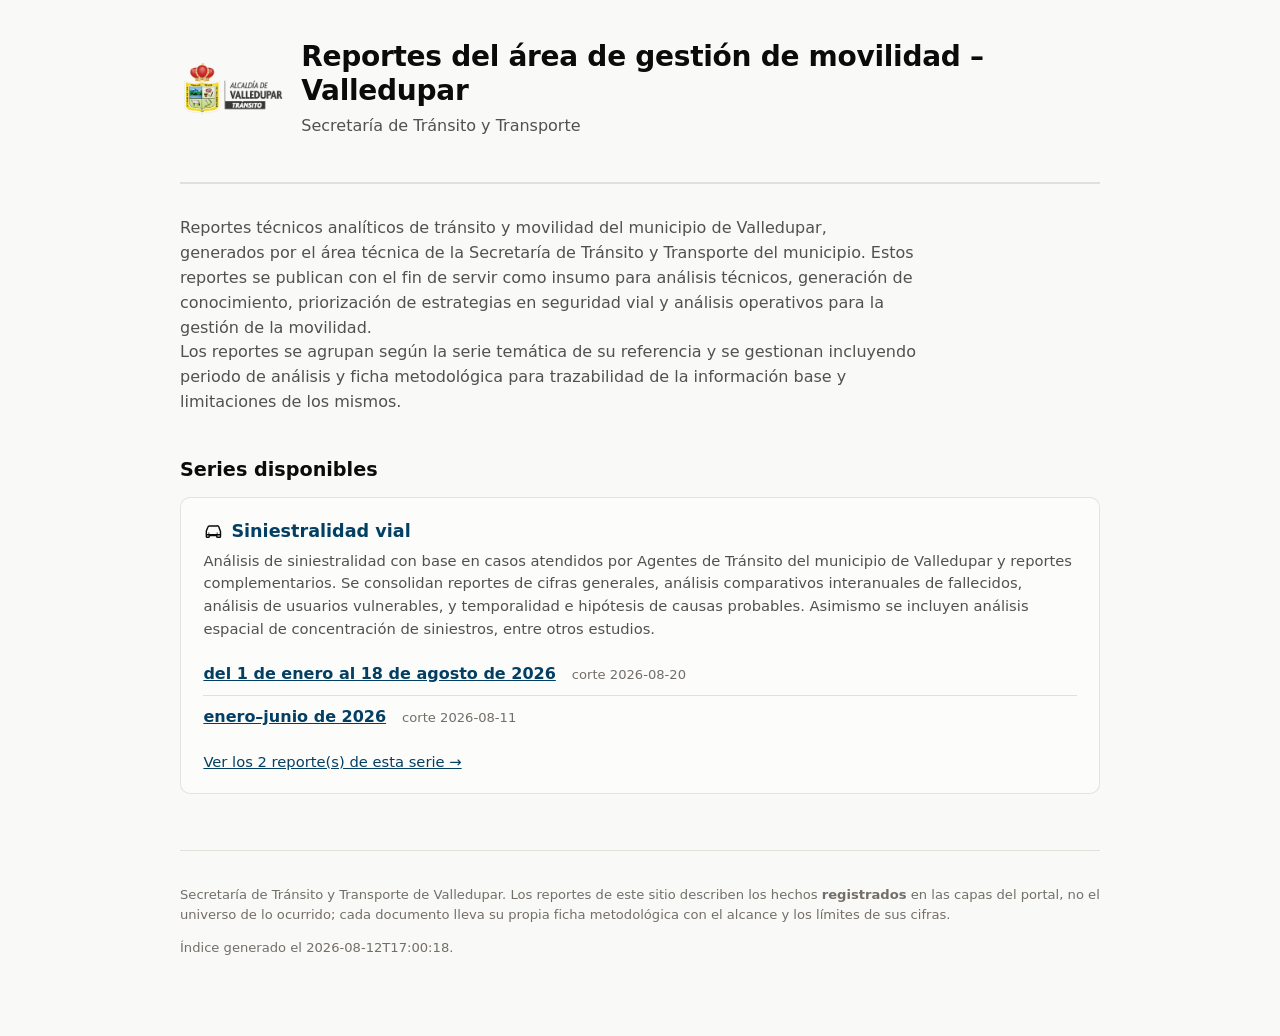
==== index.html @ 5f69ae93 "Publica siniestralidad del 1 de enero al 18 de agosto de 2026 (corte 2026-08-20)" ====
<!DOCTYPE html>
<html lang="es">
<head>
<meta charset="utf-8">
<meta name="viewport" content="width=device-width, initial-scale=1">
<title>Reportes del área de gestión de movilidad – Valledupar</title>
<meta name="description" content="Reportes técnicos de tránsito y movilidad del municipio de Valledupar, generados por el área técnica de la Secretaría de Tránsito y Transporte.">
<meta property="og:type" content="website">
<meta property="og:site_name" content="Reportes del área de gestión de movilidad – Valledupar">
<meta property="og:title" content="Reportes del área de gestión de movilidad – Valledupar">
<meta property="og:description" content="Reportes técnicos de tránsito y movilidad del municipio de Valledupar, generados por el área técnica de la Secretaría de Tránsito y Transporte.">
<meta property="og:locale" content="es_CO">
<meta name="twitter:card" content="summary">
<link rel="canonical" href="https://storreglosa.github.io/reportes-sttv/">
<meta property="og:url" content="https://storreglosa.github.io/reportes-sttv/">
<meta property="og:image" content="https://storreglosa.github.io/reportes-sttv/assets/logo.png">
<link rel="icon" href="assets/favicon.svg" type="image/svg+xml">
<link rel="stylesheet" href="assets/estilo.css">
</head>
<body>
<a class="salto" href="#contenido">Saltar al contenido</a>
<div class="envoltura">
<header>
  <div class="marca">
    <img src="assets/logo.png" alt="Alcaldía de Valledupar — Tránsito"
         width="52" height="52">
    <div>
      <h1>Reportes del área de gestión de movilidad – Valledupar</h1>
      <p class="entrada">Secretaría de Tránsito y Transporte</p>
    </div>
  </div>
  
</header>
<main id="contenido"><p class="entrada">Reportes técnicos analíticos de tránsito y movilidad del municipio de Valledupar, generados por el área técnica de la Secretaría de Tránsito y Transporte del municipio. Estos reportes se publican con el fin de servir como insumo para análisis técnicos, generación de conocimiento, priorización de estrategias en seguridad vial y análisis operativos para la gestión de la movilidad.</p><p class="entrada">Los reportes se agrupan según la serie temática de su referencia y se gestionan incluyendo periodo de análisis y ficha metodológica para trazabilidad de la información base y limitaciones de los mismos.</p><h2>Series disponibles</h2>
<div class="familia">
  <h3><svg class="icono " viewBox="0 0 24 24" width="20" height="20" fill="none" stroke="currentColor" stroke-width="1.7" stroke-linecap="round" stroke-linejoin="round" aria-hidden="true"><path d="M4 16.5v2a1 1 0 0 0 1 1h1.5a1 1 0 0 0 1-1v-1h9v1a1 1 0 0 0 1 1H20a1 1 0 0 0 1-1v-2m0 0v-4l-1.8-4.6A2 2 0 0 0 16.3 6H7.7a2 2 0 0 0-1.9 1.4L4 12v4.5m0 0h17M7 14.5h.01M17 14.5h.01"/></svg><a href="siniestralidad/index.html">Siniestralidad vial</a></h3>
  <p>Análisis de siniestralidad con base en casos atendidos por Agentes de Tránsito del municipio de Valledupar y reportes complementarios. Se consolidan reportes de cifras generales, análisis comparativos interanuales de fallecidos, análisis de usuarios vulnerables, y temporalidad e hipótesis de causas probables. Asimismo se incluyen análisis espacial de concentración de siniestros, entre otros estudios.</p>
  <ul class="reportes"><li><span class="periodo"><a href="siniestralidad/2026-01-01_2026-08-18/2026-08-20.html">del 1 de enero al 18 de agosto de 2026</a></span><span class="corte">corte 2026-08-20</span></li><li><span class="periodo"><a href="siniestralidad/2026-01-01_2026-06-30/2026-08-11.html">enero–junio de 2026</a></span><span class="corte">corte 2026-08-11</span></li></ul>
  <p style="margin:.75rem 0 0"><a href="siniestralidad/index.html">Ver los
     2 reporte(s) de esta serie →</a></p>
</div>
</main>
<footer>
  <p>Secretaría de Tránsito y Transporte de Valledupar. Los reportes de este sitio describen los hechos
     <strong>registrados</strong> en las capas del portal, no el universo de lo
     ocurrido; cada documento lleva su propia ficha metodológica con el alcance y
     los límites de sus cifras.</p>
  <p>Índice generado el 2026-08-12T17:00:18.</p>
</footer>
</div>
</body>
</html>
---- assets/estilo.css ----
:root {
  --fondo: #f9f9f7; --superficie: #fcfcfb;
  /* --tinta-3 es #736f68 y no el #898781 del reporte: aquel da 3.50:1
     sobre este fondo y no llega al 4.5:1 que exige WCAG AA. Este es el
     gris más claro de la misma familia que sí cumple (4.87:1), para no
     perder el tono discreto de los metadatos. */
  --tinta-1: #0b0b0b; --tinta-2: #52514e; --tinta-3: #736f68;
  --malla: #e1e0d9; --borde: rgba(11,11,11,0.10);
  --acento: #033f63; --acento-tinta: #ffffff;
  color-scheme: light;
}
@media (prefers-color-scheme: dark) {
  :root:not([data-theme="light"]) {
    --fondo: #0d0d0d; --superficie: #1a1a19;
    --tinta-1: #ffffff; --tinta-2: #c3c2b7; --tinta-3: #898781;
    --malla: #2c2c2a; --borde: rgba(255,255,255,0.10);
    --acento: #cde2fb; --acento-tinta: #0b0b0b;
    color-scheme: dark;
  }
}
* { box-sizing: border-box; }
/* Enlace de salto: invisible hasta que se tabula, que es cuando sirve. */
.salto {
  position: absolute; left: -9999px; top: 0; z-index: 10;
  background: var(--acento); color: var(--acento-tinta);
  padding: .6rem 1rem; border-radius: 0 0 6px 0; text-decoration: none;
}
.salto:focus { left: 0; }
:focus-visible { outline: 2px solid var(--acento); outline-offset: 2px; }
body {
  margin: 0; background: var(--fondo); color: var(--tinta-1);
  font-family: "Segoe UI", system-ui, -apple-system, "Helvetica Neue", sans-serif;
  line-height: 1.55; font-size: 16px;
}
.envoltura { max-width: 60rem; margin: 0 auto; padding: 2.5rem 1.25rem 4rem; }
header { border-bottom: 2px solid var(--malla); padding-bottom: 1.5rem; margin-bottom: 2rem; }
.marca { display: flex; align-items: center; gap: .9rem; margin-bottom: 1.25rem; }
.marca img { height: 52px; width: auto; }
h1 { font-size: 1.75rem; line-height: 1.2; margin: 0 0 .4rem; letter-spacing: -.01em; }
h2 { font-size: 1.2rem; margin: 2.5rem 0 .75rem; }
.entrada { color: var(--tinta-2); margin: 0; max-width: 46rem; }
.migas { font-size: .85rem; color: var(--tinta-3); margin: 0 0 1rem; }
.migas a { color: var(--tinta-2); }
a { color: var(--acento); }
@media (prefers-color-scheme: dark) { a { color: #9ec5f4; } }
.familia {
  background: var(--superficie); border: 1px solid var(--borde);
  border-radius: 10px; padding: 1.25rem 1.4rem; margin-bottom: 1rem;
}
.familia h3 { margin: 0 0 .3rem; font-size: 1.1rem; display: flex; align-items: center; gap: .5rem; }
.familia h3 a { text-decoration: none; }
.familia p { margin: 0 0 .75rem; color: var(--tinta-2); font-size: .92rem; }
.icono { flex: none; vertical-align: -.15em; }
ul.reportes { list-style: none; margin: 0; padding: 0; }
ul.reportes li {
  display: flex; flex-wrap: wrap; gap: .5rem 1rem; align-items: baseline;
  padding: .55rem 0; border-top: 1px solid var(--malla);
}
ul.reportes li:first-child { border-top: 0; }
.periodo { font-weight: 600; }
.corte, .peso { font-size: .82rem; color: var(--tinta-3); }
.marca-version {
  font-size: .7rem; text-transform: uppercase; letter-spacing: .04em;
  background: var(--malla); color: var(--tinta-2); white-space: nowrap;
  border-radius: 999px; padding: .15rem .6rem; margin-left: .6rem;
  vertical-align: .1em;
}
.vigente { background: var(--acento); color: var(--acento-tinta); }

/* Índice de una serie: un bloque por periodo, dentro sus cortes. */
.periodo-bloque {
  background: var(--superficie); border: 1px solid var(--borde);
  border-radius: 10px; padding: 1.1rem 1.4rem 1.3rem; margin-bottom: 1rem;
}
.periodo-bloque h3 {
  margin: 0 0 .5rem; font-size: 1.05rem;
  padding-bottom: .5rem; border-bottom: 1px solid var(--malla);
}
ul.versiones { list-style: none; margin: 0; padding: 0; }
.version { padding: .7rem 0; border-top: 1px solid var(--malla); }
.version:first-child { border-top: 0; }
.enlace-version {
  font-weight: 600; text-decoration: none;
  display: inline-flex; align-items: center; gap: .45rem;
}
.enlace-version:hover { text-decoration: underline; }
.version:not(.es-vigente) .enlace-version { font-weight: 500; color: var(--tinta-2); }
.detalles { margin: .2rem 0 0; font-size: .82rem; color: var(--tinta-3); }
.nota-versiones {
  margin-top: .9rem; padding-top: .8rem; border-top: 1px dashed var(--malla);
  max-width: 44rem;
}
.nota-pie { margin-top: 2rem; font-size: .84rem; color: var(--tinta-2); }

/* Agrupación por año. <details> es nativo: sin JavaScript, y el buscador
   sí indexa el contenido plegado. */
details.anio { margin-bottom: 1rem; }
details.anio > summary {
  cursor: pointer; list-style: none; padding: .6rem .2rem;
  border-bottom: 1px solid var(--malla);
  display: flex; align-items: baseline; gap: .75rem;
}
details.anio > summary::-webkit-details-marker { display: none; }
details.anio > summary::before {
  content: "▸"; color: var(--tinta-3); font-size: .8em;
}
details.anio[open] > summary::before { content: "▾"; }
details.anio > summary:hover .anio-titulo { text-decoration: underline; }
.anio-titulo { font-weight: 600; font-size: 1.05rem; }
.anio-cuenta { font-size: .82rem; color: var(--tinta-3); }
details.anio > .periodo-bloque:first-of-type { margin-top: 1rem; }
code {
  font-size: .88em; background: var(--malla); color: var(--tinta-1);
  border-radius: 4px; padding: .08em .35em;
}
table { border-collapse: collapse; width: 100%; font-size: .9rem; }
td, th { text-align: left; padding: .45rem .6rem; border-bottom: 1px solid var(--malla); }
th { color: var(--tinta-2); font-weight: 600; }
.vacio { color: var(--tinta-3); font-style: italic; }
footer {
  margin-top: 3.5rem; padding-top: 1.25rem; border-top: 1px solid var(--malla);
  font-size: .82rem; color: var(--tinta-3);
}
.redireccion { text-align: center; padding-top: 20vh; }
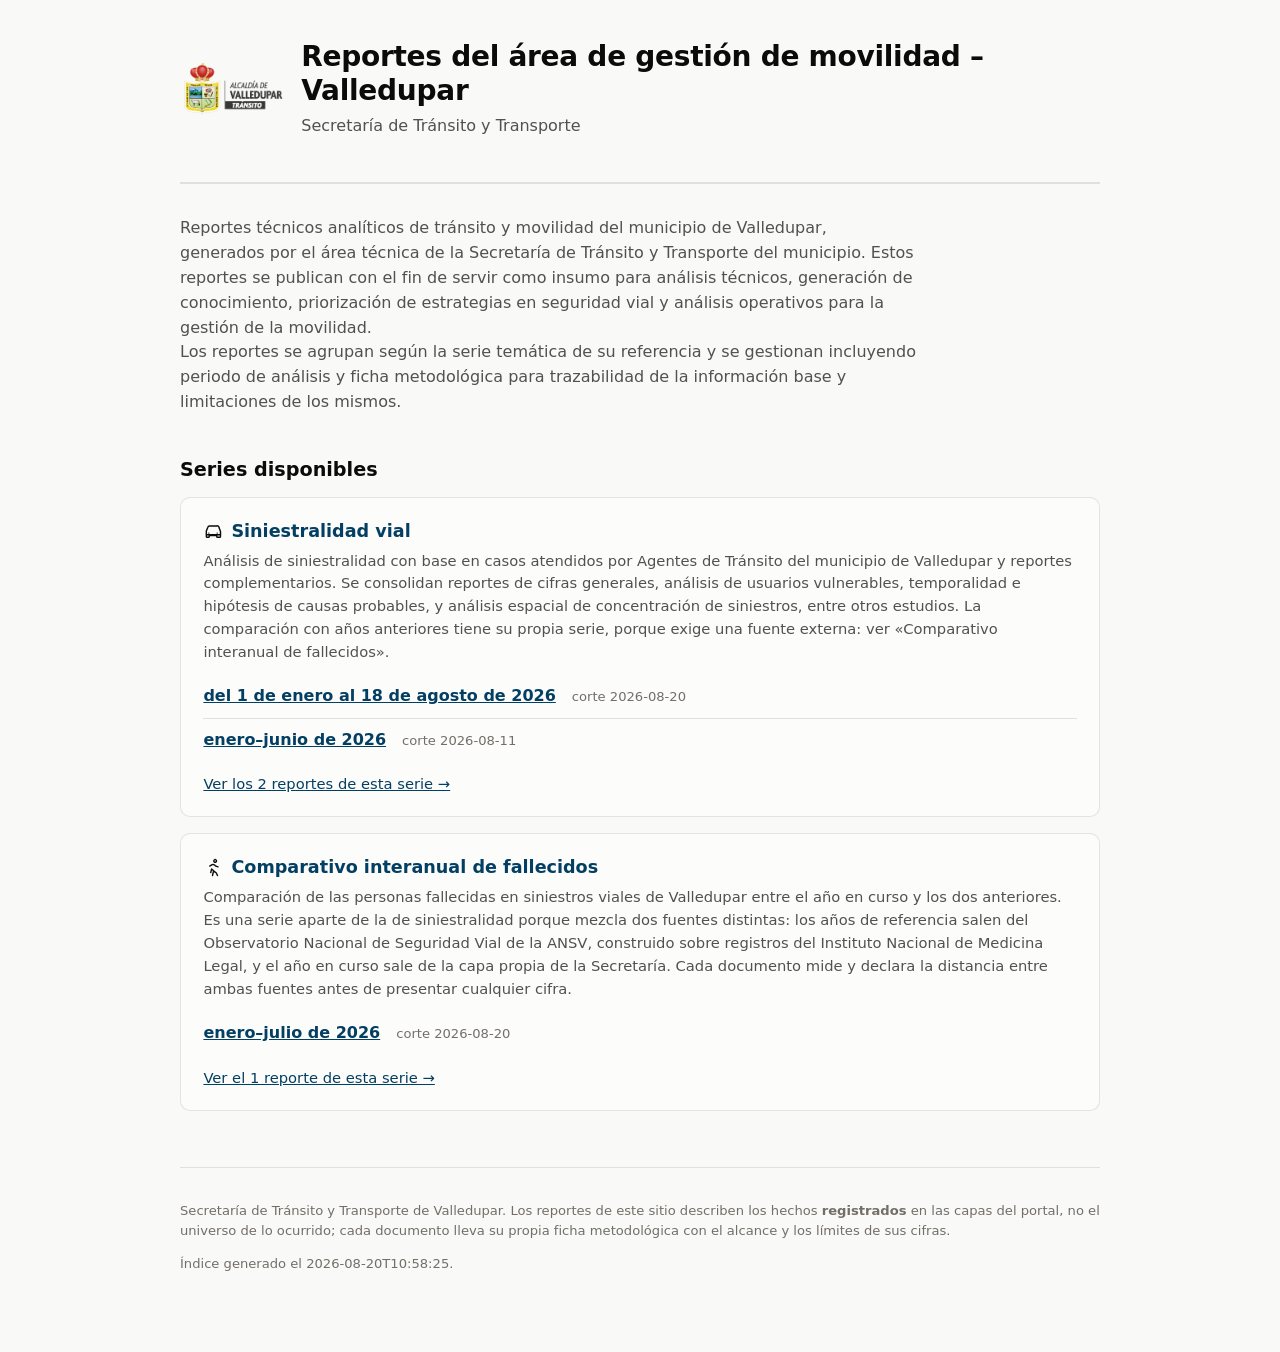
==== commit 892969ed: "Publica comparativo-fallecidos enero–julio de 2026 (corte 2026-08-20)" ====
--- a/index.html
+++ b/index.html
@@ -34,10 +34,19 @@
 <main id="contenido"><p class="entrada">Reportes técnicos analíticos de tránsito y movilidad del municipio de Valledupar, generados por el área técnica de la Secretaría de Tránsito y Transporte del municipio. Estos reportes se publican con el fin de servir como insumo para análisis técnicos, generación de conocimiento, priorización de estrategias en seguridad vial y análisis operativos para la gestión de la movilidad.</p><p class="entrada">Los reportes se agrupan según la serie temática de su referencia y se gestionan incluyendo periodo de análisis y ficha metodológica para trazabilidad de la información base y limitaciones de los mismos.</p><h2>Series disponibles</h2>
 <div class="familia">
   <h3><svg class="icono " viewBox="0 0 24 24" width="20" height="20" fill="none" stroke="currentColor" stroke-width="1.7" stroke-linecap="round" stroke-linejoin="round" aria-hidden="true"><path d="M4 16.5v2a1 1 0 0 0 1 1h1.5a1 1 0 0 0 1-1v-1h9v1a1 1 0 0 0 1 1H20a1 1 0 0 0 1-1v-2m0 0v-4l-1.8-4.6A2 2 0 0 0 16.3 6H7.7a2 2 0 0 0-1.9 1.4L4 12v4.5m0 0h17M7 14.5h.01M17 14.5h.01"/></svg><a href="siniestralidad/index.html">Siniestralidad vial</a></h3>
-  <p>Análisis de siniestralidad con base en casos atendidos por Agentes de Tránsito del municipio de Valledupar y reportes complementarios. Se consolidan reportes de cifras generales, análisis comparativos interanuales de fallecidos, análisis de usuarios vulnerables, y temporalidad e hipótesis de causas probables. Asimismo se incluyen análisis espacial de concentración de siniestros, entre otros estudios.</p>
+  <p>Análisis de siniestralidad con base en casos atendidos por Agentes de Tránsito del municipio de Valledupar y reportes complementarios. Se consolidan reportes de cifras generales, análisis de usuarios vulnerables, temporalidad e hipótesis de causas probables, y análisis espacial de concentración de siniestros, entre otros estudios. La comparación con años anteriores tiene su propia serie, porque exige una fuente externa: ver «Comparativo interanual de fallecidos».</p>
   <ul class="reportes"><li><span class="periodo"><a href="siniestralidad/2026-01-01_2026-08-18/2026-08-20.html">del 1 de enero al 18 de agosto de 2026</a></span><span class="corte">corte 2026-08-20</span></li><li><span class="periodo"><a href="siniestralidad/2026-01-01_2026-06-30/2026-08-11.html">enero–junio de 2026</a></span><span class="corte">corte 2026-08-11</span></li></ul>
-  <p style="margin:.75rem 0 0"><a href="siniestralidad/index.html">Ver los
-     2 reporte(s) de esta serie →</a></p>
+  <p style="margin:.75rem 0 0"><a href="siniestralidad/index.html">Ver
+     los
+     2 reportes de esta serie →</a></p>
+</div>
+<div class="familia">
+  <h3><svg class="icono " viewBox="0 0 24 24" width="20" height="20" fill="none" stroke="currentColor" stroke-width="1.7" stroke-linecap="round" stroke-linejoin="round" aria-hidden="true"><path d="M13 3.5a1.6 1.6 0 1 0 0-.01M11.4 21l1.3-5.6-2.4-2.1-1 4.2M8 9.6 11 8a3 3 0 0 1 2.9.4l1.6 1.4 2.5.8M12.7 15.4 16 18l1.4 3"/></svg><a href="comparativo-fallecidos/index.html">Comparativo interanual de fallecidos</a></h3>
+  <p>Comparación de las personas fallecidas en siniestros viales de Valledupar entre el año en curso y los dos anteriores. Es una serie aparte de la de siniestralidad porque mezcla dos fuentes distintas: los años de referencia salen del Observatorio Nacional de Seguridad Vial de la ANSV, construido sobre registros del Instituto Nacional de Medicina Legal, y el año en curso sale de la capa propia de la Secretaría. Cada documento mide y declara la distancia entre ambas fuentes antes de presentar cualquier cifra.</p>
+  <ul class="reportes"><li><span class="periodo"><a href="comparativo-fallecidos/2026-01-01_2026-07-31/2026-08-20.html">enero–julio de 2026</a></span><span class="corte">corte 2026-08-20</span></li></ul>
+  <p style="margin:.75rem 0 0"><a href="comparativo-fallecidos/index.html">Ver
+     el
+     1 reporte de esta serie →</a></p>
 </div>
 </main>
 <footer>
@@ -45,7 +54,7 @@
      <strong>registrados</strong> en las capas del portal, no el universo de lo
      ocurrido; cada documento lleva su propia ficha metodológica con el alcance y
      los límites de sus cifras.</p>
-  <p>Índice generado el 2026-08-12T17:00:18.</p>
+  <p>Índice generado el 2026-08-20T10:58:25.</p>
 </footer>
 </div>
 </body>
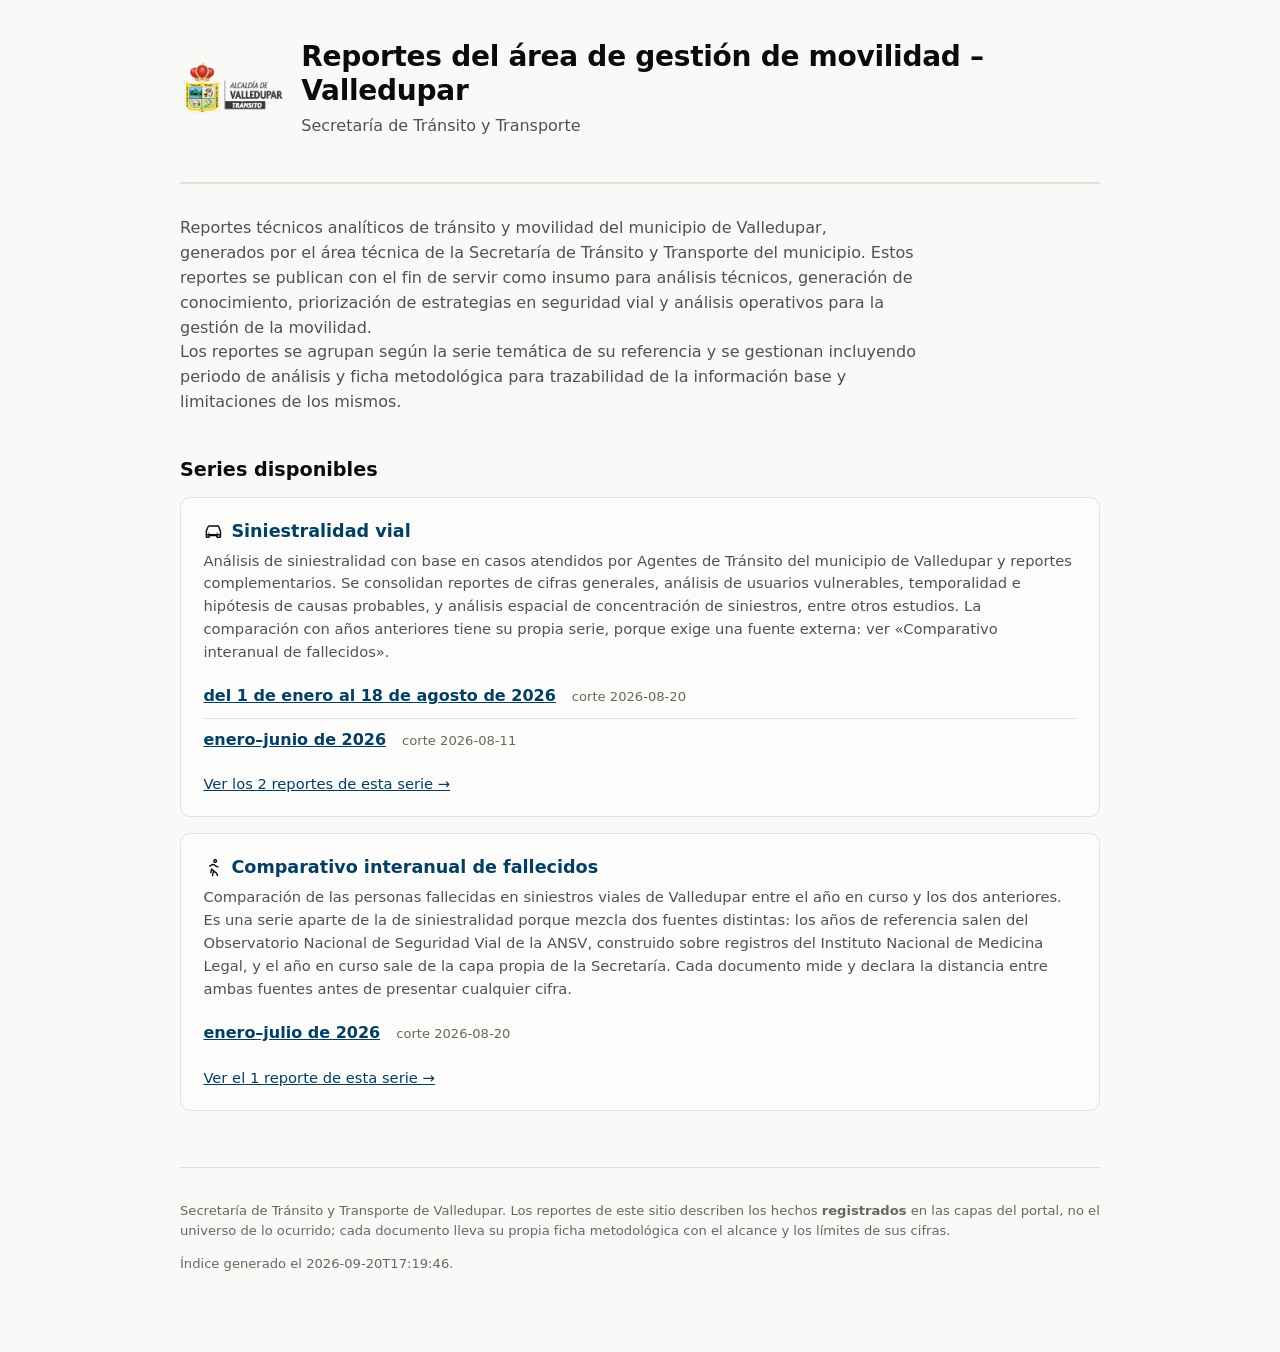
==== commit 581c4c5b: "Republica los tres reportes con la hoja de estilos corregida Misma información, mejor presentación. " ====
--- a/index.html
+++ b/index.html
@@ -54,7 +54,7 @@
      <strong>registrados</strong> en las capas del portal, no el universo de lo
      ocurrido; cada documento lleva su propia ficha metodológica con el alcance y
      los límites de sus cifras.</p>
-  <p>Índice generado el 2026-08-20T10:58:25.</p>
+  <p>Índice generado el 2026-09-20T17:19:46.</p>
 </footer>
 </div>
 </body>
--- a/assets/estilo.css
+++ b/assets/estilo.css
@@ -1,23 +1,85 @@
 :root {
   --fondo: #f9f9f7; --superficie: #fcfcfb;
-  /* --tinta-3 es #736f68 y no el #898781 del reporte: aquel da 3.50:1
-     sobre este fondo y no llega al 4.5:1 que exige WCAG AA. Este es el
-     gris más claro de la misma familia que sí cumple (4.87:1), para no
-     perder el tono discreto de los metadatos. */
-  --tinta-1: #0b0b0b; --tinta-2: #52514e; --tinta-3: #736f68;
-  --malla: #e1e0d9; --borde: rgba(11,11,11,0.10);
-  --acento: #033f63; --acento-tinta: #ffffff;
+  /* --tinta-3 es el gris de metadatos. Su ratio se mide contra el peor de
+     TODOS los fondos sobre los que llega a caer, no solo contra --fondo:
+     también sobre --superficie y los cuatro fondos suaves. #736f68 pasaba
+     sobre --fondo (4,87:1) pero caía a 4,34:1 sobre --heridos-suave.
+     #6b6760 da 4,88:1 en el peor caso. El equivalente oscuro, #898781,
+     caía a 4,28:1 sobre --ilesos-suave; #908e87 da 4,69:1. */
+  --tinta-1: #0b0b0b; --tinta-2: #52514e; --tinta-3: #6b6760;
+  --malla: #e1e0d9; --base: #c3c2b7; --borde: rgba(11,11,11,0.10);
+  --serie-1: #2a78d6; --serie-2: #eb6834;
+  /* --ilesos carga doble restricción: es relleno de barra (>=3:1 contra
+     --fondo) y lleva texto --sobre-suave encima (>=4,5:1). #e0a100 daba
+     2,15:1 contra el fondo. #b37f00 da 3,35:1 contra el fondo y 5,58:1
+     contra el texto negro. Oscurecerlo más rompe el segundo lado. */
+  --muertos: #d92b2b; --heridos: #2f56c9; --ilesos: #b37f00;
+  --muertos-suave: #fdecec; --heridos-suave: #eaeffb; --ilesos-suave: #fdf4e0;
+  /* --referencia rellena la barra de "Sin registrar". #b9b8b1 daba 1,89:1
+     contra --fondo: la barra se perdía en el papel. #8d8b82 da 3,24:1 y
+     conserva 5,76:1 con el texto negro que lleva encima. */
+  --referencia: #8d8b82; --mejora: #0a7d28;
+  /* Actor vial: paleta institucional de la Secretaría. Es un degradado, no
+     un set categórico —los cinco tonos quedan bajo el piso de saturación—,
+     así que el orden evita que los dos pares más parecidos queden juntos y
+     cada barra lleva su valor impreso. */
+  --actor-1: #033f63; --actor-2: #7c9885; --actor-3: #28666e;
+  --actor-4: #fedc97; --actor-5: #b5b682;
+  --sec-100: #cde2fb; --sec-200: #9ec5f4; --sec-300: #6da7ec; --sec-400: #3987e5;
+  --sec-500: #256abf; --sec-600: #184f95; --sec-700: #0d366b;
+  --sobre-fuerte: #ffffff; --sobre-suave: #0b0b0b;
+  --aviso: #fff8e6; --aviso-borde: #eda100;
   color-scheme: light;
 }
 @media (prefers-color-scheme: dark) {
   :root:not([data-theme="light"]) {
     --fondo: #0d0d0d; --superficie: #1a1a19;
-    --tinta-1: #ffffff; --tinta-2: #c3c2b7; --tinta-3: #898781;
-    --malla: #2c2c2a; --borde: rgba(255,255,255,0.10);
-    --acento: #cde2fb; --acento-tinta: #0b0b0b;
+    --tinta-1: #ffffff; --tinta-2: #c3c2b7; --tinta-3: #908e87;
+    --malla: #2c2c2a; --base: #383835; --borde: rgba(255,255,255,0.10);
+    --serie-1: #3987e5; --serie-2: #d95926;
+    /* En oscuro, --ilesos lleva texto BLANCO encima (--sobre-suave se
+       invierte con el tema). #c98500 solo le daba 3,07:1 al blanco.
+       #96630a da 5,14:1 al texto y 3,78:1 contra el lienzo. */
+    --muertos: #f0524f; --heridos: #6d8dee; --ilesos: #96630a;
+    --muertos-suave: #35191a; --heridos-suave: #171d31; --ilesos-suave: #2c2410;
+    --referencia: #6b6a64; --mejora: #35c25a;
+    --actor-1: #4f8fbd; --actor-2: #7c9885; --actor-3: #4d99a3;
+    --actor-4: #d7b26a; --actor-5: #b5b682;
+    /* La rampa se invierte: en fondo oscuro la magnitud crece hacia el
+       claro, para que "más" siga siendo "más contraste con el fondo". */
+    --sec-100: #184f95; --sec-200: #256abf; --sec-300: #2a78d6; --sec-400: #3987e5;
+    --sec-500: #6da7ec; --sec-600: #9ec5f4; --sec-700: #cde2fb;
+    --sobre-fuerte: #0b0b0b; --sobre-suave: #ffffff;
+    --aviso: #2a2410; --aviso-borde: #c98500;
     color-scheme: dark;
   }
 }
+:root[data-theme="dark"] {
+  --fondo: #0d0d0d; --superficie: #1a1a19;
+  --tinta-1: #ffffff; --tinta-2: #c3c2b7; --tinta-3: #908e87;
+  --malla: #2c2c2a; --base: #383835; --borde: rgba(255,255,255,0.10);
+  --serie-1: #3987e5; --serie-2: #d95926;
+  --muertos: #f0524f; --heridos: #6d8dee; --ilesos: #96630a;
+  --muertos-suave: #35191a; --heridos-suave: #171d31; --ilesos-suave: #2c2410;
+  --referencia: #6b6a64; --mejora: #35c25a;
+  --actor-1: #4f8fbd; --actor-2: #7c9885; --actor-3: #4d99a3;
+  --actor-4: #d7b26a; --actor-5: #b5b682;
+  --sec-100: #184f95; --sec-200: #256abf; --sec-300: #2a78d6; --sec-400: #3987e5;
+  --sec-500: #6da7ec; --sec-600: #9ec5f4; --sec-700: #cde2fb;
+  --sobre-fuerte: #0b0b0b; --sobre-suave: #ffffff;
+  --aviso: #2a2410; --aviso-borde: #c98500;
+  color-scheme: dark;
+}
+
+/* Tokens propios del índice: el acento institucional, que no aparece en los
+   reportes. 11,08:1 con su tinta en claro; 14,87:1 en oscuro. El resto de la
+   paleta viene de tokens.py —antes estaba copiada aquí y ya había divergido
+   del reporte en --tinta-3. */
+:root { --acento: #033f63; --acento-tinta: #ffffff; }
+@media (prefers-color-scheme: dark) {
+  :root:not([data-theme="light"]) { --acento: #cde2fb; --acento-tinta: #0b0b0b; }
+}
+:root[data-theme="dark"] { --acento: #cde2fb; --acento-tinta: #0b0b0b; }
 * { box-sizing: border-box; }
 /* Enlace de salto: invisible hasta que se tabula, que es cuando sirve. */
 .salto {
@@ -36,6 +98,16 @@
 header { border-bottom: 2px solid var(--malla); padding-bottom: 1.5rem; margin-bottom: 2rem; }
 .marca { display: flex; align-items: center; gap: .9rem; margin-bottom: 1.25rem; }
 .marca img { height: 52px; width: auto; }
+/* El logo es un PNG con el texto en negro. Sobre el lienzo oscuro se pierde
+   —se ve al capturarlo en el navegador, no lo detecta un analizador de CSS—,
+   así que en tema oscuro se le pone una placa clara detrás. El escudo no se
+   altera ni se recolorea: se le da un fondo donde apoyarse. */
+@media (prefers-color-scheme: dark) {
+  :root:not([data-theme="light"]) .marca img {
+    background: #f2f2ef; padding: .45rem .6rem; border-radius: 8px; }
+}
+:root[data-theme="dark"] .marca img {
+  background: #f2f2ef; padding: .45rem .6rem; border-radius: 8px; }
 h1 { font-size: 1.75rem; line-height: 1.2; margin: 0 0 .4rem; letter-spacing: -.01em; }
 h2 { font-size: 1.2rem; margin: 2.5rem 0 .75rem; }
 .entrada { color: var(--tinta-2); margin: 0; max-width: 46rem; }
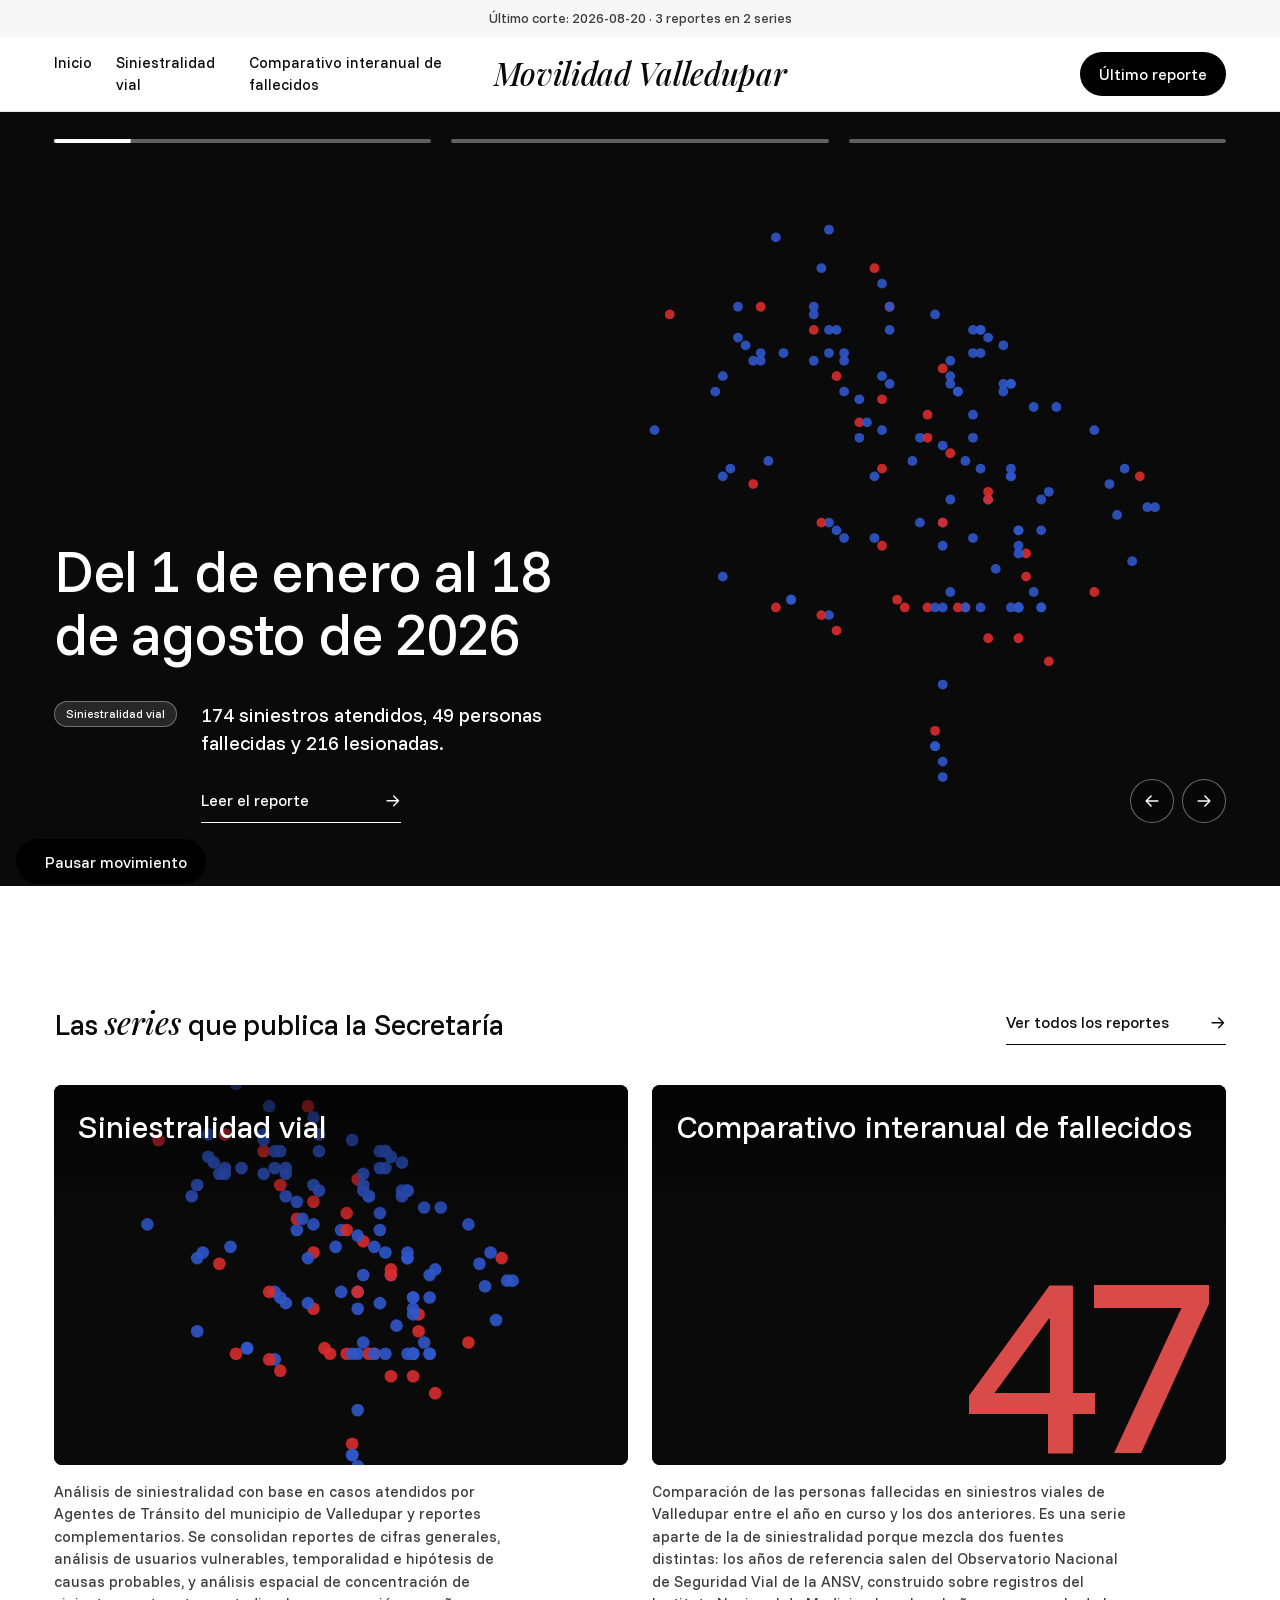
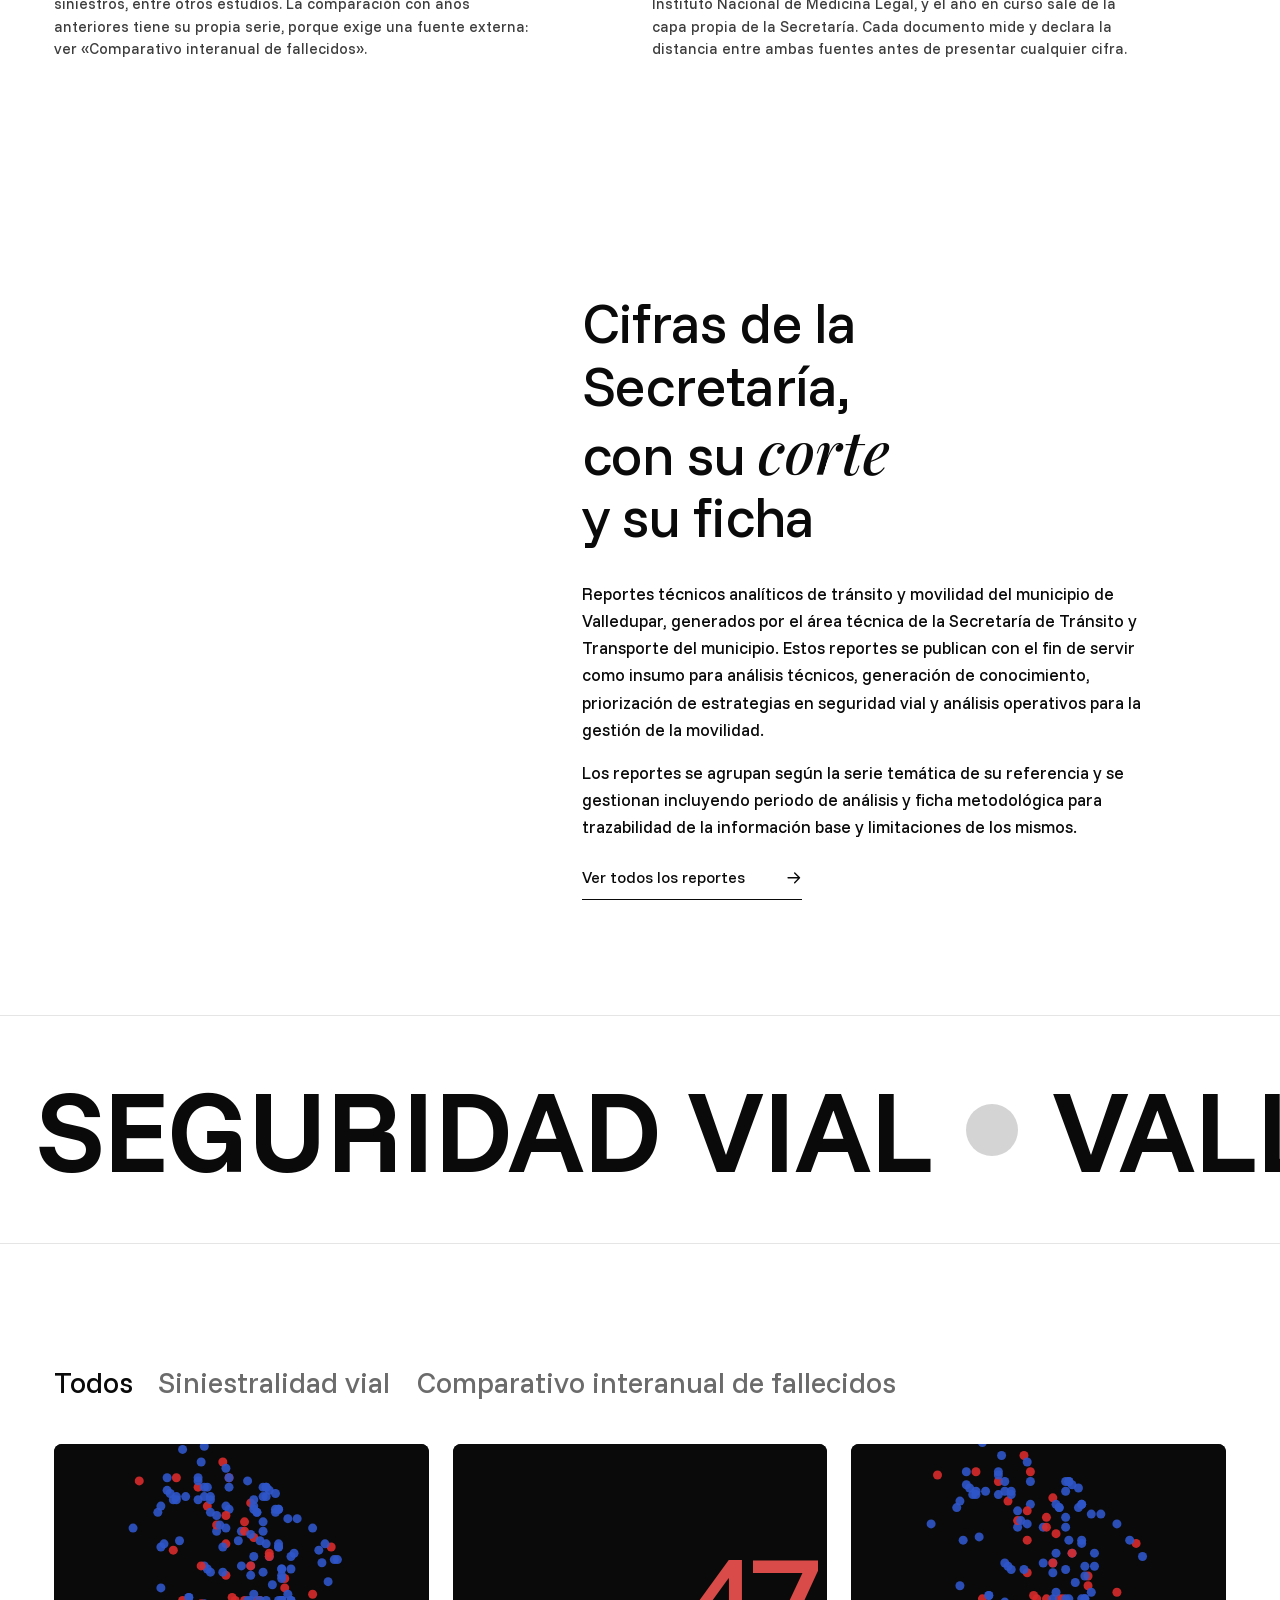
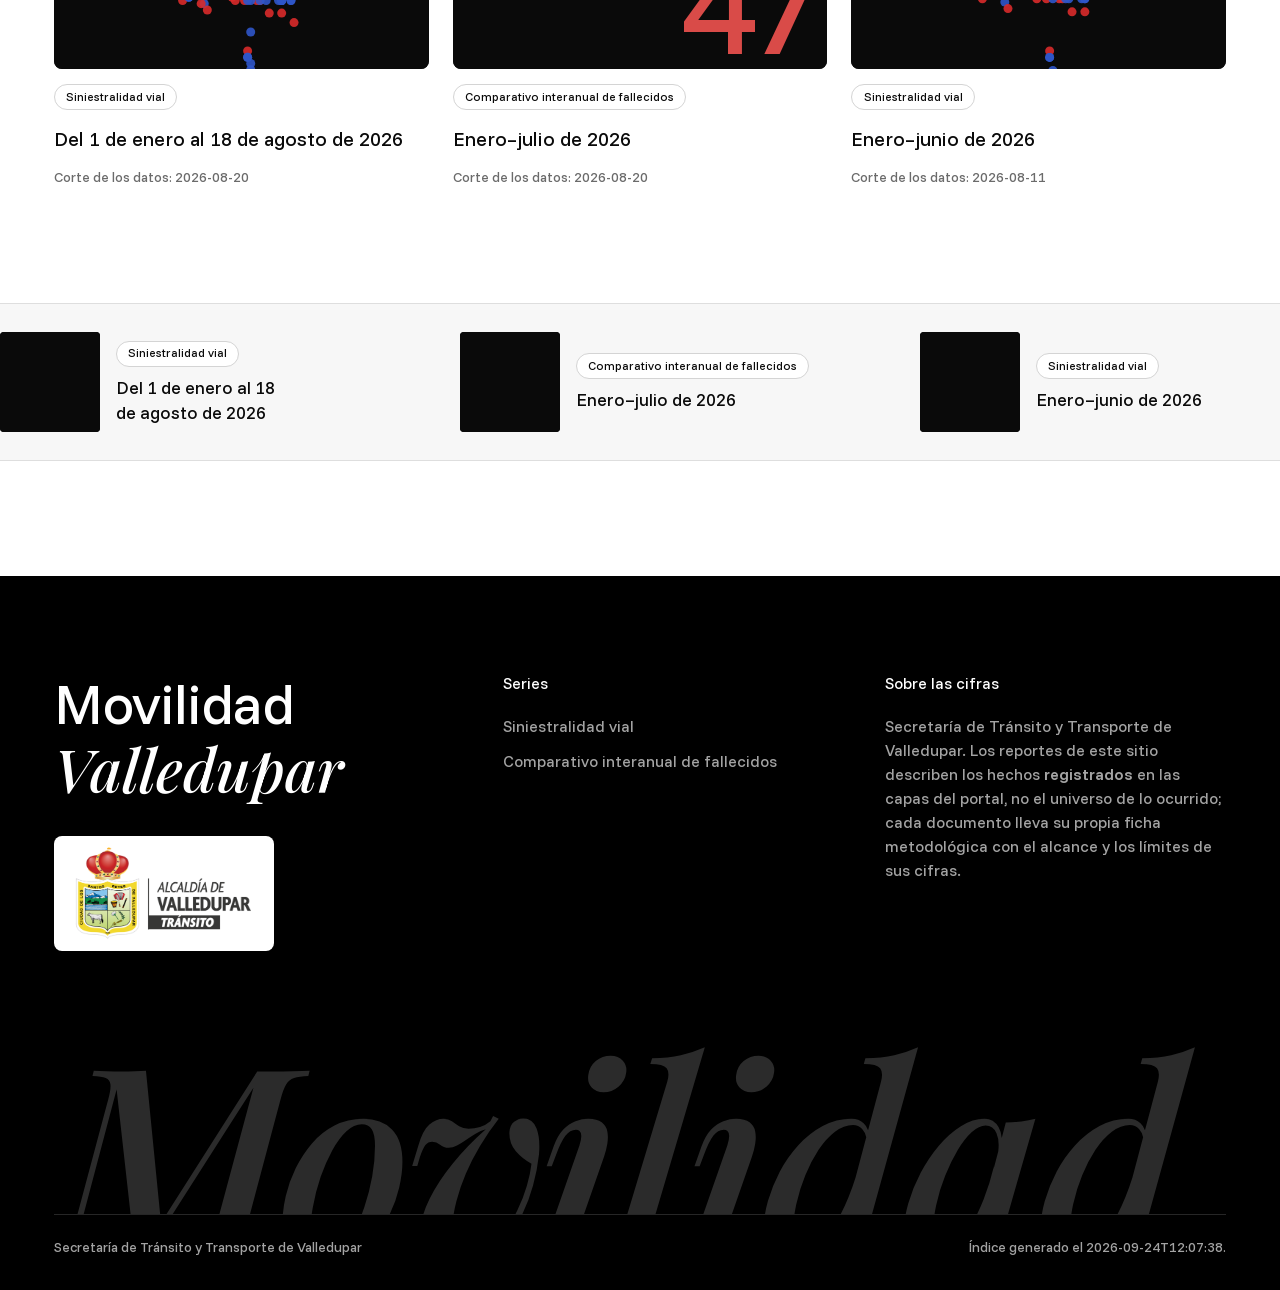
==== commit fbda0826: "Republica los tres reportes con el rediseño editorial Movilidad Valledupar Portada, series y 404 con" ====
--- a/index.html
+++ b/index.html
@@ -16,46 +16,133 @@
 <meta property="og:image" content="https://storreglosa.github.io/reportes-sttv/assets/logo.png">
 <link rel="icon" href="assets/favicon.svg" type="image/svg+xml">
 <link rel="stylesheet" href="assets/estilo.css">
+<script src="assets/movimiento.js" defer></script>
 </head>
 <body>
 <a class="salto" href="#contenido">Saltar al contenido</a>
-<div class="envoltura">
-<header>
-  <div class="marca">
-    <img src="assets/logo.png" alt="Alcaldía de Valledupar — Tránsito"
-         width="52" height="52">
-    <div>
-      <h1>Reportes del área de gestión de movilidad – Valledupar</h1>
-      <p class="entrada">Secretaría de Tránsito y Transporte</p>
+<div class="avisos">Último corte: 2026-08-20 · 3 reportes en 2 series</div>
+<header class="cabecera">
+  <div class="envoltura">
+    <nav class="menu" aria-label="Series"><a href="index.html">Inicio</a><a href="siniestralidad/index.html">Siniestralidad vial</a><a href="comparativo-fallecidos/index.html">Comparativo interanual de fallecidos</a></nav>
+    <a class="logotipo" href="index.html">Movilidad Valledupar</a>
+    <div class="derecha"><a class="boton" href="siniestralidad/2026-01-01_2026-08-18/2026-08-20.html">Último reporte</a></div>
+  </div>
+</header>
+<main id="contenido">
+<h1 class="vh">Reportes del área de gestión de movilidad – Valledupar</h1>
+<section class="carrusel" data-carrusel aria-roledescription="carrusel" aria-label="Reportes más recientes"><div class="progreso"><div class="envoltura"><ol><li><button type="button" aria-label="Ir a la lámina 1"><span class="barra"><i></i></span></button></li><li><button type="button" aria-label="Ir a la lámina 2"><span class="barra"><i></i></span></button></li><li><button type="button" aria-label="Ir a la lámina 3"><span class="barra"><i></i></span></button></li></ol></div></div>
+    <div class="lamina" role="group" aria-roledescription="lámina" aria-label="1 de 3">
+      <div class="fondo-dato" data-huella><svg class="huella" viewBox="0 0 1000 900" preserveAspectRatio="xMidYMid meet" role="img" aria-label="Huella de 147 siniestros con víctimas, por ubicación aproximada"><rect width="1000" height="900" fill="#0a0a0a"/><circle cx="512.4" cy="311.4" r="8" fill="var(--muertos)" fill-opacity=".9" style="--t:0.00"/><circle cx="673.5" cy="576.0" r="8" fill="var(--muertos)" fill-opacity=".9" style="--t:0.09"/><circle cx="524.8" cy="828.0" r="8" fill="var(--muertos)" fill-opacity=".9" style="--t:0.11"/><circle cx="462.8" cy="613.8" r="8" fill="var(--muertos)" fill-opacity=".9" style="--t:0.12"/><circle cx="636.3" cy="198.0" r="8" fill="var(--heridos)" fill-opacity=".9" style="--t:0.12"/><circle cx="673.5" cy="538.2" r="8" fill="var(--muertos)" fill-opacity=".9" style="--t:0.14"/><circle cx="400.9" cy="286.2" r="8" fill="var(--heridos)" fill-opacity=".9" style="--t:0.14"/><circle cx="648.7" cy="261.0" r="8" fill="var(--heridos)" fill-opacity=".9" style="--t:0.15"/><circle cx="648.7" cy="626.4" r="8" fill="var(--heridos)" fill-opacity=".9" style="--t:0.15"/><circle cx="648.7" cy="261.0" r="8" fill="var(--heridos)" fill-opacity=".9" style="--t:0.15"/><circle cx="363.7" cy="248.4" r="8" fill="var(--muertos)" fill-opacity=".9" style="--t:0.16"/><circle cx="549.6" cy="374.4" r="8" fill="var(--muertos)" fill-opacity=".9" style="--t:0.16"/><circle cx="351.3" cy="487.8" r="8" fill="var(--heridos)" fill-opacity=".9" style="--t:0.16"/><circle cx="264.6" cy="21.6" r="8" fill="var(--heridos)" fill-opacity=".9" style="--t:0.17"/><circle cx="859.3" cy="412.2" r="8" fill="var(--muertos)" fill-opacity=".9" style="--t:0.17"/><circle cx="66.3" cy="336.6" r="8" fill="var(--heridos)" fill-opacity=".9" style="--t:0.17"/><circle cx="326.5" cy="172.8" r="8" fill="var(--muertos)" fill-opacity=".9" style="--t:0.18"/><circle cx="177.8" cy="576.0" r="8" fill="var(--heridos)" fill-opacity=".9" style="--t:0.18"/><circle cx="562.0" cy="273.6" r="8" fill="var(--heridos)" fill-opacity=".9" style="--t:0.18"/><circle cx="586.7" cy="210.6" r="8" fill="var(--heridos)" fill-opacity=".9" style="--t:0.19"/><circle cx="562.0" cy="273.6" r="8" fill="var(--heridos)" fill-opacity=".9" style="--t:0.19"/><circle cx="500.0" cy="487.8" r="8" fill="var(--heridos)" fill-opacity=".9" style="--t:0.19"/><circle cx="685.9" cy="298.8" r="8" fill="var(--heridos)" fill-opacity=".9" style="--t:0.20"/><circle cx="239.8" cy="135.0" r="8" fill="var(--muertos)" fill-opacity=".9" style="--t:0.21"/><circle cx="636.3" cy="273.6" r="8" fill="var(--heridos)" fill-opacity=".9" style="--t:0.22"/><circle cx="351.3" cy="639.0" r="8" fill="var(--heridos)" fill-opacity=".9" style="--t:0.22"/><circle cx="661.1" cy="538.2" r="8" fill="var(--heridos)" fill-opacity=".9" style="--t:0.22"/><circle cx="562.0" cy="626.4" r="8" fill="var(--muertos)" fill-opacity=".9" style="--t:0.24"/><circle cx="574.3" cy="626.4" r="8" fill="var(--muertos)" fill-opacity=".9" style="--t:0.25"/><circle cx="239.8" cy="223.2" r="8" fill="var(--heridos)" fill-opacity=".9" style="--t:0.26"/><circle cx="537.2" cy="235.8" r="8" fill="var(--muertos)" fill-opacity=".9" style="--t:0.27"/><circle cx="549.6" cy="450.0" r="8" fill="var(--heridos)" fill-opacity=".9" style="--t:0.29"/><circle cx="785.0" cy="601.2" r="8" fill="var(--muertos)" fill-opacity=".9" style="--t:0.29"/><circle cx="338.9" cy="72.0" r="8" fill="var(--heridos)" fill-opacity=".9" style="--t:0.30"/><circle cx="376.1" cy="223.2" r="8" fill="var(--heridos)" fill-opacity=".9" style="--t:0.31"/><circle cx="326.5" cy="147.6" r="8" fill="var(--heridos)" fill-opacity=".9" style="--t:0.33"/><circle cx="500.0" cy="349.2" r="8" fill="var(--heridos)" fill-opacity=".9" style="--t:0.35"/><circle cx="512.4" cy="349.2" r="8" fill="var(--muertos)" fill-opacity=".9" style="--t:0.35"/><circle cx="363.7" cy="664.2" r="8" fill="var(--muertos)" fill-opacity=".9" style="--t:0.37"/><circle cx="512.4" cy="626.4" r="8" fill="var(--muertos)" fill-opacity=".9" style="--t:0.38"/><circle cx="450.4" cy="172.8" r="8" fill="var(--heridos)" fill-opacity=".9" style="--t:0.39"/><circle cx="685.9" cy="601.2" r="8" fill="var(--heridos)" fill-opacity=".9" style="--t:0.40"/><circle cx="586.7" cy="513.0" r="8" fill="var(--heridos)" fill-opacity=".9" style="--t:0.40"/><circle cx="537.2" cy="487.8" r="8" fill="var(--heridos)" fill-opacity=".9" style="--t:0.41"/><circle cx="438.0" cy="525.6" r="8" fill="var(--muertos)" fill-opacity=".9" style="--t:0.42"/><circle cx="202.6" cy="185.4" r="8" fill="var(--heridos)" fill-opacity=".9" style="--t:0.43"/><circle cx="611.5" cy="676.8" r="8" fill="var(--muertos)" fill-opacity=".9" style="--t:0.43"/><circle cx="165.5" cy="273.6" r="8" fill="var(--heridos)" fill-opacity=".9" style="--t:0.46"/><circle cx="326.5" cy="135.0" r="8" fill="var(--heridos)" fill-opacity=".9" style="--t:0.46"/><circle cx="376.1" cy="513.0" r="8" fill="var(--heridos)" fill-opacity=".9" style="--t:0.47"/><circle cx="400.9" cy="349.2" r="8" fill="var(--heridos)" fill-opacity=".9" style="--t:0.48"/><circle cx="537.2" cy="487.8" r="8" fill="var(--muertos)" fill-opacity=".9" style="--t:0.48"/><circle cx="537.2" cy="525.6" r="8" fill="var(--heridos)" fill-opacity=".9" style="--t:0.49"/><circle cx="834.5" cy="399.6" r="8" fill="var(--heridos)" fill-opacity=".9" style="--t:0.50"/><circle cx="326.5" cy="223.2" r="8" fill="var(--heridos)" fill-opacity=".9" style="--t:0.50"/><circle cx="376.1" cy="210.6" r="8" fill="var(--heridos)" fill-opacity=".9" style="--t:0.50"/><circle cx="549.6" cy="261.0" r="8" fill="var(--heridos)" fill-opacity=".9" style="--t:0.51"/><circle cx="623.9" cy="563.4" r="8" fill="var(--heridos)" fill-opacity=".9" style="--t:0.51"/><circle cx="190.2" cy="399.6" r="8" fill="var(--heridos)" fill-opacity=".9" style="--t:0.51"/><circle cx="599.1" cy="172.8" r="8" fill="var(--heridos)" fill-opacity=".9" style="--t:0.52"/><circle cx="438.0" cy="336.6" r="8" fill="var(--heridos)" fill-opacity=".9" style="--t:0.52"/><circle cx="611.5" cy="185.4" r="8" fill="var(--heridos)" fill-opacity=".9" style="--t:0.52"/><circle cx="884.1" cy="462.6" r="8" fill="var(--heridos)" fill-opacity=".9" style="--t:0.53"/><circle cx="438.0" cy="399.6" r="8" fill="var(--muertos)" fill-opacity=".9" style="--t:0.53"/><circle cx="400.9" cy="324.0" r="8" fill="var(--muertos)" fill-opacity=".9" style="--t:0.55"/><circle cx="661.1" cy="676.8" r="8" fill="var(--muertos)" fill-opacity=".9" style="--t:0.56"/><circle cx="698.2" cy="500.4" r="8" fill="var(--heridos)" fill-opacity=".9" style="--t:0.57"/><circle cx="586.7" cy="311.4" r="8" fill="var(--heridos)" fill-opacity=".9" style="--t:0.58"/><circle cx="450.4" cy="261.0" r="8" fill="var(--heridos)" fill-opacity=".9" style="--t:0.59"/><circle cx="599.1" cy="172.8" r="8" fill="var(--heridos)" fill-opacity=".9" style="--t:0.59"/><circle cx="227.4" cy="223.2" r="8" fill="var(--heridos)" fill-opacity=".9" style="--t:0.60"/><circle cx="277.0" cy="210.6" r="8" fill="var(--heridos)" fill-opacity=".9" style="--t:0.60"/><circle cx="785.0" cy="336.6" r="8" fill="var(--heridos)" fill-opacity=".9" style="--t:0.60"/><circle cx="661.1" cy="500.4" r="8" fill="var(--heridos)" fill-opacity=".9" style="--t:0.62"/><circle cx="215.0" cy="198.0" r="8" fill="var(--heridos)" fill-opacity=".9" style="--t:0.62"/><circle cx="413.3" cy="324.0" r="8" fill="var(--heridos)" fill-opacity=".9" style="--t:0.62"/><circle cx="698.2" cy="450.0" r="8" fill="var(--heridos)" fill-opacity=".9" style="--t:0.62"/><circle cx="611.5" cy="450.0" r="8" fill="var(--heridos)" fill-opacity=".9" style="--t:0.63"/><circle cx="425.7" cy="72.0" r="8" fill="var(--muertos)" fill-opacity=".9" style="--t:0.64"/><circle cx="661.1" cy="626.4" r="8" fill="var(--heridos)" fill-opacity=".9" style="--t:0.65"/><circle cx="574.3" cy="626.4" r="8" fill="var(--heridos)" fill-opacity=".9" style="--t:0.65"/><circle cx="524.8" cy="853.2" r="8" fill="var(--heridos)" fill-opacity=".9" style="--t:0.65"/><circle cx="239.8" cy="210.6" r="8" fill="var(--heridos)" fill-opacity=".9" style="--t:0.65"/><circle cx="252.2" cy="387.0" r="8" fill="var(--heridos)" fill-opacity=".9" style="--t:0.65"/><circle cx="723.0" cy="298.8" r="8" fill="var(--heridos)" fill-opacity=".9" style="--t:0.65"/><circle cx="450.4" cy="135.0" r="8" fill="var(--muertos)" fill-opacity=".9" style="--t:0.65"/><circle cx="611.5" cy="450.0" r="8" fill="var(--muertos)" fill-opacity=".9" style="--t:0.66"/><circle cx="524.8" cy="853.2" r="8" fill="var(--heridos)" fill-opacity=".9" style="--t:0.67"/><circle cx="289.4" cy="613.8" r="8" fill="var(--heridos)" fill-opacity=".9" style="--t:0.68"/><circle cx="599.1" cy="399.6" r="8" fill="var(--heridos)" fill-opacity=".9" style="--t:0.68"/><circle cx="177.8" cy="248.4" r="8" fill="var(--heridos)" fill-opacity=".9" style="--t:0.68"/><circle cx="549.6" cy="601.2" r="8" fill="var(--heridos)" fill-opacity=".9" style="--t:0.68"/><circle cx="264.6" cy="626.4" r="8" fill="var(--muertos)" fill-opacity=".9" style="--t:0.71"/><circle cx="475.2" cy="626.4" r="8" fill="var(--muertos)" fill-opacity=".9" style="--t:0.71"/><circle cx="438.0" cy="286.2" r="8" fill="var(--muertos)" fill-opacity=".9" style="--t:0.71"/><circle cx="363.7" cy="500.4" r="8" fill="var(--heridos)" fill-opacity=".9" style="--t:0.72"/><circle cx="202.6" cy="135.0" r="8" fill="var(--heridos)" fill-opacity=".9" style="--t:0.72"/><circle cx="289.4" cy="613.8" r="8" fill="var(--heridos)" fill-opacity=".9" style="--t:0.72"/><circle cx="661.1" cy="626.4" r="8" fill="var(--heridos)" fill-opacity=".9" style="--t:0.74"/><circle cx="537.2" cy="903.6" r="8" fill="var(--heridos)" fill-opacity=".9" style="--t:0.76"/><circle cx="91.1" cy="147.6" r="8" fill="var(--muertos)" fill-opacity=".9" style="--t:0.76"/><circle cx="648.7" cy="412.2" r="8" fill="var(--heridos)" fill-opacity=".9" style="--t:0.76"/><circle cx="586.7" cy="349.2" r="8" fill="var(--heridos)" fill-opacity=".9" style="--t:0.77"/><circle cx="648.7" cy="399.6" r="8" fill="var(--heridos)" fill-opacity=".9" style="--t:0.77"/><circle cx="425.7" cy="513.0" r="8" fill="var(--heridos)" fill-opacity=".9" style="--t:0.77"/><circle cx="537.2" cy="626.4" r="8" fill="var(--heridos)" fill-opacity=".9" style="--t:0.77"/><circle cx="599.1" cy="626.4" r="8" fill="var(--heridos)" fill-opacity=".9" style="--t:0.78"/><circle cx="438.0" cy="97.2" r="8" fill="var(--heridos)" fill-opacity=".9" style="--t:0.78"/><circle cx="586.7" cy="172.8" r="8" fill="var(--heridos)" fill-opacity=".9" style="--t:0.78"/><circle cx="351.3" cy="172.8" r="8" fill="var(--heridos)" fill-opacity=".9" style="--t:0.78"/><circle cx="351.3" cy="210.6" r="8" fill="var(--heridos)" fill-opacity=".9" style="--t:0.78"/><circle cx="338.9" cy="639.0" r="8" fill="var(--muertos)" fill-opacity=".9" style="--t:0.79"/><circle cx="661.1" cy="626.4" r="8" fill="var(--heridos)" fill-opacity=".9" style="--t:0.80"/><circle cx="524.8" cy="147.6" r="8" fill="var(--heridos)" fill-opacity=".9" style="--t:0.80"/><circle cx="661.1" cy="626.4" r="8" fill="var(--heridos)" fill-opacity=".9" style="--t:0.81"/><circle cx="636.3" cy="261.0" r="8" fill="var(--heridos)" fill-opacity=".9" style="--t:0.81"/><circle cx="450.4" cy="135.0" r="8" fill="var(--heridos)" fill-opacity=".9" style="--t:0.81"/><circle cx="425.7" cy="412.2" r="8" fill="var(--heridos)" fill-opacity=".9" style="--t:0.82"/><circle cx="549.6" cy="248.4" r="8" fill="var(--heridos)" fill-opacity=".9" style="--t:0.83"/><circle cx="363.7" cy="172.8" r="8" fill="var(--heridos)" fill-opacity=".9" style="--t:0.84"/><circle cx="177.8" cy="412.2" r="8" fill="var(--heridos)" fill-opacity=".9" style="--t:0.84"/><circle cx="846.9" cy="550.8" r="8" fill="var(--heridos)" fill-opacity=".9" style="--t:0.84"/><circle cx="698.2" cy="626.4" r="8" fill="var(--heridos)" fill-opacity=".9" style="--t:0.84"/><circle cx="549.6" cy="223.2" r="8" fill="var(--heridos)" fill-opacity=".9" style="--t:0.84"/><circle cx="661.1" cy="626.4" r="8" fill="var(--heridos)" fill-opacity=".9" style="--t:0.86"/><circle cx="338.9" cy="487.8" r="8" fill="var(--muertos)" fill-opacity=".9" style="--t:0.86"/><circle cx="648.7" cy="412.2" r="8" fill="var(--heridos)" fill-opacity=".9" style="--t:0.86"/><circle cx="822.2" cy="475.2" r="8" fill="var(--heridos)" fill-opacity=".9" style="--t:0.90"/><circle cx="871.7" cy="462.6" r="8" fill="var(--heridos)" fill-opacity=".9" style="--t:0.91"/><circle cx="537.2" cy="878.4" r="8" fill="var(--heridos)" fill-opacity=".9" style="--t:0.91"/><circle cx="611.5" cy="437.4" r="8" fill="var(--muertos)" fill-opacity=".9" style="--t:0.92"/><circle cx="537.2" cy="752.4" r="8" fill="var(--heridos)" fill-opacity=".9" style="--t:0.92"/><circle cx="661.1" cy="500.4" r="8" fill="var(--heridos)" fill-opacity=".9" style="--t:0.93"/><circle cx="710.6" cy="714.6" r="8" fill="var(--muertos)" fill-opacity=".9" style="--t:0.93"/><circle cx="599.1" cy="210.6" r="8" fill="var(--heridos)" fill-opacity=".9" style="--t:0.94"/><circle cx="661.1" cy="525.6" r="8" fill="var(--heridos)" fill-opacity=".9" style="--t:0.95"/><circle cx="487.6" cy="387.0" r="8" fill="var(--heridos)" fill-opacity=".9" style="--t:0.95"/><circle cx="537.2" cy="361.8" r="8" fill="var(--heridos)" fill-opacity=".9" style="--t:0.95"/><circle cx="809.8" cy="424.8" r="8" fill="var(--heridos)" fill-opacity=".9" style="--t:0.95"/><circle cx="376.1" cy="273.6" r="8" fill="var(--heridos)" fill-opacity=".9" style="--t:0.96"/><circle cx="698.2" cy="626.4" r="8" fill="var(--heridos)" fill-opacity=".9" style="--t:0.96"/><circle cx="710.6" cy="437.4" r="8" fill="var(--heridos)" fill-opacity=".9" style="--t:0.96"/><circle cx="438.0" cy="248.4" r="8" fill="var(--heridos)" fill-opacity=".9" style="--t:0.97"/><circle cx="351.3" cy="9.0" r="8" fill="var(--heridos)" fill-opacity=".9" style="--t:0.98"/><circle cx="524.8" cy="626.4" r="8" fill="var(--heridos)" fill-opacity=".9" style="--t:0.98"/><circle cx="574.3" cy="387.0" r="8" fill="var(--heridos)" fill-opacity=".9" style="--t:0.98"/><circle cx="227.4" cy="424.8" r="8" fill="var(--muertos)" fill-opacity=".9" style="--t:1.00"/></svg></div>
+      <div class="texto"><div class="envoltura">
+        <h2 class="titular-portada" data-palabras>Del 1 de enero al 18 de agosto de 2026</h2>
+        <div class="fila">
+          <span class="pildora sobre-oscuro">Siniestralidad vial</span>
+          <div><p>174 siniestros atendidos, 49 personas fallecidas y 216 lesionadas.</p><a class="enlace-flecha" href="siniestralidad/2026-01-01_2026-08-18/2026-08-20.html">Leer el reporte <span class="flecha"><svg viewBox="0 0 20 20" aria-hidden="true"><path d="M3.5 10h13M11 4.5 16.5 10 11 15.5" fill="none" stroke="currentColor" stroke-width="1.6" stroke-linecap="round" stroke-linejoin="round"/></svg></span></a></div>
+        </div>
+      </div></div>
     </div>
+    <div class="lamina" role="group" aria-roledescription="lámina" aria-label="2 de 3">
+      <div class="fondo-dato" data-huella><svg viewBox="0 0 1000 900" preserveAspectRatio="xMidYMid slice" role="img" aria-label="47 "><rect width="1000" height="900" fill="#0a0a0a"/><text x="960" y="860" text-anchor="end" font-family="Funnel Sans, sans-serif" font-weight="450" font-size="558" letter-spacing="-30" fill="#f0524f" fill-opacity=".9">47</text></svg></div>
+      <div class="texto"><div class="envoltura">
+        <h2 class="titular-portada" data-palabras>Enero–julio de 2026</h2>
+        <div class="fila">
+          <span class="pildora sobre-oscuro">Comparativo interanual de fallecidos</span>
+          <div><p>47 fallecidos en Ene–Jul 2026; 52 en el mismo tramo de 2025 y 49 en el de 2024, según la ANSV.</p><a class="enlace-flecha" href="comparativo-fallecidos/2026-01-01_2026-07-31/2026-08-20.html">Leer el reporte <span class="flecha"><svg viewBox="0 0 20 20" aria-hidden="true"><path d="M3.5 10h13M11 4.5 16.5 10 11 15.5" fill="none" stroke="currentColor" stroke-width="1.6" stroke-linecap="round" stroke-linejoin="round"/></svg></span></a></div>
+        </div>
+      </div></div>
+    </div>
+    <div class="lamina" role="group" aria-roledescription="lámina" aria-label="3 de 3">
+      <div class="fondo-dato" data-huella><svg class="huella" viewBox="0 0 1000 900" preserveAspectRatio="xMidYMid meet" role="img" aria-label="Huella de 111 siniestros con víctimas, por ubicación aproximada"><rect width="1000" height="900" fill="#0a0a0a"/><circle cx="532.0" cy="293.6" r="8" fill="var(--muertos)" fill-opacity=".9" style="--t:0.00"/><circle cx="698.7" cy="567.3" r="8" fill="var(--muertos)" fill-opacity=".9" style="--t:0.11"/><circle cx="544.9" cy="828.0" r="8" fill="var(--muertos)" fill-opacity=".9" style="--t:0.14"/><circle cx="480.8" cy="606.4" r="8" fill="var(--muertos)" fill-opacity=".9" style="--t:0.15"/><circle cx="660.2" cy="176.3" r="8" fill="var(--heridos)" fill-opacity=".9" style="--t:0.16"/><circle cx="698.7" cy="528.2" r="8" fill="var(--muertos)" fill-opacity=".9" style="--t:0.17"/><circle cx="416.7" cy="267.5" r="8" fill="var(--heridos)" fill-opacity=".9" style="--t:0.18"/><circle cx="673.0" cy="241.4" r="8" fill="var(--heridos)" fill-opacity=".9" style="--t:0.19"/><circle cx="673.0" cy="619.4" r="8" fill="var(--heridos)" fill-opacity=".9" style="--t:0.19"/><circle cx="673.0" cy="241.4" r="8" fill="var(--heridos)" fill-opacity=".9" style="--t:0.20"/><circle cx="378.2" cy="228.4" r="8" fill="var(--muertos)" fill-opacity=".9" style="--t:0.20"/><circle cx="570.5" cy="358.8" r="8" fill="var(--muertos)" fill-opacity=".9" style="--t:0.21"/><circle cx="365.4" cy="476.1" r="8" fill="var(--heridos)" fill-opacity=".9" style="--t:0.21"/><circle cx="275.7" cy="-6.2" r="8" fill="var(--heridos)" fill-opacity=".9" style="--t:0.21"/><circle cx="890.9" cy="397.9" r="8" fill="var(--muertos)" fill-opacity=".9" style="--t:0.22"/><circle cx="70.6" cy="319.7" r="8" fill="var(--heridos)" fill-opacity=".9" style="--t:0.22"/><circle cx="339.8" cy="150.2" r="8" fill="var(--muertos)" fill-opacity=".9" style="--t:0.23"/><circle cx="186.0" cy="567.3" r="8" fill="var(--heridos)" fill-opacity=".9" style="--t:0.23"/><circle cx="583.3" cy="254.5" r="8" fill="var(--heridos)" fill-opacity=".9" style="--t:0.23"/><circle cx="609.0" cy="189.3" r="8" fill="var(--heridos)" fill-opacity=".9" style="--t:0.24"/><circle cx="583.3" cy="254.5" r="8" fill="var(--heridos)" fill-opacity=".9" style="--t:0.24"/><circle cx="519.2" cy="476.1" r="8" fill="var(--heridos)" fill-opacity=".9" style="--t:0.24"/><circle cx="711.5" cy="280.6" r="8" fill="var(--heridos)" fill-opacity=".9" style="--t:0.25"/><circle cx="250.1" cy="111.1" r="8" fill="var(--muertos)" fill-opacity=".9" style="--t:0.27"/><circle cx="660.2" cy="254.5" r="8" fill="var(--heridos)" fill-opacity=".9" style="--t:0.28"/><circle cx="365.4" cy="632.5" r="8" fill="var(--heridos)" fill-opacity=".9" style="--t:0.28"/><circle cx="685.9" cy="528.2" r="8" fill="var(--heridos)" fill-opacity=".9" style="--t:0.28"/><circle cx="583.3" cy="619.4" r="8" fill="var(--muertos)" fill-opacity=".9" style="--t:0.31"/><circle cx="596.1" cy="619.4" r="8" fill="var(--muertos)" fill-opacity=".9" style="--t:0.32"/><circle cx="250.1" cy="202.3" r="8" fill="var(--heridos)" fill-opacity=".9" style="--t:0.33"/><circle cx="557.7" cy="215.4" r="8" fill="var(--muertos)" fill-opacity=".9" style="--t:0.35"/><circle cx="570.5" cy="437.0" r="8" fill="var(--heridos)" fill-opacity=".9" style="--t:0.36"/><circle cx="814.0" cy="593.4" r="8" fill="var(--muertos)" fill-opacity=".9" style="--t:0.37"/><circle cx="352.6" cy="45.9" r="8" fill="var(--heridos)" fill-opacity=".9" style="--t:0.39"/><circle cx="391.0" cy="202.3" r="8" fill="var(--heridos)" fill-opacity=".9" style="--t:0.40"/><circle cx="339.8" cy="124.1" r="8" fill="var(--heridos)" fill-opacity=".9" style="--t:0.42"/><circle cx="519.2" cy="332.7" r="8" fill="var(--heridos)" fill-opacity=".9" style="--t:0.45"/><circle cx="532.0" cy="332.7" r="8" fill="var(--muertos)" fill-opacity=".9" style="--t:0.45"/><circle cx="378.2" cy="658.6" r="8" fill="var(--muertos)" fill-opacity=".9" style="--t:0.47"/><circle cx="532.0" cy="619.4" r="8" fill="var(--muertos)" fill-opacity=".9" style="--t:0.49"/><circle cx="468.0" cy="150.2" r="8" fill="var(--heridos)" fill-opacity=".9" style="--t:0.50"/><circle cx="711.5" cy="593.4" r="8" fill="var(--heridos)" fill-opacity=".9" style="--t:0.51"/><circle cx="609.0" cy="502.1" r="8" fill="var(--heridos)" fill-opacity=".9" style="--t:0.51"/><circle cx="557.7" cy="476.1" r="8" fill="var(--heridos)" fill-opacity=".9" style="--t:0.52"/><circle cx="455.1" cy="515.2" r="8" fill="var(--muertos)" fill-opacity=".9" style="--t:0.54"/><circle cx="211.6" cy="163.2" r="8" fill="var(--heridos)" fill-opacity=".9" style="--t:0.54"/><circle cx="634.6" cy="671.6" r="8" fill="var(--muertos)" fill-opacity=".9" style="--t:0.55"/><circle cx="173.1" cy="254.5" r="8" fill="var(--heridos)" fill-opacity=".9" style="--t:0.58"/><circle cx="339.8" cy="111.1" r="8" fill="var(--heridos)" fill-opacity=".9" style="--t:0.58"/><circle cx="391.0" cy="502.1" r="8" fill="var(--heridos)" fill-opacity=".9" style="--t:0.60"/><circle cx="416.7" cy="332.7" r="8" fill="var(--heridos)" fill-opacity=".9" style="--t:0.61"/><circle cx="557.7" cy="476.1" r="8" fill="var(--muertos)" fill-opacity=".9" style="--t:0.62"/><circle cx="557.7" cy="515.2" r="8" fill="var(--heridos)" fill-opacity=".9" style="--t:0.62"/><circle cx="865.3" cy="384.8" r="8" fill="var(--heridos)" fill-opacity=".9" style="--t:0.64"/><circle cx="339.8" cy="202.3" r="8" fill="var(--heridos)" fill-opacity=".9" style="--t:0.64"/><circle cx="391.0" cy="189.3" r="8" fill="var(--heridos)" fill-opacity=".9" style="--t:0.64"/><circle cx="570.5" cy="241.4" r="8" fill="var(--heridos)" fill-opacity=".9" style="--t:0.65"/><circle cx="647.4" cy="554.3" r="8" fill="var(--heridos)" fill-opacity=".9" style="--t:0.65"/><circle cx="198.8" cy="384.8" r="8" fill="var(--heridos)" fill-opacity=".9" style="--t:0.65"/><circle cx="621.8" cy="150.2" r="8" fill="var(--heridos)" fill-opacity=".9" style="--t:0.66"/><circle cx="455.1" cy="319.7" r="8" fill="var(--heridos)" fill-opacity=".9" style="--t:0.66"/><circle cx="634.6" cy="163.2" r="8" fill="var(--heridos)" fill-opacity=".9" style="--t:0.66"/><circle cx="916.6" cy="450.0" r="8" fill="var(--heridos)" fill-opacity=".9" style="--t:0.68"/><circle cx="455.1" cy="384.8" r="8" fill="var(--muertos)" fill-opacity=".9" style="--t:0.68"/><circle cx="416.7" cy="306.6" r="8" fill="var(--muertos)" fill-opacity=".9" style="--t:0.71"/><circle cx="685.9" cy="671.6" r="8" fill="var(--muertos)" fill-opacity=".9" style="--t:0.72"/><circle cx="724.3" cy="489.1" r="8" fill="var(--heridos)" fill-opacity=".9" style="--t:0.73"/><circle cx="609.0" cy="293.6" r="8" fill="var(--heridos)" fill-opacity=".9" style="--t:0.75"/><circle cx="468.0" cy="241.4" r="8" fill="var(--heridos)" fill-opacity=".9" style="--t:0.76"/><circle cx="621.8" cy="150.2" r="8" fill="var(--heridos)" fill-opacity=".9" style="--t:0.76"/><circle cx="237.2" cy="202.3" r="8" fill="var(--heridos)" fill-opacity=".9" style="--t:0.76"/><circle cx="288.5" cy="189.3" r="8" fill="var(--heridos)" fill-opacity=".9" style="--t:0.76"/><circle cx="814.0" cy="319.7" r="8" fill="var(--heridos)" fill-opacity=".9" style="--t:0.77"/><circle cx="685.9" cy="489.1" r="8" fill="var(--heridos)" fill-opacity=".9" style="--t:0.79"/><circle cx="224.4" cy="176.3" r="8" fill="var(--heridos)" fill-opacity=".9" style="--t:0.79"/><circle cx="429.5" cy="306.6" r="8" fill="var(--heridos)" fill-opacity=".9" style="--t:0.80"/><circle cx="724.3" cy="437.0" r="8" fill="var(--heridos)" fill-opacity=".9" style="--t:0.80"/><circle cx="634.6" cy="437.0" r="8" fill="var(--heridos)" fill-opacity=".9" style="--t:0.81"/><circle cx="442.3" cy="45.9" r="8" fill="var(--muertos)" fill-opacity=".9" style="--t:0.82"/><circle cx="685.9" cy="619.4" r="8" fill="var(--heridos)" fill-opacity=".9" style="--t:0.83"/><circle cx="609.0" cy="619.4" r="8" fill="var(--heridos)" fill-opacity=".9" style="--t:0.83"/><circle cx="544.9" cy="854.1" r="8" fill="var(--heridos)" fill-opacity=".9" style="--t:0.83"/><circle cx="250.1" cy="189.3" r="8" fill="var(--heridos)" fill-opacity=".9" style="--t:0.83"/><circle cx="262.9" cy="371.8" r="8" fill="var(--heridos)" fill-opacity=".9" style="--t:0.83"/><circle cx="749.9" cy="280.6" r="8" fill="var(--heridos)" fill-opacity=".9" style="--t:0.83"/><circle cx="468.0" cy="111.1" r="8" fill="var(--muertos)" fill-opacity=".9" style="--t:0.83"/><circle cx="634.6" cy="437.0" r="8" fill="var(--muertos)" fill-opacity=".9" style="--t:0.84"/><circle cx="544.9" cy="854.1" r="8" fill="var(--heridos)" fill-opacity=".9" style="--t:0.85"/><circle cx="301.3" cy="606.4" r="8" fill="var(--heridos)" fill-opacity=".9" style="--t:0.87"/><circle cx="621.8" cy="384.8" r="8" fill="var(--heridos)" fill-opacity=".9" style="--t:0.87"/><circle cx="186.0" cy="228.4" r="8" fill="var(--heridos)" fill-opacity=".9" style="--t:0.87"/><circle cx="570.5" cy="593.4" r="8" fill="var(--heridos)" fill-opacity=".9" style="--t:0.87"/><circle cx="275.7" cy="619.4" r="8" fill="var(--muertos)" fill-opacity=".9" style="--t:0.91"/><circle cx="493.6" cy="619.4" r="8" fill="var(--muertos)" fill-opacity=".9" style="--t:0.91"/><circle cx="455.1" cy="267.5" r="8" fill="var(--muertos)" fill-opacity=".9" style="--t:0.91"/><circle cx="378.2" cy="489.1" r="8" fill="var(--heridos)" fill-opacity=".9" style="--t:0.92"/><circle cx="211.6" cy="111.1" r="8" fill="var(--heridos)" fill-opacity=".9" style="--t:0.92"/><circle cx="301.3" cy="606.4" r="8" fill="var(--heridos)" fill-opacity=".9" style="--t:0.92"/><circle cx="685.9" cy="619.4" r="8" fill="var(--heridos)" fill-opacity=".9" style="--t:0.95"/><circle cx="557.7" cy="906.2" r="8" fill="var(--heridos)" fill-opacity=".9" style="--t:0.97"/><circle cx="96.2" cy="124.1" r="8" fill="var(--muertos)" fill-opacity=".9" style="--t:0.98"/><circle cx="673.0" cy="397.9" r="8" fill="var(--heridos)" fill-opacity=".9" style="--t:0.98"/><circle cx="609.0" cy="332.7" r="8" fill="var(--heridos)" fill-opacity=".9" style="--t:0.98"/><circle cx="673.0" cy="384.8" r="8" fill="var(--heridos)" fill-opacity=".9" style="--t:0.98"/><circle cx="442.3" cy="502.1" r="8" fill="var(--heridos)" fill-opacity=".9" style="--t:0.98"/><circle cx="557.7" cy="619.4" r="8" fill="var(--heridos)" fill-opacity=".9" style="--t:0.99"/><circle cx="621.8" cy="619.4" r="8" fill="var(--heridos)" fill-opacity=".9" style="--t:0.99"/><circle cx="455.1" cy="72.0" r="8" fill="var(--heridos)" fill-opacity=".9" style="--t:0.99"/><circle cx="609.0" cy="150.2" r="8" fill="var(--heridos)" fill-opacity=".9" style="--t:0.99"/><circle cx="365.4" cy="150.2" r="8" fill="var(--heridos)" fill-opacity=".9" style="--t:0.99"/><circle cx="365.4" cy="189.3" r="8" fill="var(--heridos)" fill-opacity=".9" style="--t:1.00"/></svg></div>
+      <div class="texto"><div class="envoltura">
+        <h2 class="titular-portada" data-palabras>Enero–junio de 2026</h2>
+        <div class="fila">
+          <span class="pildora sobre-oscuro">Siniestralidad vial</span>
+          <div><p>130 siniestros atendidos, 42 personas fallecidas y 144 lesionadas.</p><a class="enlace-flecha" href="siniestralidad/2026-01-01_2026-06-30/2026-08-11.html">Leer el reporte <span class="flecha"><svg viewBox="0 0 20 20" aria-hidden="true"><path d="M3.5 10h13M11 4.5 16.5 10 11 15.5" fill="none" stroke="currentColor" stroke-width="1.6" stroke-linecap="round" stroke-linejoin="round"/></svg></span></a></div>
+        </div>
+      </div></div>
+    </div><div class="controles-carrusel"><button class="control" type="button" data-anterior aria-label="Lámina anterior"><svg viewBox="0 0 20 20" aria-hidden="true"><path d="M16.5 10h-13M9 4.5 3.5 10 9 15.5" fill="none" stroke="currentColor" stroke-width="1.6" stroke-linecap="round" stroke-linejoin="round"/></svg></button><button class="control" type="button" data-siguiente aria-label="Lámina siguiente"><svg viewBox="0 0 20 20" aria-hidden="true"><path d="M3.5 10h13M11 4.5 16.5 10 11 15.5" fill="none" stroke="currentColor" stroke-width="1.6" stroke-linecap="round" stroke-linejoin="round"/></svg></button></div></section>
+<section class="seccion"><div class="envoltura">
+  <div class="cabeza-seccion"><h2 data-palabras>Las <em class="acento">series</em> que publica la Secretaría</h2>
+    <a class="enlace-flecha" href="#reportes">Ver todos los reportes <span class="flecha"><svg viewBox="0 0 20 20" aria-hidden="true"><path d="M3.5 10h13M11 4.5 16.5 10 11 15.5" fill="none" stroke="currentColor" stroke-width="1.6" stroke-linecap="round" stroke-linejoin="round"/></svg></span></a></div>
+  <div class="series" data-escalona>
+      <a class="serie" href="siniestralidad/index.html" data-sube>
+        <div class="imagen-serie">
+          <div class="fondo-dato" data-huella><svg class="huella" viewBox="0 0 1000 700" preserveAspectRatio="xMidYMid slice" role="img" aria-label="Huella de 147 siniestros con víctimas, por ubicación aproximada"><rect width="1000" height="700" fill="#0a0a0a"/><circle cx="509.6" cy="242.2" r="11" fill="var(--muertos)" fill-opacity=".9" style="--t:0.00"/><circle cx="634.9" cy="448.0" r="11" fill="var(--muertos)" fill-opacity=".9" style="--t:0.09"/><circle cx="519.3" cy="644.0" r="11" fill="var(--muertos)" fill-opacity=".9" style="--t:0.11"/><circle cx="471.1" cy="477.4" r="11" fill="var(--muertos)" fill-opacity=".9" style="--t:0.12"/><circle cx="606.0" cy="154.0" r="11" fill="var(--heridos)" fill-opacity=".9" style="--t:0.12"/><circle cx="634.9" cy="418.6" r="11" fill="var(--muertos)" fill-opacity=".9" style="--t:0.14"/><circle cx="422.9" cy="222.6" r="11" fill="var(--heridos)" fill-opacity=".9" style="--t:0.14"/><circle cx="615.6" cy="203.0" r="11" fill="var(--heridos)" fill-opacity=".9" style="--t:0.15"/><circle cx="615.6" cy="487.2" r="11" fill="var(--heridos)" fill-opacity=".9" style="--t:0.15"/><circle cx="615.6" cy="203.0" r="11" fill="var(--heridos)" fill-opacity=".9" style="--t:0.15"/><circle cx="394.0" cy="193.2" r="11" fill="var(--muertos)" fill-opacity=".9" style="--t:0.16"/><circle cx="538.5" cy="291.2" r="11" fill="var(--muertos)" fill-opacity=".9" style="--t:0.16"/><circle cx="384.4" cy="379.4" r="11" fill="var(--heridos)" fill-opacity=".9" style="--t:0.16"/><circle cx="316.9" cy="16.8" r="11" fill="var(--heridos)" fill-opacity=".9" style="--t:0.17"/><circle cx="779.5" cy="320.6" r="11" fill="var(--muertos)" fill-opacity=".9" style="--t:0.17"/><circle cx="162.7" cy="261.8" r="11" fill="var(--heridos)" fill-opacity=".9" style="--t:0.17"/><circle cx="365.1" cy="134.4" r="11" fill="var(--muertos)" fill-opacity=".9" style="--t:0.18"/><circle cx="249.4" cy="448.0" r="11" fill="var(--heridos)" fill-opacity=".9" style="--t:0.18"/><circle cx="548.2" cy="212.8" r="11" fill="var(--heridos)" fill-opacity=".9" style="--t:0.18"/><circle cx="567.5" cy="163.8" r="11" fill="var(--heridos)" fill-opacity=".9" style="--t:0.19"/><circle cx="548.2" cy="212.8" r="11" fill="var(--heridos)" fill-opacity=".9" style="--t:0.19"/><circle cx="500.0" cy="379.4" r="11" fill="var(--heridos)" fill-opacity=".9" style="--t:0.19"/><circle cx="644.6" cy="232.4" r="11" fill="var(--heridos)" fill-opacity=".9" style="--t:0.20"/><circle cx="297.6" cy="105.0" r="11" fill="var(--muertos)" fill-opacity=".9" style="--t:0.21"/><circle cx="606.0" cy="212.8" r="11" fill="var(--heridos)" fill-opacity=".9" style="--t:0.22"/><circle cx="384.4" cy="497.0" r="11" fill="var(--heridos)" fill-opacity=".9" style="--t:0.22"/><circle cx="625.3" cy="418.6" r="11" fill="var(--heridos)" fill-opacity=".9" style="--t:0.22"/><circle cx="548.2" cy="487.2" r="11" fill="var(--muertos)" fill-opacity=".9" style="--t:0.24"/><circle cx="557.8" cy="487.2" r="11" fill="var(--muertos)" fill-opacity=".9" style="--t:0.25"/><circle cx="297.6" cy="173.6" r="11" fill="var(--heridos)" fill-opacity=".9" style="--t:0.26"/><circle cx="528.9" cy="183.4" r="11" fill="var(--muertos)" fill-opacity=".9" style="--t:0.27"/><circle cx="538.5" cy="350.0" r="11" fill="var(--heridos)" fill-opacity=".9" style="--t:0.29"/><circle cx="721.7" cy="467.6" r="11" fill="var(--muertos)" fill-opacity=".9" style="--t:0.29"/><circle cx="374.7" cy="56.0" r="11" fill="var(--heridos)" fill-opacity=".9" style="--t:0.30"/><circle cx="403.6" cy="173.6" r="11" fill="var(--heridos)" fill-opacity=".9" style="--t:0.31"/><circle cx="365.1" cy="114.8" r="11" fill="var(--heridos)" fill-opacity=".9" style="--t:0.33"/><circle cx="500.0" cy="271.6" r="11" fill="var(--heridos)" fill-opacity=".9" style="--t:0.35"/><circle cx="509.6" cy="271.6" r="11" fill="var(--muertos)" fill-opacity=".9" style="--t:0.35"/><circle cx="394.0" cy="516.6" r="11" fill="var(--muertos)" fill-opacity=".9" style="--t:0.37"/><circle cx="509.6" cy="487.2" r="11" fill="var(--muertos)" fill-opacity=".9" style="--t:0.38"/><circle cx="461.5" cy="134.4" r="11" fill="var(--heridos)" fill-opacity=".9" style="--t:0.39"/><circle cx="644.6" cy="467.6" r="11" fill="var(--heridos)" fill-opacity=".9" style="--t:0.40"/><circle cx="567.5" cy="399.0" r="11" fill="var(--heridos)" fill-opacity=".9" style="--t:0.40"/><circle cx="528.9" cy="379.4" r="11" fill="var(--heridos)" fill-opacity=".9" style="--t:0.41"/><circle cx="451.8" cy="408.8" r="11" fill="var(--muertos)" fill-opacity=".9" style="--t:0.42"/><circle cx="268.7" cy="144.2" r="11" fill="var(--heridos)" fill-opacity=".9" style="--t:0.43"/><circle cx="586.7" cy="526.4" r="11" fill="var(--muertos)" fill-opacity=".9" style="--t:0.43"/><circle cx="239.8" cy="212.8" r="11" fill="var(--heridos)" fill-opacity=".9" style="--t:0.46"/><circle cx="365.1" cy="105.0" r="11" fill="var(--heridos)" fill-opacity=".9" style="--t:0.46"/><circle cx="403.6" cy="399.0" r="11" fill="var(--heridos)" fill-opacity=".9" style="--t:0.47"/><circle cx="422.9" cy="271.6" r="11" fill="var(--heridos)" fill-opacity=".9" style="--t:0.48"/><circle cx="528.9" cy="379.4" r="11" fill="var(--muertos)" fill-opacity=".9" style="--t:0.48"/><circle cx="528.9" cy="408.8" r="11" fill="var(--heridos)" fill-opacity=".9" style="--t:0.49"/><circle cx="760.2" cy="310.8" r="11" fill="var(--heridos)" fill-opacity=".9" style="--t:0.50"/><circle cx="365.1" cy="173.6" r="11" fill="var(--heridos)" fill-opacity=".9" style="--t:0.50"/><circle cx="403.6" cy="163.8" r="11" fill="var(--heridos)" fill-opacity=".9" style="--t:0.50"/><circle cx="538.5" cy="203.0" r="11" fill="var(--heridos)" fill-opacity=".9" style="--t:0.51"/><circle cx="596.4" cy="438.2" r="11" fill="var(--heridos)" fill-opacity=".9" style="--t:0.51"/><circle cx="259.1" cy="310.8" r="11" fill="var(--heridos)" fill-opacity=".9" style="--t:0.51"/><circle cx="577.1" cy="134.4" r="11" fill="var(--heridos)" fill-opacity=".9" style="--t:0.52"/><circle cx="451.8" cy="261.8" r="11" fill="var(--heridos)" fill-opacity=".9" style="--t:0.52"/><circle cx="586.7" cy="144.2" r="11" fill="var(--heridos)" fill-opacity=".9" style="--t:0.52"/><circle cx="798.7" cy="359.8" r="11" fill="var(--heridos)" fill-opacity=".9" style="--t:0.53"/><circle cx="451.8" cy="310.8" r="11" fill="var(--muertos)" fill-opacity=".9" style="--t:0.53"/><circle cx="422.9" cy="252.0" r="11" fill="var(--muertos)" fill-opacity=".9" style="--t:0.55"/><circle cx="625.3" cy="526.4" r="11" fill="var(--muertos)" fill-opacity=".9" style="--t:0.56"/><circle cx="654.2" cy="389.2" r="11" fill="var(--heridos)" fill-opacity=".9" style="--t:0.57"/><circle cx="567.5" cy="242.2" r="11" fill="var(--heridos)" fill-opacity=".9" style="--t:0.58"/><circle cx="461.5" cy="203.0" r="11" fill="var(--heridos)" fill-opacity=".9" style="--t:0.59"/><circle cx="577.1" cy="134.4" r="11" fill="var(--heridos)" fill-opacity=".9" style="--t:0.59"/><circle cx="288.0" cy="173.6" r="11" fill="var(--heridos)" fill-opacity=".9" style="--t:0.60"/><circle cx="326.5" cy="163.8" r="11" fill="var(--heridos)" fill-opacity=".9" style="--t:0.60"/><circle cx="721.7" cy="261.8" r="11" fill="var(--heridos)" fill-opacity=".9" style="--t:0.60"/><circle cx="625.3" cy="389.2" r="11" fill="var(--heridos)" fill-opacity=".9" style="--t:0.62"/><circle cx="278.3" cy="154.0" r="11" fill="var(--heridos)" fill-opacity=".9" style="--t:0.62"/><circle cx="432.5" cy="252.0" r="11" fill="var(--heridos)" fill-opacity=".9" style="--t:0.62"/><circle cx="654.2" cy="350.0" r="11" fill="var(--heridos)" fill-opacity=".9" style="--t:0.62"/><circle cx="586.7" cy="350.0" r="11" fill="var(--heridos)" fill-opacity=".9" style="--t:0.63"/><circle cx="442.2" cy="56.0" r="11" fill="var(--muertos)" fill-opacity=".9" style="--t:0.64"/><circle cx="625.3" cy="487.2" r="11" fill="var(--heridos)" fill-opacity=".9" style="--t:0.65"/><circle cx="557.8" cy="487.2" r="11" fill="var(--heridos)" fill-opacity=".9" style="--t:0.65"/><circle cx="519.3" cy="663.6" r="11" fill="var(--heridos)" fill-opacity=".9" style="--t:0.65"/><circle cx="297.6" cy="163.8" r="11" fill="var(--heridos)" fill-opacity=".9" style="--t:0.65"/><circle cx="307.3" cy="301.0" r="11" fill="var(--heridos)" fill-opacity=".9" style="--t:0.65"/><circle cx="673.5" cy="232.4" r="11" fill="var(--heridos)" fill-opacity=".9" style="--t:0.65"/><circle cx="461.5" cy="105.0" r="11" fill="var(--muertos)" fill-opacity=".9" style="--t:0.65"/><circle cx="586.7" cy="350.0" r="11" fill="var(--muertos)" fill-opacity=".9" style="--t:0.66"/><circle cx="519.3" cy="663.6" r="11" fill="var(--heridos)" fill-opacity=".9" style="--t:0.67"/><circle cx="336.2" cy="477.4" r="11" fill="var(--heridos)" fill-opacity=".9" style="--t:0.68"/><circle cx="577.1" cy="310.8" r="11" fill="var(--heridos)" fill-opacity=".9" style="--t:0.68"/><circle cx="249.4" cy="193.2" r="11" fill="var(--heridos)" fill-opacity=".9" style="--t:0.68"/><circle cx="538.5" cy="467.6" r="11" fill="var(--heridos)" fill-opacity=".9" style="--t:0.68"/><circle cx="316.9" cy="487.2" r="11" fill="var(--muertos)" fill-opacity=".9" style="--t:0.71"/><circle cx="480.7" cy="487.2" r="11" fill="var(--muertos)" fill-opacity=".9" style="--t:0.71"/><circle cx="451.8" cy="222.6" r="11" fill="var(--muertos)" fill-opacity=".9" style="--t:0.71"/><circle cx="394.0" cy="389.2" r="11" fill="var(--heridos)" fill-opacity=".9" style="--t:0.72"/><circle cx="268.7" cy="105.0" r="11" fill="var(--heridos)" fill-opacity=".9" style="--t:0.72"/><circle cx="336.2" cy="477.4" r="11" fill="var(--heridos)" fill-opacity=".9" style="--t:0.72"/><circle cx="625.3" cy="487.2" r="11" fill="var(--heridos)" fill-opacity=".9" style="--t:0.74"/><circle cx="528.9" cy="702.8" r="11" fill="var(--heridos)" fill-opacity=".9" style="--t:0.76"/><circle cx="182.0" cy="114.8" r="11" fill="var(--muertos)" fill-opacity=".9" style="--t:0.76"/><circle cx="615.6" cy="320.6" r="11" fill="var(--heridos)" fill-opacity=".9" style="--t:0.76"/><circle cx="567.5" cy="271.6" r="11" fill="var(--heridos)" fill-opacity=".9" style="--t:0.77"/><circle cx="615.6" cy="310.8" r="11" fill="var(--heridos)" fill-opacity=".9" style="--t:0.77"/><circle cx="442.2" cy="399.0" r="11" fill="var(--heridos)" fill-opacity=".9" style="--t:0.77"/><circle cx="528.9" cy="487.2" r="11" fill="var(--heridos)" fill-opacity=".9" style="--t:0.77"/><circle cx="577.1" cy="487.2" r="11" fill="var(--heridos)" fill-opacity=".9" style="--t:0.78"/><circle cx="451.8" cy="75.6" r="11" fill="var(--heridos)" fill-opacity=".9" style="--t:0.78"/><circle cx="567.5" cy="134.4" r="11" fill="var(--heridos)" fill-opacity=".9" style="--t:0.78"/><circle cx="384.4" cy="134.4" r="11" fill="var(--heridos)" fill-opacity=".9" style="--t:0.78"/><circle cx="384.4" cy="163.8" r="11" fill="var(--heridos)" fill-opacity=".9" style="--t:0.78"/><circle cx="374.7" cy="497.0" r="11" fill="var(--muertos)" fill-opacity=".9" style="--t:0.79"/><circle cx="625.3" cy="487.2" r="11" fill="var(--heridos)" fill-opacity=".9" style="--t:0.80"/><circle cx="519.3" cy="114.8" r="11" fill="var(--heridos)" fill-opacity=".9" style="--t:0.80"/><circle cx="625.3" cy="487.2" r="11" fill="var(--heridos)" fill-opacity=".9" style="--t:0.81"/><circle cx="606.0" cy="203.0" r="11" fill="var(--heridos)" fill-opacity=".9" style="--t:0.81"/><circle cx="461.5" cy="105.0" r="11" fill="var(--heridos)" fill-opacity=".9" style="--t:0.81"/><circle cx="442.2" cy="320.6" r="11" fill="var(--heridos)" fill-opacity=".9" style="--t:0.82"/><circle cx="538.5" cy="193.2" r="11" fill="var(--heridos)" fill-opacity=".9" style="--t:0.83"/><circle cx="394.0" cy="134.4" r="11" fill="var(--heridos)" fill-opacity=".9" style="--t:0.84"/><circle cx="249.4" cy="320.6" r="11" fill="var(--heridos)" fill-opacity=".9" style="--t:0.84"/><circle cx="769.8" cy="428.4" r="11" fill="var(--heridos)" fill-opacity=".9" style="--t:0.84"/><circle cx="654.2" cy="487.2" r="11" fill="var(--heridos)" fill-opacity=".9" style="--t:0.84"/><circle cx="538.5" cy="173.6" r="11" fill="var(--heridos)" fill-opacity=".9" style="--t:0.84"/><circle cx="625.3" cy="487.2" r="11" fill="var(--heridos)" fill-opacity=".9" style="--t:0.86"/><circle cx="374.7" cy="379.4" r="11" fill="var(--muertos)" fill-opacity=".9" style="--t:0.86"/><circle cx="615.6" cy="320.6" r="11" fill="var(--heridos)" fill-opacity=".9" style="--t:0.86"/><circle cx="750.6" cy="369.6" r="11" fill="var(--heridos)" fill-opacity=".9" style="--t:0.90"/><circle cx="789.1" cy="359.8" r="11" fill="var(--heridos)" fill-opacity=".9" style="--t:0.91"/><circle cx="528.9" cy="683.2" r="11" fill="var(--heridos)" fill-opacity=".9" style="--t:0.91"/><circle cx="586.7" cy="340.2" r="11" fill="var(--muertos)" fill-opacity=".9" style="--t:0.92"/><circle cx="528.9" cy="585.2" r="11" fill="var(--heridos)" fill-opacity=".9" style="--t:0.92"/><circle cx="625.3" cy="389.2" r="11" fill="var(--heridos)" fill-opacity=".9" style="--t:0.93"/><circle cx="663.8" cy="555.8" r="11" fill="var(--muertos)" fill-opacity=".9" style="--t:0.93"/><circle cx="577.1" cy="163.8" r="11" fill="var(--heridos)" fill-opacity=".9" style="--t:0.94"/><circle cx="625.3" cy="408.8" r="11" fill="var(--heridos)" fill-opacity=".9" style="--t:0.95"/><circle cx="490.4" cy="301.0" r="11" fill="var(--heridos)" fill-opacity=".9" style="--t:0.95"/><circle cx="528.9" cy="281.4" r="11" fill="var(--heridos)" fill-opacity=".9" style="--t:0.95"/><circle cx="740.9" cy="330.4" r="11" fill="var(--heridos)" fill-opacity=".9" style="--t:0.95"/><circle cx="403.6" cy="212.8" r="11" fill="var(--heridos)" fill-opacity=".9" style="--t:0.96"/><circle cx="654.2" cy="487.2" r="11" fill="var(--heridos)" fill-opacity=".9" style="--t:0.96"/><circle cx="663.8" cy="340.2" r="11" fill="var(--heridos)" fill-opacity=".9" style="--t:0.96"/><circle cx="451.8" cy="193.2" r="11" fill="var(--heridos)" fill-opacity=".9" style="--t:0.97"/><circle cx="384.4" cy="7.0" r="11" fill="var(--heridos)" fill-opacity=".9" style="--t:0.98"/><circle cx="519.3" cy="487.2" r="11" fill="var(--heridos)" fill-opacity=".9" style="--t:0.98"/><circle cx="557.8" cy="301.0" r="11" fill="var(--heridos)" fill-opacity=".9" style="--t:0.98"/><circle cx="288.0" cy="330.4" r="11" fill="var(--muertos)" fill-opacity=".9" style="--t:1.00"/></svg></div>
+          <div class="velo"></div>
+          <h3>Siniestralidad vial</h3>
+        </div>
+        <p>Análisis de siniestralidad con base en casos atendidos por Agentes de Tránsito del municipio de Valledupar y reportes complementarios. Se consolidan reportes de cifras generales, análisis de usuarios vulnerables, temporalidad e hipótesis de causas probables, y análisis espacial de concentración de siniestros, entre otros estudios. La comparación con años anteriores tiene su propia serie, porque exige una fuente externa: ver «Comparativo interanual de fallecidos».</p>
+      </a>
+      <a class="serie" href="comparativo-fallecidos/index.html" data-sube>
+        <div class="imagen-serie">
+          <div class="fondo-dato" data-huella><svg viewBox="0 0 1000 700" preserveAspectRatio="xMidYMid slice" role="img" aria-label="47 "><rect width="1000" height="700" fill="#0a0a0a"/><text x="960" y="660" text-anchor="end" font-family="Funnel Sans, sans-serif" font-weight="450" font-size="434" letter-spacing="-30" fill="#f0524f" fill-opacity=".9">47</text></svg></div>
+          <div class="velo"></div>
+          <h3>Comparativo interanual de fallecidos</h3>
+        </div>
+        <p>Comparación de las personas fallecidas en siniestros viales de Valledupar entre el año en curso y los dos anteriores. Es una serie aparte de la de siniestralidad porque mezcla dos fuentes distintas: los años de referencia salen del Observatorio Nacional de Seguridad Vial de la ANSV, construido sobre registros del Instituto Nacional de Medicina Legal, y el año en curso sale de la capa propia de la Secretaría. Cada documento mide y declara la distancia entre ambas fuentes antes de presentar cualquier cifra.</p>
+      </a></div>
+</div></section>
+<section class="envoltura lema">
+  <div>
+    <h2 class="h2-grande" data-palabras>Cifras de la Secretaría, con su <em class="acento">corte</em> y su ficha</h2>
+    <p class="entrada" data-sube>Reportes técnicos analíticos de tránsito y movilidad del municipio de Valledupar, generados por el área técnica de la Secretaría de Tránsito y Transporte del municipio. Estos reportes se publican con el fin de servir como insumo para análisis técnicos, generación de conocimiento, priorización de estrategias en seguridad vial y análisis operativos para la gestión de la movilidad.</p><p class="entrada" data-sube>Los reportes se agrupan según la serie temática de su referencia y se gestionan incluyendo periodo de análisis y ficha metodológica para trazabilidad de la información base y limitaciones de los mismos.</p>
+    <a class="enlace-flecha" href="#reportes" data-sube>Ver todos los reportes <span class="flecha"><svg viewBox="0 0 20 20" aria-hidden="true"><path d="M3.5 10h13M11 4.5 16.5 10 11 15.5" fill="none" stroke="currentColor" stroke-width="1.6" stroke-linecap="round" stroke-linejoin="round"/></svg></span></a>
   </div>
-  
-</header>
-<main id="contenido"><p class="entrada">Reportes técnicos analíticos de tránsito y movilidad del municipio de Valledupar, generados por el área técnica de la Secretaría de Tránsito y Transporte del municipio. Estos reportes se publican con el fin de servir como insumo para análisis técnicos, generación de conocimiento, priorización de estrategias en seguridad vial y análisis operativos para la gestión de la movilidad.</p><p class="entrada">Los reportes se agrupan según la serie temática de su referencia y se gestionan incluyendo periodo de análisis y ficha metodológica para trazabilidad de la información base y limitaciones de los mismos.</p><h2>Series disponibles</h2>
-<div class="familia">
-  <h3><svg class="icono " viewBox="0 0 24 24" width="20" height="20" fill="none" stroke="currentColor" stroke-width="1.7" stroke-linecap="round" stroke-linejoin="round" aria-hidden="true"><path d="M4 16.5v2a1 1 0 0 0 1 1h1.5a1 1 0 0 0 1-1v-1h9v1a1 1 0 0 0 1 1H20a1 1 0 0 0 1-1v-2m0 0v-4l-1.8-4.6A2 2 0 0 0 16.3 6H7.7a2 2 0 0 0-1.9 1.4L4 12v4.5m0 0h17M7 14.5h.01M17 14.5h.01"/></svg><a href="siniestralidad/index.html">Siniestralidad vial</a></h3>
-  <p>Análisis de siniestralidad con base en casos atendidos por Agentes de Tránsito del municipio de Valledupar y reportes complementarios. Se consolidan reportes de cifras generales, análisis de usuarios vulnerables, temporalidad e hipótesis de causas probables, y análisis espacial de concentración de siniestros, entre otros estudios. La comparación con años anteriores tiene su propia serie, porque exige una fuente externa: ver «Comparativo interanual de fallecidos».</p>
-  <ul class="reportes"><li><span class="periodo"><a href="siniestralidad/2026-01-01_2026-08-18/2026-08-20.html">del 1 de enero al 18 de agosto de 2026</a></span><span class="corte">corte 2026-08-20</span></li><li><span class="periodo"><a href="siniestralidad/2026-01-01_2026-06-30/2026-08-11.html">enero–junio de 2026</a></span><span class="corte">corte 2026-08-11</span></li></ul>
-  <p style="margin:.75rem 0 0"><a href="siniestralidad/index.html">Ver
-     los
-     2 reportes de esta serie →</a></p>
-</div>
-<div class="familia">
-  <h3><svg class="icono " viewBox="0 0 24 24" width="20" height="20" fill="none" stroke="currentColor" stroke-width="1.7" stroke-linecap="round" stroke-linejoin="round" aria-hidden="true"><path d="M13 3.5a1.6 1.6 0 1 0 0-.01M11.4 21l1.3-5.6-2.4-2.1-1 4.2M8 9.6 11 8a3 3 0 0 1 2.9.4l1.6 1.4 2.5.8M12.7 15.4 16 18l1.4 3"/></svg><a href="comparativo-fallecidos/index.html">Comparativo interanual de fallecidos</a></h3>
-  <p>Comparación de las personas fallecidas en siniestros viales de Valledupar entre el año en curso y los dos anteriores. Es una serie aparte de la de siniestralidad porque mezcla dos fuentes distintas: los años de referencia salen del Observatorio Nacional de Seguridad Vial de la ANSV, construido sobre registros del Instituto Nacional de Medicina Legal, y el año en curso sale de la capa propia de la Secretaría. Cada documento mide y declara la distancia entre ambas fuentes antes de presentar cualquier cifra.</p>
-  <ul class="reportes"><li><span class="periodo"><a href="comparativo-fallecidos/2026-01-01_2026-07-31/2026-08-20.html">enero–julio de 2026</a></span><span class="corte">corte 2026-08-20</span></li></ul>
-  <p style="margin:.75rem 0 0"><a href="comparativo-fallecidos/index.html">Ver
-     el
-     1 reporte de esta serie →</a></p>
-</div>
+</section>
+<div class="franja franja-gigante" data-franja aria-label="Seguridad vial, Valledupar, reportes técnicos"><div class="pista"><div class="tramo"><span>Seguridad vial</span><i></i><span>Valledupar</span><i></i><span>Reportes técnicos</span><i></i></div></div></div>
+<section class="seccion" id="reportes"><div class="envoltura">
+  <div class="cabeza-seccion">
+    <ul class="pestanas" role="tablist" aria-label="Filtrar por serie">
+      <li><button role="tab" aria-selected="true" data-filtro="">Todos</button></li><li><button role="tab" aria-selected="false" data-filtro="siniestralidad">Siniestralidad vial</button></li><li><button role="tab" aria-selected="false" data-filtro="comparativo-fallecidos">Comparativo interanual de fallecidos</button></li>
+    </ul>
+  </div>
+  <div class="rejilla" data-escalona>
+      <a class="tarjeta-reporte" href="siniestralidad/2026-01-01_2026-08-18/2026-08-20.html" data-sube data-serie="siniestralidad">
+        <div class="imagen" data-huella><svg class="huella" viewBox="0 0 1000 600" preserveAspectRatio="xMidYMid slice" role="img" aria-label="Huella de 147 siniestros con víctimas, por ubicación aproximada"><rect width="1000" height="600" fill="#0a0a0a"/><circle cx="508.3" cy="207.6" r="12" fill="var(--muertos)" fill-opacity=".9" style="--t:0.00"/><circle cx="615.6" cy="384.0" r="12" fill="var(--muertos)" fill-opacity=".9" style="--t:0.09"/><circle cx="516.5" cy="552.0" r="12" fill="var(--muertos)" fill-opacity=".9" style="--t:0.11"/><circle cx="475.2" cy="409.2" r="12" fill="var(--muertos)" fill-opacity=".9" style="--t:0.12"/><circle cx="590.9" cy="132.0" r="12" fill="var(--heridos)" fill-opacity=".9" style="--t:0.12"/><circle cx="615.6" cy="358.8" r="12" fill="var(--muertos)" fill-opacity=".9" style="--t:0.14"/><circle cx="433.9" cy="190.8" r="12" fill="var(--heridos)" fill-opacity=".9" style="--t:0.14"/><circle cx="599.1" cy="174.0" r="12" fill="var(--heridos)" fill-opacity=".9" style="--t:0.15"/><circle cx="599.1" cy="417.6" r="12" fill="var(--heridos)" fill-opacity=".9" style="--t:0.15"/><circle cx="599.1" cy="174.0" r="12" fill="var(--heridos)" fill-opacity=".9" style="--t:0.15"/><circle cx="409.1" cy="165.6" r="12" fill="var(--muertos)" fill-opacity=".9" style="--t:0.16"/><circle cx="533.0" cy="249.6" r="12" fill="var(--muertos)" fill-opacity=".9" style="--t:0.16"/><circle cx="400.9" cy="325.2" r="12" fill="var(--heridos)" fill-opacity=".9" style="--t:0.16"/><circle cx="343.1" cy="14.4" r="12" fill="var(--heridos)" fill-opacity=".9" style="--t:0.17"/><circle cx="739.5" cy="274.8" r="12" fill="var(--muertos)" fill-opacity=".9" style="--t:0.17"/><circle cx="210.9" cy="224.4" r="12" fill="var(--heridos)" fill-opacity=".9" style="--t:0.17"/><circle cx="384.4" cy="115.2" r="12" fill="var(--muertos)" fill-opacity=".9" style="--t:0.18"/><circle cx="285.2" cy="384.0" r="12" fill="var(--heridos)" fill-opacity=".9" style="--t:0.18"/><circle cx="541.3" cy="182.4" r="12" fill="var(--heridos)" fill-opacity=".9" style="--t:0.18"/><circle cx="557.8" cy="140.4" r="12" fill="var(--heridos)" fill-opacity=".9" style="--t:0.19"/><circle cx="541.3" cy="182.4" r="12" fill="var(--heridos)" fill-opacity=".9" style="--t:0.19"/><circle cx="500.0" cy="325.2" r="12" fill="var(--heridos)" fill-opacity=".9" style="--t:0.19"/><circle cx="623.9" cy="199.2" r="12" fill="var(--heridos)" fill-opacity=".9" style="--t:0.20"/><circle cx="326.5" cy="90.0" r="12" fill="var(--muertos)" fill-opacity=".9" style="--t:0.21"/><circle cx="590.9" cy="182.4" r="12" fill="var(--heridos)" fill-opacity=".9" style="--t:0.22"/><circle cx="400.9" cy="426.0" r="12" fill="var(--heridos)" fill-opacity=".9" style="--t:0.22"/><circle cx="607.4" cy="358.8" r="12" fill="var(--heridos)" fill-opacity=".9" style="--t:0.22"/><circle cx="541.3" cy="417.6" r="12" fill="var(--muertos)" fill-opacity=".9" style="--t:0.24"/><circle cx="549.6" cy="417.6" r="12" fill="var(--muertos)" fill-opacity=".9" style="--t:0.25"/><circle cx="326.5" cy="148.8" r="12" fill="var(--heridos)" fill-opacity=".9" style="--t:0.26"/><circle cx="524.8" cy="157.2" r="12" fill="var(--muertos)" fill-opacity=".9" style="--t:0.27"/><circle cx="533.0" cy="300.0" r="12" fill="var(--heridos)" fill-opacity=".9" style="--t:0.29"/><circle cx="690.0" cy="400.8" r="12" fill="var(--muertos)" fill-opacity=".9" style="--t:0.29"/><circle cx="392.6" cy="48.0" r="12" fill="var(--heridos)" fill-opacity=".9" style="--t:0.30"/><circle cx="417.4" cy="148.8" r="12" fill="var(--heridos)" fill-opacity=".9" style="--t:0.31"/><circle cx="384.4" cy="98.4" r="12" fill="var(--heridos)" fill-opacity=".9" style="--t:0.33"/><circle cx="500.0" cy="232.8" r="12" fill="var(--heridos)" fill-opacity=".9" style="--t:0.35"/><circle cx="508.3" cy="232.8" r="12" fill="var(--muertos)" fill-opacity=".9" style="--t:0.35"/><circle cx="409.1" cy="442.8" r="12" fill="var(--muertos)" fill-opacity=".9" style="--t:0.37"/><circle cx="508.3" cy="417.6" r="12" fill="var(--muertos)" fill-opacity=".9" style="--t:0.38"/><circle cx="467.0" cy="115.2" r="12" fill="var(--heridos)" fill-opacity=".9" style="--t:0.39"/><circle cx="623.9" cy="400.8" r="12" fill="var(--heridos)" fill-opacity=".9" style="--t:0.40"/><circle cx="557.8" cy="342.0" r="12" fill="var(--heridos)" fill-opacity=".9" style="--t:0.40"/><circle cx="524.8" cy="325.2" r="12" fill="var(--heridos)" fill-opacity=".9" style="--t:0.41"/><circle cx="458.7" cy="350.4" r="12" fill="var(--muertos)" fill-opacity=".9" style="--t:0.42"/><circle cx="301.8" cy="123.6" r="12" fill="var(--heridos)" fill-opacity=".9" style="--t:0.43"/><circle cx="574.3" cy="451.2" r="12" fill="var(--muertos)" fill-opacity=".9" style="--t:0.43"/><circle cx="277.0" cy="182.4" r="12" fill="var(--heridos)" fill-opacity=".9" style="--t:0.46"/><circle cx="384.4" cy="90.0" r="12" fill="var(--heridos)" fill-opacity=".9" style="--t:0.46"/><circle cx="417.4" cy="342.0" r="12" fill="var(--heridos)" fill-opacity=".9" style="--t:0.47"/><circle cx="433.9" cy="232.8" r="12" fill="var(--heridos)" fill-opacity=".9" style="--t:0.48"/><circle cx="524.8" cy="325.2" r="12" fill="var(--muertos)" fill-opacity=".9" style="--t:0.48"/><circle cx="524.8" cy="350.4" r="12" fill="var(--heridos)" fill-opacity=".9" style="--t:0.49"/><circle cx="723.0" cy="266.4" r="12" fill="var(--heridos)" fill-opacity=".9" style="--t:0.50"/><circle cx="384.4" cy="148.8" r="12" fill="var(--heridos)" fill-opacity=".9" style="--t:0.50"/><circle cx="417.4" cy="140.4" r="12" fill="var(--heridos)" fill-opacity=".9" style="--t:0.50"/><circle cx="533.0" cy="174.0" r="12" fill="var(--heridos)" fill-opacity=".9" style="--t:0.51"/><circle cx="582.6" cy="375.6" r="12" fill="var(--heridos)" fill-opacity=".9" style="--t:0.51"/><circle cx="293.5" cy="266.4" r="12" fill="var(--heridos)" fill-opacity=".9" style="--t:0.51"/><circle cx="566.1" cy="115.2" r="12" fill="var(--heridos)" fill-opacity=".9" style="--t:0.52"/><circle cx="458.7" cy="224.4" r="12" fill="var(--heridos)" fill-opacity=".9" style="--t:0.52"/><circle cx="574.3" cy="123.6" r="12" fill="var(--heridos)" fill-opacity=".9" style="--t:0.52"/><circle cx="756.1" cy="308.4" r="12" fill="var(--heridos)" fill-opacity=".9" style="--t:0.53"/><circle cx="458.7" cy="266.4" r="12" fill="var(--muertos)" fill-opacity=".9" style="--t:0.53"/><circle cx="433.9" cy="216.0" r="12" fill="var(--muertos)" fill-opacity=".9" style="--t:0.55"/><circle cx="607.4" cy="451.2" r="12" fill="var(--muertos)" fill-opacity=".9" style="--t:0.56"/><circle cx="632.2" cy="333.6" r="12" fill="var(--heridos)" fill-opacity=".9" style="--t:0.57"/><circle cx="557.8" cy="207.6" r="12" fill="var(--heridos)" fill-opacity=".9" style="--t:0.58"/><circle cx="467.0" cy="174.0" r="12" fill="var(--heridos)" fill-opacity=".9" style="--t:0.59"/><circle cx="566.1" cy="115.2" r="12" fill="var(--heridos)" fill-opacity=".9" style="--t:0.59"/><circle cx="318.3" cy="148.8" r="12" fill="var(--heridos)" fill-opacity=".9" style="--t:0.60"/><circle cx="351.3" cy="140.4" r="12" fill="var(--heridos)" fill-opacity=".9" style="--t:0.60"/><circle cx="690.0" cy="224.4" r="12" fill="var(--heridos)" fill-opacity=".9" style="--t:0.60"/><circle cx="607.4" cy="333.6" r="12" fill="var(--heridos)" fill-opacity=".9" style="--t:0.62"/><circle cx="310.0" cy="132.0" r="12" fill="var(--heridos)" fill-opacity=".9" style="--t:0.62"/><circle cx="442.2" cy="216.0" r="12" fill="var(--heridos)" fill-opacity=".9" style="--t:0.62"/><circle cx="632.2" cy="300.0" r="12" fill="var(--heridos)" fill-opacity=".9" style="--t:0.62"/><circle cx="574.3" cy="300.0" r="12" fill="var(--heridos)" fill-opacity=".9" style="--t:0.63"/><circle cx="450.4" cy="48.0" r="12" fill="var(--muertos)" fill-opacity=".9" style="--t:0.64"/><circle cx="607.4" cy="417.6" r="12" fill="var(--heridos)" fill-opacity=".9" style="--t:0.65"/><circle cx="549.6" cy="417.6" r="12" fill="var(--heridos)" fill-opacity=".9" style="--t:0.65"/><circle cx="516.5" cy="568.8" r="12" fill="var(--heridos)" fill-opacity=".9" style="--t:0.65"/><circle cx="326.5" cy="140.4" r="12" fill="var(--heridos)" fill-opacity=".9" style="--t:0.65"/><circle cx="334.8" cy="258.0" r="12" fill="var(--heridos)" fill-opacity=".9" style="--t:0.65"/><circle cx="648.7" cy="199.2" r="12" fill="var(--heridos)" fill-opacity=".9" style="--t:0.65"/><circle cx="467.0" cy="90.0" r="12" fill="var(--muertos)" fill-opacity=".9" style="--t:0.65"/><circle cx="574.3" cy="300.0" r="12" fill="var(--muertos)" fill-opacity=".9" style="--t:0.66"/><circle cx="516.5" cy="568.8" r="12" fill="var(--heridos)" fill-opacity=".9" style="--t:0.67"/><circle cx="359.6" cy="409.2" r="12" fill="var(--heridos)" fill-opacity=".9" style="--t:0.68"/><circle cx="566.1" cy="266.4" r="12" fill="var(--heridos)" fill-opacity=".9" style="--t:0.68"/><circle cx="285.2" cy="165.6" r="12" fill="var(--heridos)" fill-opacity=".9" style="--t:0.68"/><circle cx="533.0" cy="400.8" r="12" fill="var(--heridos)" fill-opacity=".9" style="--t:0.68"/><circle cx="343.1" cy="417.6" r="12" fill="var(--muertos)" fill-opacity=".9" style="--t:0.71"/><circle cx="483.5" cy="417.6" r="12" fill="var(--muertos)" fill-opacity=".9" style="--t:0.71"/><circle cx="458.7" cy="190.8" r="12" fill="var(--muertos)" fill-opacity=".9" style="--t:0.71"/><circle cx="409.1" cy="333.6" r="12" fill="var(--heridos)" fill-opacity=".9" style="--t:0.72"/><circle cx="301.8" cy="90.0" r="12" fill="var(--heridos)" fill-opacity=".9" style="--t:0.72"/><circle cx="359.6" cy="409.2" r="12" fill="var(--heridos)" fill-opacity=".9" style="--t:0.72"/><circle cx="607.4" cy="417.6" r="12" fill="var(--heridos)" fill-opacity=".9" style="--t:0.74"/><circle cx="524.8" cy="602.4" r="12" fill="var(--heridos)" fill-opacity=".9" style="--t:0.76"/><circle cx="227.4" cy="98.4" r="12" fill="var(--muertos)" fill-opacity=".9" style="--t:0.76"/><circle cx="599.1" cy="274.8" r="12" fill="var(--heridos)" fill-opacity=".9" style="--t:0.76"/><circle cx="557.8" cy="232.8" r="12" fill="var(--heridos)" fill-opacity=".9" style="--t:0.77"/><circle cx="599.1" cy="266.4" r="12" fill="var(--heridos)" fill-opacity=".9" style="--t:0.77"/><circle cx="450.4" cy="342.0" r="12" fill="var(--heridos)" fill-opacity=".9" style="--t:0.77"/><circle cx="524.8" cy="417.6" r="12" fill="var(--heridos)" fill-opacity=".9" style="--t:0.77"/><circle cx="566.1" cy="417.6" r="12" fill="var(--heridos)" fill-opacity=".9" style="--t:0.78"/><circle cx="458.7" cy="64.8" r="12" fill="var(--heridos)" fill-opacity=".9" style="--t:0.78"/><circle cx="557.8" cy="115.2" r="12" fill="var(--heridos)" fill-opacity=".9" style="--t:0.78"/><circle cx="400.9" cy="115.2" r="12" fill="var(--heridos)" fill-opacity=".9" style="--t:0.78"/><circle cx="400.9" cy="140.4" r="12" fill="var(--heridos)" fill-opacity=".9" style="--t:0.78"/><circle cx="392.6" cy="426.0" r="12" fill="var(--muertos)" fill-opacity=".9" style="--t:0.79"/><circle cx="607.4" cy="417.6" r="12" fill="var(--heridos)" fill-opacity=".9" style="--t:0.80"/><circle cx="516.5" cy="98.4" r="12" fill="var(--heridos)" fill-opacity=".9" style="--t:0.80"/><circle cx="607.4" cy="417.6" r="12" fill="var(--heridos)" fill-opacity=".9" style="--t:0.81"/><circle cx="590.9" cy="174.0" r="12" fill="var(--heridos)" fill-opacity=".9" style="--t:0.81"/><circle cx="467.0" cy="90.0" r="12" fill="var(--heridos)" fill-opacity=".9" style="--t:0.81"/><circle cx="450.4" cy="274.8" r="12" fill="var(--heridos)" fill-opacity=".9" style="--t:0.82"/><circle cx="533.0" cy="165.6" r="12" fill="var(--heridos)" fill-opacity=".9" style="--t:0.83"/><circle cx="409.1" cy="115.2" r="12" fill="var(--heridos)" fill-opacity=".9" style="--t:0.84"/><circle cx="285.2" cy="274.8" r="12" fill="var(--heridos)" fill-opacity=".9" style="--t:0.84"/><circle cx="731.3" cy="367.2" r="12" fill="var(--heridos)" fill-opacity=".9" style="--t:0.84"/><circle cx="632.2" cy="417.6" r="12" fill="var(--heridos)" fill-opacity=".9" style="--t:0.84"/><circle cx="533.0" cy="148.8" r="12" fill="var(--heridos)" fill-opacity=".9" style="--t:0.84"/><circle cx="607.4" cy="417.6" r="12" fill="var(--heridos)" fill-opacity=".9" style="--t:0.86"/><circle cx="392.6" cy="325.2" r="12" fill="var(--muertos)" fill-opacity=".9" style="--t:0.86"/><circle cx="599.1" cy="274.8" r="12" fill="var(--heridos)" fill-opacity=".9" style="--t:0.86"/><circle cx="714.8" cy="316.8" r="12" fill="var(--heridos)" fill-opacity=".9" style="--t:0.90"/><circle cx="747.8" cy="308.4" r="12" fill="var(--heridos)" fill-opacity=".9" style="--t:0.91"/><circle cx="524.8" cy="585.6" r="12" fill="var(--heridos)" fill-opacity=".9" style="--t:0.91"/><circle cx="574.3" cy="291.6" r="12" fill="var(--muertos)" fill-opacity=".9" style="--t:0.92"/><circle cx="524.8" cy="501.6" r="12" fill="var(--heridos)" fill-opacity=".9" style="--t:0.92"/><circle cx="607.4" cy="333.6" r="12" fill="var(--heridos)" fill-opacity=".9" style="--t:0.93"/><circle cx="640.4" cy="476.4" r="12" fill="var(--muertos)" fill-opacity=".9" style="--t:0.93"/><circle cx="566.1" cy="140.4" r="12" fill="var(--heridos)" fill-opacity=".9" style="--t:0.94"/><circle cx="607.4" cy="350.4" r="12" fill="var(--heridos)" fill-opacity=".9" style="--t:0.95"/><circle cx="491.7" cy="258.0" r="12" fill="var(--heridos)" fill-opacity=".9" style="--t:0.95"/><circle cx="524.8" cy="241.2" r="12" fill="var(--heridos)" fill-opacity=".9" style="--t:0.95"/><circle cx="706.5" cy="283.2" r="12" fill="var(--heridos)" fill-opacity=".9" style="--t:0.95"/><circle cx="417.4" cy="182.4" r="12" fill="var(--heridos)" fill-opacity=".9" style="--t:0.96"/><circle cx="632.2" cy="417.6" r="12" fill="var(--heridos)" fill-opacity=".9" style="--t:0.96"/><circle cx="640.4" cy="291.6" r="12" fill="var(--heridos)" fill-opacity=".9" style="--t:0.96"/><circle cx="458.7" cy="165.6" r="12" fill="var(--heridos)" fill-opacity=".9" style="--t:0.97"/><circle cx="400.9" cy="6.0" r="12" fill="var(--heridos)" fill-opacity=".9" style="--t:0.98"/><circle cx="516.5" cy="417.6" r="12" fill="var(--heridos)" fill-opacity=".9" style="--t:0.98"/><circle cx="549.6" cy="258.0" r="12" fill="var(--heridos)" fill-opacity=".9" style="--t:0.98"/><circle cx="318.3" cy="283.2" r="12" fill="var(--muertos)" fill-opacity=".9" style="--t:1.00"/></svg></div>
+        <span><span class="pildora">Siniestralidad vial</span></span>
+        <h3>Del 1 de enero al 18 de agosto de 2026</h3>
+        <span class="meta">Corte de los datos: 2026-08-20</span>
+      </a>
+      <a class="tarjeta-reporte" href="comparativo-fallecidos/2026-01-01_2026-07-31/2026-08-20.html" data-sube data-serie="comparativo-fallecidos">
+        <div class="imagen" data-huella><svg viewBox="0 0 1000 600" preserveAspectRatio="xMidYMid slice" role="img" aria-label="47 "><rect width="1000" height="600" fill="#0a0a0a"/><text x="960" y="560" text-anchor="end" font-family="Funnel Sans, sans-serif" font-weight="450" font-size="372" letter-spacing="-30" fill="#f0524f" fill-opacity=".9">47</text></svg></div>
+        <span><span class="pildora">Comparativo interanual de fallecidos</span></span>
+        <h3>Enero–julio de 2026</h3>
+        <span class="meta">Corte de los datos: 2026-08-20</span>
+      </a>
+      <a class="tarjeta-reporte" href="siniestralidad/2026-01-01_2026-06-30/2026-08-11.html" data-sube data-serie="siniestralidad">
+        <div class="imagen" data-huella><svg class="huella" viewBox="0 0 1000 600" preserveAspectRatio="xMidYMid slice" role="img" aria-label="Huella de 111 siniestros con víctimas, por ubicación aproximada"><rect width="1000" height="600" fill="#0a0a0a"/><circle cx="521.4" cy="195.7" r="12" fill="var(--muertos)" fill-opacity=".9" style="--t:0.00"/><circle cx="632.4" cy="378.2" r="12" fill="var(--muertos)" fill-opacity=".9" style="--t:0.11"/><circle cx="529.9" cy="552.0" r="12" fill="var(--muertos)" fill-opacity=".9" style="--t:0.14"/><circle cx="487.2" cy="404.3" r="12" fill="var(--muertos)" fill-opacity=".9" style="--t:0.15"/><circle cx="606.8" cy="117.5" r="12" fill="var(--heridos)" fill-opacity=".9" style="--t:0.16"/><circle cx="632.4" cy="352.1" r="12" fill="var(--muertos)" fill-opacity=".9" style="--t:0.17"/><circle cx="444.5" cy="178.3" r="12" fill="var(--heridos)" fill-opacity=".9" style="--t:0.18"/><circle cx="615.4" cy="161.0" r="12" fill="var(--heridos)" fill-opacity=".9" style="--t:0.19"/><circle cx="615.4" cy="413.0" r="12" fill="var(--heridos)" fill-opacity=".9" style="--t:0.19"/><circle cx="615.4" cy="161.0" r="12" fill="var(--heridos)" fill-opacity=".9" style="--t:0.20"/><circle cx="418.8" cy="152.3" r="12" fill="var(--muertos)" fill-opacity=".9" style="--t:0.20"/><circle cx="547.0" cy="239.2" r="12" fill="var(--muertos)" fill-opacity=".9" style="--t:0.21"/><circle cx="410.3" cy="317.4" r="12" fill="var(--heridos)" fill-opacity=".9" style="--t:0.21"/><circle cx="350.5" cy="-4.1" r="12" fill="var(--heridos)" fill-opacity=".9" style="--t:0.21"/><circle cx="760.6" cy="265.2" r="12" fill="var(--muertos)" fill-opacity=".9" style="--t:0.22"/><circle cx="213.7" cy="213.1" r="12" fill="var(--heridos)" fill-opacity=".9" style="--t:0.22"/><circle cx="393.2" cy="100.1" r="12" fill="var(--muertos)" fill-opacity=".9" style="--t:0.23"/><circle cx="290.6" cy="378.2" r="12" fill="var(--heridos)" fill-opacity=".9" style="--t:0.23"/><circle cx="555.5" cy="169.7" r="12" fill="var(--heridos)" fill-opacity=".9" style="--t:0.23"/><circle cx="572.6" cy="126.2" r="12" fill="var(--heridos)" fill-opacity=".9" style="--t:0.24"/><circle cx="555.5" cy="169.7" r="12" fill="var(--heridos)" fill-opacity=".9" style="--t:0.24"/><circle cx="512.8" cy="317.4" r="12" fill="var(--heridos)" fill-opacity=".9" style="--t:0.24"/><circle cx="641.0" cy="187.0" r="12" fill="var(--heridos)" fill-opacity=".9" style="--t:0.25"/><circle cx="333.4" cy="74.1" r="12" fill="var(--muertos)" fill-opacity=".9" style="--t:0.27"/><circle cx="606.8" cy="169.7" r="12" fill="var(--heridos)" fill-opacity=".9" style="--t:0.28"/><circle cx="410.3" cy="421.7" r="12" fill="var(--heridos)" fill-opacity=".9" style="--t:0.28"/><circle cx="623.9" cy="352.1" r="12" fill="var(--heridos)" fill-opacity=".9" style="--t:0.28"/><circle cx="555.5" cy="413.0" r="12" fill="var(--muertos)" fill-opacity=".9" style="--t:0.31"/><circle cx="564.1" cy="413.0" r="12" fill="var(--muertos)" fill-opacity=".9" style="--t:0.32"/><circle cx="333.4" cy="134.9" r="12" fill="var(--heridos)" fill-opacity=".9" style="--t:0.33"/><circle cx="538.5" cy="143.6" r="12" fill="var(--muertos)" fill-opacity=".9" style="--t:0.35"/><circle cx="547.0" cy="291.3" r="12" fill="var(--heridos)" fill-opacity=".9" style="--t:0.36"/><circle cx="709.4" cy="395.6" r="12" fill="var(--muertos)" fill-opacity=".9" style="--t:0.37"/><circle cx="401.7" cy="30.6" r="12" fill="var(--heridos)" fill-opacity=".9" style="--t:0.39"/><circle cx="427.4" cy="134.9" r="12" fill="var(--heridos)" fill-opacity=".9" style="--t:0.40"/><circle cx="393.2" cy="82.8" r="12" fill="var(--heridos)" fill-opacity=".9" style="--t:0.42"/><circle cx="512.8" cy="221.8" r="12" fill="var(--heridos)" fill-opacity=".9" style="--t:0.45"/><circle cx="521.4" cy="221.8" r="12" fill="var(--muertos)" fill-opacity=".9" style="--t:0.45"/><circle cx="418.8" cy="439.0" r="12" fill="var(--muertos)" fill-opacity=".9" style="--t:0.47"/><circle cx="521.4" cy="413.0" r="12" fill="var(--muertos)" fill-opacity=".9" style="--t:0.49"/><circle cx="478.6" cy="100.1" r="12" fill="var(--heridos)" fill-opacity=".9" style="--t:0.50"/><circle cx="641.0" cy="395.6" r="12" fill="var(--heridos)" fill-opacity=".9" style="--t:0.51"/><circle cx="572.6" cy="334.8" r="12" fill="var(--heridos)" fill-opacity=".9" style="--t:0.51"/><circle cx="538.5" cy="317.4" r="12" fill="var(--heridos)" fill-opacity=".9" style="--t:0.52"/><circle cx="470.1" cy="343.4" r="12" fill="var(--muertos)" fill-opacity=".9" style="--t:0.54"/><circle cx="307.7" cy="108.8" r="12" fill="var(--heridos)" fill-opacity=".9" style="--t:0.54"/><circle cx="589.7" cy="447.7" r="12" fill="var(--muertos)" fill-opacity=".9" style="--t:0.55"/><circle cx="282.1" cy="169.7" r="12" fill="var(--heridos)" fill-opacity=".9" style="--t:0.58"/><circle cx="393.2" cy="74.1" r="12" fill="var(--heridos)" fill-opacity=".9" style="--t:0.58"/><circle cx="427.4" cy="334.8" r="12" fill="var(--heridos)" fill-opacity=".9" style="--t:0.60"/><circle cx="444.5" cy="221.8" r="12" fill="var(--heridos)" fill-opacity=".9" style="--t:0.61"/><circle cx="538.5" cy="317.4" r="12" fill="var(--muertos)" fill-opacity=".9" style="--t:0.62"/><circle cx="538.5" cy="343.4" r="12" fill="var(--heridos)" fill-opacity=".9" style="--t:0.62"/><circle cx="743.5" cy="256.6" r="12" fill="var(--heridos)" fill-opacity=".9" style="--t:0.64"/><circle cx="393.2" cy="134.9" r="12" fill="var(--heridos)" fill-opacity=".9" style="--t:0.64"/><circle cx="427.4" cy="126.2" r="12" fill="var(--heridos)" fill-opacity=".9" style="--t:0.64"/><circle cx="547.0" cy="161.0" r="12" fill="var(--heridos)" fill-opacity=".9" style="--t:0.65"/><circle cx="598.3" cy="369.5" r="12" fill="var(--heridos)" fill-opacity=".9" style="--t:0.65"/><circle cx="299.2" cy="256.6" r="12" fill="var(--heridos)" fill-opacity=".9" style="--t:0.65"/><circle cx="581.2" cy="100.1" r="12" fill="var(--heridos)" fill-opacity=".9" style="--t:0.66"/><circle cx="470.1" cy="213.1" r="12" fill="var(--heridos)" fill-opacity=".9" style="--t:0.66"/><circle cx="589.7" cy="108.8" r="12" fill="var(--heridos)" fill-opacity=".9" style="--t:0.66"/><circle cx="777.7" cy="300.0" r="12" fill="var(--heridos)" fill-opacity=".9" style="--t:0.68"/><circle cx="470.1" cy="256.6" r="12" fill="var(--muertos)" fill-opacity=".9" style="--t:0.68"/><circle cx="444.5" cy="204.4" r="12" fill="var(--muertos)" fill-opacity=".9" style="--t:0.71"/><circle cx="623.9" cy="447.7" r="12" fill="var(--muertos)" fill-opacity=".9" style="--t:0.72"/><circle cx="649.5" cy="326.1" r="12" fill="var(--heridos)" fill-opacity=".9" style="--t:0.73"/><circle cx="572.6" cy="195.7" r="12" fill="var(--heridos)" fill-opacity=".9" style="--t:0.75"/><circle cx="478.6" cy="161.0" r="12" fill="var(--heridos)" fill-opacity=".9" style="--t:0.76"/><circle cx="581.2" cy="100.1" r="12" fill="var(--heridos)" fill-opacity=".9" style="--t:0.76"/><circle cx="324.8" cy="134.9" r="12" fill="var(--heridos)" fill-opacity=".9" style="--t:0.76"/><circle cx="359.0" cy="126.2" r="12" fill="var(--heridos)" fill-opacity=".9" style="--t:0.76"/><circle cx="709.4" cy="213.1" r="12" fill="var(--heridos)" fill-opacity=".9" style="--t:0.77"/><circle cx="623.9" cy="326.1" r="12" fill="var(--heridos)" fill-opacity=".9" style="--t:0.79"/><circle cx="316.3" cy="117.5" r="12" fill="var(--heridos)" fill-opacity=".9" style="--t:0.79"/><circle cx="453.0" cy="204.4" r="12" fill="var(--heridos)" fill-opacity=".9" style="--t:0.80"/><circle cx="649.5" cy="291.3" r="12" fill="var(--heridos)" fill-opacity=".9" style="--t:0.80"/><circle cx="589.7" cy="291.3" r="12" fill="var(--heridos)" fill-opacity=".9" style="--t:0.81"/><circle cx="461.5" cy="30.6" r="12" fill="var(--muertos)" fill-opacity=".9" style="--t:0.82"/><circle cx="623.9" cy="413.0" r="12" fill="var(--heridos)" fill-opacity=".9" style="--t:0.83"/><circle cx="572.6" cy="413.0" r="12" fill="var(--heridos)" fill-opacity=".9" style="--t:0.83"/><circle cx="529.9" cy="569.4" r="12" fill="var(--heridos)" fill-opacity=".9" style="--t:0.83"/><circle cx="333.4" cy="126.2" r="12" fill="var(--heridos)" fill-opacity=".9" style="--t:0.83"/><circle cx="341.9" cy="247.9" r="12" fill="var(--heridos)" fill-opacity=".9" style="--t:0.83"/><circle cx="666.6" cy="187.0" r="12" fill="var(--heridos)" fill-opacity=".9" style="--t:0.83"/><circle cx="478.6" cy="74.1" r="12" fill="var(--muertos)" fill-opacity=".9" style="--t:0.83"/><circle cx="589.7" cy="291.3" r="12" fill="var(--muertos)" fill-opacity=".9" style="--t:0.84"/><circle cx="529.9" cy="569.4" r="12" fill="var(--heridos)" fill-opacity=".9" style="--t:0.85"/><circle cx="367.6" cy="404.3" r="12" fill="var(--heridos)" fill-opacity=".9" style="--t:0.87"/><circle cx="581.2" cy="256.6" r="12" fill="var(--heridos)" fill-opacity=".9" style="--t:0.87"/><circle cx="290.6" cy="152.3" r="12" fill="var(--heridos)" fill-opacity=".9" style="--t:0.87"/><circle cx="547.0" cy="395.6" r="12" fill="var(--heridos)" fill-opacity=".9" style="--t:0.87"/><circle cx="350.5" cy="413.0" r="12" fill="var(--muertos)" fill-opacity=".9" style="--t:0.91"/><circle cx="495.7" cy="413.0" r="12" fill="var(--muertos)" fill-opacity=".9" style="--t:0.91"/><circle cx="470.1" cy="178.3" r="12" fill="var(--muertos)" fill-opacity=".9" style="--t:0.91"/><circle cx="418.8" cy="326.1" r="12" fill="var(--heridos)" fill-opacity=".9" style="--t:0.92"/><circle cx="307.7" cy="74.1" r="12" fill="var(--heridos)" fill-opacity=".9" style="--t:0.92"/><circle cx="367.6" cy="404.3" r="12" fill="var(--heridos)" fill-opacity=".9" style="--t:0.92"/><circle cx="623.9" cy="413.0" r="12" fill="var(--heridos)" fill-opacity=".9" style="--t:0.95"/><circle cx="538.5" cy="604.1" r="12" fill="var(--heridos)" fill-opacity=".9" style="--t:0.97"/><circle cx="230.8" cy="82.8" r="12" fill="var(--muertos)" fill-opacity=".9" style="--t:0.98"/><circle cx="615.4" cy="265.2" r="12" fill="var(--heridos)" fill-opacity=".9" style="--t:0.98"/><circle cx="572.6" cy="221.8" r="12" fill="var(--heridos)" fill-opacity=".9" style="--t:0.98"/><circle cx="615.4" cy="256.6" r="12" fill="var(--heridos)" fill-opacity=".9" style="--t:0.98"/><circle cx="461.5" cy="334.8" r="12" fill="var(--heridos)" fill-opacity=".9" style="--t:0.98"/><circle cx="538.5" cy="413.0" r="12" fill="var(--heridos)" fill-opacity=".9" style="--t:0.99"/><circle cx="581.2" cy="413.0" r="12" fill="var(--heridos)" fill-opacity=".9" style="--t:0.99"/><circle cx="470.1" cy="48.0" r="12" fill="var(--heridos)" fill-opacity=".9" style="--t:0.99"/><circle cx="572.6" cy="100.1" r="12" fill="var(--heridos)" fill-opacity=".9" style="--t:0.99"/><circle cx="410.3" cy="100.1" r="12" fill="var(--heridos)" fill-opacity=".9" style="--t:0.99"/><circle cx="410.3" cy="126.2" r="12" fill="var(--heridos)" fill-opacity=".9" style="--t:1.00"/></svg></div>
+        <span><span class="pildora">Siniestralidad vial</span></span>
+        <h3>Enero–junio de 2026</h3>
+        <span class="meta">Corte de los datos: 2026-08-11</span>
+      </a></div>
+</div></section>
+<div class="franja franja-reportes" data-franja aria-label="Reportes publicados"><div class="pista"><div class="tramo"><a href="siniestralidad/2026-01-01_2026-08-18/2026-08-20.html"><span class="mini"><svg class="huella" viewBox="0 0 400 400" preserveAspectRatio="xMidYMid slice" role="img" aria-label="Huella de 147 siniestros con víctimas, por ubicación aproximada"><rect width="400" height="400" fill="#0a0a0a"/><circle cx="205.5" cy="138.4" r="14" fill="var(--muertos)" fill-opacity=".9" style="--t:0.00"/><circle cx="277.1" cy="256.0" r="14" fill="var(--muertos)" fill-opacity=".9" style="--t:0.09"/><circle cx="211.0" cy="368.0" r="14" fill="var(--muertos)" fill-opacity=".9" style="--t:0.11"/><circle cx="183.5" cy="272.8" r="14" fill="var(--muertos)" fill-opacity=".9" style="--t:0.12"/><circle cx="260.6" cy="88.0" r="14" fill="var(--heridos)" fill-opacity=".9" style="--t:0.12"/><circle cx="277.1" cy="239.2" r="14" fill="var(--muertos)" fill-opacity=".9" style="--t:0.14"/><circle cx="155.9" cy="127.2" r="14" fill="var(--heridos)" fill-opacity=".9" style="--t:0.14"/><circle cx="266.1" cy="116.0" r="14" fill="var(--heridos)" fill-opacity=".9" style="--t:0.15"/><circle cx="266.1" cy="278.4" r="14" fill="var(--heridos)" fill-opacity=".9" style="--t:0.15"/><circle cx="266.1" cy="116.0" r="14" fill="var(--heridos)" fill-opacity=".9" style="--t:0.15"/><circle cx="139.4" cy="110.4" r="14" fill="var(--muertos)" fill-opacity=".9" style="--t:0.16"/><circle cx="222.0" cy="166.4" r="14" fill="var(--muertos)" fill-opacity=".9" style="--t:0.16"/><circle cx="133.9" cy="216.8" r="14" fill="var(--heridos)" fill-opacity=".9" style="--t:0.16"/><circle cx="95.4" cy="9.6" r="14" fill="var(--heridos)" fill-opacity=".9" style="--t:0.17"/><circle cx="359.7" cy="183.2" r="14" fill="var(--muertos)" fill-opacity=".9" style="--t:0.17"/><circle cx="7.3" cy="149.6" r="14" fill="var(--heridos)" fill-opacity=".9" style="--t:0.17"/><circle cx="122.9" cy="76.8" r="14" fill="var(--muertos)" fill-opacity=".9" style="--t:0.18"/><circle cx="56.8" cy="256.0" r="14" fill="var(--heridos)" fill-opacity=".9" style="--t:0.18"/><circle cx="227.5" cy="121.6" r="14" fill="var(--heridos)" fill-opacity=".9" style="--t:0.18"/><circle cx="238.5" cy="93.6" r="14" fill="var(--heridos)" fill-opacity=".9" style="--t:0.19"/><circle cx="227.5" cy="121.6" r="14" fill="var(--heridos)" fill-opacity=".9" style="--t:0.19"/><circle cx="200.0" cy="216.8" r="14" fill="var(--heridos)" fill-opacity=".9" style="--t:0.19"/><circle cx="282.6" cy="132.8" r="14" fill="var(--heridos)" fill-opacity=".9" style="--t:0.20"/><circle cx="84.4" cy="60.0" r="14" fill="var(--muertos)" fill-opacity=".9" style="--t:0.21"/><circle cx="260.6" cy="121.6" r="14" fill="var(--heridos)" fill-opacity=".9" style="--t:0.22"/><circle cx="133.9" cy="284.0" r="14" fill="var(--heridos)" fill-opacity=".9" style="--t:0.22"/><circle cx="271.6" cy="239.2" r="14" fill="var(--heridos)" fill-opacity=".9" style="--t:0.22"/><circle cx="227.5" cy="278.4" r="14" fill="var(--muertos)" fill-opacity=".9" style="--t:0.24"/><circle cx="233.0" cy="278.4" r="14" fill="var(--muertos)" fill-opacity=".9" style="--t:0.25"/><circle cx="84.4" cy="99.2" r="14" fill="var(--heridos)" fill-opacity=".9" style="--t:0.26"/><circle cx="216.5" cy="104.8" r="14" fill="var(--muertos)" fill-opacity=".9" style="--t:0.27"/><circle cx="222.0" cy="200.0" r="14" fill="var(--heridos)" fill-opacity=".9" style="--t:0.29"/><circle cx="326.7" cy="267.2" r="14" fill="var(--muertos)" fill-opacity=".9" style="--t:0.29"/><circle cx="128.4" cy="32.0" r="14" fill="var(--heridos)" fill-opacity=".9" style="--t:0.30"/><circle cx="144.9" cy="99.2" r="14" fill="var(--heridos)" fill-opacity=".9" style="--t:0.31"/><circle cx="122.9" cy="65.6" r="14" fill="var(--heridos)" fill-opacity=".9" style="--t:0.33"/><circle cx="200.0" cy="155.2" r="14" fill="var(--heridos)" fill-opacity=".9" style="--t:0.35"/><circle cx="205.5" cy="155.2" r="14" fill="var(--muertos)" fill-opacity=".9" style="--t:0.35"/><circle cx="139.4" cy="295.2" r="14" fill="var(--muertos)" fill-opacity=".9" style="--t:0.37"/><circle cx="205.5" cy="278.4" r="14" fill="var(--muertos)" fill-opacity=".9" style="--t:0.38"/><circle cx="178.0" cy="76.8" r="14" fill="var(--heridos)" fill-opacity=".9" style="--t:0.39"/><circle cx="282.6" cy="267.2" r="14" fill="var(--heridos)" fill-opacity=".9" style="--t:0.40"/><circle cx="238.5" cy="228.0" r="14" fill="var(--heridos)" fill-opacity=".9" style="--t:0.40"/><circle cx="216.5" cy="216.8" r="14" fill="var(--heridos)" fill-opacity=".9" style="--t:0.41"/><circle cx="172.5" cy="233.6" r="14" fill="var(--muertos)" fill-opacity=".9" style="--t:0.42"/><circle cx="67.8" cy="82.4" r="14" fill="var(--heridos)" fill-opacity=".9" style="--t:0.43"/><circle cx="249.6" cy="300.8" r="14" fill="var(--muertos)" fill-opacity=".9" style="--t:0.43"/><circle cx="51.3" cy="121.6" r="14" fill="var(--heridos)" fill-opacity=".9" style="--t:0.46"/><circle cx="122.9" cy="60.0" r="14" fill="var(--heridos)" fill-opacity=".9" style="--t:0.46"/><circle cx="144.9" cy="228.0" r="14" fill="var(--heridos)" fill-opacity=".9" style="--t:0.47"/><circle cx="155.9" cy="155.2" r="14" fill="var(--heridos)" fill-opacity=".9" style="--t:0.48"/><circle cx="216.5" cy="216.8" r="14" fill="var(--muertos)" fill-opacity=".9" style="--t:0.48"/><circle cx="216.5" cy="233.6" r="14" fill="var(--heridos)" fill-opacity=".9" style="--t:0.49"/><circle cx="348.7" cy="177.6" r="14" fill="var(--heridos)" fill-opacity=".9" style="--t:0.50"/><circle cx="122.9" cy="99.2" r="14" fill="var(--heridos)" fill-opacity=".9" style="--t:0.50"/><circle cx="144.9" cy="93.6" r="14" fill="var(--heridos)" fill-opacity=".9" style="--t:0.50"/><circle cx="222.0" cy="116.0" r="14" fill="var(--heridos)" fill-opacity=".9" style="--t:0.51"/><circle cx="255.1" cy="250.4" r="14" fill="var(--heridos)" fill-opacity=".9" style="--t:0.51"/><circle cx="62.3" cy="177.6" r="14" fill="var(--heridos)" fill-opacity=".9" style="--t:0.51"/><circle cx="244.1" cy="76.8" r="14" fill="var(--heridos)" fill-opacity=".9" style="--t:0.52"/><circle cx="172.5" cy="149.6" r="14" fill="var(--heridos)" fill-opacity=".9" style="--t:0.52"/><circle cx="249.6" cy="82.4" r="14" fill="var(--heridos)" fill-opacity=".9" style="--t:0.52"/><circle cx="370.7" cy="205.6" r="14" fill="var(--heridos)" fill-opacity=".9" style="--t:0.53"/><circle cx="172.5" cy="177.6" r="14" fill="var(--muertos)" fill-opacity=".9" style="--t:0.53"/><circle cx="155.9" cy="144.0" r="14" fill="var(--muertos)" fill-opacity=".9" style="--t:0.55"/><circle cx="271.6" cy="300.8" r="14" fill="var(--muertos)" fill-opacity=".9" style="--t:0.56"/><circle cx="288.1" cy="222.4" r="14" fill="var(--heridos)" fill-opacity=".9" style="--t:0.57"/><circle cx="238.5" cy="138.4" r="14" fill="var(--heridos)" fill-opacity=".9" style="--t:0.58"/><circle cx="178.0" cy="116.0" r="14" fill="var(--heridos)" fill-opacity=".9" style="--t:0.59"/><circle cx="244.1" cy="76.8" r="14" fill="var(--heridos)" fill-opacity=".9" style="--t:0.59"/><circle cx="78.8" cy="99.2" r="14" fill="var(--heridos)" fill-opacity=".9" style="--t:0.60"/><circle cx="100.9" cy="93.6" r="14" fill="var(--heridos)" fill-opacity=".9" style="--t:0.60"/><circle cx="326.7" cy="149.6" r="14" fill="var(--heridos)" fill-opacity=".9" style="--t:0.60"/><circle cx="271.6" cy="222.4" r="14" fill="var(--heridos)" fill-opacity=".9" style="--t:0.62"/><circle cx="73.3" cy="88.0" r="14" fill="var(--heridos)" fill-opacity=".9" style="--t:0.62"/><circle cx="161.5" cy="144.0" r="14" fill="var(--heridos)" fill-opacity=".9" style="--t:0.62"/><circle cx="288.1" cy="200.0" r="14" fill="var(--heridos)" fill-opacity=".9" style="--t:0.62"/><circle cx="249.6" cy="200.0" r="14" fill="var(--heridos)" fill-opacity=".9" style="--t:0.63"/><circle cx="167.0" cy="32.0" r="14" fill="var(--muertos)" fill-opacity=".9" style="--t:0.64"/><circle cx="271.6" cy="278.4" r="14" fill="var(--heridos)" fill-opacity=".9" style="--t:0.65"/><circle cx="233.0" cy="278.4" r="14" fill="var(--heridos)" fill-opacity=".9" style="--t:0.65"/><circle cx="211.0" cy="379.2" r="14" fill="var(--heridos)" fill-opacity=".9" style="--t:0.65"/><circle cx="84.4" cy="93.6" r="14" fill="var(--heridos)" fill-opacity=".9" style="--t:0.65"/><circle cx="89.9" cy="172.0" r="14" fill="var(--heridos)" fill-opacity=".9" style="--t:0.65"/><circle cx="299.1" cy="132.8" r="14" fill="var(--heridos)" fill-opacity=".9" style="--t:0.65"/><circle cx="178.0" cy="60.0" r="14" fill="var(--muertos)" fill-opacity=".9" style="--t:0.65"/><circle cx="249.6" cy="200.0" r="14" fill="var(--muertos)" fill-opacity=".9" style="--t:0.66"/><circle cx="211.0" cy="379.2" r="14" fill="var(--heridos)" fill-opacity=".9" style="--t:0.67"/><circle cx="106.4" cy="272.8" r="14" fill="var(--heridos)" fill-opacity=".9" style="--t:0.68"/><circle cx="244.1" cy="177.6" r="14" fill="var(--heridos)" fill-opacity=".9" style="--t:0.68"/><circle cx="56.8" cy="110.4" r="14" fill="var(--heridos)" fill-opacity=".9" style="--t:0.68"/><circle cx="222.0" cy="267.2" r="14" fill="var(--heridos)" fill-opacity=".9" style="--t:0.68"/><circle cx="95.4" cy="278.4" r="14" fill="var(--muertos)" fill-opacity=".9" style="--t:0.71"/><circle cx="189.0" cy="278.4" r="14" fill="var(--muertos)" fill-opacity=".9" style="--t:0.71"/><circle cx="172.5" cy="127.2" r="14" fill="var(--muertos)" fill-opacity=".9" style="--t:0.71"/><circle cx="139.4" cy="222.4" r="14" fill="var(--heridos)" fill-opacity=".9" style="--t:0.72"/><circle cx="67.8" cy="60.0" r="14" fill="var(--heridos)" fill-opacity=".9" style="--t:0.72"/><circle cx="106.4" cy="272.8" r="14" fill="var(--heridos)" fill-opacity=".9" style="--t:0.72"/><circle cx="271.6" cy="278.4" r="14" fill="var(--heridos)" fill-opacity=".9" style="--t:0.74"/><circle cx="216.5" cy="401.6" r="14" fill="var(--heridos)" fill-opacity=".9" style="--t:0.76"/><circle cx="18.3" cy="65.6" r="14" fill="var(--muertos)" fill-opacity=".9" style="--t:0.76"/><circle cx="266.1" cy="183.2" r="14" fill="var(--heridos)" fill-opacity=".9" style="--t:0.76"/><circle cx="238.5" cy="155.2" r="14" fill="var(--heridos)" fill-opacity=".9" style="--t:0.77"/><circle cx="266.1" cy="177.6" r="14" fill="var(--heridos)" fill-opacity=".9" style="--t:0.77"/><circle cx="167.0" cy="228.0" r="14" fill="var(--heridos)" fill-opacity=".9" style="--t:0.77"/><circle cx="216.5" cy="278.4" r="14" fill="var(--heridos)" fill-opacity=".9" style="--t:0.77"/><circle cx="244.1" cy="278.4" r="14" fill="var(--heridos)" fill-opacity=".9" style="--t:0.78"/><circle cx="172.5" cy="43.2" r="14" fill="var(--heridos)" fill-opacity=".9" style="--t:0.78"/><circle cx="238.5" cy="76.8" r="14" fill="var(--heridos)" fill-opacity=".9" style="--t:0.78"/><circle cx="133.9" cy="76.8" r="14" fill="var(--heridos)" fill-opacity=".9" style="--t:0.78"/><circle cx="133.9" cy="93.6" r="14" fill="var(--heridos)" fill-opacity=".9" style="--t:0.78"/><circle cx="128.4" cy="284.0" r="14" fill="var(--muertos)" fill-opacity=".9" style="--t:0.79"/><circle cx="271.6" cy="278.4" r="14" fill="var(--heridos)" fill-opacity=".9" style="--t:0.80"/><circle cx="211.0" cy="65.6" r="14" fill="var(--heridos)" fill-opacity=".9" style="--t:0.80"/><circle cx="271.6" cy="278.4" r="14" fill="var(--heridos)" fill-opacity=".9" style="--t:0.81"/><circle cx="260.6" cy="116.0" r="14" fill="var(--heridos)" fill-opacity=".9" style="--t:0.81"/><circle cx="178.0" cy="60.0" r="14" fill="var(--heridos)" fill-opacity=".9" style="--t:0.81"/><circle cx="167.0" cy="183.2" r="14" fill="var(--heridos)" fill-opacity=".9" style="--t:0.82"/><circle cx="222.0" cy="110.4" r="14" fill="var(--heridos)" fill-opacity=".9" style="--t:0.83"/><circle cx="139.4" cy="76.8" r="14" fill="var(--heridos)" fill-opacity=".9" style="--t:0.84"/><circle cx="56.8" cy="183.2" r="14" fill="var(--heridos)" fill-opacity=".9" style="--t:0.84"/><circle cx="354.2" cy="244.8" r="14" fill="var(--heridos)" fill-opacity=".9" style="--t:0.84"/><circle cx="288.1" cy="278.4" r="14" fill="var(--heridos)" fill-opacity=".9" style="--t:0.84"/><circle cx="222.0" cy="99.2" r="14" fill="var(--heridos)" fill-opacity=".9" style="--t:0.84"/><circle cx="271.6" cy="278.4" r="14" fill="var(--heridos)" fill-opacity=".9" style="--t:0.86"/><circle cx="128.4" cy="216.8" r="14" fill="var(--muertos)" fill-opacity=".9" style="--t:0.86"/><circle cx="266.1" cy="183.2" r="14" fill="var(--heridos)" fill-opacity=".9" style="--t:0.86"/><circle cx="343.2" cy="211.2" r="14" fill="var(--heridos)" fill-opacity=".9" style="--t:0.90"/><circle cx="365.2" cy="205.6" r="14" fill="var(--heridos)" fill-opacity=".9" style="--t:0.91"/><circle cx="216.5" cy="390.4" r="14" fill="var(--heridos)" fill-opacity=".9" style="--t:0.91"/><circle cx="249.6" cy="194.4" r="14" fill="var(--muertos)" fill-opacity=".9" style="--t:0.92"/><circle cx="216.5" cy="334.4" r="14" fill="var(--heridos)" fill-opacity=".9" style="--t:0.92"/><circle cx="271.6" cy="222.4" r="14" fill="var(--heridos)" fill-opacity=".9" style="--t:0.93"/><circle cx="293.6" cy="317.6" r="14" fill="var(--muertos)" fill-opacity=".9" style="--t:0.93"/><circle cx="244.1" cy="93.6" r="14" fill="var(--heridos)" fill-opacity=".9" style="--t:0.94"/><circle cx="271.6" cy="233.6" r="14" fill="var(--heridos)" fill-opacity=".9" style="--t:0.95"/><circle cx="194.5" cy="172.0" r="14" fill="var(--heridos)" fill-opacity=".9" style="--t:0.95"/><circle cx="216.5" cy="160.8" r="14" fill="var(--heridos)" fill-opacity=".9" style="--t:0.95"/><circle cx="337.7" cy="188.8" r="14" fill="var(--heridos)" fill-opacity=".9" style="--t:0.95"/><circle cx="144.9" cy="121.6" r="14" fill="var(--heridos)" fill-opacity=".9" style="--t:0.96"/><circle cx="288.1" cy="278.4" r="14" fill="var(--heridos)" fill-opacity=".9" style="--t:0.96"/><circle cx="293.6" cy="194.4" r="14" fill="var(--heridos)" fill-opacity=".9" style="--t:0.96"/><circle cx="172.5" cy="110.4" r="14" fill="var(--heridos)" fill-opacity=".9" style="--t:0.97"/><circle cx="133.9" cy="4.0" r="14" fill="var(--heridos)" fill-opacity=".9" style="--t:0.98"/><circle cx="211.0" cy="278.4" r="14" fill="var(--heridos)" fill-opacity=".9" style="--t:0.98"/><circle cx="233.0" cy="172.0" r="14" fill="var(--heridos)" fill-opacity=".9" style="--t:0.98"/><circle cx="78.8" cy="188.8" r="14" fill="var(--muertos)" fill-opacity=".9" style="--t:1.00"/></svg></span><span><span class="pildora">Siniestralidad vial</span><h3>Del 1 de enero al 18 de agosto de 2026</h3></span></a><a href="comparativo-fallecidos/2026-01-01_2026-07-31/2026-08-20.html"><span class="mini"><svg viewBox="0 0 400 400" preserveAspectRatio="xMidYMid slice" aria-hidden="true"><rect width="400" height="400" fill="#0a0a0a"/></svg></span><span><span class="pildora">Comparativo interanual de fallecidos</span><h3>Enero–julio de 2026</h3></span></a><a href="siniestralidad/2026-01-01_2026-06-30/2026-08-11.html"><span class="mini"><svg class="huella" viewBox="0 0 400 400" preserveAspectRatio="xMidYMid slice" role="img" aria-label="Huella de 111 siniestros con víctimas, por ubicación aproximada"><rect width="400" height="400" fill="#0a0a0a"/><circle cx="214.2" cy="130.5" r="14" fill="var(--muertos)" fill-opacity=".9" style="--t:0.00"/><circle cx="288.3" cy="252.1" r="14" fill="var(--muertos)" fill-opacity=".9" style="--t:0.11"/><circle cx="219.9" cy="368.0" r="14" fill="var(--muertos)" fill-opacity=".9" style="--t:0.14"/><circle cx="191.5" cy="269.5" r="14" fill="var(--muertos)" fill-opacity=".9" style="--t:0.15"/><circle cx="271.2" cy="78.3" r="14" fill="var(--heridos)" fill-opacity=".9" style="--t:0.16"/><circle cx="288.3" cy="234.8" r="14" fill="var(--muertos)" fill-opacity=".9" style="--t:0.17"/><circle cx="163.0" cy="118.9" r="14" fill="var(--heridos)" fill-opacity=".9" style="--t:0.18"/><circle cx="276.9" cy="107.3" r="14" fill="var(--heridos)" fill-opacity=".9" style="--t:0.19"/><circle cx="276.9" cy="275.3" r="14" fill="var(--heridos)" fill-opacity=".9" style="--t:0.19"/><circle cx="276.9" cy="107.3" r="14" fill="var(--heridos)" fill-opacity=".9" style="--t:0.20"/><circle cx="145.9" cy="101.5" r="14" fill="var(--muertos)" fill-opacity=".9" style="--t:0.20"/><circle cx="231.3" cy="159.4" r="14" fill="var(--muertos)" fill-opacity=".9" style="--t:0.21"/><circle cx="140.2" cy="211.6" r="14" fill="var(--heridos)" fill-opacity=".9" style="--t:0.21"/><circle cx="100.3" cy="-2.8" r="14" fill="var(--heridos)" fill-opacity=".9" style="--t:0.21"/><circle cx="373.8" cy="176.8" r="14" fill="var(--muertos)" fill-opacity=".9" style="--t:0.22"/><circle cx="9.2" cy="142.1" r="14" fill="var(--heridos)" fill-opacity=".9" style="--t:0.22"/><circle cx="128.8" cy="66.8" r="14" fill="var(--muertos)" fill-opacity=".9" style="--t:0.23"/><circle cx="60.4" cy="252.1" r="14" fill="var(--heridos)" fill-opacity=".9" style="--t:0.23"/><circle cx="237.0" cy="113.1" r="14" fill="var(--heridos)" fill-opacity=".9" style="--t:0.23"/><circle cx="248.4" cy="84.1" r="14" fill="var(--heridos)" fill-opacity=".9" style="--t:0.24"/><circle cx="237.0" cy="113.1" r="14" fill="var(--heridos)" fill-opacity=".9" style="--t:0.24"/><circle cx="208.5" cy="211.6" r="14" fill="var(--heridos)" fill-opacity=".9" style="--t:0.24"/><circle cx="294.0" cy="124.7" r="14" fill="var(--heridos)" fill-opacity=".9" style="--t:0.25"/><circle cx="88.9" cy="49.4" r="14" fill="var(--muertos)" fill-opacity=".9" style="--t:0.27"/><circle cx="271.2" cy="113.1" r="14" fill="var(--heridos)" fill-opacity=".9" style="--t:0.28"/><circle cx="140.2" cy="281.1" r="14" fill="var(--heridos)" fill-opacity=".9" style="--t:0.28"/><circle cx="282.6" cy="234.8" r="14" fill="var(--heridos)" fill-opacity=".9" style="--t:0.28"/><circle cx="237.0" cy="275.3" r="14" fill="var(--muertos)" fill-opacity=".9" style="--t:0.31"/><circle cx="242.7" cy="275.3" r="14" fill="var(--muertos)" fill-opacity=".9" style="--t:0.32"/><circle cx="88.9" cy="89.9" r="14" fill="var(--heridos)" fill-opacity=".9" style="--t:0.33"/><circle cx="225.6" cy="95.7" r="14" fill="var(--muertos)" fill-opacity=".9" style="--t:0.35"/><circle cx="231.3" cy="194.2" r="14" fill="var(--heridos)" fill-opacity=".9" style="--t:0.36"/><circle cx="339.6" cy="263.7" r="14" fill="var(--muertos)" fill-opacity=".9" style="--t:0.37"/><circle cx="134.5" cy="20.4" r="14" fill="var(--heridos)" fill-opacity=".9" style="--t:0.39"/><circle cx="151.6" cy="89.9" r="14" fill="var(--heridos)" fill-opacity=".9" style="--t:0.40"/><circle cx="128.8" cy="55.2" r="14" fill="var(--heridos)" fill-opacity=".9" style="--t:0.42"/><circle cx="208.5" cy="147.9" r="14" fill="var(--heridos)" fill-opacity=".9" style="--t:0.45"/><circle cx="214.2" cy="147.9" r="14" fill="var(--muertos)" fill-opacity=".9" style="--t:0.45"/><circle cx="145.9" cy="292.7" r="14" fill="var(--muertos)" fill-opacity=".9" style="--t:0.47"/><circle cx="214.2" cy="275.3" r="14" fill="var(--muertos)" fill-opacity=".9" style="--t:0.49"/><circle cx="185.8" cy="66.8" r="14" fill="var(--heridos)" fill-opacity=".9" style="--t:0.50"/><circle cx="294.0" cy="263.7" r="14" fill="var(--heridos)" fill-opacity=".9" style="--t:0.51"/><circle cx="248.4" cy="223.2" r="14" fill="var(--heridos)" fill-opacity=".9" style="--t:0.51"/><circle cx="225.6" cy="211.6" r="14" fill="var(--heridos)" fill-opacity=".9" style="--t:0.52"/><circle cx="180.1" cy="229.0" r="14" fill="var(--muertos)" fill-opacity=".9" style="--t:0.54"/><circle cx="71.8" cy="72.6" r="14" fill="var(--heridos)" fill-opacity=".9" style="--t:0.54"/><circle cx="259.8" cy="298.5" r="14" fill="var(--muertos)" fill-opacity=".9" style="--t:0.55"/><circle cx="54.7" cy="113.1" r="14" fill="var(--heridos)" fill-opacity=".9" style="--t:0.58"/><circle cx="128.8" cy="49.4" r="14" fill="var(--heridos)" fill-opacity=".9" style="--t:0.58"/><circle cx="151.6" cy="223.2" r="14" fill="var(--heridos)" fill-opacity=".9" style="--t:0.60"/><circle cx="163.0" cy="147.9" r="14" fill="var(--heridos)" fill-opacity=".9" style="--t:0.61"/><circle cx="225.6" cy="211.6" r="14" fill="var(--muertos)" fill-opacity=".9" style="--t:0.62"/><circle cx="225.6" cy="229.0" r="14" fill="var(--heridos)" fill-opacity=".9" style="--t:0.62"/><circle cx="362.4" cy="171.0" r="14" fill="var(--heridos)" fill-opacity=".9" style="--t:0.64"/><circle cx="128.8" cy="89.9" r="14" fill="var(--heridos)" fill-opacity=".9" style="--t:0.64"/><circle cx="151.6" cy="84.1" r="14" fill="var(--heridos)" fill-opacity=".9" style="--t:0.64"/><circle cx="231.3" cy="107.3" r="14" fill="var(--heridos)" fill-opacity=".9" style="--t:0.65"/><circle cx="265.5" cy="246.3" r="14" fill="var(--heridos)" fill-opacity=".9" style="--t:0.65"/><circle cx="66.1" cy="171.0" r="14" fill="var(--heridos)" fill-opacity=".9" style="--t:0.65"/><circle cx="254.1" cy="66.8" r="14" fill="var(--heridos)" fill-opacity=".9" style="--t:0.66"/><circle cx="180.1" cy="142.1" r="14" fill="var(--heridos)" fill-opacity=".9" style="--t:0.66"/><circle cx="259.8" cy="72.6" r="14" fill="var(--heridos)" fill-opacity=".9" style="--t:0.66"/><circle cx="385.1" cy="200.0" r="14" fill="var(--heridos)" fill-opacity=".9" style="--t:0.68"/><circle cx="180.1" cy="171.0" r="14" fill="var(--muertos)" fill-opacity=".9" style="--t:0.68"/><circle cx="163.0" cy="136.3" r="14" fill="var(--muertos)" fill-opacity=".9" style="--t:0.71"/><circle cx="282.6" cy="298.5" r="14" fill="var(--muertos)" fill-opacity=".9" style="--t:0.72"/><circle cx="299.7" cy="217.4" r="14" fill="var(--heridos)" fill-opacity=".9" style="--t:0.73"/><circle cx="248.4" cy="130.5" r="14" fill="var(--heridos)" fill-opacity=".9" style="--t:0.75"/><circle cx="185.8" cy="107.3" r="14" fill="var(--heridos)" fill-opacity=".9" style="--t:0.76"/><circle cx="254.1" cy="66.8" r="14" fill="var(--heridos)" fill-opacity=".9" style="--t:0.76"/><circle cx="83.2" cy="89.9" r="14" fill="var(--heridos)" fill-opacity=".9" style="--t:0.76"/><circle cx="106.0" cy="84.1" r="14" fill="var(--heridos)" fill-opacity=".9" style="--t:0.76"/><circle cx="339.6" cy="142.1" r="14" fill="var(--heridos)" fill-opacity=".9" style="--t:0.77"/><circle cx="282.6" cy="217.4" r="14" fill="var(--heridos)" fill-opacity=".9" style="--t:0.79"/><circle cx="77.5" cy="78.3" r="14" fill="var(--heridos)" fill-opacity=".9" style="--t:0.79"/><circle cx="168.7" cy="136.3" r="14" fill="var(--heridos)" fill-opacity=".9" style="--t:0.80"/><circle cx="299.7" cy="194.2" r="14" fill="var(--heridos)" fill-opacity=".9" style="--t:0.80"/><circle cx="259.8" cy="194.2" r="14" fill="var(--heridos)" fill-opacity=".9" style="--t:0.81"/><circle cx="174.4" cy="20.4" r="14" fill="var(--muertos)" fill-opacity=".9" style="--t:0.82"/><circle cx="282.6" cy="275.3" r="14" fill="var(--heridos)" fill-opacity=".9" style="--t:0.83"/><circle cx="248.4" cy="275.3" r="14" fill="var(--heridos)" fill-opacity=".9" style="--t:0.83"/><circle cx="219.9" cy="379.6" r="14" fill="var(--heridos)" fill-opacity=".9" style="--t:0.83"/><circle cx="88.9" cy="84.1" r="14" fill="var(--heridos)" fill-opacity=".9" style="--t:0.83"/><circle cx="94.6" cy="165.2" r="14" fill="var(--heridos)" fill-opacity=".9" style="--t:0.83"/><circle cx="311.1" cy="124.7" r="14" fill="var(--heridos)" fill-opacity=".9" style="--t:0.83"/><circle cx="185.8" cy="49.4" r="14" fill="var(--muertos)" fill-opacity=".9" style="--t:0.83"/><circle cx="259.8" cy="194.2" r="14" fill="var(--muertos)" fill-opacity=".9" style="--t:0.84"/><circle cx="219.9" cy="379.6" r="14" fill="var(--heridos)" fill-opacity=".9" style="--t:0.85"/><circle cx="111.7" cy="269.5" r="14" fill="var(--heridos)" fill-opacity=".9" style="--t:0.87"/><circle cx="254.1" cy="171.0" r="14" fill="var(--heridos)" fill-opacity=".9" style="--t:0.87"/><circle cx="60.4" cy="101.5" r="14" fill="var(--heridos)" fill-opacity=".9" style="--t:0.87"/><circle cx="231.3" cy="263.7" r="14" fill="var(--heridos)" fill-opacity=".9" style="--t:0.87"/><circle cx="100.3" cy="275.3" r="14" fill="var(--muertos)" fill-opacity=".9" style="--t:0.91"/><circle cx="197.2" cy="275.3" r="14" fill="var(--muertos)" fill-opacity=".9" style="--t:0.91"/><circle cx="180.1" cy="118.9" r="14" fill="var(--muertos)" fill-opacity=".9" style="--t:0.91"/><circle cx="145.9" cy="217.4" r="14" fill="var(--heridos)" fill-opacity=".9" style="--t:0.92"/><circle cx="71.8" cy="49.4" r="14" fill="var(--heridos)" fill-opacity=".9" style="--t:0.92"/><circle cx="111.7" cy="269.5" r="14" fill="var(--heridos)" fill-opacity=".9" style="--t:0.92"/><circle cx="282.6" cy="275.3" r="14" fill="var(--heridos)" fill-opacity=".9" style="--t:0.95"/><circle cx="225.6" cy="402.8" r="14" fill="var(--heridos)" fill-opacity=".9" style="--t:0.97"/><circle cx="20.6" cy="55.2" r="14" fill="var(--muertos)" fill-opacity=".9" style="--t:0.98"/><circle cx="276.9" cy="176.8" r="14" fill="var(--heridos)" fill-opacity=".9" style="--t:0.98"/><circle cx="248.4" cy="147.9" r="14" fill="var(--heridos)" fill-opacity=".9" style="--t:0.98"/><circle cx="276.9" cy="171.0" r="14" fill="var(--heridos)" fill-opacity=".9" style="--t:0.98"/><circle cx="174.4" cy="223.2" r="14" fill="var(--heridos)" fill-opacity=".9" style="--t:0.98"/><circle cx="225.6" cy="275.3" r="14" fill="var(--heridos)" fill-opacity=".9" style="--t:0.99"/><circle cx="254.1" cy="275.3" r="14" fill="var(--heridos)" fill-opacity=".9" style="--t:0.99"/><circle cx="180.1" cy="32.0" r="14" fill="var(--heridos)" fill-opacity=".9" style="--t:0.99"/><circle cx="248.4" cy="66.8" r="14" fill="var(--heridos)" fill-opacity=".9" style="--t:0.99"/><circle cx="140.2" cy="66.8" r="14" fill="var(--heridos)" fill-opacity=".9" style="--t:0.99"/><circle cx="140.2" cy="84.1" r="14" fill="var(--heridos)" fill-opacity=".9" style="--t:1.00"/></svg></span><span><span class="pildora">Siniestralidad vial</span><h3>Enero–junio de 2026</h3></span></a></div></div></div>
+<script>
+document.querySelectorAll('[data-filtro]').forEach(function (b) {
+  b.addEventListener('click', function () {
+    var f = b.getAttribute('data-filtro');
+    document.querySelectorAll('[data-filtro]').forEach(function (o) { o.setAttribute('aria-selected', o === b ? 'true' : 'false'); });
+    document.querySelectorAll('.rejilla [data-serie]').forEach(function (t) { t.hidden = !!f && t.getAttribute('data-serie') !== f; });
+  });
+});
+</script>
 </main>
-<footer>
-  <p>Secretaría de Tránsito y Transporte de Valledupar. Los reportes de este sitio describen los hechos
-     <strong>registrados</strong> en las capas del portal, no el universo de lo
-     ocurrido; cada documento lleva su propia ficha metodológica con el alcance y
-     los límites de sus cifras.</p>
-  <p>Índice generado el 2026-09-20T17:19:46.</p>
+<div class="pausa"><button class="boton" type="button" data-pausa aria-pressed="false"><svg viewBox="0 0 20 20" aria-hidden="true"><path d="M7 4.5v11M13 4.5v11" stroke="currentColor" stroke-width="1.8" stroke-linecap="round"/></svg><span data-texto>Pausar movimiento</span></button></div>
+<footer class="pie-sitio">
+  <div class="envoltura">
+    <div class="fila">
+      <div>
+        <h2>Movilidad <em class="acento">Valledupar</em></h2>
+        <div class="escudo-pie"><img src="assets/logo.png" alt="Alcaldía de Valledupar — Tránsito" width="220" height="107"></div>
+      </div>
+      <div><h3>Series</h3><ul><li><a href="siniestralidad/index.html">Siniestralidad vial</a></li><li><a href="comparativo-fallecidos/index.html">Comparativo interanual de fallecidos</a></li></ul></div>
+      <div><h3>Sobre las cifras</h3><ul><li>Secretaría de Tránsito y Transporte de Valledupar. Los reportes de este sitio describen
+        los hechos <strong>registrados</strong> en las capas del portal, no el universo de lo ocurrido;
+        cada documento lleva su propia ficha metodológica con el alcance y los límites de sus cifras.</li></ul></div>
+    </div>
+    <div class="gigante" aria-hidden="true">Movilidad</div>
+    <div class="final"><span>Secretaría de Tránsito y Transporte de Valledupar</span><span>Índice generado el 2026-09-24T12:07:38.</span></div>
+  </div>
 </footer>
-</div>
 </body>
 </html>
--- a/assets/estilo.css
+++ b/assets/estilo.css
@@ -1,196 +1,602 @@
+/* Funnel Sans © 2024 The Funnel Project Authors (github.com/Dicotype/Funnel) — SIL Open Font License 1.1 */
+@font-face { font-family: "Funnel Sans"; font-style: normal; font-weight: 400 650; font-display: swap; src: url("fuentes/funnel-sans.woff2") format("woff2"); }
+/* Acento Valledupar: derivada de Playfair Display Italic © 2017 The Playfair Display Project Authors — SIL Open Font License 1.1. Renombrada porque «Playfair Display» es Reserved Font Name. */
+@font-face { font-family: "Acento Valledupar"; font-style: italic; font-weight: 500; font-display: swap; src: url("fuentes/acento-valledupar-italic.woff2") format("woff2"); }
+:root { --escudo: url("logo.png"); }
 :root {
-  --fondo: #f9f9f7; --superficie: #fcfcfb;
-  /* --tinta-3 es el gris de metadatos. Su ratio se mide contra el peor de
-     TODOS los fondos sobre los que llega a caer, no solo contra --fondo:
-     también sobre --superficie y los cuatro fondos suaves. #736f68 pasaba
-     sobre --fondo (4,87:1) pero caía a 4,34:1 sobre --heridos-suave.
-     #6b6760 da 4,88:1 en el peor caso. El equivalente oscuro, #898781,
-     caía a 4,28:1 sobre --ilesos-suave; #908e87 da 4,69:1. */
-  --tinta-1: #0b0b0b; --tinta-2: #52514e; --tinta-3: #6b6760;
-  --malla: #e1e0d9; --base: #c3c2b7; --borde: rgba(11,11,11,0.10);
-  --serie-1: #2a78d6; --serie-2: #eb6834;
-  /* --ilesos carga doble restricción: es relleno de barra (>=3:1 contra
-     --fondo) y lleva texto --sobre-suave encima (>=4,5:1). #e0a100 daba
-     2,15:1 contra el fondo. #b37f00 da 3,35:1 contra el fondo y 5,58:1
-     contra el texto negro. Oscurecerlo más rompe el segundo lado. */
-  --muertos: #d92b2b; --heridos: #2f56c9; --ilesos: #b37f00;
-  --muertos-suave: #fdecec; --heridos-suave: #eaeffb; --ilesos-suave: #fdf4e0;
-  /* --referencia rellena la barra de "Sin registrar". #b9b8b1 daba 1,89:1
-     contra --fondo: la barra se perdía en el papel. #8d8b82 da 3,24:1 y
-     conserva 5,76:1 con el texto negro que lleva encima. */
-  --referencia: #8d8b82; --mejora: #0a7d28;
-  /* Actor vial: paleta institucional de la Secretaría. Es un degradado, no
-     un set categórico —los cinco tonos quedan bajo el piso de saturación—,
-     así que el orden evita que los dos pares más parecidos queden juntos y
-     cada barra lleva su valor impreso. */
-  --actor-1: #033f63; --actor-2: #7c9885; --actor-3: #28666e;
-  --actor-4: #fedc97; --actor-5: #b5b682;
-  --sec-100: #cde2fb; --sec-200: #9ec5f4; --sec-300: #6da7ec; --sec-400: #3987e5;
-  --sec-500: #256abf; --sec-600: #184f95; --sec-700: #0d366b;
-  --sobre-fuerte: #ffffff; --sobre-suave: #0b0b0b;
-  --aviso: #fff8e6; --aviso-borde: #eda100;
   color-scheme: light;
+  --fondo: #ffffff;
+  --banda: #f7f7f7;          /* bandas y recuadros; el #f8f8f8 de Blogly */
+  --superficie: #ffffff;
+  --tinta-1: #0a0a0a;
+  --tinta-2: #3d3d3d;
+  /* Metadatos. El #999 de Blogly da 2,85:1 sobre blanco y no pasa AA; este
+     da 4,97:1 incluso sobre --banda. */
+  --tinta-3: #6b6b6b;
+  --linea: rgba(0, 0, 0, .10);
+  --linea-fuerte: #d4d4d4;   /* borde de píldoras */
+  --negro: #000000;          /* botón y pie */
+  --sobre-negro: #ffffff;
+  --pie-tinta-2: #a3a3a3;    /* texto secundario del pie negro: 8,0:1 */
+  --pie-marca: #2b2b2b;      /* logotipo gigante del pie; decorativo, aria-hidden */
+
+  /* Datos. El ámbar se separó del rojo para deuteranopía (ΔE 5,3 → 8,7) sin
+     salir de la ventana: ≥3:1 contra el fondo, ≥4,5:1 con el texto negro que
+     lleva encima. «Sin registrar» es neutro a propósito: un dato faltante no
+     es una categoría más. */
+  --muertos: #d92b2b;
+  --heridos: #2f56c9;
+  --ilesos: #bd8a0a;
+  --referencia: #8a8a8a;
+  --mejora: #0a7d28;
+  /* Magnitudes sin gravedad (clase de siniestro, modo, hora): azul petróleo
+     (OKLCH tono 220) y no el índigo de lesionados, para que una barra neutra
+     no se lea como «lesionados». Contra --heridos: ΔE 15,4 a simple vista y
+     13,7 en deuteranopía; contra el fondo 4,3:1. */
+  --serie-1: #0a85a1;
+  /* Años de referencia del comparativo: el actual va en rojo y los dos
+     pasados en gris (--referencia) y en el gris más suave (--base), como los
+     dibuja el tablero de la ANSV. Se leen por valor impreso y tabla. */
+  --base: #c4c4c4;
+  /* Par hombres / mujeres, del mismo petróleo: ΔE 15,1 entre sí. --mujeres
+     queda a 2,40:1 del fondo, legal porque la pirámide imprime cada valor y
+     lleva tabla. */
+  --hombres: #0a85a1;
+  --mujeres: #3db4dc;
+  --sobre-fuerte: #ffffff;   /* texto sobre muertos / heridos */
+  --sobre-suave: #0b0b0b;    /* texto sobre ilesos / referencia */
+
+  /* Rampa secuencial (OKLCH, tono 220, el petróleo de --serie-1): monótona,
+     pasos de ≥0,06 de L, y el paso claro supera 2:1 contra el blanco. Cada
+     paso declara la tinta de su texto; en claro cambia a blanco en el paso 3
+     (mínimo 5,14:1). */
+  --rampa-0: #58c1df; --rampa-1: #3ba7c5; --rampa-2: #158eab; --rampa-3: #00758f;
+  --rampa-4: #035f74; --rampa-5: #004a5c; --rampa-6: #003744;
+  --rampa-tinta-0: #0b0b0b; --rampa-tinta-1: #0b0b0b; --rampa-tinta-2: #0b0b0b;
+  --rampa-tinta-3: #ffffff; --rampa-tinta-4: #ffffff; --rampa-tinta-5: #ffffff;
+  --rampa-tinta-6: #ffffff;
+
+  --fuente: "Funnel Sans", system-ui, -apple-system, "Segoe UI", sans-serif;
+  --acento: "Acento Valledupar", Georgia, "Times New Roman", serif;
+  --peso: 450;
+  --peso-fuerte: 600;
+  /* Movimiento medido en la referencia de diseño. */
+  --llegada: cubic-bezier(.16, 1, .3, 1);       /* desaceleración natural */
+  --cruce: cubic-bezier(.645, .045, .355, 1);   /* fundido del carrusel */
+  --t-enlace: .4s;
 }
 @media (prefers-color-scheme: dark) {
   :root:not([data-theme="light"]) {
-    --fondo: #0d0d0d; --superficie: #1a1a19;
-    --tinta-1: #ffffff; --tinta-2: #c3c2b7; --tinta-3: #908e87;
-    --malla: #2c2c2a; --base: #383835; --borde: rgba(255,255,255,0.10);
-    --serie-1: #3987e5; --serie-2: #d95926;
-    /* En oscuro, --ilesos lleva texto BLANCO encima (--sobre-suave se
-       invierte con el tema). #c98500 solo le daba 3,07:1 al blanco.
-       #96630a da 5,14:1 al texto y 3,78:1 contra el lienzo. */
-    --muertos: #f0524f; --heridos: #6d8dee; --ilesos: #96630a;
-    --muertos-suave: #35191a; --heridos-suave: #171d31; --ilesos-suave: #2c2410;
-    --referencia: #6b6a64; --mejora: #35c25a;
-    --actor-1: #4f8fbd; --actor-2: #7c9885; --actor-3: #4d99a3;
-    --actor-4: #d7b26a; --actor-5: #b5b682;
-    /* La rampa se invierte: en fondo oscuro la magnitud crece hacia el
-       claro, para que "más" siga siendo "más contraste con el fondo". */
-    --sec-100: #184f95; --sec-200: #256abf; --sec-300: #2a78d6; --sec-400: #3987e5;
-    --sec-500: #6da7ec; --sec-600: #9ec5f4; --sec-700: #cde2fb;
+    color-scheme: dark;
+    --fondo: #0d0d0d; --banda: #161616; --superficie: #121212;
+    --tinta-1: #f4f4f2; --tinta-2: #cfcfcb; --tinta-3: #9c9c97;
+    --linea: rgba(255, 255, 255, .12); --linea-fuerte: #3a3a3a;
+    --negro: #000000; --sobre-negro: #f4f4f2; --pie-tinta-2: #a3a3a3; --pie-marca: #1f1f1f;
+    --muertos: #f0524f; --heridos: #6d8dee; --ilesos: #8a5500; --referencia: #6b6b6b;
+    /* --serie-1 va más oscuro que --heridos para separarse de él (ΔE 15,3;
+       13,1 en deuteranopía). --mujeres (L 0,71) pasa un poco la banda de
+       luminosidad del tema oscuro: se acepta porque separa del par 16,2 y la
+       pirámide imprime cada valor. */
+    --mejora: #35c25a; --serie-1: #0a7d9e; --base: #3f3f3f;
+    --hombres: #0a7d9e; --mujeres: #47b1cf;
     --sobre-fuerte: #0b0b0b; --sobre-suave: #ffffff;
-    --aviso: #2a2410; --aviso-borde: #c98500;
+    /* La rampa se invierte: en fondo oscuro, «más» es más claro. La tinta
+       cambia a negro en el paso 3 (mínimo 4,72:1). */
+    --rampa-0: #00566a; --rampa-1: #056a81; --rampa-2: #067e99; --rampa-3: #2899b6;
+    --rampa-4: #47b1cf; --rampa-5: #66ceec; --rampa-6: #a9eaff;
+    --rampa-tinta-0: #ffffff; --rampa-tinta-1: #ffffff; --rampa-tinta-2: #ffffff;
+    --rampa-tinta-3: #0b0b0b; --rampa-tinta-4: #0b0b0b; --rampa-tinta-5: #0b0b0b;
+    --rampa-tinta-6: #0b0b0b;
+  }
+}
+:root[data-theme="dark"] {
     color-scheme: dark;
-  }
-}
-:root[data-theme="dark"] {
-  --fondo: #0d0d0d; --superficie: #1a1a19;
-  --tinta-1: #ffffff; --tinta-2: #c3c2b7; --tinta-3: #908e87;
-  --malla: #2c2c2a; --base: #383835; --borde: rgba(255,255,255,0.10);
-  --serie-1: #3987e5; --serie-2: #d95926;
-  --muertos: #f0524f; --heridos: #6d8dee; --ilesos: #96630a;
-  --muertos-suave: #35191a; --heridos-suave: #171d31; --ilesos-suave: #2c2410;
-  --referencia: #6b6a64; --mejora: #35c25a;
-  --actor-1: #4f8fbd; --actor-2: #7c9885; --actor-3: #4d99a3;
-  --actor-4: #d7b26a; --actor-5: #b5b682;
-  --sec-100: #184f95; --sec-200: #256abf; --sec-300: #2a78d6; --sec-400: #3987e5;
-  --sec-500: #6da7ec; --sec-600: #9ec5f4; --sec-700: #cde2fb;
-  --sobre-fuerte: #0b0b0b; --sobre-suave: #ffffff;
-  --aviso: #2a2410; --aviso-borde: #c98500;
-  color-scheme: dark;
-}
-
-/* Tokens propios del índice: el acento institucional, que no aparece en los
-   reportes. 11,08:1 con su tinta en claro; 14,87:1 en oscuro. El resto de la
-   paleta viene de tokens.py —antes estaba copiada aquí y ya había divergido
-   del reporte en --tinta-3. */
-:root { --acento: #033f63; --acento-tinta: #ffffff; }
-@media (prefers-color-scheme: dark) {
-  :root:not([data-theme="light"]) { --acento: #cde2fb; --acento-tinta: #0b0b0b; }
-}
-:root[data-theme="dark"] { --acento: #cde2fb; --acento-tinta: #0b0b0b; }
-* { box-sizing: border-box; }
-/* Enlace de salto: invisible hasta que se tabula, que es cuando sirve. */
-.salto {
-  position: absolute; left: -9999px; top: 0; z-index: 10;
-  background: var(--acento); color: var(--acento-tinta);
-  padding: .6rem 1rem; border-radius: 0 0 6px 0; text-decoration: none;
-}
-.salto:focus { left: 0; }
-:focus-visible { outline: 2px solid var(--acento); outline-offset: 2px; }
+    --fondo: #0d0d0d; --banda: #161616; --superficie: #121212;
+    --tinta-1: #f4f4f2; --tinta-2: #cfcfcb; --tinta-3: #9c9c97;
+    --linea: rgba(255, 255, 255, .12); --linea-fuerte: #3a3a3a;
+    --negro: #000000; --sobre-negro: #f4f4f2; --pie-tinta-2: #a3a3a3; --pie-marca: #1f1f1f;
+    --muertos: #f0524f; --heridos: #6d8dee; --ilesos: #8a5500; --referencia: #6b6b6b;
+    /* --serie-1 va más oscuro que --heridos para separarse de él (ΔE 15,3;
+       13,1 en deuteranopía). --mujeres (L 0,71) pasa un poco la banda de
+       luminosidad del tema oscuro: se acepta porque separa del par 16,2 y la
+       pirámide imprime cada valor. */
+    --mejora: #35c25a; --serie-1: #0a7d9e; --base: #3f3f3f;
+    --hombres: #0a7d9e; --mujeres: #47b1cf;
+    --sobre-fuerte: #0b0b0b; --sobre-suave: #ffffff;
+    /* La rampa se invierte: en fondo oscuro, «más» es más claro. La tinta
+       cambia a negro en el paso 3 (mínimo 4,72:1). */
+    --rampa-0: #00566a; --rampa-1: #056a81; --rampa-2: #067e99; --rampa-3: #2899b6;
+    --rampa-4: #47b1cf; --rampa-5: #66ceec; --rampa-6: #a9eaff;
+    --rampa-tinta-0: #ffffff; --rampa-tinta-1: #ffffff; --rampa-tinta-2: #ffffff;
+    --rampa-tinta-3: #0b0b0b; --rampa-tinta-4: #0b0b0b; --rampa-tinta-5: #0b0b0b;
+    --rampa-tinta-6: #0b0b0b;
+}
+
+*, *::before, *::after { box-sizing: border-box; }
+html { -webkit-text-size-adjust: 100%; scroll-behavior: smooth; scroll-padding-top: 88px;
+       scrollbar-color: var(--linea-fuerte) transparent; scrollbar-width: thin; }
 body {
   margin: 0; background: var(--fondo); color: var(--tinta-1);
-  font-family: "Segoe UI", system-ui, -apple-system, "Helvetica Neue", sans-serif;
-  line-height: 1.55; font-size: 16px;
-}
-.envoltura { max-width: 60rem; margin: 0 auto; padding: 2.5rem 1.25rem 4rem; }
-header { border-bottom: 2px solid var(--malla); padding-bottom: 1.5rem; margin-bottom: 2rem; }
-.marca { display: flex; align-items: center; gap: .9rem; margin-bottom: 1.25rem; }
-.marca img { height: 52px; width: auto; }
-/* El logo es un PNG con el texto en negro. Sobre el lienzo oscuro se pierde
-   —se ve al capturarlo en el navegador, no lo detecta un analizador de CSS—,
-   así que en tema oscuro se le pone una placa clara detrás. El escudo no se
-   altera ni se recolorea: se le da un fondo donde apoyarse. */
-@media (prefers-color-scheme: dark) {
-  :root:not([data-theme="light"]) .marca img {
-    background: #f2f2ef; padding: .45rem .6rem; border-radius: 8px; }
-}
-:root[data-theme="dark"] .marca img {
-  background: #f2f2ef; padding: .45rem .6rem; border-radius: 8px; }
-h1 { font-size: 1.75rem; line-height: 1.2; margin: 0 0 .4rem; letter-spacing: -.01em; }
-h2 { font-size: 1.2rem; margin: 2.5rem 0 .75rem; }
-.entrada { color: var(--tinta-2); margin: 0; max-width: 46rem; }
-.migas { font-size: .85rem; color: var(--tinta-3); margin: 0 0 1rem; }
-.migas a { color: var(--tinta-2); }
-a { color: var(--acento); }
-@media (prefers-color-scheme: dark) { a { color: #9ec5f4; } }
-.familia {
-  background: var(--superficie); border: 1px solid var(--borde);
-  border-radius: 10px; padding: 1.25rem 1.4rem; margin-bottom: 1rem;
-}
-.familia h3 { margin: 0 0 .3rem; font-size: 1.1rem; display: flex; align-items: center; gap: .5rem; }
-.familia h3 a { text-decoration: none; }
-.familia p { margin: 0 0 .75rem; color: var(--tinta-2); font-size: .92rem; }
-.icono { flex: none; vertical-align: -.15em; }
-ul.reportes { list-style: none; margin: 0; padding: 0; }
-ul.reportes li {
-  display: flex; flex-wrap: wrap; gap: .5rem 1rem; align-items: baseline;
-  padding: .55rem 0; border-top: 1px solid var(--malla);
-}
-ul.reportes li:first-child { border-top: 0; }
-.periodo { font-weight: 600; }
-.corte, .peso { font-size: .82rem; color: var(--tinta-3); }
-.marca-version {
-  font-size: .7rem; text-transform: uppercase; letter-spacing: .04em;
-  background: var(--malla); color: var(--tinta-2); white-space: nowrap;
-  border-radius: 999px; padding: .15rem .6rem; margin-left: .6rem;
-  vertical-align: .1em;
-}
-.vigente { background: var(--acento); color: var(--acento-tinta); }
-
-/* Índice de una serie: un bloque por periodo, dentro sus cortes. */
-.periodo-bloque {
-  background: var(--superficie); border: 1px solid var(--borde);
-  border-radius: 10px; padding: 1.1rem 1.4rem 1.3rem; margin-bottom: 1rem;
-}
-.periodo-bloque h3 {
-  margin: 0 0 .5rem; font-size: 1.05rem;
-  padding-bottom: .5rem; border-bottom: 1px solid var(--malla);
-}
-ul.versiones { list-style: none; margin: 0; padding: 0; }
-.version { padding: .7rem 0; border-top: 1px solid var(--malla); }
-.version:first-child { border-top: 0; }
-.enlace-version {
-  font-weight: 600; text-decoration: none;
-  display: inline-flex; align-items: center; gap: .45rem;
-}
-.enlace-version:hover { text-decoration: underline; }
-.version:not(.es-vigente) .enlace-version { font-weight: 500; color: var(--tinta-2); }
-.detalles { margin: .2rem 0 0; font-size: .82rem; color: var(--tinta-3); }
-.nota-versiones {
-  margin-top: .9rem; padding-top: .8rem; border-top: 1px dashed var(--malla);
-  max-width: 44rem;
-}
-.nota-pie { margin-top: 2rem; font-size: .84rem; color: var(--tinta-2); }
-
-/* Agrupación por año. <details> es nativo: sin JavaScript, y el buscador
-   sí indexa el contenido plegado. */
-details.anio { margin-bottom: 1rem; }
-details.anio > summary {
-  cursor: pointer; list-style: none; padding: .6rem .2rem;
-  border-bottom: 1px solid var(--malla);
-  display: flex; align-items: baseline; gap: .75rem;
-}
+  font-family: var(--fuente); font-weight: var(--peso);
+  font-size: 16px; line-height: 1.5; font-kerning: normal;
+  text-rendering: optimizeLegibility; -webkit-font-smoothing: antialiased;
+}
+::selection { background: var(--tinta-1); color: var(--fondo); }
+:focus-visible { outline: 2px solid var(--tinta-1); outline-offset: 3px; border-radius: 4px; }
+strong, b { font-weight: var(--peso-fuerte); }
+em.acento, .acento { font-family: var(--acento); font-style: italic; font-weight: 500;
+                     letter-spacing: 0; font-size: 1.06em; }
+a { color: inherit; text-decoration-thickness: 1px; text-underline-offset: .22em;
+    transition: color var(--t-enlace) ease-out, text-decoration-color var(--t-enlace) ease-out; }
+img, svg { max-width: 100%; }
+code { font-family: ui-monospace, "SFMono-Regular", Menlo, monospace; font-size: .88em;
+       background: var(--banda); padding: .1em .35em; border-radius: 4px; }
+.salto { position: absolute; left: -9999px; top: 0; z-index: 50; background: var(--negro);
+         color: var(--sobre-negro); padding: .7rem 1rem; border-radius: 0 0 8px 0; }
+.salto:focus { left: 0; }
+.solo-estrecho { display: none; }
+.vh { position: absolute; width: 1px; height: 1px; overflow: hidden; clip: rect(0 0 0 0); white-space: nowrap; }
+.envoltura { max-width: 1440px; margin: 0 auto; padding: 0 clamp(16px, 4.2vw, 60px); }
+
+h1, h2, h3 { font-weight: var(--peso); margin: 0; text-wrap: balance; }
+h1, .h1 { font-size: clamp(2.4rem, 4.45vw, 4rem); line-height: 1.1; letter-spacing: -.02em; }
+h2, .h2 { font-size: clamp(1.6rem, 2.3vw, 2rem); line-height: 1.35; letter-spacing: -.005em; }
+.h2-grande { font-size: clamp(2.2rem, 4.45vw, 4rem); line-height: 1.1; letter-spacing: -.02em; }
+h3, .h3 { font-size: 1.25rem; line-height: 1.4; }
+p { margin: 0 0 1rem; }
+.entrada { font-size: 1.0625rem; line-height: 1.6; max-width: 66ch; }
+.meta { font-size: .875rem; color: var(--tinta-3); }
+.meta .sep { margin: 0 .45em; }
+.num { font-variant-numeric: tabular-nums; }
+
+.pildora { display: inline-flex; align-items: center; gap: .4rem; border: 1px solid var(--linea-fuerte);
+           border-radius: 99px; padding: .3rem .7rem; font-size: .75rem; line-height: 1.2;
+           color: var(--tinta-1); background: var(--superficie); white-space: nowrap; }
+.pildora.sobre-oscuro { border-color: rgba(255,255,255,.35); background: rgba(255,255,255,.12); color: #fff; }
+.boton { display: inline-flex; align-items: center; gap: .6rem; min-height: 44px; white-space: nowrap;
+         background: var(--negro); color: var(--sobre-negro); border: 0; border-radius: 99px;
+         padding: .65rem 1.2rem; font: inherit; font-size: 1rem; text-decoration: none; cursor: pointer;
+         transition: background-color .25s ease-out; }
+.boton:hover { background: #262626; }
+.flecha { display: inline-flex; width: 1.1em; height: 1.1em; flex: none; }
+.flecha svg { width: 100%; height: 100%; }
+.enlace-flecha { display: inline-flex; align-items: center; justify-content: space-between; gap: 2.5rem;
+                 min-width: 12.5rem; padding: .55rem 0 .6rem; border-bottom: 1px solid currentColor;
+                 text-decoration: none; font-size: 1rem; color: var(--tinta-1); }
+.enlace-flecha .flecha { transition: transform .35s var(--llegada); }
+.enlace-flecha:hover .flecha { transform: translateX(4px); }
+/* Escudo: incrustado una vez (--escudo) y reutilizado. Proporción 520 × 253. */
+.escudo-img { display: block; aspect-ratio: 520 / 253; background: var(--escudo) center / contain no-repeat; }
+
+.cabecera { border-bottom: 1px solid var(--linea); background: var(--fondo); position: sticky; top: 0; z-index: 30; }
+.cabecera .envoltura { display: grid; grid-template-columns: 1fr auto 1fr; align-items: center; min-height: 74px; gap: 1rem; }
+.menu { display: flex; gap: 1.5rem; font-size: .9375rem; }
+.menu a { text-decoration: none; }
+.menu a:hover { text-decoration: underline; }
+.logotipo { font-family: var(--acento); font-style: italic; font-weight: 500; font-size: 1.95rem;
+            letter-spacing: -.01em; text-decoration: none; white-space: nowrap; line-height: 1; }
+.cabecera .derecha { display: flex; justify-content: flex-end; }
+
+.pie-sitio { background: var(--negro); color: var(--sobre-negro); padding-top: clamp(56px, 8vw, 96px);
+             overflow: hidden; margin-top: clamp(72px, 9vw, 120px); }
+.pie-sitio .envoltura > .fila { display: grid; grid-template-columns: minmax(0, 1.2fr) repeat(2, minmax(0, 1fr)); gap: 2.5rem; }
+.pie-sitio h2 { font-size: clamp(2.2rem, 4.45vw, 4rem); line-height: 1.1; letter-spacing: -.02em; }
+.pie-sitio h3 { font-size: 1rem; margin-bottom: 1.2rem; }
+.pie-sitio ul { list-style: none; margin: 0; padding: 0; display: grid; gap: .7rem; color: var(--pie-tinta-2); }
+.pie-sitio a { color: var(--pie-tinta-2); text-decoration: none; }
+.pie-sitio a:hover { color: #fff; }
+.pie-sitio .escudo { background: #fff; border-radius: 8px; padding: .7rem .9rem; width: 220px; margin-top: 2rem; }
+.pie-sitio .escudo .escudo-img { width: 100%; }
+.pie-sitio .gigante { font-family: var(--acento); font-style: italic; font-weight: 500; color: var(--pie-marca);
+                      font-size: clamp(6rem, 21vw, 19rem); line-height: 1; letter-spacing: -.03em;
+                      height: .74em; overflow: hidden; margin-top: clamp(32px, 5vw, 64px);
+                      white-space: nowrap; user-select: none; }
+.pie-sitio .final { display: flex; justify-content: space-between; gap: 1rem; flex-wrap: wrap;
+                    padding: 1.4rem 0 2rem; color: var(--pie-tinta-2); font-size: .875rem; border-top: 1px solid #262626; }
+
+@media (max-width: 900px) {
+  .pie-sitio .envoltura > .fila { grid-template-columns: 1fr 1fr; }
+  .pie-sitio .envoltura > .fila > :first-child { grid-column: 1 / -1; }
+}
+@media (max-width: 640px) {
+  .menu { display: none; }
+  .cabecera .envoltura { grid-template-columns: 1fr auto; }
+  .cabecera .envoltura > .logotipo { justify-self: start; font-size: 1.4rem; }
+  .cabecera .derecha .boton { padding: .55rem .95rem; font-size: .875rem; }
+  .solo-ancho { display: none; }
+  .solo-estrecho { display: inline; }
+}
+
+.articulo { max-width: 1096px; margin: 0 auto; }
+.miga { font-size: .875rem; color: var(--tinta-3); display: flex; flex-wrap: wrap; gap: .45rem; align-items: center; margin: 3.5rem 0 2.2rem; }
+.miga a { color: var(--tinta-3); text-decoration: none; }
+.miga a:hover { color: var(--tinta-1); }
+.miga [aria-current] { color: var(--tinta-1); }
+.miga .sep { width: 4px; height: 4px; border-radius: 50%; background: currentColor; opacity: .6; }
+.firma { display: flex; justify-content: space-between; align-items: center; gap: 1.5rem; margin: 2.2rem 0 2.6rem; flex-wrap: wrap; }
+.firma .meta { margin: 0; }
+.firma .escudo-mini { height: 40px; width: auto; }
+@media (prefers-color-scheme: dark) { :root:not([data-theme="light"]) .firma .escudo-mini {
+  background-color: #fff; border-radius: 6px; padding: 4px 6px; background-origin: content-box; } }
+:root[data-theme="dark"] .firma .escudo-mini { background-color: #fff; border-radius: 6px; padding: 4px 6px; background-origin: content-box; }
+.imagen-principal { border-radius: 8px; overflow: hidden; background: var(--banda); position: relative; margin: 0; }
+.imagen-principal .mapa { height: min(62vh, 560px); min-height: 360px; }
+.pie-mapa, .pie-imagen { font-size: .8125rem; color: var(--tinta-3); margin: .7rem 0 0; }
+.pie-imagen + .entrada { margin-top: 2rem; }
+.pie-mapa b { font-weight: var(--peso-fuerte); }
+
+/* Cifras protagonistas: una línea tipográfica con separadores finos. */
+.cifras, .tarjetas { display: grid; grid-template-columns: repeat(auto-fit, minmax(190px, 1fr));
+                     border-top: 1px solid var(--linea); margin: 2.4rem 0 0; }
+.tarjeta { display: flex; gap: .8rem; padding: 1.5rem 1.2rem 1.1rem 0; }
+.tarjetas > .tarjeta + .tarjeta { border-left: 1px solid var(--linea); padding-left: 1.2rem; }
+.tarjeta .icono { flex: none; color: var(--tinta-3); margin-top: .35rem; }
+.tarjeta .cuerpo { min-width: 0; }
+.tarjeta .cifra { font-size: clamp(2.2rem, 3.6vw, 3.25rem); line-height: 1; letter-spacing: -.03em; }
+.tarjeta.fuerte .cifra { font-size: clamp(2.8rem, 5vw, 4.25rem); }
+.tarjeta .rot { font-size: 1rem; margin-top: .55rem; }
+.tarjeta .pie { font-size: .8125rem; color: var(--tinta-3); margin-top: .2rem; }
+.tarjeta.muertos .cifra, .tarjeta.muertos .rot, .tarjeta.muertos .icono { color: var(--muertos); }
+.tarjeta.heridos .cifra, .tarjeta.heridos .rot, .tarjeta.heridos .icono { color: var(--heridos); }
+.fuente, .procedencia { font-size: .8125rem; color: var(--tinta-3); margin: 1rem 0 0; max-width: 90ch; }
+
+/* Secciones: título a la izquierda, entrada a la derecha, material a lo ancho. */
+.seccion-reporte { padding-top: clamp(56px, 7vw, 96px); }
+.bloque { display: grid; grid-template-columns: minmax(0, 395fr) minmax(0, 641fr); gap: 60px; }
+.bloque > .titulo h2 { position: sticky; top: 104px; }
+.bloque.solo-titulo { grid-template-columns: 1fr; }
+.bloque > .texto > :last-child { margin-bottom: 0; }
+/* El material va a lo ancho; la prosa suelta vuelve a la columna de lectura
+   y un subtítulo seguido de prosa se sienta a su izquierda, como el título de
+   la sección. */
+.ancho { margin-top: 2.2rem; display: grid; grid-template-columns: minmax(0, 395fr) minmax(0, 641fr); column-gap: 60px; }
+.ancho > * { grid-column: 1 / -1; }
+.ancho > p:not(.fuente):not(.pie-imagen), .ancho > ul, .ancho > .aviso { grid-column: 2; }
+.ancho > h3:has(+ p:not(.fuente)) { grid-column: 1; }
+.ancho > :first-child { margin-top: 0; }
+.ancho > * + h3, .ancho > * + h3:has(+ p:not(.fuente)) + p { margin-top: 3.2rem; }
+.ancho > table + *, .ancho > details.tabla + *, .ancho > .barras-h + *, .ancho > .v-angosta + * { margin-top: 2rem; }
+.ancho > h3 { font-size: 1.25rem; margin-bottom: 1rem; }
+
+/* La cifra como imagen: el documento sin mapa pone su número en el lugar de
+   la imagen principal, igual que la tarjeta que lo representa en el sitio. */
+.imagen-cifra .lienzo { background: #0a0a0a; color: #fff; min-height: clamp(260px, 36vw, 460px); display: flex;
+                        align-items: flex-end; justify-content: space-between; gap: 1.5rem; padding: clamp(20px, 3.4vw, 44px); }
+.imagen-cifra .cifra-gigante { font-size: clamp(8rem, 25vw, 21rem); line-height: .78; letter-spacing: -.05em; color: #f0524f; }
+.imagen-cifra .rotulo-cifra { font-size: clamp(1rem, 1.6vw, 1.375rem); line-height: 1.35; color: #cfcfcb; text-align: right; max-width: 20ch; }
+.imagen-cifra .rotulo-cifra small { display: block; margin-top: .6rem; font-size: .8125rem; color: #a3a3a3; }
+.aviso, .alcance { background: var(--banda); border-radius: 8px; padding: 1.4rem 1.5rem; margin: 1.6rem 0; }
+/* Un gráfico con su tabla va a lo ancho, separado por una línea fina: sin
+   recuadro gris, que convertía el artículo en un tablero de tarjetas. */
+.panel { margin: 2.8rem 0 0; padding-top: 1.4rem; border-top: 1px solid var(--linea); }
+.aviso .tit { font-weight: var(--peso-fuerte); display: block; margin-bottom: .3rem; }
+.aviso p:last-child, .alcance p:last-child { margin-bottom: 0; }
+.alcance { display: flex; gap: .8rem; align-items: flex-start; font-size: .9375rem; color: var(--tinta-2); }
+.alcance .icono { flex: none; color: var(--tinta-3); margin-top: .15rem; }
+.dos > .panel:first-child { margin-top: 2.8rem; }
+.panel > h3 { display: flex; align-items: center; gap: .5rem; font-size: 1.0625rem; margin: 0 0 .8rem; }
+.panel > h3 svg { color: var(--tinta-3); flex: none; }
+ul.hallazgos { list-style: none; padding: 0; margin: 1.2rem 0; display: grid; gap: 1rem; }
+ul.hallazgos li { padding: 0 0 1rem; border-bottom: 1px solid var(--linea); }
+ul.hallazgos .tit { font-weight: var(--peso-fuerte); display: block; margin-bottom: .15rem; }
+
+/* Controles: filtros de zona y del mapa, como píldoras que se encienden. */
+.controles { display: flex; flex-wrap: wrap; align-items: center; gap: .45rem; margin: 0 0 1rem; }
+.controles .etiqueta { font-size: .8125rem; color: var(--tinta-3); margin-right: .35rem; }
+.controles button { font: inherit; font-size: .875rem; min-height: 40px; padding: .4rem .95rem; cursor: pointer;
+                    border: 1px solid var(--linea-fuerte); border-radius: 99px; background: var(--superficie);
+                    color: var(--tinta-1); transition: background-color .2s ease-out, color .2s ease-out; }
+.controles button:hover { border-color: var(--tinta-3); }
+.controles button[aria-pressed="true"] { background: var(--tinta-1); color: var(--fondo); border-color: var(--tinta-1); }
+
+/* Gráficos de svg.py: ejes y malla monocromos, color solo en los datos. */
+svg.grafico { width: 100%; height: auto; display: block; overflow: visible; font-family: var(--fuente); }
+/* Cada gráfico de columnas, mapa de calor o matriz trae dos diagramaciones;
+   se muestra la que cabe con el texto a su tamaño. */
+.v-angosta { display: none; }
+@media (max-width: 760px) { .v-ancha { display: none; } .v-angosta { display: block; } }
+
+/* Barras en HTML: el texto no se encoge con el ancho, y la columna de
+   etiquetas mide lo que la etiqueta más larga. */
+/* Columna de etiquetas con un mínimo común: gráficos seguidos arrancan sus
+   barras en el mismo borde, salvo que una etiqueta sea más larga. */
+.barras-h { display: grid; grid-template-columns: minmax(11rem, max-content) minmax(0, 1fr); gap: .5rem 1rem;
+            align-items: center; font-size: .8125rem; line-height: 1.25; max-width: 780px; }
+.barras-h.con-delta { grid-template-columns: minmax(11rem, max-content) minmax(0, 1fr) max-content; }
+.barras-h .fb { display: contents; }
+.barras-h .etq { color: var(--tinta-2); text-align: right; max-width: 16rem; }
+.barras-h .pista, .piramide-h .pista { display: flex; align-items: center; gap: .5rem; min-width: 0; min-height: 18px; }
+.barras-h .b, .piramide-h .b { flex: none; height: 16px; min-width: 2px; width: calc((100% - var(--r)) * var(--f));
+                              background: var(--c); border-radius: 0 4px 4px 0; }
+.barras-h .v, .piramide-h .v, .barras-h .delta { font-weight: var(--peso-fuerte); font-variant-numeric: tabular-nums;
+                                                 color: var(--tinta-1); white-space: nowrap; }
+.barras-h .par { display: grid; gap: 2px; }
+.barras-h.pareada .b { height: 13px; }
+.barras-h .delta { text-align: right; min-width: 2.4em; }
+.barras-h .pila { display: flex; gap: 2px; flex: none; height: 24px; min-width: 2px; width: calc((100% - var(--r)) * var(--f)); }
+.barras-h .s { flex-basis: 0; min-width: 2px; background: var(--c); display: grid; place-items: center; overflow: hidden; }
+.barras-h .s:last-child { border-radius: 0 4px 4px 0; }
+.barras-h .s i { font-style: normal; font-size: 12px; font-weight: var(--peso-fuerte); font-variant-numeric: tabular-nums; }
+.barras-h .t-sobre-oscuro { color: var(--sobre-fuerte); }
+.barras-h .t-sobre-suave, .barras-h .t-sobre-claro { color: var(--sobre-suave); }
+.barras-h .t-delta-sube { color: var(--muertos); } .barras-h .t-delta-baja { color: var(--mejora); }
+.barras-h .t-eje { color: var(--tinta-3); }
+.piramide-h { display: grid; grid-template-columns: minmax(0, 1fr) max-content minmax(0, 1fr); gap: 3px .7rem;
+              align-items: center; font-size: .8125rem; max-width: 780px; }
+.piramide-h .cab { color: var(--tinta-2); padding-bottom: .4rem; }
+.piramide-h .cab.izq { text-align: right; }
+.piramide-h .pista.izq { justify-content: flex-end; }
+.piramide-h .pista.izq .b { border-radius: 4px 0 0 4px; }
+.piramide-h .rango { color: var(--tinta-3); text-align: center; font-variant-numeric: tabular-nums; }
+.t-eje { fill: var(--tinta-3); }
+.t-valor { fill: var(--tinta-1); font-weight: var(--peso-fuerte); font-variant-numeric: tabular-nums; }
+.t-sobre-oscuro { fill: var(--sobre-fuerte); font-weight: var(--peso-fuerte); }
+.t-sobre-claro, .t-sobre-suave { fill: var(--sobre-suave); font-weight: var(--peso-fuerte); }
+.t-delta-sube { fill: var(--muertos); font-weight: var(--peso-fuerte); }
+.t-delta-baja { fill: var(--mejora); font-weight: var(--peso-fuerte); }
+.t-rampa-0 { fill: var(--rampa-tinta-0); } .t-rampa-1 { fill: var(--rampa-tinta-1); }
+.t-rampa-2 { fill: var(--rampa-tinta-2); } .t-rampa-3 { fill: var(--rampa-tinta-3); }
+.t-rampa-4 { fill: var(--rampa-tinta-4); } .t-rampa-5 { fill: var(--rampa-tinta-5); }
+.t-rampa-6 { fill: var(--rampa-tinta-6); }
+[class^="t-rampa-"] { font-weight: var(--peso-fuerte); font-variant-numeric: tabular-nums; }
+.malla { stroke: var(--linea); stroke-width: 1; }
+.base { stroke: var(--tinta-3); stroke-width: 1; }
+.celda-vacia { fill: var(--banda); }
+.leyenda { display: flex; flex-wrap: wrap; gap: .5rem 1.4rem; margin: 0 0 1rem; font-size: .875rem; color: var(--tinta-2); }
+.leyenda span { display: inline-flex; align-items: center; gap: .45rem; }
+.pastilla { width: 12px; height: 12px; border-radius: 3px; display: inline-block; }
+
+table { border-collapse: collapse; width: 100%; font-size: .875rem; }
+th, td { padding: .6rem .75rem; text-align: left; border-bottom: 1px solid var(--linea); vertical-align: top; }
+th { color: var(--tinta-3); font-weight: var(--peso); font-size: .8125rem; }
+td.n, th.n { text-align: right; font-variant-numeric: tabular-nums; white-space: nowrap; }
+tr.destacada td { background: color-mix(in srgb, var(--serie-1) 9%, transparent); }
+details.tabla { margin: 1rem 0 0; }
+details.tabla > summary { list-style: none; cursor: pointer; display: inline-flex; align-items: center; gap: .5rem;
+                          font-size: .875rem; color: var(--tinta-2); min-height: 44px; }
+details.tabla > summary::-webkit-details-marker { display: none; }
+details.tabla > summary::before {
+  content: ""; width: 14px; height: 14px; background: currentColor; transition: transform .25s var(--llegada);
+  -webkit-mask: url("data:image/svg+xml,%3Csvg xmlns='http://www.w3.org/2000/svg' viewBox='0 0 16 16'%3E%3Cpath d='M6 3.5 10.5 8 6 12.5' fill='none' stroke='black' stroke-width='1.6' stroke-linecap='round' stroke-linejoin='round'/%3E%3C/svg%3E") center / contain no-repeat;
+          mask: url("data:image/svg+xml,%3Csvg xmlns='http://www.w3.org/2000/svg' viewBox='0 0 16 16'%3E%3Cpath d='M6 3.5 10.5 8 6 12.5' fill='none' stroke='black' stroke-width='1.6' stroke-linecap='round' stroke-linejoin='round'/%3E%3C/svg%3E") center / contain no-repeat;
+}
+details.tabla[open] > summary::before { transform: rotate(90deg); }
+details.tabla > summary:hover { color: var(--tinta-1); }
+details.tabla .contenido { margin-top: .4rem; overflow-x: auto; }
+
+.ficha { background: var(--banda); border-radius: 8px; padding: 1.8rem; display: grid;
+         grid-template-columns: 100px minmax(0, 1fr); gap: 1.6rem; margin-top: 1.6rem; }
+.ficha .escudo-ficha { width: 100px; height: 100px; border-radius: 50%; background: #fff; display: grid; place-items: center; }
+.ficha .escudo-ficha .escudo-img { width: 78%; }
+.ficha table td:first-child { color: var(--tinta-3); width: 34%; }
+.pie-doc { font-size: .8125rem; color: var(--tinta-3); padding-top: 1.4rem; margin: 0; }
+
+/* Índice flotante: se genera de SECCIONES y marca la sección en pantalla. */
+.indice { position: fixed; left: 50%; bottom: 20px; transform: translateX(-50%); z-index: 35; }
+.indice > button { display: inline-flex; align-items: center; gap: .7rem; min-height: 48px; max-width: min(92vw, 460px);
+                   background: var(--negro); color: var(--sobre-negro); border: 1px solid rgba(255,255,255,.14);
+                   border-radius: 99px; padding: .55rem 1.1rem .55rem 1.25rem; font: inherit; font-size: .9375rem;
+                   cursor: pointer; box-shadow: 0 8px 28px -10px rgba(0,0,0,.45); }
+.indice > button .actual { overflow: hidden; text-overflow: ellipsis; white-space: nowrap; }
+.indice > button .etq { color: var(--pie-tinta-2); }
+.indice > button svg { width: 14px; height: 14px; flex: none; transition: transform .3s var(--llegada); }
+.indice[data-abierto] > button svg { transform: rotate(180deg); }
+.indice ol { position: absolute; bottom: calc(100% + 10px); left: 50%; transform: translateX(-50%);
+             width: min(92vw, 380px); max-height: 62vh; overflow: auto; margin: 0; padding: .5rem; list-style: none;
+             background: var(--superficie); color: var(--tinta-1); border: 1px solid var(--linea); border-radius: 16px;
+             box-shadow: 0 18px 50px -18px rgba(0,0,0,.35); }
+.indice:not([data-abierto]) ol { display: none; }
+.indice ol a { display: block; padding: .6rem .8rem; border-radius: 10px; text-decoration: none; color: var(--tinta-2); font-size: .9375rem; }
+.indice ol a:hover, .indice ol a[aria-current="true"] { background: var(--banda); color: var(--tinta-1); }
+
+/* Mapa: base en escala de grises para que el color sea solo del dato. */
+.leaflet-container { font-family: var(--fuente); background: var(--banda); }
+.leaflet-container img.leaflet-tile { width: 256.5px !important; height: 256.5px !important; }  /* sin costuras */
+.leaflet-tile-pane { filter: grayscale(1) contrast(.92) brightness(1.04); }
+@media (prefers-color-scheme: dark) { :root:not([data-theme="light"]) .leaflet-tile-pane { filter: grayscale(1) invert(1) brightness(.78) contrast(.9); } }
+:root[data-theme="dark"] .leaflet-tile-pane { filter: grayscale(1) invert(1) brightness(.78) contrast(.9); }
+.leaflet-popup-content-wrapper, .leaflet-popup-tip { background: var(--superficie); color: var(--tinta-1); border-radius: 8px; box-shadow: 0 10px 30px -12px rgba(0,0,0,.4); }
+.leaflet-popup-content { font-size: .875rem; line-height: 1.45; margin: .8rem 1rem; }
+.leaflet-control-attribution { font-size: .6875rem; background: color-mix(in srgb, var(--fondo) 82%, transparent) !important; color: var(--tinta-3); }
+.leaflet-control-attribution a { color: var(--tinta-2); }
+.leaflet-bar a { background: var(--superficie); color: var(--tinta-1); border-color: var(--linea) !important; }
+.tabla-popup { border-collapse: collapse; font-size: .8125rem; }
+.tabla-popup td { padding: .22rem .5rem; border: none; color: var(--tinta-1); }
+.tabla-popup td:first-child { background: var(--banda); font-weight: var(--peso-fuerte); white-space: nowrap; }
+#mapa { height: min(64vh, 560px); min-height: 360px; border-radius: 8px; }
+
+@media (max-width: 900px) {
+  .bloque { grid-template-columns: 1fr; gap: 1.2rem; }
+  .ancho { display: block; }
+  .imagen-cifra .lienzo { flex-direction: column; align-items: flex-start; }
+  .imagen-cifra .rotulo-cifra { text-align: left; }
+  .bloque > .titulo h2 { position: static; }
+  .ficha { grid-template-columns: 1fr; }
+}
+@media (max-width: 640px) {
+  .tarjetas > .tarjeta + .tarjeta { border-left: 0; padding-left: 0; border-top: 1px solid var(--linea); }
+  .tarjetas { grid-template-columns: repeat(2, minmax(0, 1fr)); }
+  .tarjetas > .tarjeta:nth-child(even) { border-left: 1px solid var(--linea); padding-left: .9rem; }
+  .tarjetas > .tarjeta:nth-child(-n+2) { border-top: 0; }
+  .firma { margin: 1.6rem 0 2rem; }
+  .indice { bottom: 14px; }
+  /* Tablas anchas: en el celular se desplazan de lado en vez de ensanchar la
+     página, y una sombra en el borde avisa que hay más columnas. Las capas
+     «local» tapan la sombra cuando ya se llegó a ese extremo. */
+  .articulo table { display: block; overflow-x: auto;
+    --sombra: color-mix(in srgb, var(--tinta-1) 30%, transparent);
+    background:
+      linear-gradient(90deg, var(--fondo) 30%, transparent) left center / 32px 100% no-repeat local,
+      linear-gradient(270deg, var(--fondo) 30%, transparent) right center / 32px 100% no-repeat local,
+      radial-gradient(farthest-side at 0 50%, var(--sombra), transparent) left center / 12px 100% no-repeat scroll,
+      radial-gradient(farthest-side at 100% 50%, var(--sombra), transparent) right center / 12px 100% no-repeat scroll; }
+  /* Tablas apilables: una fila por categoría y cada cifra con el nombre de
+     su columna al lado (data-col), sin desplazamiento lateral. */
+  .articulo table.apilable { display: block; overflow: visible; background: none; }
+  table.apilable thead { position: absolute; width: 1px; height: 1px; overflow: hidden; clip: rect(0 0 0 0); }
+  table.apilable tbody { display: block; }
+  table.apilable tr { display: grid; grid-template-columns: repeat(auto-fit, minmax(150px, 1fr)); gap: .35rem 1.2rem;
+                      padding: .85rem 0; border-bottom: 1px solid var(--linea); }
+  table.apilable td { display: flex; justify-content: space-between; align-items: baseline; gap: .6rem;
+                      border: 0; padding: 0; text-align: right; }
+  table.apilable td::before { content: attr(data-col); color: var(--tinta-3); font-size: .75rem; text-align: left; white-space: normal; }
+  table.apilable td:first-child { grid-column: 1 / -1; font-weight: var(--peso-fuerte); text-align: left; }
+  table.apilable td:first-child::before { content: none; }
+  .barras-h, .barras-h.con-delta { grid-template-columns: minmax(0, 1fr) max-content; row-gap: .2rem; }
+  .barras-h .etq { grid-column: 1 / -1; text-align: left; max-width: none; margin-top: .45rem; }
+  .barras-h:not(.con-delta) .pista { grid-column: 1 / -1; }
+}
+@media print { .indice, .cabecera { display: none; } }
+
+.avisos { background: var(--banda); color: var(--tinta-2); text-align: center; font-size: .875rem; padding: .5rem 1rem; }
+.escudo-pie { background: #fff; border-radius: 8px; padding: .7rem .9rem; width: 220px; margin-top: 2rem; }
+.escudo-pie img { display: block; width: 100%; height: auto; }
+
+/* Carrusel de la portada: los reportes más recientes, con su huella de fondo. */
+.carrusel { position: relative; color: #fff; background: #0a0a0a; min-height: min(86vh, 820px); overflow: hidden; isolation: isolate; }
+.lamina { position: absolute; inset: 0; opacity: 0; visibility: hidden; transition: opacity 1.5s var(--cruce), visibility 0s linear 1.5s; }
+.lamina.activa { opacity: 1; visibility: visible; transition: opacity 1.5s var(--cruce), visibility 0s; }
+.carrusel:not(.con-js) .lamina:first-child { opacity: 1; visibility: visible; position: relative; min-height: inherit; }
+.carrusel:not(.con-js) .lamina:not(:first-child), .carrusel:not(.con-js) .controles-carrusel,
+.carrusel:not(.con-js) .progreso { display: none; }
+/* La huella va entera y a opacidad plena en su propia mitad de la lámina: el
+   titular gana el contraste por su posición, no apagando los datos. */
+.lamina .fondo-dato { position: absolute; top: 64px; bottom: clamp(24px, 7vh, 80px);
+                      left: 48%; right: clamp(16px, 4.2vw, 60px); }
+.lamina .fondo-dato svg { width: 100%; height: 100%; display: block; }
+.lamina .texto { position: absolute; left: 0; right: 0; bottom: clamp(24px, 7vh, 80px); }
+.lamina .titular-portada { font-size: clamp(2.6rem, 4.6vw, 4.5rem); line-height: 1.08; letter-spacing: -.02em; max-width: 44vw; text-wrap: balance; margin-bottom: 2.2rem; }
+.lamina .fila { display: grid; grid-template-columns: max-content minmax(0, 1fr); gap: 1.5rem; align-items: start; max-width: 44%; }
+.lamina .fila > .pildora { justify-self: start; align-self: start; }
+.lamina .fila p { font-size: 1.25rem; line-height: 1.4; margin: 0 0 1.4rem; max-width: 34ch; }
+.lamina .enlace-flecha { color: #fff; }
+.progreso { position: absolute; top: 18px; left: 0; right: 0; z-index: 3; }
+.progreso ol { list-style: none; margin: 0; padding: 0; display: grid; grid-auto-flow: column; grid-auto-columns: 1fr; gap: 20px; }
+.progreso button { width: 100%; height: 22px; padding: 9px 0; background: none; border: 0; cursor: pointer; display: block; }
+.progreso .barra { display: block; height: 4px; border-radius: 4px; background: rgba(255,255,255,.35); overflow: hidden; }
+.progreso .barra i { display: block; height: 100%; width: 100%; background: #fff; transform-origin: left; transform: scaleX(0); }
+.controles-carrusel { position: absolute; right: clamp(16px, 4.2vw, 60px); bottom: clamp(24px, 7vh, 80px); z-index: 3; display: flex; gap: .5rem; }
+.control { width: 44px; height: 44px; border-radius: 99px; border: 1px solid rgba(255,255,255,.4); background: rgba(0,0,0,.25);
+           color: #fff; display: grid; place-items: center; cursor: pointer; transition: background-color .25s ease-out; }
+.control:hover { background: rgba(255,255,255,.16); }
+.control svg { width: 18px; height: 18px; }
+
+/* Secciones de la portada y de las series. */
+.seccion { padding: clamp(56px, 9vw, 120px) 0; }
+.cabeza-seccion { display: flex; justify-content: space-between; align-items: end; gap: 1.5rem; margin-bottom: 2.5rem; flex-wrap: wrap; }
+.series { display: grid; grid-template-columns: repeat(auto-fit, minmax(300px, 1fr)); gap: 24px; }
+/* Tarjeta de serie: el título sobre la imagen, la descripción debajo. */
+.serie { text-decoration: none; display: flex; flex-direction: column; gap: 1rem; }
+.imagen-serie { position: relative; border-radius: 8px; overflow: hidden; background: #0a0a0a; color: #fff; min-height: 380px; }
+.imagen-serie .fondo-dato { position: absolute; inset: 0; }
+.imagen-serie .fondo-dato svg { width: 100%; height: 100%; display: block; transition: transform 1.1s var(--llegada); }
+.serie:hover .imagen-serie .fondo-dato svg { transform: scale(1.03); }
+.imagen-serie .velo { position: absolute; inset: 0; background: linear-gradient(180deg, rgba(0,0,0,.6), rgba(0,0,0,0) 40%); }
+.imagen-serie h3 { position: absolute; left: 24px; right: 24px; top: 22px; font-size: clamp(1.8rem, 2.5vw, 2rem); line-height: 1.2; }
+.serie p { margin: 0; color: var(--tinta-2); max-width: 60ch; font-size: .9375rem; }
+.serie:hover h3 { text-decoration: underline; text-underline-offset: .2em; text-decoration-thickness: 1px; }
+.lema { padding-top: clamp(56px, 9vw, 120px); padding-bottom: clamp(56px, 9vw, 120px); display: grid;
+        grid-template-columns: minmax(0,1fr) minmax(0,1.3fr); gap: 2rem; }
+.lema > div { grid-column: 2; }
+.lema .h2-grande { max-width: 14ch; margin-bottom: 2rem; }
+.rejilla { display: grid; grid-template-columns: repeat(auto-fill, minmax(280px, 1fr)); gap: 40px 24px; }
+.tarjeta-reporte { text-decoration: none; display: flex; flex-direction: column; gap: .9rem; }
+.tarjeta-reporte .imagen { border-radius: 8px; overflow: hidden; background: #0a0a0a; aspect-ratio: 5 / 3; }
+.tarjeta-reporte .imagen svg { width: 100%; height: 100%; display: block; transition: transform 1.1s var(--llegada); }
+.tarjeta-reporte:hover .imagen svg { transform: scale(1.04); }
+.tarjeta-reporte h3 { font-size: 1.25rem; line-height: 1.4; }
+.tarjeta-reporte:hover h3 { text-decoration: underline; text-underline-offset: .2em; text-decoration-thickness: 1px; }
+.pestanas { display: flex; flex-wrap: wrap; gap: .4rem 1.6rem; margin: 0; padding: 0; list-style: none; }
+.pestanas button { font: inherit; background: none; border: 0; padding: 0; cursor: pointer; font-size: clamp(1.6rem, 2.3vw, 2rem);
+                   color: var(--tinta-3); transition: color var(--t-enlace) ease-out; }
+.pestanas button[aria-selected="true"], .pestanas button:hover { color: var(--tinta-1); }
+.vacio { color: var(--tinta-3); font-size: 1.125rem; }
+
+/* Franjas en bucle: pausables (WCAG 2.2.2) y detenidas fuera de pantalla. */
+.franja { overflow: hidden; border-top: 1px solid var(--linea); border-bottom: 1px solid var(--linea); }
+.franja .pista { display: flex; width: max-content; }
+.franja .tramo { display: flex; align-items: center; flex: none; }
+.franja-gigante { padding: clamp(28px, 5vw, 56px) 0; }
+.franja-gigante .tramo span { font-size: clamp(3.5rem, 9vw, 8rem); font-weight: 650; line-height: 1; letter-spacing: -.01em;
+                              text-transform: uppercase; padding: 0 .3em; white-space: nowrap; }
+.franja-gigante .tramo i { width: .45em; height: .45em; border-radius: 50%; background: var(--linea-fuerte); flex: none; font-size: clamp(3.5rem, 9vw, 8rem); }
+.franja-reportes { background: var(--banda); padding: 28px 0; }
+.franja-reportes .tramo a { display: grid; grid-template-columns: 100px minmax(0, 300px); gap: 16px; align-items: center; padding: 0 44px 0 0; text-decoration: none; }
+.franja-reportes .mini { width: 100px; height: 100px; border-radius: 4px; overflow: hidden; background: #0a0a0a; }
+.franja-reportes .mini svg { width: 100%; height: 100%; display: block; }
+.franja-reportes h3 { font-size: 1.125rem; margin-top: .5rem; }
+.pausa { position: fixed; left: 16px; bottom: 16px; z-index: 40; }
+
+/* Página de una serie: biblioteca de periodos con sus versiones. */
+.cabeza-serie { padding: 3.5rem 0 1rem; }
+.cabeza-serie h1 { margin: 1.4rem 0 1.2rem; }
+.cabeza-serie .entrada { color: var(--tinta-2); }
+.periodo-bloque { display: grid; grid-template-columns: 240px minmax(0, 1fr); gap: 28px; padding: 28px 0; border-top: 1px solid var(--linea); }
+.periodo-bloque .imagen { border-radius: 8px; overflow: hidden; background: #0a0a0a; aspect-ratio: 5 / 3; }
+.periodo-bloque .imagen svg { width: 100%; height: 100%; display: block; }
+.periodo-bloque h3 { font-size: 1.5rem; margin-bottom: .8rem; }
+.versiones { list-style: none; margin: 0; padding: 0; display: grid; gap: .8rem; }
+.version { display: flex; flex-wrap: wrap; align-items: center; gap: .4rem .8rem; }
+.enlace-version { display: inline-flex; align-items: center; gap: .5rem; font-size: 1.0625rem; }
+.enlace-version svg { color: var(--tinta-3); }
+.marca-version { border: 1px solid var(--linea-fuerte); border-radius: 99px; padding: .15rem .6rem; font-size: .75rem; color: var(--tinta-3); }
+.marca-version.vigente { background: var(--tinta-1); color: var(--fondo); border-color: var(--tinta-1); }
+.detalles { flex-basis: 100%; margin: 0; font-size: .8125rem; color: var(--tinta-3); }
+.nota-versiones { margin-top: 1rem; max-width: 70ch; }
+details.anio { border-top: 1px solid var(--linea); }
+details.anio > summary { list-style: none; cursor: pointer; display: flex; justify-content: space-between; align-items: baseline;
+                         padding: 1.4rem 0; font-size: clamp(1.6rem, 2.3vw, 2rem); }
 details.anio > summary::-webkit-details-marker { display: none; }
-details.anio > summary::before {
-  content: "▸"; color: var(--tinta-3); font-size: .8em;
-}
-details.anio[open] > summary::before { content: "▾"; }
-details.anio > summary:hover .anio-titulo { text-decoration: underline; }
-.anio-titulo { font-weight: 600; font-size: 1.05rem; }
-.anio-cuenta { font-size: .82rem; color: var(--tinta-3); }
-details.anio > .periodo-bloque:first-of-type { margin-top: 1rem; }
-code {
-  font-size: .88em; background: var(--malla); color: var(--tinta-1);
-  border-radius: 4px; padding: .08em .35em;
-}
-table { border-collapse: collapse; width: 100%; font-size: .9rem; }
-td, th { text-align: left; padding: .45rem .6rem; border-bottom: 1px solid var(--malla); }
-th { color: var(--tinta-2); font-weight: 600; }
-.vacio { color: var(--tinta-3); font-style: italic; }
-footer {
-  margin-top: 3.5rem; padding-top: 1.25rem; border-top: 1px solid var(--malla);
-  font-size: .82rem; color: var(--tinta-3);
-}
-.redireccion { text-align: center; padding-top: 20vh; }
+.anio-cuenta { font-size: .875rem; color: var(--tinta-3); }
+.redireccion { padding: 4rem 0; }
+
+@media (prefers-reduced-motion: no-preference) {
+  .franja .pista { animation: desfile var(--dur, 38s) linear infinite; }
+  .franja-reportes .pista { --dur: 46s; }
+  .franja:hover .pista, .franja.fuera .pista, html.mov-pausado .franja .pista { animation-play-state: paused; }
+  @keyframes desfile { to { transform: translateX(-50%); } }
+}
+@media (prefers-reduced-motion: reduce) {
+  .lamina, .lamina.activa { transition-duration: .3s; }
+  .franja .pista { flex-wrap: wrap; width: auto; }
+  .franja .tramo[aria-hidden="true"] { display: none; }
+  .pausa { display: none; }
+}
+@media (max-width: 900px) {
+  .lema { grid-template-columns: 1fr; }
+  .lema > div { grid-column: 1; }
+  .lamina .fila { grid-template-columns: 1fr; max-width: none; }
+  .periodo-bloque { grid-template-columns: 1fr; }
+}
+@media (max-width: 640px) {
+  /* En el celular la huella ocupa la parte de arriba y el texto la de abajo. */
+  .carrusel { min-height: 820px; }
+  .lamina .fondo-dato { top: 48px; bottom: auto; left: 16px; right: 16px; height: 330px; }
+  .lamina .titular-portada { max-width: none; }
+}
+
+@media (prefers-reduced-motion: no-preference) {
+  html.js-mov [data-palabras] .pal { display: inline-block; opacity: 0; transform: translateY(30px); filter: blur(10px);
+    transition: opacity 1s var(--llegada), transform 1s var(--llegada), filter 1s var(--llegada);
+    transition-delay: calc(var(--i, 0) * 60ms); }
+  html.js-mov [data-palabras].visible .pal { opacity: 1; transform: none; filter: none; }
+  html.js-mov [data-sube] { opacity: 0; transform: translateY(20px);
+    transition: opacity .9s var(--llegada), transform .9s var(--llegada); transition-delay: calc(var(--i, 0) * 80ms); }
+  html.js-mov [data-sube].visible { opacity: 1; transform: none; }
+  html.js-mov [data-zoom] > * { transform: scale(1.2); transition: transform 1.2s var(--llegada); }
+  html.js-mov [data-zoom].visible > * { transform: none; }
+  /* Gráficos: se dibujan de izquierda a derecha, como una barra que crece. */
+  html.js-mov [data-dibuja] .grafico { clip-path: inset(0 100% 0 0); transition: clip-path 1.1s var(--llegada) .15s; }
+  html.js-mov [data-dibuja].visible .grafico { clip-path: inset(0 0 0 0); }
+  /* Huella: los puntos aparecen en el orden en que ocurrieron los hechos. */
+  html.js-mov .huella circle { opacity: 0; transform: scale(0); transform-box: fill-box; transform-origin: center; }
+  html.js-mov .visible .huella circle, html.js-mov .huella.visible circle { opacity: 1; transform: none;
+    transition: opacity .5s var(--llegada), transform .6s var(--llegada); transition-delay: calc(var(--t, 0) * 1.6s); }
+}
+@media (prefers-reduced-motion: reduce) {
+  html { scroll-behavior: auto; }
+  html.js-mov [data-palabras], html.js-mov [data-sube] { opacity: 0; transition: opacity .3s ease-out; }
+  html.js-mov [data-palabras].visible, html.js-mov [data-sube].visible { opacity: 1; }
+}
+@media print { html.js-mov [data-palabras] .pal, html.js-mov [data-sube], html.js-mov [data-zoom] > * {
+  opacity: 1 !important; transform: none !important; filter: none !important; } }
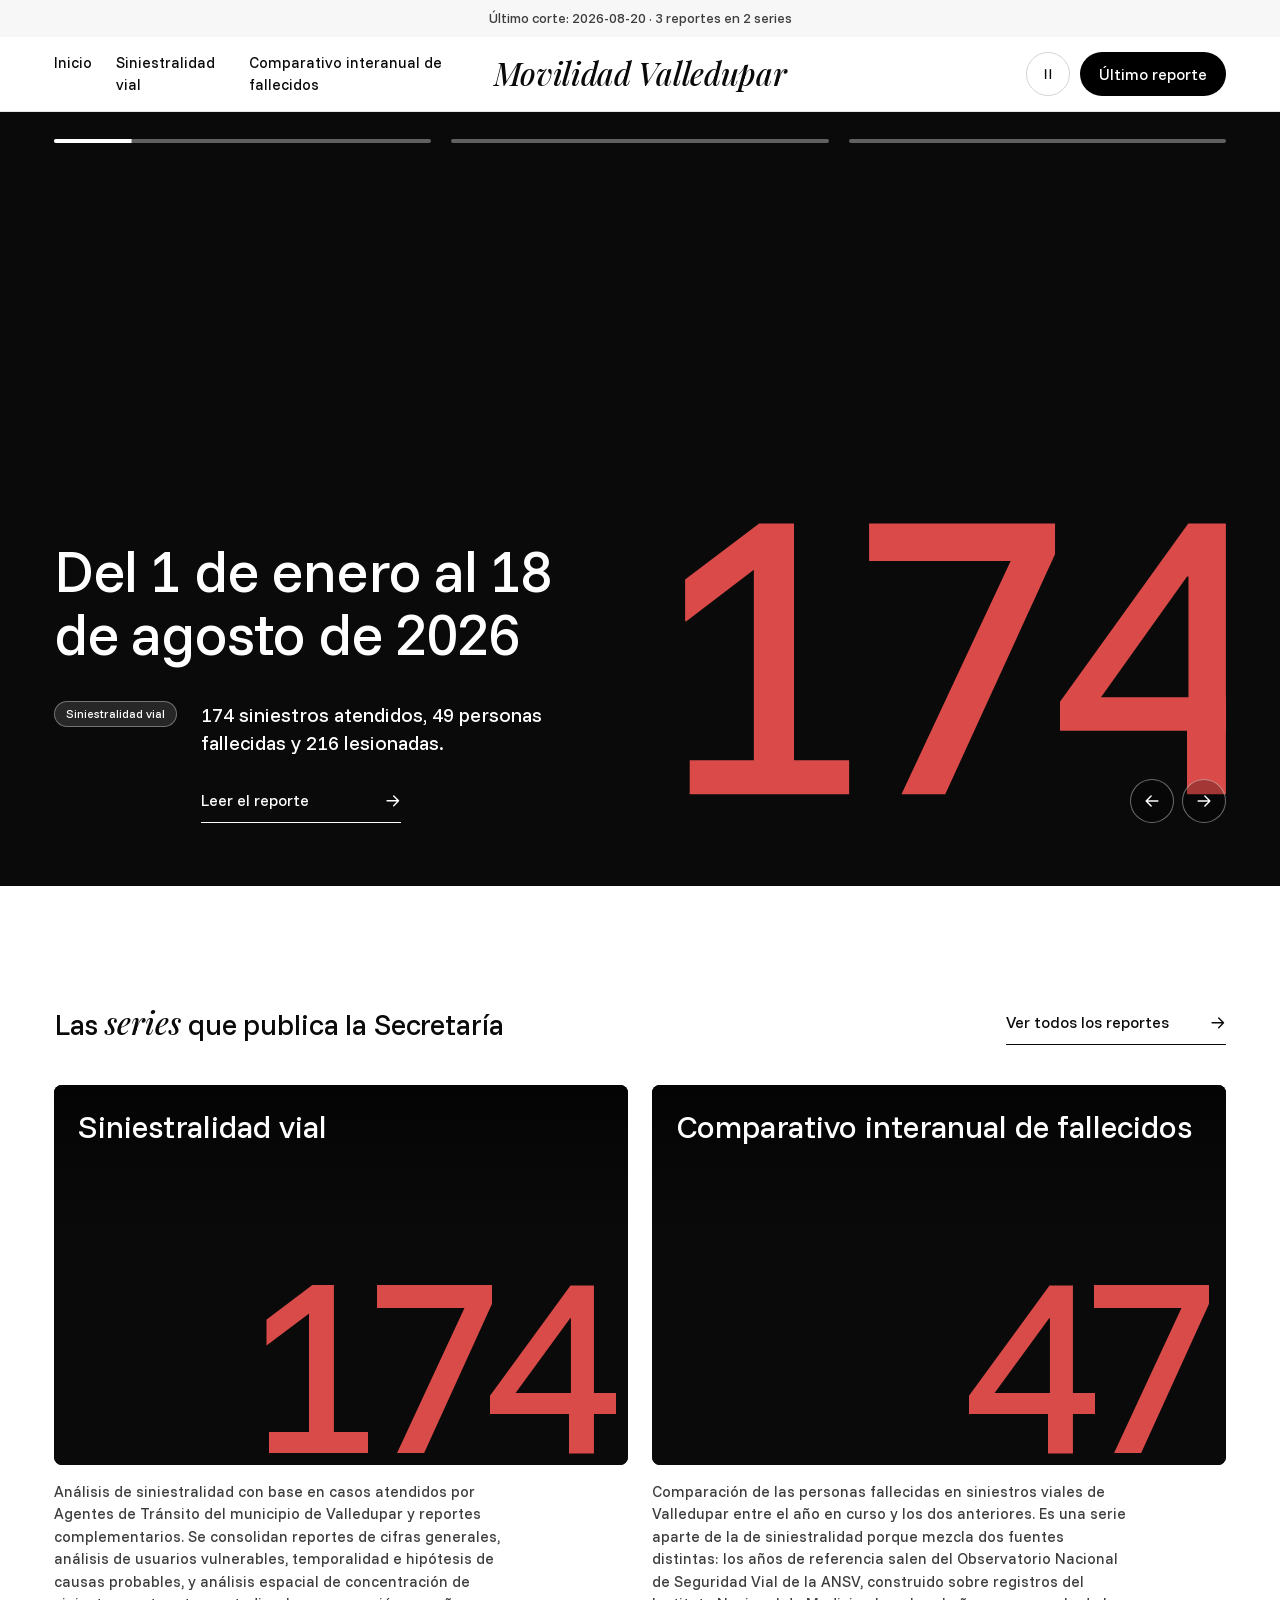
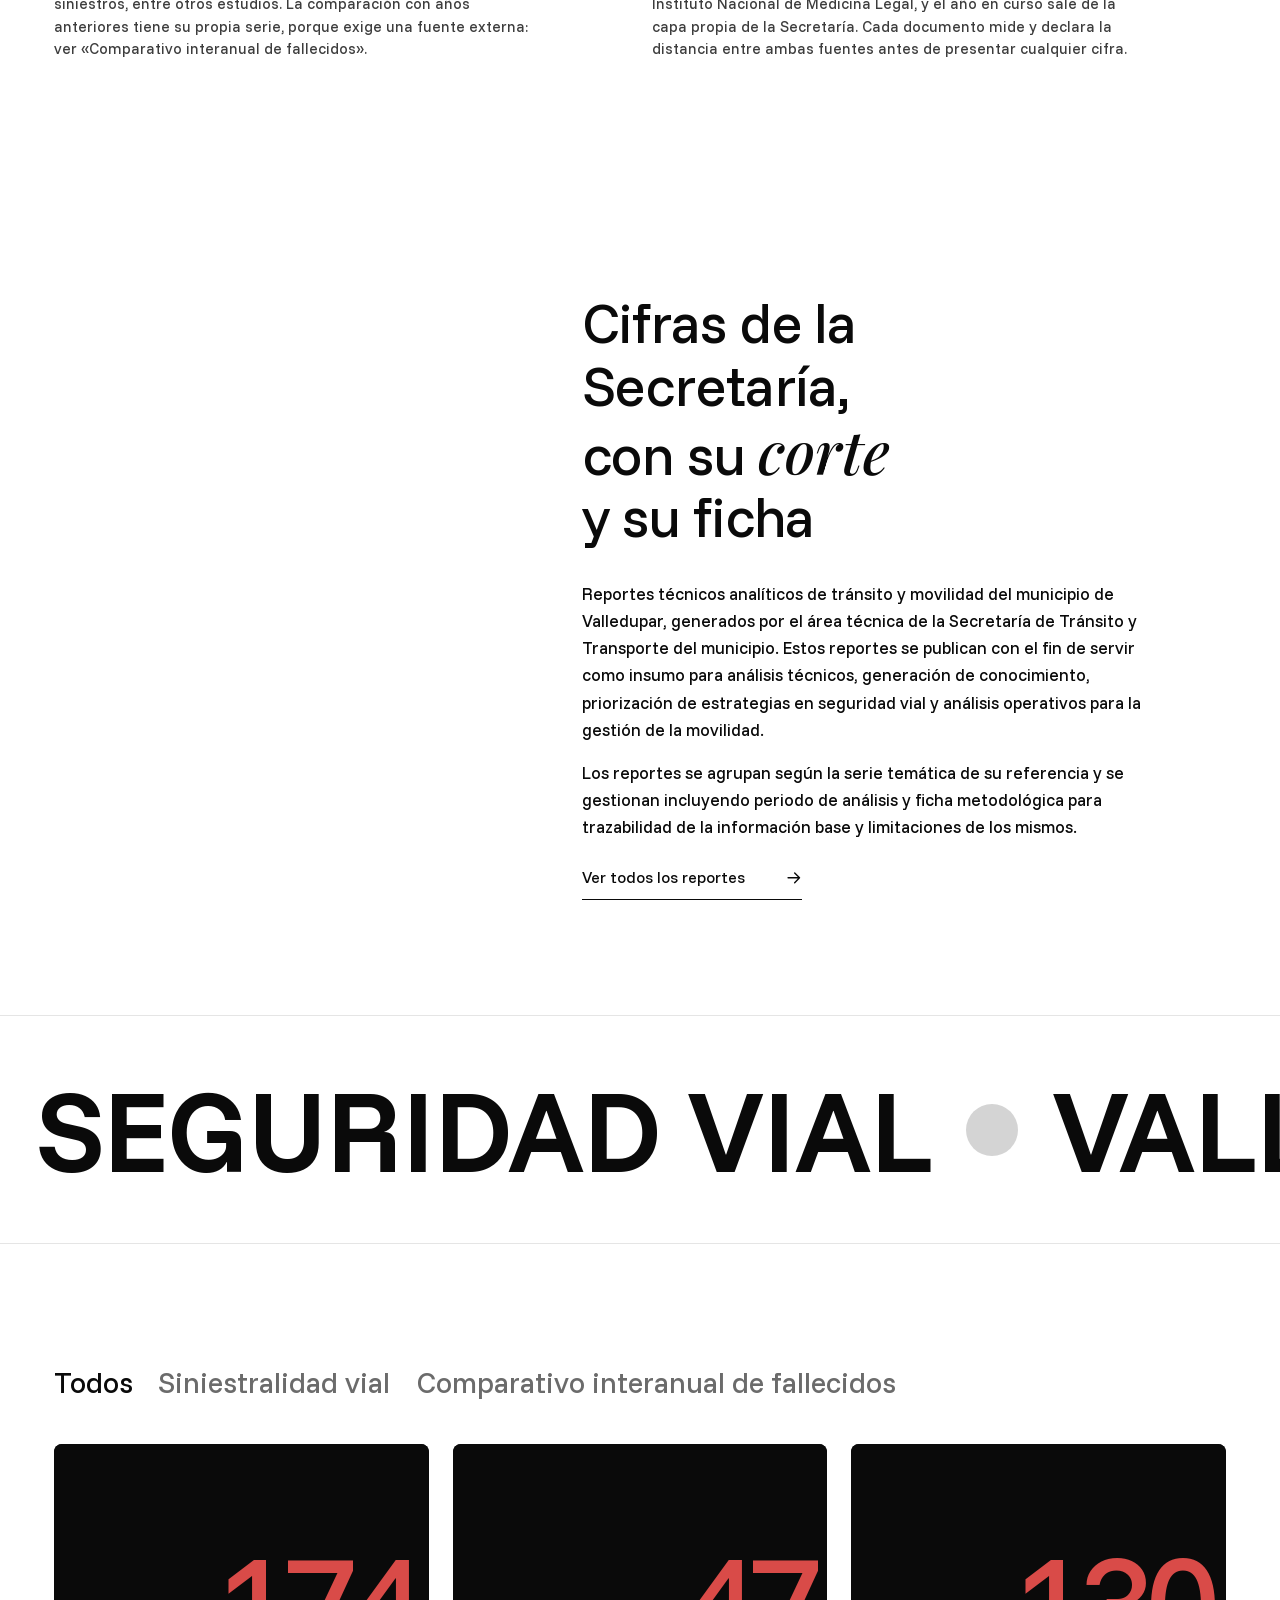
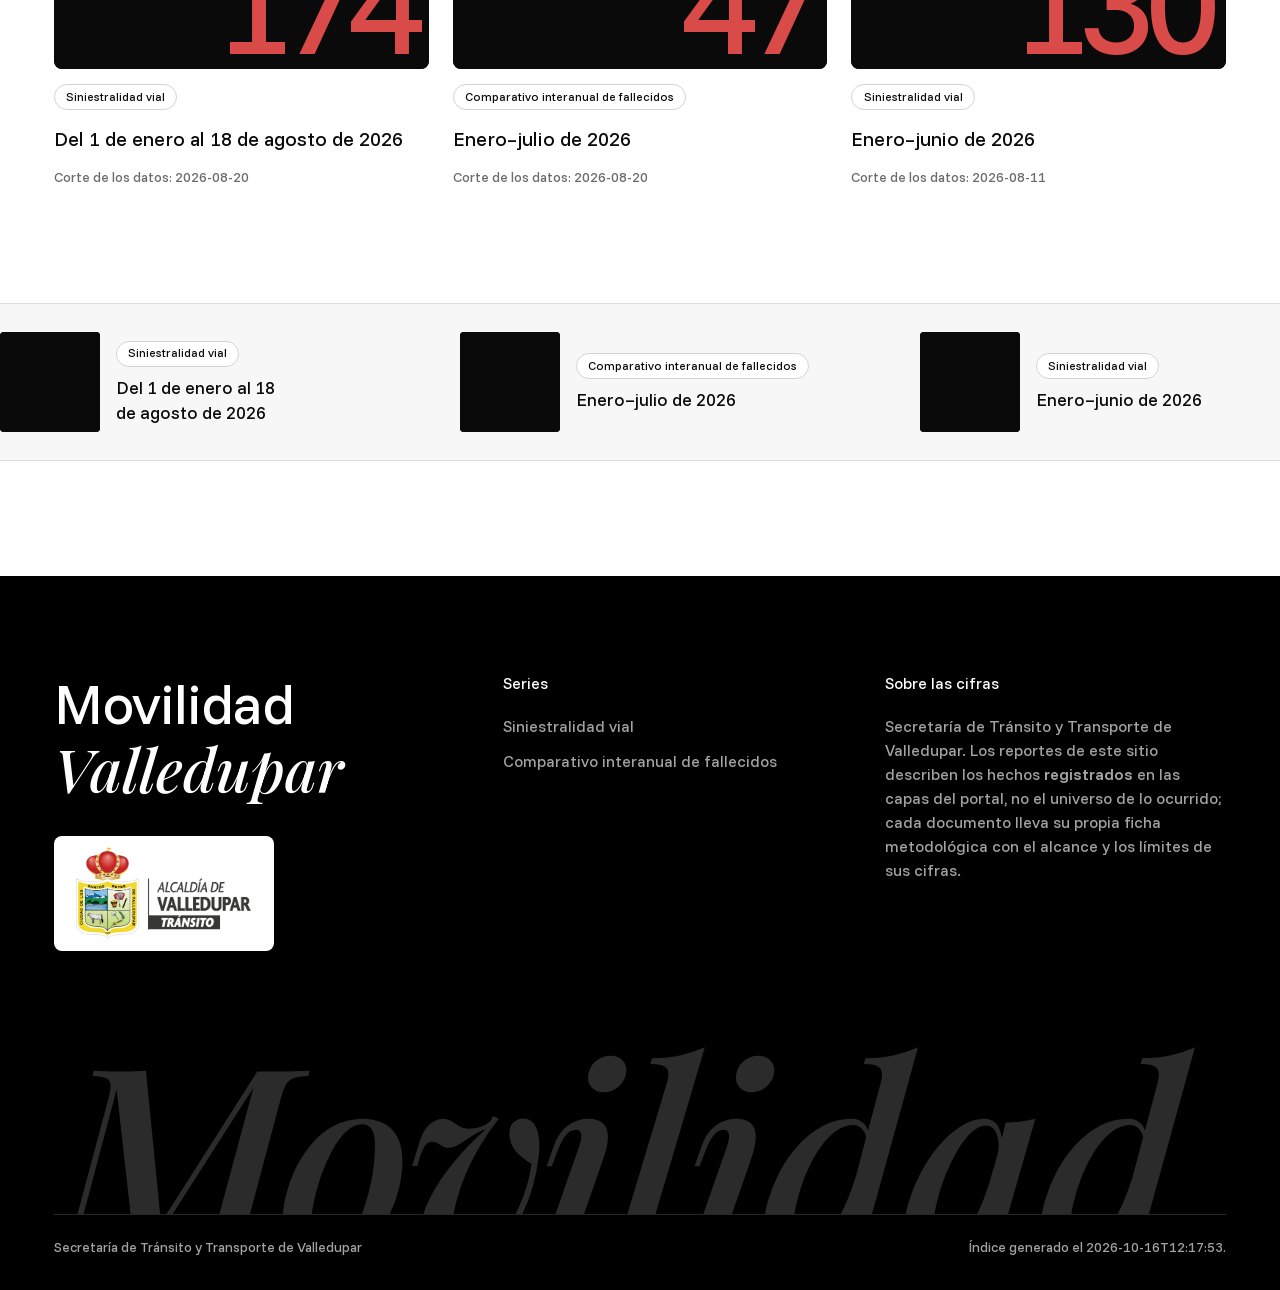
==== commit 612a224b: "Republica los dos reportes de siniestralidad agregados: sin siniestros individuales, solo concentrac" ====
--- a/index.html
+++ b/index.html
@@ -25,14 +25,14 @@
   <div class="envoltura">
     <nav class="menu" aria-label="Series"><a href="index.html">Inicio</a><a href="siniestralidad/index.html">Siniestralidad vial</a><a href="comparativo-fallecidos/index.html">Comparativo interanual de fallecidos</a></nav>
     <a class="logotipo" href="index.html">Movilidad Valledupar</a>
-    <div class="derecha"><a class="boton" href="siniestralidad/2026-01-01_2026-08-18/2026-08-20.html">Último reporte</a></div>
+    <div class="derecha"><button class="control-pausa" type="button" data-pausa aria-pressed="false" title="Pausar o reanudar el movimiento"><svg viewBox="0 0 20 20" aria-hidden="true"><path d="M7 4.5v11M13 4.5v11" stroke="currentColor" stroke-width="1.8" stroke-linecap="round"/></svg><span class="vh" data-texto>Pausar movimiento</span></button><a class="boton" href="siniestralidad/2026-01-01_2026-08-18/2026-08-20.html">Último reporte</a></div>
   </div>
 </header>
 <main id="contenido">
 <h1 class="vh">Reportes del área de gestión de movilidad – Valledupar</h1>
 <section class="carrusel" data-carrusel aria-roledescription="carrusel" aria-label="Reportes más recientes"><div class="progreso"><div class="envoltura"><ol><li><button type="button" aria-label="Ir a la lámina 1"><span class="barra"><i></i></span></button></li><li><button type="button" aria-label="Ir a la lámina 2"><span class="barra"><i></i></span></button></li><li><button type="button" aria-label="Ir a la lámina 3"><span class="barra"><i></i></span></button></li></ol></div></div>
     <div class="lamina" role="group" aria-roledescription="lámina" aria-label="1 de 3">
-      <div class="fondo-dato" data-huella><svg class="huella" viewBox="0 0 1000 900" preserveAspectRatio="xMidYMid meet" role="img" aria-label="Huella de 147 siniestros con víctimas, por ubicación aproximada"><rect width="1000" height="900" fill="#0a0a0a"/><circle cx="512.4" cy="311.4" r="8" fill="var(--muertos)" fill-opacity=".9" style="--t:0.00"/><circle cx="673.5" cy="576.0" r="8" fill="var(--muertos)" fill-opacity=".9" style="--t:0.09"/><circle cx="524.8" cy="828.0" r="8" fill="var(--muertos)" fill-opacity=".9" style="--t:0.11"/><circle cx="462.8" cy="613.8" r="8" fill="var(--muertos)" fill-opacity=".9" style="--t:0.12"/><circle cx="636.3" cy="198.0" r="8" fill="var(--heridos)" fill-opacity=".9" style="--t:0.12"/><circle cx="673.5" cy="538.2" r="8" fill="var(--muertos)" fill-opacity=".9" style="--t:0.14"/><circle cx="400.9" cy="286.2" r="8" fill="var(--heridos)" fill-opacity=".9" style="--t:0.14"/><circle cx="648.7" cy="261.0" r="8" fill="var(--heridos)" fill-opacity=".9" style="--t:0.15"/><circle cx="648.7" cy="626.4" r="8" fill="var(--heridos)" fill-opacity=".9" style="--t:0.15"/><circle cx="648.7" cy="261.0" r="8" fill="var(--heridos)" fill-opacity=".9" style="--t:0.15"/><circle cx="363.7" cy="248.4" r="8" fill="var(--muertos)" fill-opacity=".9" style="--t:0.16"/><circle cx="549.6" cy="374.4" r="8" fill="var(--muertos)" fill-opacity=".9" style="--t:0.16"/><circle cx="351.3" cy="487.8" r="8" fill="var(--heridos)" fill-opacity=".9" style="--t:0.16"/><circle cx="264.6" cy="21.6" r="8" fill="var(--heridos)" fill-opacity=".9" style="--t:0.17"/><circle cx="859.3" cy="412.2" r="8" fill="var(--muertos)" fill-opacity=".9" style="--t:0.17"/><circle cx="66.3" cy="336.6" r="8" fill="var(--heridos)" fill-opacity=".9" style="--t:0.17"/><circle cx="326.5" cy="172.8" r="8" fill="var(--muertos)" fill-opacity=".9" style="--t:0.18"/><circle cx="177.8" cy="576.0" r="8" fill="var(--heridos)" fill-opacity=".9" style="--t:0.18"/><circle cx="562.0" cy="273.6" r="8" fill="var(--heridos)" fill-opacity=".9" style="--t:0.18"/><circle cx="586.7" cy="210.6" r="8" fill="var(--heridos)" fill-opacity=".9" style="--t:0.19"/><circle cx="562.0" cy="273.6" r="8" fill="var(--heridos)" fill-opacity=".9" style="--t:0.19"/><circle cx="500.0" cy="487.8" r="8" fill="var(--heridos)" fill-opacity=".9" style="--t:0.19"/><circle cx="685.9" cy="298.8" r="8" fill="var(--heridos)" fill-opacity=".9" style="--t:0.20"/><circle cx="239.8" cy="135.0" r="8" fill="var(--muertos)" fill-opacity=".9" style="--t:0.21"/><circle cx="636.3" cy="273.6" r="8" fill="var(--heridos)" fill-opacity=".9" style="--t:0.22"/><circle cx="351.3" cy="639.0" r="8" fill="var(--heridos)" fill-opacity=".9" style="--t:0.22"/><circle cx="661.1" cy="538.2" r="8" fill="var(--heridos)" fill-opacity=".9" style="--t:0.22"/><circle cx="562.0" cy="626.4" r="8" fill="var(--muertos)" fill-opacity=".9" style="--t:0.24"/><circle cx="574.3" cy="626.4" r="8" fill="var(--muertos)" fill-opacity=".9" style="--t:0.25"/><circle cx="239.8" cy="223.2" r="8" fill="var(--heridos)" fill-opacity=".9" style="--t:0.26"/><circle cx="537.2" cy="235.8" r="8" fill="var(--muertos)" fill-opacity=".9" style="--t:0.27"/><circle cx="549.6" cy="450.0" r="8" fill="var(--heridos)" fill-opacity=".9" style="--t:0.29"/><circle cx="785.0" cy="601.2" r="8" fill="var(--muertos)" fill-opacity=".9" style="--t:0.29"/><circle cx="338.9" cy="72.0" r="8" fill="var(--heridos)" fill-opacity=".9" style="--t:0.30"/><circle cx="376.1" cy="223.2" r="8" fill="var(--heridos)" fill-opacity=".9" style="--t:0.31"/><circle cx="326.5" cy="147.6" r="8" fill="var(--heridos)" fill-opacity=".9" style="--t:0.33"/><circle cx="500.0" cy="349.2" r="8" fill="var(--heridos)" fill-opacity=".9" style="--t:0.35"/><circle cx="512.4" cy="349.2" r="8" fill="var(--muertos)" fill-opacity=".9" style="--t:0.35"/><circle cx="363.7" cy="664.2" r="8" fill="var(--muertos)" fill-opacity=".9" style="--t:0.37"/><circle cx="512.4" cy="626.4" r="8" fill="var(--muertos)" fill-opacity=".9" style="--t:0.38"/><circle cx="450.4" cy="172.8" r="8" fill="var(--heridos)" fill-opacity=".9" style="--t:0.39"/><circle cx="685.9" cy="601.2" r="8" fill="var(--heridos)" fill-opacity=".9" style="--t:0.40"/><circle cx="586.7" cy="513.0" r="8" fill="var(--heridos)" fill-opacity=".9" style="--t:0.40"/><circle cx="537.2" cy="487.8" r="8" fill="var(--heridos)" fill-opacity=".9" style="--t:0.41"/><circle cx="438.0" cy="525.6" r="8" fill="var(--muertos)" fill-opacity=".9" style="--t:0.42"/><circle cx="202.6" cy="185.4" r="8" fill="var(--heridos)" fill-opacity=".9" style="--t:0.43"/><circle cx="611.5" cy="676.8" r="8" fill="var(--muertos)" fill-opacity=".9" style="--t:0.43"/><circle cx="165.5" cy="273.6" r="8" fill="var(--heridos)" fill-opacity=".9" style="--t:0.46"/><circle cx="326.5" cy="135.0" r="8" fill="var(--heridos)" fill-opacity=".9" style="--t:0.46"/><circle cx="376.1" cy="513.0" r="8" fill="var(--heridos)" fill-opacity=".9" style="--t:0.47"/><circle cx="400.9" cy="349.2" r="8" fill="var(--heridos)" fill-opacity=".9" style="--t:0.48"/><circle cx="537.2" cy="487.8" r="8" fill="var(--muertos)" fill-opacity=".9" style="--t:0.48"/><circle cx="537.2" cy="525.6" r="8" fill="var(--heridos)" fill-opacity=".9" style="--t:0.49"/><circle cx="834.5" cy="399.6" r="8" fill="var(--heridos)" fill-opacity=".9" style="--t:0.50"/><circle cx="326.5" cy="223.2" r="8" fill="var(--heridos)" fill-opacity=".9" style="--t:0.50"/><circle cx="376.1" cy="210.6" r="8" fill="var(--heridos)" fill-opacity=".9" style="--t:0.50"/><circle cx="549.6" cy="261.0" r="8" fill="var(--heridos)" fill-opacity=".9" style="--t:0.51"/><circle cx="623.9" cy="563.4" r="8" fill="var(--heridos)" fill-opacity=".9" style="--t:0.51"/><circle cx="190.2" cy="399.6" r="8" fill="var(--heridos)" fill-opacity=".9" style="--t:0.51"/><circle cx="599.1" cy="172.8" r="8" fill="var(--heridos)" fill-opacity=".9" style="--t:0.52"/><circle cx="438.0" cy="336.6" r="8" fill="var(--heridos)" fill-opacity=".9" style="--t:0.52"/><circle cx="611.5" cy="185.4" r="8" fill="var(--heridos)" fill-opacity=".9" style="--t:0.52"/><circle cx="884.1" cy="462.6" r="8" fill="var(--heridos)" fill-opacity=".9" style="--t:0.53"/><circle cx="438.0" cy="399.6" r="8" fill="var(--muertos)" fill-opacity=".9" style="--t:0.53"/><circle cx="400.9" cy="324.0" r="8" fill="var(--muertos)" fill-opacity=".9" style="--t:0.55"/><circle cx="661.1" cy="676.8" r="8" fill="var(--muertos)" fill-opacity=".9" style="--t:0.56"/><circle cx="698.2" cy="500.4" r="8" fill="var(--heridos)" fill-opacity=".9" style="--t:0.57"/><circle cx="586.7" cy="311.4" r="8" fill="var(--heridos)" fill-opacity=".9" style="--t:0.58"/><circle cx="450.4" cy="261.0" r="8" fill="var(--heridos)" fill-opacity=".9" style="--t:0.59"/><circle cx="599.1" cy="172.8" r="8" fill="var(--heridos)" fill-opacity=".9" style="--t:0.59"/><circle cx="227.4" cy="223.2" r="8" fill="var(--heridos)" fill-opacity=".9" style="--t:0.60"/><circle cx="277.0" cy="210.6" r="8" fill="var(--heridos)" fill-opacity=".9" style="--t:0.60"/><circle cx="785.0" cy="336.6" r="8" fill="var(--heridos)" fill-opacity=".9" style="--t:0.60"/><circle cx="661.1" cy="500.4" r="8" fill="var(--heridos)" fill-opacity=".9" style="--t:0.62"/><circle cx="215.0" cy="198.0" r="8" fill="var(--heridos)" fill-opacity=".9" style="--t:0.62"/><circle cx="413.3" cy="324.0" r="8" fill="var(--heridos)" fill-opacity=".9" style="--t:0.62"/><circle cx="698.2" cy="450.0" r="8" fill="var(--heridos)" fill-opacity=".9" style="--t:0.62"/><circle cx="611.5" cy="450.0" r="8" fill="var(--heridos)" fill-opacity=".9" style="--t:0.63"/><circle cx="425.7" cy="72.0" r="8" fill="var(--muertos)" fill-opacity=".9" style="--t:0.64"/><circle cx="661.1" cy="626.4" r="8" fill="var(--heridos)" fill-opacity=".9" style="--t:0.65"/><circle cx="574.3" cy="626.4" r="8" fill="var(--heridos)" fill-opacity=".9" style="--t:0.65"/><circle cx="524.8" cy="853.2" r="8" fill="var(--heridos)" fill-opacity=".9" style="--t:0.65"/><circle cx="239.8" cy="210.6" r="8" fill="var(--heridos)" fill-opacity=".9" style="--t:0.65"/><circle cx="252.2" cy="387.0" r="8" fill="var(--heridos)" fill-opacity=".9" style="--t:0.65"/><circle cx="723.0" cy="298.8" r="8" fill="var(--heridos)" fill-opacity=".9" style="--t:0.65"/><circle cx="450.4" cy="135.0" r="8" fill="var(--muertos)" fill-opacity=".9" style="--t:0.65"/><circle cx="611.5" cy="450.0" r="8" fill="var(--muertos)" fill-opacity=".9" style="--t:0.66"/><circle cx="524.8" cy="853.2" r="8" fill="var(--heridos)" fill-opacity=".9" style="--t:0.67"/><circle cx="289.4" cy="613.8" r="8" fill="var(--heridos)" fill-opacity=".9" style="--t:0.68"/><circle cx="599.1" cy="399.6" r="8" fill="var(--heridos)" fill-opacity=".9" style="--t:0.68"/><circle cx="177.8" cy="248.4" r="8" fill="var(--heridos)" fill-opacity=".9" style="--t:0.68"/><circle cx="549.6" cy="601.2" r="8" fill="var(--heridos)" fill-opacity=".9" style="--t:0.68"/><circle cx="264.6" cy="626.4" r="8" fill="var(--muertos)" fill-opacity=".9" style="--t:0.71"/><circle cx="475.2" cy="626.4" r="8" fill="var(--muertos)" fill-opacity=".9" style="--t:0.71"/><circle cx="438.0" cy="286.2" r="8" fill="var(--muertos)" fill-opacity=".9" style="--t:0.71"/><circle cx="363.7" cy="500.4" r="8" fill="var(--heridos)" fill-opacity=".9" style="--t:0.72"/><circle cx="202.6" cy="135.0" r="8" fill="var(--heridos)" fill-opacity=".9" style="--t:0.72"/><circle cx="289.4" cy="613.8" r="8" fill="var(--heridos)" fill-opacity=".9" style="--t:0.72"/><circle cx="661.1" cy="626.4" r="8" fill="var(--heridos)" fill-opacity=".9" style="--t:0.74"/><circle cx="537.2" cy="903.6" r="8" fill="var(--heridos)" fill-opacity=".9" style="--t:0.76"/><circle cx="91.1" cy="147.6" r="8" fill="var(--muertos)" fill-opacity=".9" style="--t:0.76"/><circle cx="648.7" cy="412.2" r="8" fill="var(--heridos)" fill-opacity=".9" style="--t:0.76"/><circle cx="586.7" cy="349.2" r="8" fill="var(--heridos)" fill-opacity=".9" style="--t:0.77"/><circle cx="648.7" cy="399.6" r="8" fill="var(--heridos)" fill-opacity=".9" style="--t:0.77"/><circle cx="425.7" cy="513.0" r="8" fill="var(--heridos)" fill-opacity=".9" style="--t:0.77"/><circle cx="537.2" cy="626.4" r="8" fill="var(--heridos)" fill-opacity=".9" style="--t:0.77"/><circle cx="599.1" cy="626.4" r="8" fill="var(--heridos)" fill-opacity=".9" style="--t:0.78"/><circle cx="438.0" cy="97.2" r="8" fill="var(--heridos)" fill-opacity=".9" style="--t:0.78"/><circle cx="586.7" cy="172.8" r="8" fill="var(--heridos)" fill-opacity=".9" style="--t:0.78"/><circle cx="351.3" cy="172.8" r="8" fill="var(--heridos)" fill-opacity=".9" style="--t:0.78"/><circle cx="351.3" cy="210.6" r="8" fill="var(--heridos)" fill-opacity=".9" style="--t:0.78"/><circle cx="338.9" cy="639.0" r="8" fill="var(--muertos)" fill-opacity=".9" style="--t:0.79"/><circle cx="661.1" cy="626.4" r="8" fill="var(--heridos)" fill-opacity=".9" style="--t:0.80"/><circle cx="524.8" cy="147.6" r="8" fill="var(--heridos)" fill-opacity=".9" style="--t:0.80"/><circle cx="661.1" cy="626.4" r="8" fill="var(--heridos)" fill-opacity=".9" style="--t:0.81"/><circle cx="636.3" cy="261.0" r="8" fill="var(--heridos)" fill-opacity=".9" style="--t:0.81"/><circle cx="450.4" cy="135.0" r="8" fill="var(--heridos)" fill-opacity=".9" style="--t:0.81"/><circle cx="425.7" cy="412.2" r="8" fill="var(--heridos)" fill-opacity=".9" style="--t:0.82"/><circle cx="549.6" cy="248.4" r="8" fill="var(--heridos)" fill-opacity=".9" style="--t:0.83"/><circle cx="363.7" cy="172.8" r="8" fill="var(--heridos)" fill-opacity=".9" style="--t:0.84"/><circle cx="177.8" cy="412.2" r="8" fill="var(--heridos)" fill-opacity=".9" style="--t:0.84"/><circle cx="846.9" cy="550.8" r="8" fill="var(--heridos)" fill-opacity=".9" style="--t:0.84"/><circle cx="698.2" cy="626.4" r="8" fill="var(--heridos)" fill-opacity=".9" style="--t:0.84"/><circle cx="549.6" cy="223.2" r="8" fill="var(--heridos)" fill-opacity=".9" style="--t:0.84"/><circle cx="661.1" cy="626.4" r="8" fill="var(--heridos)" fill-opacity=".9" style="--t:0.86"/><circle cx="338.9" cy="487.8" r="8" fill="var(--muertos)" fill-opacity=".9" style="--t:0.86"/><circle cx="648.7" cy="412.2" r="8" fill="var(--heridos)" fill-opacity=".9" style="--t:0.86"/><circle cx="822.2" cy="475.2" r="8" fill="var(--heridos)" fill-opacity=".9" style="--t:0.90"/><circle cx="871.7" cy="462.6" r="8" fill="var(--heridos)" fill-opacity=".9" style="--t:0.91"/><circle cx="537.2" cy="878.4" r="8" fill="var(--heridos)" fill-opacity=".9" style="--t:0.91"/><circle cx="611.5" cy="437.4" r="8" fill="var(--muertos)" fill-opacity=".9" style="--t:0.92"/><circle cx="537.2" cy="752.4" r="8" fill="var(--heridos)" fill-opacity=".9" style="--t:0.92"/><circle cx="661.1" cy="500.4" r="8" fill="var(--heridos)" fill-opacity=".9" style="--t:0.93"/><circle cx="710.6" cy="714.6" r="8" fill="var(--muertos)" fill-opacity=".9" style="--t:0.93"/><circle cx="599.1" cy="210.6" r="8" fill="var(--heridos)" fill-opacity=".9" style="--t:0.94"/><circle cx="661.1" cy="525.6" r="8" fill="var(--heridos)" fill-opacity=".9" style="--t:0.95"/><circle cx="487.6" cy="387.0" r="8" fill="var(--heridos)" fill-opacity=".9" style="--t:0.95"/><circle cx="537.2" cy="361.8" r="8" fill="var(--heridos)" fill-opacity=".9" style="--t:0.95"/><circle cx="809.8" cy="424.8" r="8" fill="var(--heridos)" fill-opacity=".9" style="--t:0.95"/><circle cx="376.1" cy="273.6" r="8" fill="var(--heridos)" fill-opacity=".9" style="--t:0.96"/><circle cx="698.2" cy="626.4" r="8" fill="var(--heridos)" fill-opacity=".9" style="--t:0.96"/><circle cx="710.6" cy="437.4" r="8" fill="var(--heridos)" fill-opacity=".9" style="--t:0.96"/><circle cx="438.0" cy="248.4" r="8" fill="var(--heridos)" fill-opacity=".9" style="--t:0.97"/><circle cx="351.3" cy="9.0" r="8" fill="var(--heridos)" fill-opacity=".9" style="--t:0.98"/><circle cx="524.8" cy="626.4" r="8" fill="var(--heridos)" fill-opacity=".9" style="--t:0.98"/><circle cx="574.3" cy="387.0" r="8" fill="var(--heridos)" fill-opacity=".9" style="--t:0.98"/><circle cx="227.4" cy="424.8" r="8" fill="var(--muertos)" fill-opacity=".9" style="--t:1.00"/></svg></div>
+      <div class="fondo-dato" data-huella><svg viewBox="0 0 1000 900" preserveAspectRatio="xMidYMid slice" role="img" aria-label="174 "><rect width="1000" height="900" fill="#0a0a0a"/><text x="960" y="860" text-anchor="end" font-family="Funnel Sans, sans-serif" font-weight="450" font-size="558" letter-spacing="-30" fill="#f0524f" fill-opacity=".9">174</text></svg></div>
       <div class="texto"><div class="envoltura">
         <h2 class="titular-portada" data-palabras>Del 1 de enero al 18 de agosto de 2026</h2>
         <div class="fila">
@@ -52,7 +52,7 @@
       </div></div>
     </div>
     <div class="lamina" role="group" aria-roledescription="lámina" aria-label="3 de 3">
-      <div class="fondo-dato" data-huella><svg class="huella" viewBox="0 0 1000 900" preserveAspectRatio="xMidYMid meet" role="img" aria-label="Huella de 111 siniestros con víctimas, por ubicación aproximada"><rect width="1000" height="900" fill="#0a0a0a"/><circle cx="532.0" cy="293.6" r="8" fill="var(--muertos)" fill-opacity=".9" style="--t:0.00"/><circle cx="698.7" cy="567.3" r="8" fill="var(--muertos)" fill-opacity=".9" style="--t:0.11"/><circle cx="544.9" cy="828.0" r="8" fill="var(--muertos)" fill-opacity=".9" style="--t:0.14"/><circle cx="480.8" cy="606.4" r="8" fill="var(--muertos)" fill-opacity=".9" style="--t:0.15"/><circle cx="660.2" cy="176.3" r="8" fill="var(--heridos)" fill-opacity=".9" style="--t:0.16"/><circle cx="698.7" cy="528.2" r="8" fill="var(--muertos)" fill-opacity=".9" style="--t:0.17"/><circle cx="416.7" cy="267.5" r="8" fill="var(--heridos)" fill-opacity=".9" style="--t:0.18"/><circle cx="673.0" cy="241.4" r="8" fill="var(--heridos)" fill-opacity=".9" style="--t:0.19"/><circle cx="673.0" cy="619.4" r="8" fill="var(--heridos)" fill-opacity=".9" style="--t:0.19"/><circle cx="673.0" cy="241.4" r="8" fill="var(--heridos)" fill-opacity=".9" style="--t:0.20"/><circle cx="378.2" cy="228.4" r="8" fill="var(--muertos)" fill-opacity=".9" style="--t:0.20"/><circle cx="570.5" cy="358.8" r="8" fill="var(--muertos)" fill-opacity=".9" style="--t:0.21"/><circle cx="365.4" cy="476.1" r="8" fill="var(--heridos)" fill-opacity=".9" style="--t:0.21"/><circle cx="275.7" cy="-6.2" r="8" fill="var(--heridos)" fill-opacity=".9" style="--t:0.21"/><circle cx="890.9" cy="397.9" r="8" fill="var(--muertos)" fill-opacity=".9" style="--t:0.22"/><circle cx="70.6" cy="319.7" r="8" fill="var(--heridos)" fill-opacity=".9" style="--t:0.22"/><circle cx="339.8" cy="150.2" r="8" fill="var(--muertos)" fill-opacity=".9" style="--t:0.23"/><circle cx="186.0" cy="567.3" r="8" fill="var(--heridos)" fill-opacity=".9" style="--t:0.23"/><circle cx="583.3" cy="254.5" r="8" fill="var(--heridos)" fill-opacity=".9" style="--t:0.23"/><circle cx="609.0" cy="189.3" r="8" fill="var(--heridos)" fill-opacity=".9" style="--t:0.24"/><circle cx="583.3" cy="254.5" r="8" fill="var(--heridos)" fill-opacity=".9" style="--t:0.24"/><circle cx="519.2" cy="476.1" r="8" fill="var(--heridos)" fill-opacity=".9" style="--t:0.24"/><circle cx="711.5" cy="280.6" r="8" fill="var(--heridos)" fill-opacity=".9" style="--t:0.25"/><circle cx="250.1" cy="111.1" r="8" fill="var(--muertos)" fill-opacity=".9" style="--t:0.27"/><circle cx="660.2" cy="254.5" r="8" fill="var(--heridos)" fill-opacity=".9" style="--t:0.28"/><circle cx="365.4" cy="632.5" r="8" fill="var(--heridos)" fill-opacity=".9" style="--t:0.28"/><circle cx="685.9" cy="528.2" r="8" fill="var(--heridos)" fill-opacity=".9" style="--t:0.28"/><circle cx="583.3" cy="619.4" r="8" fill="var(--muertos)" fill-opacity=".9" style="--t:0.31"/><circle cx="596.1" cy="619.4" r="8" fill="var(--muertos)" fill-opacity=".9" style="--t:0.32"/><circle cx="250.1" cy="202.3" r="8" fill="var(--heridos)" fill-opacity=".9" style="--t:0.33"/><circle cx="557.7" cy="215.4" r="8" fill="var(--muertos)" fill-opacity=".9" style="--t:0.35"/><circle cx="570.5" cy="437.0" r="8" fill="var(--heridos)" fill-opacity=".9" style="--t:0.36"/><circle cx="814.0" cy="593.4" r="8" fill="var(--muertos)" fill-opacity=".9" style="--t:0.37"/><circle cx="352.6" cy="45.9" r="8" fill="var(--heridos)" fill-opacity=".9" style="--t:0.39"/><circle cx="391.0" cy="202.3" r="8" fill="var(--heridos)" fill-opacity=".9" style="--t:0.40"/><circle cx="339.8" cy="124.1" r="8" fill="var(--heridos)" fill-opacity=".9" style="--t:0.42"/><circle cx="519.2" cy="332.7" r="8" fill="var(--heridos)" fill-opacity=".9" style="--t:0.45"/><circle cx="532.0" cy="332.7" r="8" fill="var(--muertos)" fill-opacity=".9" style="--t:0.45"/><circle cx="378.2" cy="658.6" r="8" fill="var(--muertos)" fill-opacity=".9" style="--t:0.47"/><circle cx="532.0" cy="619.4" r="8" fill="var(--muertos)" fill-opacity=".9" style="--t:0.49"/><circle cx="468.0" cy="150.2" r="8" fill="var(--heridos)" fill-opacity=".9" style="--t:0.50"/><circle cx="711.5" cy="593.4" r="8" fill="var(--heridos)" fill-opacity=".9" style="--t:0.51"/><circle cx="609.0" cy="502.1" r="8" fill="var(--heridos)" fill-opacity=".9" style="--t:0.51"/><circle cx="557.7" cy="476.1" r="8" fill="var(--heridos)" fill-opacity=".9" style="--t:0.52"/><circle cx="455.1" cy="515.2" r="8" fill="var(--muertos)" fill-opacity=".9" style="--t:0.54"/><circle cx="211.6" cy="163.2" r="8" fill="var(--heridos)" fill-opacity=".9" style="--t:0.54"/><circle cx="634.6" cy="671.6" r="8" fill="var(--muertos)" fill-opacity=".9" style="--t:0.55"/><circle cx="173.1" cy="254.5" r="8" fill="var(--heridos)" fill-opacity=".9" style="--t:0.58"/><circle cx="339.8" cy="111.1" r="8" fill="var(--heridos)" fill-opacity=".9" style="--t:0.58"/><circle cx="391.0" cy="502.1" r="8" fill="var(--heridos)" fill-opacity=".9" style="--t:0.60"/><circle cx="416.7" cy="332.7" r="8" fill="var(--heridos)" fill-opacity=".9" style="--t:0.61"/><circle cx="557.7" cy="476.1" r="8" fill="var(--muertos)" fill-opacity=".9" style="--t:0.62"/><circle cx="557.7" cy="515.2" r="8" fill="var(--heridos)" fill-opacity=".9" style="--t:0.62"/><circle cx="865.3" cy="384.8" r="8" fill="var(--heridos)" fill-opacity=".9" style="--t:0.64"/><circle cx="339.8" cy="202.3" r="8" fill="var(--heridos)" fill-opacity=".9" style="--t:0.64"/><circle cx="391.0" cy="189.3" r="8" fill="var(--heridos)" fill-opacity=".9" style="--t:0.64"/><circle cx="570.5" cy="241.4" r="8" fill="var(--heridos)" fill-opacity=".9" style="--t:0.65"/><circle cx="647.4" cy="554.3" r="8" fill="var(--heridos)" fill-opacity=".9" style="--t:0.65"/><circle cx="198.8" cy="384.8" r="8" fill="var(--heridos)" fill-opacity=".9" style="--t:0.65"/><circle cx="621.8" cy="150.2" r="8" fill="var(--heridos)" fill-opacity=".9" style="--t:0.66"/><circle cx="455.1" cy="319.7" r="8" fill="var(--heridos)" fill-opacity=".9" style="--t:0.66"/><circle cx="634.6" cy="163.2" r="8" fill="var(--heridos)" fill-opacity=".9" style="--t:0.66"/><circle cx="916.6" cy="450.0" r="8" fill="var(--heridos)" fill-opacity=".9" style="--t:0.68"/><circle cx="455.1" cy="384.8" r="8" fill="var(--muertos)" fill-opacity=".9" style="--t:0.68"/><circle cx="416.7" cy="306.6" r="8" fill="var(--muertos)" fill-opacity=".9" style="--t:0.71"/><circle cx="685.9" cy="671.6" r="8" fill="var(--muertos)" fill-opacity=".9" style="--t:0.72"/><circle cx="724.3" cy="489.1" r="8" fill="var(--heridos)" fill-opacity=".9" style="--t:0.73"/><circle cx="609.0" cy="293.6" r="8" fill="var(--heridos)" fill-opacity=".9" style="--t:0.75"/><circle cx="468.0" cy="241.4" r="8" fill="var(--heridos)" fill-opacity=".9" style="--t:0.76"/><circle cx="621.8" cy="150.2" r="8" fill="var(--heridos)" fill-opacity=".9" style="--t:0.76"/><circle cx="237.2" cy="202.3" r="8" fill="var(--heridos)" fill-opacity=".9" style="--t:0.76"/><circle cx="288.5" cy="189.3" r="8" fill="var(--heridos)" fill-opacity=".9" style="--t:0.76"/><circle cx="814.0" cy="319.7" r="8" fill="var(--heridos)" fill-opacity=".9" style="--t:0.77"/><circle cx="685.9" cy="489.1" r="8" fill="var(--heridos)" fill-opacity=".9" style="--t:0.79"/><circle cx="224.4" cy="176.3" r="8" fill="var(--heridos)" fill-opacity=".9" style="--t:0.79"/><circle cx="429.5" cy="306.6" r="8" fill="var(--heridos)" fill-opacity=".9" style="--t:0.80"/><circle cx="724.3" cy="437.0" r="8" fill="var(--heridos)" fill-opacity=".9" style="--t:0.80"/><circle cx="634.6" cy="437.0" r="8" fill="var(--heridos)" fill-opacity=".9" style="--t:0.81"/><circle cx="442.3" cy="45.9" r="8" fill="var(--muertos)" fill-opacity=".9" style="--t:0.82"/><circle cx="685.9" cy="619.4" r="8" fill="var(--heridos)" fill-opacity=".9" style="--t:0.83"/><circle cx="609.0" cy="619.4" r="8" fill="var(--heridos)" fill-opacity=".9" style="--t:0.83"/><circle cx="544.9" cy="854.1" r="8" fill="var(--heridos)" fill-opacity=".9" style="--t:0.83"/><circle cx="250.1" cy="189.3" r="8" fill="var(--heridos)" fill-opacity=".9" style="--t:0.83"/><circle cx="262.9" cy="371.8" r="8" fill="var(--heridos)" fill-opacity=".9" style="--t:0.83"/><circle cx="749.9" cy="280.6" r="8" fill="var(--heridos)" fill-opacity=".9" style="--t:0.83"/><circle cx="468.0" cy="111.1" r="8" fill="var(--muertos)" fill-opacity=".9" style="--t:0.83"/><circle cx="634.6" cy="437.0" r="8" fill="var(--muertos)" fill-opacity=".9" style="--t:0.84"/><circle cx="544.9" cy="854.1" r="8" fill="var(--heridos)" fill-opacity=".9" style="--t:0.85"/><circle cx="301.3" cy="606.4" r="8" fill="var(--heridos)" fill-opacity=".9" style="--t:0.87"/><circle cx="621.8" cy="384.8" r="8" fill="var(--heridos)" fill-opacity=".9" style="--t:0.87"/><circle cx="186.0" cy="228.4" r="8" fill="var(--heridos)" fill-opacity=".9" style="--t:0.87"/><circle cx="570.5" cy="593.4" r="8" fill="var(--heridos)" fill-opacity=".9" style="--t:0.87"/><circle cx="275.7" cy="619.4" r="8" fill="var(--muertos)" fill-opacity=".9" style="--t:0.91"/><circle cx="493.6" cy="619.4" r="8" fill="var(--muertos)" fill-opacity=".9" style="--t:0.91"/><circle cx="455.1" cy="267.5" r="8" fill="var(--muertos)" fill-opacity=".9" style="--t:0.91"/><circle cx="378.2" cy="489.1" r="8" fill="var(--heridos)" fill-opacity=".9" style="--t:0.92"/><circle cx="211.6" cy="111.1" r="8" fill="var(--heridos)" fill-opacity=".9" style="--t:0.92"/><circle cx="301.3" cy="606.4" r="8" fill="var(--heridos)" fill-opacity=".9" style="--t:0.92"/><circle cx="685.9" cy="619.4" r="8" fill="var(--heridos)" fill-opacity=".9" style="--t:0.95"/><circle cx="557.7" cy="906.2" r="8" fill="var(--heridos)" fill-opacity=".9" style="--t:0.97"/><circle cx="96.2" cy="124.1" r="8" fill="var(--muertos)" fill-opacity=".9" style="--t:0.98"/><circle cx="673.0" cy="397.9" r="8" fill="var(--heridos)" fill-opacity=".9" style="--t:0.98"/><circle cx="609.0" cy="332.7" r="8" fill="var(--heridos)" fill-opacity=".9" style="--t:0.98"/><circle cx="673.0" cy="384.8" r="8" fill="var(--heridos)" fill-opacity=".9" style="--t:0.98"/><circle cx="442.3" cy="502.1" r="8" fill="var(--heridos)" fill-opacity=".9" style="--t:0.98"/><circle cx="557.7" cy="619.4" r="8" fill="var(--heridos)" fill-opacity=".9" style="--t:0.99"/><circle cx="621.8" cy="619.4" r="8" fill="var(--heridos)" fill-opacity=".9" style="--t:0.99"/><circle cx="455.1" cy="72.0" r="8" fill="var(--heridos)" fill-opacity=".9" style="--t:0.99"/><circle cx="609.0" cy="150.2" r="8" fill="var(--heridos)" fill-opacity=".9" style="--t:0.99"/><circle cx="365.4" cy="150.2" r="8" fill="var(--heridos)" fill-opacity=".9" style="--t:0.99"/><circle cx="365.4" cy="189.3" r="8" fill="var(--heridos)" fill-opacity=".9" style="--t:1.00"/></svg></div>
+      <div class="fondo-dato" data-huella><svg viewBox="0 0 1000 900" preserveAspectRatio="xMidYMid slice" role="img" aria-label="130 "><rect width="1000" height="900" fill="#0a0a0a"/><text x="960" y="860" text-anchor="end" font-family="Funnel Sans, sans-serif" font-weight="450" font-size="558" letter-spacing="-30" fill="#f0524f" fill-opacity=".9">130</text></svg></div>
       <div class="texto"><div class="envoltura">
         <h2 class="titular-portada" data-palabras>Enero–junio de 2026</h2>
         <div class="fila">
@@ -67,7 +67,7 @@
   <div class="series" data-escalona>
       <a class="serie" href="siniestralidad/index.html" data-sube>
         <div class="imagen-serie">
-          <div class="fondo-dato" data-huella><svg class="huella" viewBox="0 0 1000 700" preserveAspectRatio="xMidYMid slice" role="img" aria-label="Huella de 147 siniestros con víctimas, por ubicación aproximada"><rect width="1000" height="700" fill="#0a0a0a"/><circle cx="509.6" cy="242.2" r="11" fill="var(--muertos)" fill-opacity=".9" style="--t:0.00"/><circle cx="634.9" cy="448.0" r="11" fill="var(--muertos)" fill-opacity=".9" style="--t:0.09"/><circle cx="519.3" cy="644.0" r="11" fill="var(--muertos)" fill-opacity=".9" style="--t:0.11"/><circle cx="471.1" cy="477.4" r="11" fill="var(--muertos)" fill-opacity=".9" style="--t:0.12"/><circle cx="606.0" cy="154.0" r="11" fill="var(--heridos)" fill-opacity=".9" style="--t:0.12"/><circle cx="634.9" cy="418.6" r="11" fill="var(--muertos)" fill-opacity=".9" style="--t:0.14"/><circle cx="422.9" cy="222.6" r="11" fill="var(--heridos)" fill-opacity=".9" style="--t:0.14"/><circle cx="615.6" cy="203.0" r="11" fill="var(--heridos)" fill-opacity=".9" style="--t:0.15"/><circle cx="615.6" cy="487.2" r="11" fill="var(--heridos)" fill-opacity=".9" style="--t:0.15"/><circle cx="615.6" cy="203.0" r="11" fill="var(--heridos)" fill-opacity=".9" style="--t:0.15"/><circle cx="394.0" cy="193.2" r="11" fill="var(--muertos)" fill-opacity=".9" style="--t:0.16"/><circle cx="538.5" cy="291.2" r="11" fill="var(--muertos)" fill-opacity=".9" style="--t:0.16"/><circle cx="384.4" cy="379.4" r="11" fill="var(--heridos)" fill-opacity=".9" style="--t:0.16"/><circle cx="316.9" cy="16.8" r="11" fill="var(--heridos)" fill-opacity=".9" style="--t:0.17"/><circle cx="779.5" cy="320.6" r="11" fill="var(--muertos)" fill-opacity=".9" style="--t:0.17"/><circle cx="162.7" cy="261.8" r="11" fill="var(--heridos)" fill-opacity=".9" style="--t:0.17"/><circle cx="365.1" cy="134.4" r="11" fill="var(--muertos)" fill-opacity=".9" style="--t:0.18"/><circle cx="249.4" cy="448.0" r="11" fill="var(--heridos)" fill-opacity=".9" style="--t:0.18"/><circle cx="548.2" cy="212.8" r="11" fill="var(--heridos)" fill-opacity=".9" style="--t:0.18"/><circle cx="567.5" cy="163.8" r="11" fill="var(--heridos)" fill-opacity=".9" style="--t:0.19"/><circle cx="548.2" cy="212.8" r="11" fill="var(--heridos)" fill-opacity=".9" style="--t:0.19"/><circle cx="500.0" cy="379.4" r="11" fill="var(--heridos)" fill-opacity=".9" style="--t:0.19"/><circle cx="644.6" cy="232.4" r="11" fill="var(--heridos)" fill-opacity=".9" style="--t:0.20"/><circle cx="297.6" cy="105.0" r="11" fill="var(--muertos)" fill-opacity=".9" style="--t:0.21"/><circle cx="606.0" cy="212.8" r="11" fill="var(--heridos)" fill-opacity=".9" style="--t:0.22"/><circle cx="384.4" cy="497.0" r="11" fill="var(--heridos)" fill-opacity=".9" style="--t:0.22"/><circle cx="625.3" cy="418.6" r="11" fill="var(--heridos)" fill-opacity=".9" style="--t:0.22"/><circle cx="548.2" cy="487.2" r="11" fill="var(--muertos)" fill-opacity=".9" style="--t:0.24"/><circle cx="557.8" cy="487.2" r="11" fill="var(--muertos)" fill-opacity=".9" style="--t:0.25"/><circle cx="297.6" cy="173.6" r="11" fill="var(--heridos)" fill-opacity=".9" style="--t:0.26"/><circle cx="528.9" cy="183.4" r="11" fill="var(--muertos)" fill-opacity=".9" style="--t:0.27"/><circle cx="538.5" cy="350.0" r="11" fill="var(--heridos)" fill-opacity=".9" style="--t:0.29"/><circle cx="721.7" cy="467.6" r="11" fill="var(--muertos)" fill-opacity=".9" style="--t:0.29"/><circle cx="374.7" cy="56.0" r="11" fill="var(--heridos)" fill-opacity=".9" style="--t:0.30"/><circle cx="403.6" cy="173.6" r="11" fill="var(--heridos)" fill-opacity=".9" style="--t:0.31"/><circle cx="365.1" cy="114.8" r="11" fill="var(--heridos)" fill-opacity=".9" style="--t:0.33"/><circle cx="500.0" cy="271.6" r="11" fill="var(--heridos)" fill-opacity=".9" style="--t:0.35"/><circle cx="509.6" cy="271.6" r="11" fill="var(--muertos)" fill-opacity=".9" style="--t:0.35"/><circle cx="394.0" cy="516.6" r="11" fill="var(--muertos)" fill-opacity=".9" style="--t:0.37"/><circle cx="509.6" cy="487.2" r="11" fill="var(--muertos)" fill-opacity=".9" style="--t:0.38"/><circle cx="461.5" cy="134.4" r="11" fill="var(--heridos)" fill-opacity=".9" style="--t:0.39"/><circle cx="644.6" cy="467.6" r="11" fill="var(--heridos)" fill-opacity=".9" style="--t:0.40"/><circle cx="567.5" cy="399.0" r="11" fill="var(--heridos)" fill-opacity=".9" style="--t:0.40"/><circle cx="528.9" cy="379.4" r="11" fill="var(--heridos)" fill-opacity=".9" style="--t:0.41"/><circle cx="451.8" cy="408.8" r="11" fill="var(--muertos)" fill-opacity=".9" style="--t:0.42"/><circle cx="268.7" cy="144.2" r="11" fill="var(--heridos)" fill-opacity=".9" style="--t:0.43"/><circle cx="586.7" cy="526.4" r="11" fill="var(--muertos)" fill-opacity=".9" style="--t:0.43"/><circle cx="239.8" cy="212.8" r="11" fill="var(--heridos)" fill-opacity=".9" style="--t:0.46"/><circle cx="365.1" cy="105.0" r="11" fill="var(--heridos)" fill-opacity=".9" style="--t:0.46"/><circle cx="403.6" cy="399.0" r="11" fill="var(--heridos)" fill-opacity=".9" style="--t:0.47"/><circle cx="422.9" cy="271.6" r="11" fill="var(--heridos)" fill-opacity=".9" style="--t:0.48"/><circle cx="528.9" cy="379.4" r="11" fill="var(--muertos)" fill-opacity=".9" style="--t:0.48"/><circle cx="528.9" cy="408.8" r="11" fill="var(--heridos)" fill-opacity=".9" style="--t:0.49"/><circle cx="760.2" cy="310.8" r="11" fill="var(--heridos)" fill-opacity=".9" style="--t:0.50"/><circle cx="365.1" cy="173.6" r="11" fill="var(--heridos)" fill-opacity=".9" style="--t:0.50"/><circle cx="403.6" cy="163.8" r="11" fill="var(--heridos)" fill-opacity=".9" style="--t:0.50"/><circle cx="538.5" cy="203.0" r="11" fill="var(--heridos)" fill-opacity=".9" style="--t:0.51"/><circle cx="596.4" cy="438.2" r="11" fill="var(--heridos)" fill-opacity=".9" style="--t:0.51"/><circle cx="259.1" cy="310.8" r="11" fill="var(--heridos)" fill-opacity=".9" style="--t:0.51"/><circle cx="577.1" cy="134.4" r="11" fill="var(--heridos)" fill-opacity=".9" style="--t:0.52"/><circle cx="451.8" cy="261.8" r="11" fill="var(--heridos)" fill-opacity=".9" style="--t:0.52"/><circle cx="586.7" cy="144.2" r="11" fill="var(--heridos)" fill-opacity=".9" style="--t:0.52"/><circle cx="798.7" cy="359.8" r="11" fill="var(--heridos)" fill-opacity=".9" style="--t:0.53"/><circle cx="451.8" cy="310.8" r="11" fill="var(--muertos)" fill-opacity=".9" style="--t:0.53"/><circle cx="422.9" cy="252.0" r="11" fill="var(--muertos)" fill-opacity=".9" style="--t:0.55"/><circle cx="625.3" cy="526.4" r="11" fill="var(--muertos)" fill-opacity=".9" style="--t:0.56"/><circle cx="654.2" cy="389.2" r="11" fill="var(--heridos)" fill-opacity=".9" style="--t:0.57"/><circle cx="567.5" cy="242.2" r="11" fill="var(--heridos)" fill-opacity=".9" style="--t:0.58"/><circle cx="461.5" cy="203.0" r="11" fill="var(--heridos)" fill-opacity=".9" style="--t:0.59"/><circle cx="577.1" cy="134.4" r="11" fill="var(--heridos)" fill-opacity=".9" style="--t:0.59"/><circle cx="288.0" cy="173.6" r="11" fill="var(--heridos)" fill-opacity=".9" style="--t:0.60"/><circle cx="326.5" cy="163.8" r="11" fill="var(--heridos)" fill-opacity=".9" style="--t:0.60"/><circle cx="721.7" cy="261.8" r="11" fill="var(--heridos)" fill-opacity=".9" style="--t:0.60"/><circle cx="625.3" cy="389.2" r="11" fill="var(--heridos)" fill-opacity=".9" style="--t:0.62"/><circle cx="278.3" cy="154.0" r="11" fill="var(--heridos)" fill-opacity=".9" style="--t:0.62"/><circle cx="432.5" cy="252.0" r="11" fill="var(--heridos)" fill-opacity=".9" style="--t:0.62"/><circle cx="654.2" cy="350.0" r="11" fill="var(--heridos)" fill-opacity=".9" style="--t:0.62"/><circle cx="586.7" cy="350.0" r="11" fill="var(--heridos)" fill-opacity=".9" style="--t:0.63"/><circle cx="442.2" cy="56.0" r="11" fill="var(--muertos)" fill-opacity=".9" style="--t:0.64"/><circle cx="625.3" cy="487.2" r="11" fill="var(--heridos)" fill-opacity=".9" style="--t:0.65"/><circle cx="557.8" cy="487.2" r="11" fill="var(--heridos)" fill-opacity=".9" style="--t:0.65"/><circle cx="519.3" cy="663.6" r="11" fill="var(--heridos)" fill-opacity=".9" style="--t:0.65"/><circle cx="297.6" cy="163.8" r="11" fill="var(--heridos)" fill-opacity=".9" style="--t:0.65"/><circle cx="307.3" cy="301.0" r="11" fill="var(--heridos)" fill-opacity=".9" style="--t:0.65"/><circle cx="673.5" cy="232.4" r="11" fill="var(--heridos)" fill-opacity=".9" style="--t:0.65"/><circle cx="461.5" cy="105.0" r="11" fill="var(--muertos)" fill-opacity=".9" style="--t:0.65"/><circle cx="586.7" cy="350.0" r="11" fill="var(--muertos)" fill-opacity=".9" style="--t:0.66"/><circle cx="519.3" cy="663.6" r="11" fill="var(--heridos)" fill-opacity=".9" style="--t:0.67"/><circle cx="336.2" cy="477.4" r="11" fill="var(--heridos)" fill-opacity=".9" style="--t:0.68"/><circle cx="577.1" cy="310.8" r="11" fill="var(--heridos)" fill-opacity=".9" style="--t:0.68"/><circle cx="249.4" cy="193.2" r="11" fill="var(--heridos)" fill-opacity=".9" style="--t:0.68"/><circle cx="538.5" cy="467.6" r="11" fill="var(--heridos)" fill-opacity=".9" style="--t:0.68"/><circle cx="316.9" cy="487.2" r="11" fill="var(--muertos)" fill-opacity=".9" style="--t:0.71"/><circle cx="480.7" cy="487.2" r="11" fill="var(--muertos)" fill-opacity=".9" style="--t:0.71"/><circle cx="451.8" cy="222.6" r="11" fill="var(--muertos)" fill-opacity=".9" style="--t:0.71"/><circle cx="394.0" cy="389.2" r="11" fill="var(--heridos)" fill-opacity=".9" style="--t:0.72"/><circle cx="268.7" cy="105.0" r="11" fill="var(--heridos)" fill-opacity=".9" style="--t:0.72"/><circle cx="336.2" cy="477.4" r="11" fill="var(--heridos)" fill-opacity=".9" style="--t:0.72"/><circle cx="625.3" cy="487.2" r="11" fill="var(--heridos)" fill-opacity=".9" style="--t:0.74"/><circle cx="528.9" cy="702.8" r="11" fill="var(--heridos)" fill-opacity=".9" style="--t:0.76"/><circle cx="182.0" cy="114.8" r="11" fill="var(--muertos)" fill-opacity=".9" style="--t:0.76"/><circle cx="615.6" cy="320.6" r="11" fill="var(--heridos)" fill-opacity=".9" style="--t:0.76"/><circle cx="567.5" cy="271.6" r="11" fill="var(--heridos)" fill-opacity=".9" style="--t:0.77"/><circle cx="615.6" cy="310.8" r="11" fill="var(--heridos)" fill-opacity=".9" style="--t:0.77"/><circle cx="442.2" cy="399.0" r="11" fill="var(--heridos)" fill-opacity=".9" style="--t:0.77"/><circle cx="528.9" cy="487.2" r="11" fill="var(--heridos)" fill-opacity=".9" style="--t:0.77"/><circle cx="577.1" cy="487.2" r="11" fill="var(--heridos)" fill-opacity=".9" style="--t:0.78"/><circle cx="451.8" cy="75.6" r="11" fill="var(--heridos)" fill-opacity=".9" style="--t:0.78"/><circle cx="567.5" cy="134.4" r="11" fill="var(--heridos)" fill-opacity=".9" style="--t:0.78"/><circle cx="384.4" cy="134.4" r="11" fill="var(--heridos)" fill-opacity=".9" style="--t:0.78"/><circle cx="384.4" cy="163.8" r="11" fill="var(--heridos)" fill-opacity=".9" style="--t:0.78"/><circle cx="374.7" cy="497.0" r="11" fill="var(--muertos)" fill-opacity=".9" style="--t:0.79"/><circle cx="625.3" cy="487.2" r="11" fill="var(--heridos)" fill-opacity=".9" style="--t:0.80"/><circle cx="519.3" cy="114.8" r="11" fill="var(--heridos)" fill-opacity=".9" style="--t:0.80"/><circle cx="625.3" cy="487.2" r="11" fill="var(--heridos)" fill-opacity=".9" style="--t:0.81"/><circle cx="606.0" cy="203.0" r="11" fill="var(--heridos)" fill-opacity=".9" style="--t:0.81"/><circle cx="461.5" cy="105.0" r="11" fill="var(--heridos)" fill-opacity=".9" style="--t:0.81"/><circle cx="442.2" cy="320.6" r="11" fill="var(--heridos)" fill-opacity=".9" style="--t:0.82"/><circle cx="538.5" cy="193.2" r="11" fill="var(--heridos)" fill-opacity=".9" style="--t:0.83"/><circle cx="394.0" cy="134.4" r="11" fill="var(--heridos)" fill-opacity=".9" style="--t:0.84"/><circle cx="249.4" cy="320.6" r="11" fill="var(--heridos)" fill-opacity=".9" style="--t:0.84"/><circle cx="769.8" cy="428.4" r="11" fill="var(--heridos)" fill-opacity=".9" style="--t:0.84"/><circle cx="654.2" cy="487.2" r="11" fill="var(--heridos)" fill-opacity=".9" style="--t:0.84"/><circle cx="538.5" cy="173.6" r="11" fill="var(--heridos)" fill-opacity=".9" style="--t:0.84"/><circle cx="625.3" cy="487.2" r="11" fill="var(--heridos)" fill-opacity=".9" style="--t:0.86"/><circle cx="374.7" cy="379.4" r="11" fill="var(--muertos)" fill-opacity=".9" style="--t:0.86"/><circle cx="615.6" cy="320.6" r="11" fill="var(--heridos)" fill-opacity=".9" style="--t:0.86"/><circle cx="750.6" cy="369.6" r="11" fill="var(--heridos)" fill-opacity=".9" style="--t:0.90"/><circle cx="789.1" cy="359.8" r="11" fill="var(--heridos)" fill-opacity=".9" style="--t:0.91"/><circle cx="528.9" cy="683.2" r="11" fill="var(--heridos)" fill-opacity=".9" style="--t:0.91"/><circle cx="586.7" cy="340.2" r="11" fill="var(--muertos)" fill-opacity=".9" style="--t:0.92"/><circle cx="528.9" cy="585.2" r="11" fill="var(--heridos)" fill-opacity=".9" style="--t:0.92"/><circle cx="625.3" cy="389.2" r="11" fill="var(--heridos)" fill-opacity=".9" style="--t:0.93"/><circle cx="663.8" cy="555.8" r="11" fill="var(--muertos)" fill-opacity=".9" style="--t:0.93"/><circle cx="577.1" cy="163.8" r="11" fill="var(--heridos)" fill-opacity=".9" style="--t:0.94"/><circle cx="625.3" cy="408.8" r="11" fill="var(--heridos)" fill-opacity=".9" style="--t:0.95"/><circle cx="490.4" cy="301.0" r="11" fill="var(--heridos)" fill-opacity=".9" style="--t:0.95"/><circle cx="528.9" cy="281.4" r="11" fill="var(--heridos)" fill-opacity=".9" style="--t:0.95"/><circle cx="740.9" cy="330.4" r="11" fill="var(--heridos)" fill-opacity=".9" style="--t:0.95"/><circle cx="403.6" cy="212.8" r="11" fill="var(--heridos)" fill-opacity=".9" style="--t:0.96"/><circle cx="654.2" cy="487.2" r="11" fill="var(--heridos)" fill-opacity=".9" style="--t:0.96"/><circle cx="663.8" cy="340.2" r="11" fill="var(--heridos)" fill-opacity=".9" style="--t:0.96"/><circle cx="451.8" cy="193.2" r="11" fill="var(--heridos)" fill-opacity=".9" style="--t:0.97"/><circle cx="384.4" cy="7.0" r="11" fill="var(--heridos)" fill-opacity=".9" style="--t:0.98"/><circle cx="519.3" cy="487.2" r="11" fill="var(--heridos)" fill-opacity=".9" style="--t:0.98"/><circle cx="557.8" cy="301.0" r="11" fill="var(--heridos)" fill-opacity=".9" style="--t:0.98"/><circle cx="288.0" cy="330.4" r="11" fill="var(--muertos)" fill-opacity=".9" style="--t:1.00"/></svg></div>
+          <div class="fondo-dato" data-huella><svg viewBox="0 0 1000 700" preserveAspectRatio="xMidYMid slice" role="img" aria-label="174 "><rect width="1000" height="700" fill="#0a0a0a"/><text x="960" y="660" text-anchor="end" font-family="Funnel Sans, sans-serif" font-weight="450" font-size="434" letter-spacing="-30" fill="#f0524f" fill-opacity=".9">174</text></svg></div>
           <div class="velo"></div>
           <h3>Siniestralidad vial</h3>
         </div>
@@ -98,7 +98,7 @@
   </div>
   <div class="rejilla" data-escalona>
       <a class="tarjeta-reporte" href="siniestralidad/2026-01-01_2026-08-18/2026-08-20.html" data-sube data-serie="siniestralidad">
-        <div class="imagen" data-huella><svg class="huella" viewBox="0 0 1000 600" preserveAspectRatio="xMidYMid slice" role="img" aria-label="Huella de 147 siniestros con víctimas, por ubicación aproximada"><rect width="1000" height="600" fill="#0a0a0a"/><circle cx="508.3" cy="207.6" r="12" fill="var(--muertos)" fill-opacity=".9" style="--t:0.00"/><circle cx="615.6" cy="384.0" r="12" fill="var(--muertos)" fill-opacity=".9" style="--t:0.09"/><circle cx="516.5" cy="552.0" r="12" fill="var(--muertos)" fill-opacity=".9" style="--t:0.11"/><circle cx="475.2" cy="409.2" r="12" fill="var(--muertos)" fill-opacity=".9" style="--t:0.12"/><circle cx="590.9" cy="132.0" r="12" fill="var(--heridos)" fill-opacity=".9" style="--t:0.12"/><circle cx="615.6" cy="358.8" r="12" fill="var(--muertos)" fill-opacity=".9" style="--t:0.14"/><circle cx="433.9" cy="190.8" r="12" fill="var(--heridos)" fill-opacity=".9" style="--t:0.14"/><circle cx="599.1" cy="174.0" r="12" fill="var(--heridos)" fill-opacity=".9" style="--t:0.15"/><circle cx="599.1" cy="417.6" r="12" fill="var(--heridos)" fill-opacity=".9" style="--t:0.15"/><circle cx="599.1" cy="174.0" r="12" fill="var(--heridos)" fill-opacity=".9" style="--t:0.15"/><circle cx="409.1" cy="165.6" r="12" fill="var(--muertos)" fill-opacity=".9" style="--t:0.16"/><circle cx="533.0" cy="249.6" r="12" fill="var(--muertos)" fill-opacity=".9" style="--t:0.16"/><circle cx="400.9" cy="325.2" r="12" fill="var(--heridos)" fill-opacity=".9" style="--t:0.16"/><circle cx="343.1" cy="14.4" r="12" fill="var(--heridos)" fill-opacity=".9" style="--t:0.17"/><circle cx="739.5" cy="274.8" r="12" fill="var(--muertos)" fill-opacity=".9" style="--t:0.17"/><circle cx="210.9" cy="224.4" r="12" fill="var(--heridos)" fill-opacity=".9" style="--t:0.17"/><circle cx="384.4" cy="115.2" r="12" fill="var(--muertos)" fill-opacity=".9" style="--t:0.18"/><circle cx="285.2" cy="384.0" r="12" fill="var(--heridos)" fill-opacity=".9" style="--t:0.18"/><circle cx="541.3" cy="182.4" r="12" fill="var(--heridos)" fill-opacity=".9" style="--t:0.18"/><circle cx="557.8" cy="140.4" r="12" fill="var(--heridos)" fill-opacity=".9" style="--t:0.19"/><circle cx="541.3" cy="182.4" r="12" fill="var(--heridos)" fill-opacity=".9" style="--t:0.19"/><circle cx="500.0" cy="325.2" r="12" fill="var(--heridos)" fill-opacity=".9" style="--t:0.19"/><circle cx="623.9" cy="199.2" r="12" fill="var(--heridos)" fill-opacity=".9" style="--t:0.20"/><circle cx="326.5" cy="90.0" r="12" fill="var(--muertos)" fill-opacity=".9" style="--t:0.21"/><circle cx="590.9" cy="182.4" r="12" fill="var(--heridos)" fill-opacity=".9" style="--t:0.22"/><circle cx="400.9" cy="426.0" r="12" fill="var(--heridos)" fill-opacity=".9" style="--t:0.22"/><circle cx="607.4" cy="358.8" r="12" fill="var(--heridos)" fill-opacity=".9" style="--t:0.22"/><circle cx="541.3" cy="417.6" r="12" fill="var(--muertos)" fill-opacity=".9" style="--t:0.24"/><circle cx="549.6" cy="417.6" r="12" fill="var(--muertos)" fill-opacity=".9" style="--t:0.25"/><circle cx="326.5" cy="148.8" r="12" fill="var(--heridos)" fill-opacity=".9" style="--t:0.26"/><circle cx="524.8" cy="157.2" r="12" fill="var(--muertos)" fill-opacity=".9" style="--t:0.27"/><circle cx="533.0" cy="300.0" r="12" fill="var(--heridos)" fill-opacity=".9" style="--t:0.29"/><circle cx="690.0" cy="400.8" r="12" fill="var(--muertos)" fill-opacity=".9" style="--t:0.29"/><circle cx="392.6" cy="48.0" r="12" fill="var(--heridos)" fill-opacity=".9" style="--t:0.30"/><circle cx="417.4" cy="148.8" r="12" fill="var(--heridos)" fill-opacity=".9" style="--t:0.31"/><circle cx="384.4" cy="98.4" r="12" fill="var(--heridos)" fill-opacity=".9" style="--t:0.33"/><circle cx="500.0" cy="232.8" r="12" fill="var(--heridos)" fill-opacity=".9" style="--t:0.35"/><circle cx="508.3" cy="232.8" r="12" fill="var(--muertos)" fill-opacity=".9" style="--t:0.35"/><circle cx="409.1" cy="442.8" r="12" fill="var(--muertos)" fill-opacity=".9" style="--t:0.37"/><circle cx="508.3" cy="417.6" r="12" fill="var(--muertos)" fill-opacity=".9" style="--t:0.38"/><circle cx="467.0" cy="115.2" r="12" fill="var(--heridos)" fill-opacity=".9" style="--t:0.39"/><circle cx="623.9" cy="400.8" r="12" fill="var(--heridos)" fill-opacity=".9" style="--t:0.40"/><circle cx="557.8" cy="342.0" r="12" fill="var(--heridos)" fill-opacity=".9" style="--t:0.40"/><circle cx="524.8" cy="325.2" r="12" fill="var(--heridos)" fill-opacity=".9" style="--t:0.41"/><circle cx="458.7" cy="350.4" r="12" fill="var(--muertos)" fill-opacity=".9" style="--t:0.42"/><circle cx="301.8" cy="123.6" r="12" fill="var(--heridos)" fill-opacity=".9" style="--t:0.43"/><circle cx="574.3" cy="451.2" r="12" fill="var(--muertos)" fill-opacity=".9" style="--t:0.43"/><circle cx="277.0" cy="182.4" r="12" fill="var(--heridos)" fill-opacity=".9" style="--t:0.46"/><circle cx="384.4" cy="90.0" r="12" fill="var(--heridos)" fill-opacity=".9" style="--t:0.46"/><circle cx="417.4" cy="342.0" r="12" fill="var(--heridos)" fill-opacity=".9" style="--t:0.47"/><circle cx="433.9" cy="232.8" r="12" fill="var(--heridos)" fill-opacity=".9" style="--t:0.48"/><circle cx="524.8" cy="325.2" r="12" fill="var(--muertos)" fill-opacity=".9" style="--t:0.48"/><circle cx="524.8" cy="350.4" r="12" fill="var(--heridos)" fill-opacity=".9" style="--t:0.49"/><circle cx="723.0" cy="266.4" r="12" fill="var(--heridos)" fill-opacity=".9" style="--t:0.50"/><circle cx="384.4" cy="148.8" r="12" fill="var(--heridos)" fill-opacity=".9" style="--t:0.50"/><circle cx="417.4" cy="140.4" r="12" fill="var(--heridos)" fill-opacity=".9" style="--t:0.50"/><circle cx="533.0" cy="174.0" r="12" fill="var(--heridos)" fill-opacity=".9" style="--t:0.51"/><circle cx="582.6" cy="375.6" r="12" fill="var(--heridos)" fill-opacity=".9" style="--t:0.51"/><circle cx="293.5" cy="266.4" r="12" fill="var(--heridos)" fill-opacity=".9" style="--t:0.51"/><circle cx="566.1" cy="115.2" r="12" fill="var(--heridos)" fill-opacity=".9" style="--t:0.52"/><circle cx="458.7" cy="224.4" r="12" fill="var(--heridos)" fill-opacity=".9" style="--t:0.52"/><circle cx="574.3" cy="123.6" r="12" fill="var(--heridos)" fill-opacity=".9" style="--t:0.52"/><circle cx="756.1" cy="308.4" r="12" fill="var(--heridos)" fill-opacity=".9" style="--t:0.53"/><circle cx="458.7" cy="266.4" r="12" fill="var(--muertos)" fill-opacity=".9" style="--t:0.53"/><circle cx="433.9" cy="216.0" r="12" fill="var(--muertos)" fill-opacity=".9" style="--t:0.55"/><circle cx="607.4" cy="451.2" r="12" fill="var(--muertos)" fill-opacity=".9" style="--t:0.56"/><circle cx="632.2" cy="333.6" r="12" fill="var(--heridos)" fill-opacity=".9" style="--t:0.57"/><circle cx="557.8" cy="207.6" r="12" fill="var(--heridos)" fill-opacity=".9" style="--t:0.58"/><circle cx="467.0" cy="174.0" r="12" fill="var(--heridos)" fill-opacity=".9" style="--t:0.59"/><circle cx="566.1" cy="115.2" r="12" fill="var(--heridos)" fill-opacity=".9" style="--t:0.59"/><circle cx="318.3" cy="148.8" r="12" fill="var(--heridos)" fill-opacity=".9" style="--t:0.60"/><circle cx="351.3" cy="140.4" r="12" fill="var(--heridos)" fill-opacity=".9" style="--t:0.60"/><circle cx="690.0" cy="224.4" r="12" fill="var(--heridos)" fill-opacity=".9" style="--t:0.60"/><circle cx="607.4" cy="333.6" r="12" fill="var(--heridos)" fill-opacity=".9" style="--t:0.62"/><circle cx="310.0" cy="132.0" r="12" fill="var(--heridos)" fill-opacity=".9" style="--t:0.62"/><circle cx="442.2" cy="216.0" r="12" fill="var(--heridos)" fill-opacity=".9" style="--t:0.62"/><circle cx="632.2" cy="300.0" r="12" fill="var(--heridos)" fill-opacity=".9" style="--t:0.62"/><circle cx="574.3" cy="300.0" r="12" fill="var(--heridos)" fill-opacity=".9" style="--t:0.63"/><circle cx="450.4" cy="48.0" r="12" fill="var(--muertos)" fill-opacity=".9" style="--t:0.64"/><circle cx="607.4" cy="417.6" r="12" fill="var(--heridos)" fill-opacity=".9" style="--t:0.65"/><circle cx="549.6" cy="417.6" r="12" fill="var(--heridos)" fill-opacity=".9" style="--t:0.65"/><circle cx="516.5" cy="568.8" r="12" fill="var(--heridos)" fill-opacity=".9" style="--t:0.65"/><circle cx="326.5" cy="140.4" r="12" fill="var(--heridos)" fill-opacity=".9" style="--t:0.65"/><circle cx="334.8" cy="258.0" r="12" fill="var(--heridos)" fill-opacity=".9" style="--t:0.65"/><circle cx="648.7" cy="199.2" r="12" fill="var(--heridos)" fill-opacity=".9" style="--t:0.65"/><circle cx="467.0" cy="90.0" r="12" fill="var(--muertos)" fill-opacity=".9" style="--t:0.65"/><circle cx="574.3" cy="300.0" r="12" fill="var(--muertos)" fill-opacity=".9" style="--t:0.66"/><circle cx="516.5" cy="568.8" r="12" fill="var(--heridos)" fill-opacity=".9" style="--t:0.67"/><circle cx="359.6" cy="409.2" r="12" fill="var(--heridos)" fill-opacity=".9" style="--t:0.68"/><circle cx="566.1" cy="266.4" r="12" fill="var(--heridos)" fill-opacity=".9" style="--t:0.68"/><circle cx="285.2" cy="165.6" r="12" fill="var(--heridos)" fill-opacity=".9" style="--t:0.68"/><circle cx="533.0" cy="400.8" r="12" fill="var(--heridos)" fill-opacity=".9" style="--t:0.68"/><circle cx="343.1" cy="417.6" r="12" fill="var(--muertos)" fill-opacity=".9" style="--t:0.71"/><circle cx="483.5" cy="417.6" r="12" fill="var(--muertos)" fill-opacity=".9" style="--t:0.71"/><circle cx="458.7" cy="190.8" r="12" fill="var(--muertos)" fill-opacity=".9" style="--t:0.71"/><circle cx="409.1" cy="333.6" r="12" fill="var(--heridos)" fill-opacity=".9" style="--t:0.72"/><circle cx="301.8" cy="90.0" r="12" fill="var(--heridos)" fill-opacity=".9" style="--t:0.72"/><circle cx="359.6" cy="409.2" r="12" fill="var(--heridos)" fill-opacity=".9" style="--t:0.72"/><circle cx="607.4" cy="417.6" r="12" fill="var(--heridos)" fill-opacity=".9" style="--t:0.74"/><circle cx="524.8" cy="602.4" r="12" fill="var(--heridos)" fill-opacity=".9" style="--t:0.76"/><circle cx="227.4" cy="98.4" r="12" fill="var(--muertos)" fill-opacity=".9" style="--t:0.76"/><circle cx="599.1" cy="274.8" r="12" fill="var(--heridos)" fill-opacity=".9" style="--t:0.76"/><circle cx="557.8" cy="232.8" r="12" fill="var(--heridos)" fill-opacity=".9" style="--t:0.77"/><circle cx="599.1" cy="266.4" r="12" fill="var(--heridos)" fill-opacity=".9" style="--t:0.77"/><circle cx="450.4" cy="342.0" r="12" fill="var(--heridos)" fill-opacity=".9" style="--t:0.77"/><circle cx="524.8" cy="417.6" r="12" fill="var(--heridos)" fill-opacity=".9" style="--t:0.77"/><circle cx="566.1" cy="417.6" r="12" fill="var(--heridos)" fill-opacity=".9" style="--t:0.78"/><circle cx="458.7" cy="64.8" r="12" fill="var(--heridos)" fill-opacity=".9" style="--t:0.78"/><circle cx="557.8" cy="115.2" r="12" fill="var(--heridos)" fill-opacity=".9" style="--t:0.78"/><circle cx="400.9" cy="115.2" r="12" fill="var(--heridos)" fill-opacity=".9" style="--t:0.78"/><circle cx="400.9" cy="140.4" r="12" fill="var(--heridos)" fill-opacity=".9" style="--t:0.78"/><circle cx="392.6" cy="426.0" r="12" fill="var(--muertos)" fill-opacity=".9" style="--t:0.79"/><circle cx="607.4" cy="417.6" r="12" fill="var(--heridos)" fill-opacity=".9" style="--t:0.80"/><circle cx="516.5" cy="98.4" r="12" fill="var(--heridos)" fill-opacity=".9" style="--t:0.80"/><circle cx="607.4" cy="417.6" r="12" fill="var(--heridos)" fill-opacity=".9" style="--t:0.81"/><circle cx="590.9" cy="174.0" r="12" fill="var(--heridos)" fill-opacity=".9" style="--t:0.81"/><circle cx="467.0" cy="90.0" r="12" fill="var(--heridos)" fill-opacity=".9" style="--t:0.81"/><circle cx="450.4" cy="274.8" r="12" fill="var(--heridos)" fill-opacity=".9" style="--t:0.82"/><circle cx="533.0" cy="165.6" r="12" fill="var(--heridos)" fill-opacity=".9" style="--t:0.83"/><circle cx="409.1" cy="115.2" r="12" fill="var(--heridos)" fill-opacity=".9" style="--t:0.84"/><circle cx="285.2" cy="274.8" r="12" fill="var(--heridos)" fill-opacity=".9" style="--t:0.84"/><circle cx="731.3" cy="367.2" r="12" fill="var(--heridos)" fill-opacity=".9" style="--t:0.84"/><circle cx="632.2" cy="417.6" r="12" fill="var(--heridos)" fill-opacity=".9" style="--t:0.84"/><circle cx="533.0" cy="148.8" r="12" fill="var(--heridos)" fill-opacity=".9" style="--t:0.84"/><circle cx="607.4" cy="417.6" r="12" fill="var(--heridos)" fill-opacity=".9" style="--t:0.86"/><circle cx="392.6" cy="325.2" r="12" fill="var(--muertos)" fill-opacity=".9" style="--t:0.86"/><circle cx="599.1" cy="274.8" r="12" fill="var(--heridos)" fill-opacity=".9" style="--t:0.86"/><circle cx="714.8" cy="316.8" r="12" fill="var(--heridos)" fill-opacity=".9" style="--t:0.90"/><circle cx="747.8" cy="308.4" r="12" fill="var(--heridos)" fill-opacity=".9" style="--t:0.91"/><circle cx="524.8" cy="585.6" r="12" fill="var(--heridos)" fill-opacity=".9" style="--t:0.91"/><circle cx="574.3" cy="291.6" r="12" fill="var(--muertos)" fill-opacity=".9" style="--t:0.92"/><circle cx="524.8" cy="501.6" r="12" fill="var(--heridos)" fill-opacity=".9" style="--t:0.92"/><circle cx="607.4" cy="333.6" r="12" fill="var(--heridos)" fill-opacity=".9" style="--t:0.93"/><circle cx="640.4" cy="476.4" r="12" fill="var(--muertos)" fill-opacity=".9" style="--t:0.93"/><circle cx="566.1" cy="140.4" r="12" fill="var(--heridos)" fill-opacity=".9" style="--t:0.94"/><circle cx="607.4" cy="350.4" r="12" fill="var(--heridos)" fill-opacity=".9" style="--t:0.95"/><circle cx="491.7" cy="258.0" r="12" fill="var(--heridos)" fill-opacity=".9" style="--t:0.95"/><circle cx="524.8" cy="241.2" r="12" fill="var(--heridos)" fill-opacity=".9" style="--t:0.95"/><circle cx="706.5" cy="283.2" r="12" fill="var(--heridos)" fill-opacity=".9" style="--t:0.95"/><circle cx="417.4" cy="182.4" r="12" fill="var(--heridos)" fill-opacity=".9" style="--t:0.96"/><circle cx="632.2" cy="417.6" r="12" fill="var(--heridos)" fill-opacity=".9" style="--t:0.96"/><circle cx="640.4" cy="291.6" r="12" fill="var(--heridos)" fill-opacity=".9" style="--t:0.96"/><circle cx="458.7" cy="165.6" r="12" fill="var(--heridos)" fill-opacity=".9" style="--t:0.97"/><circle cx="400.9" cy="6.0" r="12" fill="var(--heridos)" fill-opacity=".9" style="--t:0.98"/><circle cx="516.5" cy="417.6" r="12" fill="var(--heridos)" fill-opacity=".9" style="--t:0.98"/><circle cx="549.6" cy="258.0" r="12" fill="var(--heridos)" fill-opacity=".9" style="--t:0.98"/><circle cx="318.3" cy="283.2" r="12" fill="var(--muertos)" fill-opacity=".9" style="--t:1.00"/></svg></div>
+        <div class="imagen" data-huella><svg viewBox="0 0 1000 600" preserveAspectRatio="xMidYMid slice" role="img" aria-label="174 "><rect width="1000" height="600" fill="#0a0a0a"/><text x="960" y="560" text-anchor="end" font-family="Funnel Sans, sans-serif" font-weight="450" font-size="372" letter-spacing="-30" fill="#f0524f" fill-opacity=".9">174</text></svg></div>
         <span><span class="pildora">Siniestralidad vial</span></span>
         <h3>Del 1 de enero al 18 de agosto de 2026</h3>
         <span class="meta">Corte de los datos: 2026-08-20</span>
@@ -110,13 +110,13 @@
         <span class="meta">Corte de los datos: 2026-08-20</span>
       </a>
       <a class="tarjeta-reporte" href="siniestralidad/2026-01-01_2026-06-30/2026-08-11.html" data-sube data-serie="siniestralidad">
-        <div class="imagen" data-huella><svg class="huella" viewBox="0 0 1000 600" preserveAspectRatio="xMidYMid slice" role="img" aria-label="Huella de 111 siniestros con víctimas, por ubicación aproximada"><rect width="1000" height="600" fill="#0a0a0a"/><circle cx="521.4" cy="195.7" r="12" fill="var(--muertos)" fill-opacity=".9" style="--t:0.00"/><circle cx="632.4" cy="378.2" r="12" fill="var(--muertos)" fill-opacity=".9" style="--t:0.11"/><circle cx="529.9" cy="552.0" r="12" fill="var(--muertos)" fill-opacity=".9" style="--t:0.14"/><circle cx="487.2" cy="404.3" r="12" fill="var(--muertos)" fill-opacity=".9" style="--t:0.15"/><circle cx="606.8" cy="117.5" r="12" fill="var(--heridos)" fill-opacity=".9" style="--t:0.16"/><circle cx="632.4" cy="352.1" r="12" fill="var(--muertos)" fill-opacity=".9" style="--t:0.17"/><circle cx="444.5" cy="178.3" r="12" fill="var(--heridos)" fill-opacity=".9" style="--t:0.18"/><circle cx="615.4" cy="161.0" r="12" fill="var(--heridos)" fill-opacity=".9" style="--t:0.19"/><circle cx="615.4" cy="413.0" r="12" fill="var(--heridos)" fill-opacity=".9" style="--t:0.19"/><circle cx="615.4" cy="161.0" r="12" fill="var(--heridos)" fill-opacity=".9" style="--t:0.20"/><circle cx="418.8" cy="152.3" r="12" fill="var(--muertos)" fill-opacity=".9" style="--t:0.20"/><circle cx="547.0" cy="239.2" r="12" fill="var(--muertos)" fill-opacity=".9" style="--t:0.21"/><circle cx="410.3" cy="317.4" r="12" fill="var(--heridos)" fill-opacity=".9" style="--t:0.21"/><circle cx="350.5" cy="-4.1" r="12" fill="var(--heridos)" fill-opacity=".9" style="--t:0.21"/><circle cx="760.6" cy="265.2" r="12" fill="var(--muertos)" fill-opacity=".9" style="--t:0.22"/><circle cx="213.7" cy="213.1" r="12" fill="var(--heridos)" fill-opacity=".9" style="--t:0.22"/><circle cx="393.2" cy="100.1" r="12" fill="var(--muertos)" fill-opacity=".9" style="--t:0.23"/><circle cx="290.6" cy="378.2" r="12" fill="var(--heridos)" fill-opacity=".9" style="--t:0.23"/><circle cx="555.5" cy="169.7" r="12" fill="var(--heridos)" fill-opacity=".9" style="--t:0.23"/><circle cx="572.6" cy="126.2" r="12" fill="var(--heridos)" fill-opacity=".9" style="--t:0.24"/><circle cx="555.5" cy="169.7" r="12" fill="var(--heridos)" fill-opacity=".9" style="--t:0.24"/><circle cx="512.8" cy="317.4" r="12" fill="var(--heridos)" fill-opacity=".9" style="--t:0.24"/><circle cx="641.0" cy="187.0" r="12" fill="var(--heridos)" fill-opacity=".9" style="--t:0.25"/><circle cx="333.4" cy="74.1" r="12" fill="var(--muertos)" fill-opacity=".9" style="--t:0.27"/><circle cx="606.8" cy="169.7" r="12" fill="var(--heridos)" fill-opacity=".9" style="--t:0.28"/><circle cx="410.3" cy="421.7" r="12" fill="var(--heridos)" fill-opacity=".9" style="--t:0.28"/><circle cx="623.9" cy="352.1" r="12" fill="var(--heridos)" fill-opacity=".9" style="--t:0.28"/><circle cx="555.5" cy="413.0" r="12" fill="var(--muertos)" fill-opacity=".9" style="--t:0.31"/><circle cx="564.1" cy="413.0" r="12" fill="var(--muertos)" fill-opacity=".9" style="--t:0.32"/><circle cx="333.4" cy="134.9" r="12" fill="var(--heridos)" fill-opacity=".9" style="--t:0.33"/><circle cx="538.5" cy="143.6" r="12" fill="var(--muertos)" fill-opacity=".9" style="--t:0.35"/><circle cx="547.0" cy="291.3" r="12" fill="var(--heridos)" fill-opacity=".9" style="--t:0.36"/><circle cx="709.4" cy="395.6" r="12" fill="var(--muertos)" fill-opacity=".9" style="--t:0.37"/><circle cx="401.7" cy="30.6" r="12" fill="var(--heridos)" fill-opacity=".9" style="--t:0.39"/><circle cx="427.4" cy="134.9" r="12" fill="var(--heridos)" fill-opacity=".9" style="--t:0.40"/><circle cx="393.2" cy="82.8" r="12" fill="var(--heridos)" fill-opacity=".9" style="--t:0.42"/><circle cx="512.8" cy="221.8" r="12" fill="var(--heridos)" fill-opacity=".9" style="--t:0.45"/><circle cx="521.4" cy="221.8" r="12" fill="var(--muertos)" fill-opacity=".9" style="--t:0.45"/><circle cx="418.8" cy="439.0" r="12" fill="var(--muertos)" fill-opacity=".9" style="--t:0.47"/><circle cx="521.4" cy="413.0" r="12" fill="var(--muertos)" fill-opacity=".9" style="--t:0.49"/><circle cx="478.6" cy="100.1" r="12" fill="var(--heridos)" fill-opacity=".9" style="--t:0.50"/><circle cx="641.0" cy="395.6" r="12" fill="var(--heridos)" fill-opacity=".9" style="--t:0.51"/><circle cx="572.6" cy="334.8" r="12" fill="var(--heridos)" fill-opacity=".9" style="--t:0.51"/><circle cx="538.5" cy="317.4" r="12" fill="var(--heridos)" fill-opacity=".9" style="--t:0.52"/><circle cx="470.1" cy="343.4" r="12" fill="var(--muertos)" fill-opacity=".9" style="--t:0.54"/><circle cx="307.7" cy="108.8" r="12" fill="var(--heridos)" fill-opacity=".9" style="--t:0.54"/><circle cx="589.7" cy="447.7" r="12" fill="var(--muertos)" fill-opacity=".9" style="--t:0.55"/><circle cx="282.1" cy="169.7" r="12" fill="var(--heridos)" fill-opacity=".9" style="--t:0.58"/><circle cx="393.2" cy="74.1" r="12" fill="var(--heridos)" fill-opacity=".9" style="--t:0.58"/><circle cx="427.4" cy="334.8" r="12" fill="var(--heridos)" fill-opacity=".9" style="--t:0.60"/><circle cx="444.5" cy="221.8" r="12" fill="var(--heridos)" fill-opacity=".9" style="--t:0.61"/><circle cx="538.5" cy="317.4" r="12" fill="var(--muertos)" fill-opacity=".9" style="--t:0.62"/><circle cx="538.5" cy="343.4" r="12" fill="var(--heridos)" fill-opacity=".9" style="--t:0.62"/><circle cx="743.5" cy="256.6" r="12" fill="var(--heridos)" fill-opacity=".9" style="--t:0.64"/><circle cx="393.2" cy="134.9" r="12" fill="var(--heridos)" fill-opacity=".9" style="--t:0.64"/><circle cx="427.4" cy="126.2" r="12" fill="var(--heridos)" fill-opacity=".9" style="--t:0.64"/><circle cx="547.0" cy="161.0" r="12" fill="var(--heridos)" fill-opacity=".9" style="--t:0.65"/><circle cx="598.3" cy="369.5" r="12" fill="var(--heridos)" fill-opacity=".9" style="--t:0.65"/><circle cx="299.2" cy="256.6" r="12" fill="var(--heridos)" fill-opacity=".9" style="--t:0.65"/><circle cx="581.2" cy="100.1" r="12" fill="var(--heridos)" fill-opacity=".9" style="--t:0.66"/><circle cx="470.1" cy="213.1" r="12" fill="var(--heridos)" fill-opacity=".9" style="--t:0.66"/><circle cx="589.7" cy="108.8" r="12" fill="var(--heridos)" fill-opacity=".9" style="--t:0.66"/><circle cx="777.7" cy="300.0" r="12" fill="var(--heridos)" fill-opacity=".9" style="--t:0.68"/><circle cx="470.1" cy="256.6" r="12" fill="var(--muertos)" fill-opacity=".9" style="--t:0.68"/><circle cx="444.5" cy="204.4" r="12" fill="var(--muertos)" fill-opacity=".9" style="--t:0.71"/><circle cx="623.9" cy="447.7" r="12" fill="var(--muertos)" fill-opacity=".9" style="--t:0.72"/><circle cx="649.5" cy="326.1" r="12" fill="var(--heridos)" fill-opacity=".9" style="--t:0.73"/><circle cx="572.6" cy="195.7" r="12" fill="var(--heridos)" fill-opacity=".9" style="--t:0.75"/><circle cx="478.6" cy="161.0" r="12" fill="var(--heridos)" fill-opacity=".9" style="--t:0.76"/><circle cx="581.2" cy="100.1" r="12" fill="var(--heridos)" fill-opacity=".9" style="--t:0.76"/><circle cx="324.8" cy="134.9" r="12" fill="var(--heridos)" fill-opacity=".9" style="--t:0.76"/><circle cx="359.0" cy="126.2" r="12" fill="var(--heridos)" fill-opacity=".9" style="--t:0.76"/><circle cx="709.4" cy="213.1" r="12" fill="var(--heridos)" fill-opacity=".9" style="--t:0.77"/><circle cx="623.9" cy="326.1" r="12" fill="var(--heridos)" fill-opacity=".9" style="--t:0.79"/><circle cx="316.3" cy="117.5" r="12" fill="var(--heridos)" fill-opacity=".9" style="--t:0.79"/><circle cx="453.0" cy="204.4" r="12" fill="var(--heridos)" fill-opacity=".9" style="--t:0.80"/><circle cx="649.5" cy="291.3" r="12" fill="var(--heridos)" fill-opacity=".9" style="--t:0.80"/><circle cx="589.7" cy="291.3" r="12" fill="var(--heridos)" fill-opacity=".9" style="--t:0.81"/><circle cx="461.5" cy="30.6" r="12" fill="var(--muertos)" fill-opacity=".9" style="--t:0.82"/><circle cx="623.9" cy="413.0" r="12" fill="var(--heridos)" fill-opacity=".9" style="--t:0.83"/><circle cx="572.6" cy="413.0" r="12" fill="var(--heridos)" fill-opacity=".9" style="--t:0.83"/><circle cx="529.9" cy="569.4" r="12" fill="var(--heridos)" fill-opacity=".9" style="--t:0.83"/><circle cx="333.4" cy="126.2" r="12" fill="var(--heridos)" fill-opacity=".9" style="--t:0.83"/><circle cx="341.9" cy="247.9" r="12" fill="var(--heridos)" fill-opacity=".9" style="--t:0.83"/><circle cx="666.6" cy="187.0" r="12" fill="var(--heridos)" fill-opacity=".9" style="--t:0.83"/><circle cx="478.6" cy="74.1" r="12" fill="var(--muertos)" fill-opacity=".9" style="--t:0.83"/><circle cx="589.7" cy="291.3" r="12" fill="var(--muertos)" fill-opacity=".9" style="--t:0.84"/><circle cx="529.9" cy="569.4" r="12" fill="var(--heridos)" fill-opacity=".9" style="--t:0.85"/><circle cx="367.6" cy="404.3" r="12" fill="var(--heridos)" fill-opacity=".9" style="--t:0.87"/><circle cx="581.2" cy="256.6" r="12" fill="var(--heridos)" fill-opacity=".9" style="--t:0.87"/><circle cx="290.6" cy="152.3" r="12" fill="var(--heridos)" fill-opacity=".9" style="--t:0.87"/><circle cx="547.0" cy="395.6" r="12" fill="var(--heridos)" fill-opacity=".9" style="--t:0.87"/><circle cx="350.5" cy="413.0" r="12" fill="var(--muertos)" fill-opacity=".9" style="--t:0.91"/><circle cx="495.7" cy="413.0" r="12" fill="var(--muertos)" fill-opacity=".9" style="--t:0.91"/><circle cx="470.1" cy="178.3" r="12" fill="var(--muertos)" fill-opacity=".9" style="--t:0.91"/><circle cx="418.8" cy="326.1" r="12" fill="var(--heridos)" fill-opacity=".9" style="--t:0.92"/><circle cx="307.7" cy="74.1" r="12" fill="var(--heridos)" fill-opacity=".9" style="--t:0.92"/><circle cx="367.6" cy="404.3" r="12" fill="var(--heridos)" fill-opacity=".9" style="--t:0.92"/><circle cx="623.9" cy="413.0" r="12" fill="var(--heridos)" fill-opacity=".9" style="--t:0.95"/><circle cx="538.5" cy="604.1" r="12" fill="var(--heridos)" fill-opacity=".9" style="--t:0.97"/><circle cx="230.8" cy="82.8" r="12" fill="var(--muertos)" fill-opacity=".9" style="--t:0.98"/><circle cx="615.4" cy="265.2" r="12" fill="var(--heridos)" fill-opacity=".9" style="--t:0.98"/><circle cx="572.6" cy="221.8" r="12" fill="var(--heridos)" fill-opacity=".9" style="--t:0.98"/><circle cx="615.4" cy="256.6" r="12" fill="var(--heridos)" fill-opacity=".9" style="--t:0.98"/><circle cx="461.5" cy="334.8" r="12" fill="var(--heridos)" fill-opacity=".9" style="--t:0.98"/><circle cx="538.5" cy="413.0" r="12" fill="var(--heridos)" fill-opacity=".9" style="--t:0.99"/><circle cx="581.2" cy="413.0" r="12" fill="var(--heridos)" fill-opacity=".9" style="--t:0.99"/><circle cx="470.1" cy="48.0" r="12" fill="var(--heridos)" fill-opacity=".9" style="--t:0.99"/><circle cx="572.6" cy="100.1" r="12" fill="var(--heridos)" fill-opacity=".9" style="--t:0.99"/><circle cx="410.3" cy="100.1" r="12" fill="var(--heridos)" fill-opacity=".9" style="--t:0.99"/><circle cx="410.3" cy="126.2" r="12" fill="var(--heridos)" fill-opacity=".9" style="--t:1.00"/></svg></div>
+        <div class="imagen" data-huella><svg viewBox="0 0 1000 600" preserveAspectRatio="xMidYMid slice" role="img" aria-label="130 "><rect width="1000" height="600" fill="#0a0a0a"/><text x="960" y="560" text-anchor="end" font-family="Funnel Sans, sans-serif" font-weight="450" font-size="372" letter-spacing="-30" fill="#f0524f" fill-opacity=".9">130</text></svg></div>
         <span><span class="pildora">Siniestralidad vial</span></span>
         <h3>Enero–junio de 2026</h3>
         <span class="meta">Corte de los datos: 2026-08-11</span>
       </a></div>
 </div></section>
-<div class="franja franja-reportes" data-franja aria-label="Reportes publicados"><div class="pista"><div class="tramo"><a href="siniestralidad/2026-01-01_2026-08-18/2026-08-20.html"><span class="mini"><svg class="huella" viewBox="0 0 400 400" preserveAspectRatio="xMidYMid slice" role="img" aria-label="Huella de 147 siniestros con víctimas, por ubicación aproximada"><rect width="400" height="400" fill="#0a0a0a"/><circle cx="205.5" cy="138.4" r="14" fill="var(--muertos)" fill-opacity=".9" style="--t:0.00"/><circle cx="277.1" cy="256.0" r="14" fill="var(--muertos)" fill-opacity=".9" style="--t:0.09"/><circle cx="211.0" cy="368.0" r="14" fill="var(--muertos)" fill-opacity=".9" style="--t:0.11"/><circle cx="183.5" cy="272.8" r="14" fill="var(--muertos)" fill-opacity=".9" style="--t:0.12"/><circle cx="260.6" cy="88.0" r="14" fill="var(--heridos)" fill-opacity=".9" style="--t:0.12"/><circle cx="277.1" cy="239.2" r="14" fill="var(--muertos)" fill-opacity=".9" style="--t:0.14"/><circle cx="155.9" cy="127.2" r="14" fill="var(--heridos)" fill-opacity=".9" style="--t:0.14"/><circle cx="266.1" cy="116.0" r="14" fill="var(--heridos)" fill-opacity=".9" style="--t:0.15"/><circle cx="266.1" cy="278.4" r="14" fill="var(--heridos)" fill-opacity=".9" style="--t:0.15"/><circle cx="266.1" cy="116.0" r="14" fill="var(--heridos)" fill-opacity=".9" style="--t:0.15"/><circle cx="139.4" cy="110.4" r="14" fill="var(--muertos)" fill-opacity=".9" style="--t:0.16"/><circle cx="222.0" cy="166.4" r="14" fill="var(--muertos)" fill-opacity=".9" style="--t:0.16"/><circle cx="133.9" cy="216.8" r="14" fill="var(--heridos)" fill-opacity=".9" style="--t:0.16"/><circle cx="95.4" cy="9.6" r="14" fill="var(--heridos)" fill-opacity=".9" style="--t:0.17"/><circle cx="359.7" cy="183.2" r="14" fill="var(--muertos)" fill-opacity=".9" style="--t:0.17"/><circle cx="7.3" cy="149.6" r="14" fill="var(--heridos)" fill-opacity=".9" style="--t:0.17"/><circle cx="122.9" cy="76.8" r="14" fill="var(--muertos)" fill-opacity=".9" style="--t:0.18"/><circle cx="56.8" cy="256.0" r="14" fill="var(--heridos)" fill-opacity=".9" style="--t:0.18"/><circle cx="227.5" cy="121.6" r="14" fill="var(--heridos)" fill-opacity=".9" style="--t:0.18"/><circle cx="238.5" cy="93.6" r="14" fill="var(--heridos)" fill-opacity=".9" style="--t:0.19"/><circle cx="227.5" cy="121.6" r="14" fill="var(--heridos)" fill-opacity=".9" style="--t:0.19"/><circle cx="200.0" cy="216.8" r="14" fill="var(--heridos)" fill-opacity=".9" style="--t:0.19"/><circle cx="282.6" cy="132.8" r="14" fill="var(--heridos)" fill-opacity=".9" style="--t:0.20"/><circle cx="84.4" cy="60.0" r="14" fill="var(--muertos)" fill-opacity=".9" style="--t:0.21"/><circle cx="260.6" cy="121.6" r="14" fill="var(--heridos)" fill-opacity=".9" style="--t:0.22"/><circle cx="133.9" cy="284.0" r="14" fill="var(--heridos)" fill-opacity=".9" style="--t:0.22"/><circle cx="271.6" cy="239.2" r="14" fill="var(--heridos)" fill-opacity=".9" style="--t:0.22"/><circle cx="227.5" cy="278.4" r="14" fill="var(--muertos)" fill-opacity=".9" style="--t:0.24"/><circle cx="233.0" cy="278.4" r="14" fill="var(--muertos)" fill-opacity=".9" style="--t:0.25"/><circle cx="84.4" cy="99.2" r="14" fill="var(--heridos)" fill-opacity=".9" style="--t:0.26"/><circle cx="216.5" cy="104.8" r="14" fill="var(--muertos)" fill-opacity=".9" style="--t:0.27"/><circle cx="222.0" cy="200.0" r="14" fill="var(--heridos)" fill-opacity=".9" style="--t:0.29"/><circle cx="326.7" cy="267.2" r="14" fill="var(--muertos)" fill-opacity=".9" style="--t:0.29"/><circle cx="128.4" cy="32.0" r="14" fill="var(--heridos)" fill-opacity=".9" style="--t:0.30"/><circle cx="144.9" cy="99.2" r="14" fill="var(--heridos)" fill-opacity=".9" style="--t:0.31"/><circle cx="122.9" cy="65.6" r="14" fill="var(--heridos)" fill-opacity=".9" style="--t:0.33"/><circle cx="200.0" cy="155.2" r="14" fill="var(--heridos)" fill-opacity=".9" style="--t:0.35"/><circle cx="205.5" cy="155.2" r="14" fill="var(--muertos)" fill-opacity=".9" style="--t:0.35"/><circle cx="139.4" cy="295.2" r="14" fill="var(--muertos)" fill-opacity=".9" style="--t:0.37"/><circle cx="205.5" cy="278.4" r="14" fill="var(--muertos)" fill-opacity=".9" style="--t:0.38"/><circle cx="178.0" cy="76.8" r="14" fill="var(--heridos)" fill-opacity=".9" style="--t:0.39"/><circle cx="282.6" cy="267.2" r="14" fill="var(--heridos)" fill-opacity=".9" style="--t:0.40"/><circle cx="238.5" cy="228.0" r="14" fill="var(--heridos)" fill-opacity=".9" style="--t:0.40"/><circle cx="216.5" cy="216.8" r="14" fill="var(--heridos)" fill-opacity=".9" style="--t:0.41"/><circle cx="172.5" cy="233.6" r="14" fill="var(--muertos)" fill-opacity=".9" style="--t:0.42"/><circle cx="67.8" cy="82.4" r="14" fill="var(--heridos)" fill-opacity=".9" style="--t:0.43"/><circle cx="249.6" cy="300.8" r="14" fill="var(--muertos)" fill-opacity=".9" style="--t:0.43"/><circle cx="51.3" cy="121.6" r="14" fill="var(--heridos)" fill-opacity=".9" style="--t:0.46"/><circle cx="122.9" cy="60.0" r="14" fill="var(--heridos)" fill-opacity=".9" style="--t:0.46"/><circle cx="144.9" cy="228.0" r="14" fill="var(--heridos)" fill-opacity=".9" style="--t:0.47"/><circle cx="155.9" cy="155.2" r="14" fill="var(--heridos)" fill-opacity=".9" style="--t:0.48"/><circle cx="216.5" cy="216.8" r="14" fill="var(--muertos)" fill-opacity=".9" style="--t:0.48"/><circle cx="216.5" cy="233.6" r="14" fill="var(--heridos)" fill-opacity=".9" style="--t:0.49"/><circle cx="348.7" cy="177.6" r="14" fill="var(--heridos)" fill-opacity=".9" style="--t:0.50"/><circle cx="122.9" cy="99.2" r="14" fill="var(--heridos)" fill-opacity=".9" style="--t:0.50"/><circle cx="144.9" cy="93.6" r="14" fill="var(--heridos)" fill-opacity=".9" style="--t:0.50"/><circle cx="222.0" cy="116.0" r="14" fill="var(--heridos)" fill-opacity=".9" style="--t:0.51"/><circle cx="255.1" cy="250.4" r="14" fill="var(--heridos)" fill-opacity=".9" style="--t:0.51"/><circle cx="62.3" cy="177.6" r="14" fill="var(--heridos)" fill-opacity=".9" style="--t:0.51"/><circle cx="244.1" cy="76.8" r="14" fill="var(--heridos)" fill-opacity=".9" style="--t:0.52"/><circle cx="172.5" cy="149.6" r="14" fill="var(--heridos)" fill-opacity=".9" style="--t:0.52"/><circle cx="249.6" cy="82.4" r="14" fill="var(--heridos)" fill-opacity=".9" style="--t:0.52"/><circle cx="370.7" cy="205.6" r="14" fill="var(--heridos)" fill-opacity=".9" style="--t:0.53"/><circle cx="172.5" cy="177.6" r="14" fill="var(--muertos)" fill-opacity=".9" style="--t:0.53"/><circle cx="155.9" cy="144.0" r="14" fill="var(--muertos)" fill-opacity=".9" style="--t:0.55"/><circle cx="271.6" cy="300.8" r="14" fill="var(--muertos)" fill-opacity=".9" style="--t:0.56"/><circle cx="288.1" cy="222.4" r="14" fill="var(--heridos)" fill-opacity=".9" style="--t:0.57"/><circle cx="238.5" cy="138.4" r="14" fill="var(--heridos)" fill-opacity=".9" style="--t:0.58"/><circle cx="178.0" cy="116.0" r="14" fill="var(--heridos)" fill-opacity=".9" style="--t:0.59"/><circle cx="244.1" cy="76.8" r="14" fill="var(--heridos)" fill-opacity=".9" style="--t:0.59"/><circle cx="78.8" cy="99.2" r="14" fill="var(--heridos)" fill-opacity=".9" style="--t:0.60"/><circle cx="100.9" cy="93.6" r="14" fill="var(--heridos)" fill-opacity=".9" style="--t:0.60"/><circle cx="326.7" cy="149.6" r="14" fill="var(--heridos)" fill-opacity=".9" style="--t:0.60"/><circle cx="271.6" cy="222.4" r="14" fill="var(--heridos)" fill-opacity=".9" style="--t:0.62"/><circle cx="73.3" cy="88.0" r="14" fill="var(--heridos)" fill-opacity=".9" style="--t:0.62"/><circle cx="161.5" cy="144.0" r="14" fill="var(--heridos)" fill-opacity=".9" style="--t:0.62"/><circle cx="288.1" cy="200.0" r="14" fill="var(--heridos)" fill-opacity=".9" style="--t:0.62"/><circle cx="249.6" cy="200.0" r="14" fill="var(--heridos)" fill-opacity=".9" style="--t:0.63"/><circle cx="167.0" cy="32.0" r="14" fill="var(--muertos)" fill-opacity=".9" style="--t:0.64"/><circle cx="271.6" cy="278.4" r="14" fill="var(--heridos)" fill-opacity=".9" style="--t:0.65"/><circle cx="233.0" cy="278.4" r="14" fill="var(--heridos)" fill-opacity=".9" style="--t:0.65"/><circle cx="211.0" cy="379.2" r="14" fill="var(--heridos)" fill-opacity=".9" style="--t:0.65"/><circle cx="84.4" cy="93.6" r="14" fill="var(--heridos)" fill-opacity=".9" style="--t:0.65"/><circle cx="89.9" cy="172.0" r="14" fill="var(--heridos)" fill-opacity=".9" style="--t:0.65"/><circle cx="299.1" cy="132.8" r="14" fill="var(--heridos)" fill-opacity=".9" style="--t:0.65"/><circle cx="178.0" cy="60.0" r="14" fill="var(--muertos)" fill-opacity=".9" style="--t:0.65"/><circle cx="249.6" cy="200.0" r="14" fill="var(--muertos)" fill-opacity=".9" style="--t:0.66"/><circle cx="211.0" cy="379.2" r="14" fill="var(--heridos)" fill-opacity=".9" style="--t:0.67"/><circle cx="106.4" cy="272.8" r="14" fill="var(--heridos)" fill-opacity=".9" style="--t:0.68"/><circle cx="244.1" cy="177.6" r="14" fill="var(--heridos)" fill-opacity=".9" style="--t:0.68"/><circle cx="56.8" cy="110.4" r="14" fill="var(--heridos)" fill-opacity=".9" style="--t:0.68"/><circle cx="222.0" cy="267.2" r="14" fill="var(--heridos)" fill-opacity=".9" style="--t:0.68"/><circle cx="95.4" cy="278.4" r="14" fill="var(--muertos)" fill-opacity=".9" style="--t:0.71"/><circle cx="189.0" cy="278.4" r="14" fill="var(--muertos)" fill-opacity=".9" style="--t:0.71"/><circle cx="172.5" cy="127.2" r="14" fill="var(--muertos)" fill-opacity=".9" style="--t:0.71"/><circle cx="139.4" cy="222.4" r="14" fill="var(--heridos)" fill-opacity=".9" style="--t:0.72"/><circle cx="67.8" cy="60.0" r="14" fill="var(--heridos)" fill-opacity=".9" style="--t:0.72"/><circle cx="106.4" cy="272.8" r="14" fill="var(--heridos)" fill-opacity=".9" style="--t:0.72"/><circle cx="271.6" cy="278.4" r="14" fill="var(--heridos)" fill-opacity=".9" style="--t:0.74"/><circle cx="216.5" cy="401.6" r="14" fill="var(--heridos)" fill-opacity=".9" style="--t:0.76"/><circle cx="18.3" cy="65.6" r="14" fill="var(--muertos)" fill-opacity=".9" style="--t:0.76"/><circle cx="266.1" cy="183.2" r="14" fill="var(--heridos)" fill-opacity=".9" style="--t:0.76"/><circle cx="238.5" cy="155.2" r="14" fill="var(--heridos)" fill-opacity=".9" style="--t:0.77"/><circle cx="266.1" cy="177.6" r="14" fill="var(--heridos)" fill-opacity=".9" style="--t:0.77"/><circle cx="167.0" cy="228.0" r="14" fill="var(--heridos)" fill-opacity=".9" style="--t:0.77"/><circle cx="216.5" cy="278.4" r="14" fill="var(--heridos)" fill-opacity=".9" style="--t:0.77"/><circle cx="244.1" cy="278.4" r="14" fill="var(--heridos)" fill-opacity=".9" style="--t:0.78"/><circle cx="172.5" cy="43.2" r="14" fill="var(--heridos)" fill-opacity=".9" style="--t:0.78"/><circle cx="238.5" cy="76.8" r="14" fill="var(--heridos)" fill-opacity=".9" style="--t:0.78"/><circle cx="133.9" cy="76.8" r="14" fill="var(--heridos)" fill-opacity=".9" style="--t:0.78"/><circle cx="133.9" cy="93.6" r="14" fill="var(--heridos)" fill-opacity=".9" style="--t:0.78"/><circle cx="128.4" cy="284.0" r="14" fill="var(--muertos)" fill-opacity=".9" style="--t:0.79"/><circle cx="271.6" cy="278.4" r="14" fill="var(--heridos)" fill-opacity=".9" style="--t:0.80"/><circle cx="211.0" cy="65.6" r="14" fill="var(--heridos)" fill-opacity=".9" style="--t:0.80"/><circle cx="271.6" cy="278.4" r="14" fill="var(--heridos)" fill-opacity=".9" style="--t:0.81"/><circle cx="260.6" cy="116.0" r="14" fill="var(--heridos)" fill-opacity=".9" style="--t:0.81"/><circle cx="178.0" cy="60.0" r="14" fill="var(--heridos)" fill-opacity=".9" style="--t:0.81"/><circle cx="167.0" cy="183.2" r="14" fill="var(--heridos)" fill-opacity=".9" style="--t:0.82"/><circle cx="222.0" cy="110.4" r="14" fill="var(--heridos)" fill-opacity=".9" style="--t:0.83"/><circle cx="139.4" cy="76.8" r="14" fill="var(--heridos)" fill-opacity=".9" style="--t:0.84"/><circle cx="56.8" cy="183.2" r="14" fill="var(--heridos)" fill-opacity=".9" style="--t:0.84"/><circle cx="354.2" cy="244.8" r="14" fill="var(--heridos)" fill-opacity=".9" style="--t:0.84"/><circle cx="288.1" cy="278.4" r="14" fill="var(--heridos)" fill-opacity=".9" style="--t:0.84"/><circle cx="222.0" cy="99.2" r="14" fill="var(--heridos)" fill-opacity=".9" style="--t:0.84"/><circle cx="271.6" cy="278.4" r="14" fill="var(--heridos)" fill-opacity=".9" style="--t:0.86"/><circle cx="128.4" cy="216.8" r="14" fill="var(--muertos)" fill-opacity=".9" style="--t:0.86"/><circle cx="266.1" cy="183.2" r="14" fill="var(--heridos)" fill-opacity=".9" style="--t:0.86"/><circle cx="343.2" cy="211.2" r="14" fill="var(--heridos)" fill-opacity=".9" style="--t:0.90"/><circle cx="365.2" cy="205.6" r="14" fill="var(--heridos)" fill-opacity=".9" style="--t:0.91"/><circle cx="216.5" cy="390.4" r="14" fill="var(--heridos)" fill-opacity=".9" style="--t:0.91"/><circle cx="249.6" cy="194.4" r="14" fill="var(--muertos)" fill-opacity=".9" style="--t:0.92"/><circle cx="216.5" cy="334.4" r="14" fill="var(--heridos)" fill-opacity=".9" style="--t:0.92"/><circle cx="271.6" cy="222.4" r="14" fill="var(--heridos)" fill-opacity=".9" style="--t:0.93"/><circle cx="293.6" cy="317.6" r="14" fill="var(--muertos)" fill-opacity=".9" style="--t:0.93"/><circle cx="244.1" cy="93.6" r="14" fill="var(--heridos)" fill-opacity=".9" style="--t:0.94"/><circle cx="271.6" cy="233.6" r="14" fill="var(--heridos)" fill-opacity=".9" style="--t:0.95"/><circle cx="194.5" cy="172.0" r="14" fill="var(--heridos)" fill-opacity=".9" style="--t:0.95"/><circle cx="216.5" cy="160.8" r="14" fill="var(--heridos)" fill-opacity=".9" style="--t:0.95"/><circle cx="337.7" cy="188.8" r="14" fill="var(--heridos)" fill-opacity=".9" style="--t:0.95"/><circle cx="144.9" cy="121.6" r="14" fill="var(--heridos)" fill-opacity=".9" style="--t:0.96"/><circle cx="288.1" cy="278.4" r="14" fill="var(--heridos)" fill-opacity=".9" style="--t:0.96"/><circle cx="293.6" cy="194.4" r="14" fill="var(--heridos)" fill-opacity=".9" style="--t:0.96"/><circle cx="172.5" cy="110.4" r="14" fill="var(--heridos)" fill-opacity=".9" style="--t:0.97"/><circle cx="133.9" cy="4.0" r="14" fill="var(--heridos)" fill-opacity=".9" style="--t:0.98"/><circle cx="211.0" cy="278.4" r="14" fill="var(--heridos)" fill-opacity=".9" style="--t:0.98"/><circle cx="233.0" cy="172.0" r="14" fill="var(--heridos)" fill-opacity=".9" style="--t:0.98"/><circle cx="78.8" cy="188.8" r="14" fill="var(--muertos)" fill-opacity=".9" style="--t:1.00"/></svg></span><span><span class="pildora">Siniestralidad vial</span><h3>Del 1 de enero al 18 de agosto de 2026</h3></span></a><a href="comparativo-fallecidos/2026-01-01_2026-07-31/2026-08-20.html"><span class="mini"><svg viewBox="0 0 400 400" preserveAspectRatio="xMidYMid slice" aria-hidden="true"><rect width="400" height="400" fill="#0a0a0a"/></svg></span><span><span class="pildora">Comparativo interanual de fallecidos</span><h3>Enero–julio de 2026</h3></span></a><a href="siniestralidad/2026-01-01_2026-06-30/2026-08-11.html"><span class="mini"><svg class="huella" viewBox="0 0 400 400" preserveAspectRatio="xMidYMid slice" role="img" aria-label="Huella de 111 siniestros con víctimas, por ubicación aproximada"><rect width="400" height="400" fill="#0a0a0a"/><circle cx="214.2" cy="130.5" r="14" fill="var(--muertos)" fill-opacity=".9" style="--t:0.00"/><circle cx="288.3" cy="252.1" r="14" fill="var(--muertos)" fill-opacity=".9" style="--t:0.11"/><circle cx="219.9" cy="368.0" r="14" fill="var(--muertos)" fill-opacity=".9" style="--t:0.14"/><circle cx="191.5" cy="269.5" r="14" fill="var(--muertos)" fill-opacity=".9" style="--t:0.15"/><circle cx="271.2" cy="78.3" r="14" fill="var(--heridos)" fill-opacity=".9" style="--t:0.16"/><circle cx="288.3" cy="234.8" r="14" fill="var(--muertos)" fill-opacity=".9" style="--t:0.17"/><circle cx="163.0" cy="118.9" r="14" fill="var(--heridos)" fill-opacity=".9" style="--t:0.18"/><circle cx="276.9" cy="107.3" r="14" fill="var(--heridos)" fill-opacity=".9" style="--t:0.19"/><circle cx="276.9" cy="275.3" r="14" fill="var(--heridos)" fill-opacity=".9" style="--t:0.19"/><circle cx="276.9" cy="107.3" r="14" fill="var(--heridos)" fill-opacity=".9" style="--t:0.20"/><circle cx="145.9" cy="101.5" r="14" fill="var(--muertos)" fill-opacity=".9" style="--t:0.20"/><circle cx="231.3" cy="159.4" r="14" fill="var(--muertos)" fill-opacity=".9" style="--t:0.21"/><circle cx="140.2" cy="211.6" r="14" fill="var(--heridos)" fill-opacity=".9" style="--t:0.21"/><circle cx="100.3" cy="-2.8" r="14" fill="var(--heridos)" fill-opacity=".9" style="--t:0.21"/><circle cx="373.8" cy="176.8" r="14" fill="var(--muertos)" fill-opacity=".9" style="--t:0.22"/><circle cx="9.2" cy="142.1" r="14" fill="var(--heridos)" fill-opacity=".9" style="--t:0.22"/><circle cx="128.8" cy="66.8" r="14" fill="var(--muertos)" fill-opacity=".9" style="--t:0.23"/><circle cx="60.4" cy="252.1" r="14" fill="var(--heridos)" fill-opacity=".9" style="--t:0.23"/><circle cx="237.0" cy="113.1" r="14" fill="var(--heridos)" fill-opacity=".9" style="--t:0.23"/><circle cx="248.4" cy="84.1" r="14" fill="var(--heridos)" fill-opacity=".9" style="--t:0.24"/><circle cx="237.0" cy="113.1" r="14" fill="var(--heridos)" fill-opacity=".9" style="--t:0.24"/><circle cx="208.5" cy="211.6" r="14" fill="var(--heridos)" fill-opacity=".9" style="--t:0.24"/><circle cx="294.0" cy="124.7" r="14" fill="var(--heridos)" fill-opacity=".9" style="--t:0.25"/><circle cx="88.9" cy="49.4" r="14" fill="var(--muertos)" fill-opacity=".9" style="--t:0.27"/><circle cx="271.2" cy="113.1" r="14" fill="var(--heridos)" fill-opacity=".9" style="--t:0.28"/><circle cx="140.2" cy="281.1" r="14" fill="var(--heridos)" fill-opacity=".9" style="--t:0.28"/><circle cx="282.6" cy="234.8" r="14" fill="var(--heridos)" fill-opacity=".9" style="--t:0.28"/><circle cx="237.0" cy="275.3" r="14" fill="var(--muertos)" fill-opacity=".9" style="--t:0.31"/><circle cx="242.7" cy="275.3" r="14" fill="var(--muertos)" fill-opacity=".9" style="--t:0.32"/><circle cx="88.9" cy="89.9" r="14" fill="var(--heridos)" fill-opacity=".9" style="--t:0.33"/><circle cx="225.6" cy="95.7" r="14" fill="var(--muertos)" fill-opacity=".9" style="--t:0.35"/><circle cx="231.3" cy="194.2" r="14" fill="var(--heridos)" fill-opacity=".9" style="--t:0.36"/><circle cx="339.6" cy="263.7" r="14" fill="var(--muertos)" fill-opacity=".9" style="--t:0.37"/><circle cx="134.5" cy="20.4" r="14" fill="var(--heridos)" fill-opacity=".9" style="--t:0.39"/><circle cx="151.6" cy="89.9" r="14" fill="var(--heridos)" fill-opacity=".9" style="--t:0.40"/><circle cx="128.8" cy="55.2" r="14" fill="var(--heridos)" fill-opacity=".9" style="--t:0.42"/><circle cx="208.5" cy="147.9" r="14" fill="var(--heridos)" fill-opacity=".9" style="--t:0.45"/><circle cx="214.2" cy="147.9" r="14" fill="var(--muertos)" fill-opacity=".9" style="--t:0.45"/><circle cx="145.9" cy="292.7" r="14" fill="var(--muertos)" fill-opacity=".9" style="--t:0.47"/><circle cx="214.2" cy="275.3" r="14" fill="var(--muertos)" fill-opacity=".9" style="--t:0.49"/><circle cx="185.8" cy="66.8" r="14" fill="var(--heridos)" fill-opacity=".9" style="--t:0.50"/><circle cx="294.0" cy="263.7" r="14" fill="var(--heridos)" fill-opacity=".9" style="--t:0.51"/><circle cx="248.4" cy="223.2" r="14" fill="var(--heridos)" fill-opacity=".9" style="--t:0.51"/><circle cx="225.6" cy="211.6" r="14" fill="var(--heridos)" fill-opacity=".9" style="--t:0.52"/><circle cx="180.1" cy="229.0" r="14" fill="var(--muertos)" fill-opacity=".9" style="--t:0.54"/><circle cx="71.8" cy="72.6" r="14" fill="var(--heridos)" fill-opacity=".9" style="--t:0.54"/><circle cx="259.8" cy="298.5" r="14" fill="var(--muertos)" fill-opacity=".9" style="--t:0.55"/><circle cx="54.7" cy="113.1" r="14" fill="var(--heridos)" fill-opacity=".9" style="--t:0.58"/><circle cx="128.8" cy="49.4" r="14" fill="var(--heridos)" fill-opacity=".9" style="--t:0.58"/><circle cx="151.6" cy="223.2" r="14" fill="var(--heridos)" fill-opacity=".9" style="--t:0.60"/><circle cx="163.0" cy="147.9" r="14" fill="var(--heridos)" fill-opacity=".9" style="--t:0.61"/><circle cx="225.6" cy="211.6" r="14" fill="var(--muertos)" fill-opacity=".9" style="--t:0.62"/><circle cx="225.6" cy="229.0" r="14" fill="var(--heridos)" fill-opacity=".9" style="--t:0.62"/><circle cx="362.4" cy="171.0" r="14" fill="var(--heridos)" fill-opacity=".9" style="--t:0.64"/><circle cx="128.8" cy="89.9" r="14" fill="var(--heridos)" fill-opacity=".9" style="--t:0.64"/><circle cx="151.6" cy="84.1" r="14" fill="var(--heridos)" fill-opacity=".9" style="--t:0.64"/><circle cx="231.3" cy="107.3" r="14" fill="var(--heridos)" fill-opacity=".9" style="--t:0.65"/><circle cx="265.5" cy="246.3" r="14" fill="var(--heridos)" fill-opacity=".9" style="--t:0.65"/><circle cx="66.1" cy="171.0" r="14" fill="var(--heridos)" fill-opacity=".9" style="--t:0.65"/><circle cx="254.1" cy="66.8" r="14" fill="var(--heridos)" fill-opacity=".9" style="--t:0.66"/><circle cx="180.1" cy="142.1" r="14" fill="var(--heridos)" fill-opacity=".9" style="--t:0.66"/><circle cx="259.8" cy="72.6" r="14" fill="var(--heridos)" fill-opacity=".9" style="--t:0.66"/><circle cx="385.1" cy="200.0" r="14" fill="var(--heridos)" fill-opacity=".9" style="--t:0.68"/><circle cx="180.1" cy="171.0" r="14" fill="var(--muertos)" fill-opacity=".9" style="--t:0.68"/><circle cx="163.0" cy="136.3" r="14" fill="var(--muertos)" fill-opacity=".9" style="--t:0.71"/><circle cx="282.6" cy="298.5" r="14" fill="var(--muertos)" fill-opacity=".9" style="--t:0.72"/><circle cx="299.7" cy="217.4" r="14" fill="var(--heridos)" fill-opacity=".9" style="--t:0.73"/><circle cx="248.4" cy="130.5" r="14" fill="var(--heridos)" fill-opacity=".9" style="--t:0.75"/><circle cx="185.8" cy="107.3" r="14" fill="var(--heridos)" fill-opacity=".9" style="--t:0.76"/><circle cx="254.1" cy="66.8" r="14" fill="var(--heridos)" fill-opacity=".9" style="--t:0.76"/><circle cx="83.2" cy="89.9" r="14" fill="var(--heridos)" fill-opacity=".9" style="--t:0.76"/><circle cx="106.0" cy="84.1" r="14" fill="var(--heridos)" fill-opacity=".9" style="--t:0.76"/><circle cx="339.6" cy="142.1" r="14" fill="var(--heridos)" fill-opacity=".9" style="--t:0.77"/><circle cx="282.6" cy="217.4" r="14" fill="var(--heridos)" fill-opacity=".9" style="--t:0.79"/><circle cx="77.5" cy="78.3" r="14" fill="var(--heridos)" fill-opacity=".9" style="--t:0.79"/><circle cx="168.7" cy="136.3" r="14" fill="var(--heridos)" fill-opacity=".9" style="--t:0.80"/><circle cx="299.7" cy="194.2" r="14" fill="var(--heridos)" fill-opacity=".9" style="--t:0.80"/><circle cx="259.8" cy="194.2" r="14" fill="var(--heridos)" fill-opacity=".9" style="--t:0.81"/><circle cx="174.4" cy="20.4" r="14" fill="var(--muertos)" fill-opacity=".9" style="--t:0.82"/><circle cx="282.6" cy="275.3" r="14" fill="var(--heridos)" fill-opacity=".9" style="--t:0.83"/><circle cx="248.4" cy="275.3" r="14" fill="var(--heridos)" fill-opacity=".9" style="--t:0.83"/><circle cx="219.9" cy="379.6" r="14" fill="var(--heridos)" fill-opacity=".9" style="--t:0.83"/><circle cx="88.9" cy="84.1" r="14" fill="var(--heridos)" fill-opacity=".9" style="--t:0.83"/><circle cx="94.6" cy="165.2" r="14" fill="var(--heridos)" fill-opacity=".9" style="--t:0.83"/><circle cx="311.1" cy="124.7" r="14" fill="var(--heridos)" fill-opacity=".9" style="--t:0.83"/><circle cx="185.8" cy="49.4" r="14" fill="var(--muertos)" fill-opacity=".9" style="--t:0.83"/><circle cx="259.8" cy="194.2" r="14" fill="var(--muertos)" fill-opacity=".9" style="--t:0.84"/><circle cx="219.9" cy="379.6" r="14" fill="var(--heridos)" fill-opacity=".9" style="--t:0.85"/><circle cx="111.7" cy="269.5" r="14" fill="var(--heridos)" fill-opacity=".9" style="--t:0.87"/><circle cx="254.1" cy="171.0" r="14" fill="var(--heridos)" fill-opacity=".9" style="--t:0.87"/><circle cx="60.4" cy="101.5" r="14" fill="var(--heridos)" fill-opacity=".9" style="--t:0.87"/><circle cx="231.3" cy="263.7" r="14" fill="var(--heridos)" fill-opacity=".9" style="--t:0.87"/><circle cx="100.3" cy="275.3" r="14" fill="var(--muertos)" fill-opacity=".9" style="--t:0.91"/><circle cx="197.2" cy="275.3" r="14" fill="var(--muertos)" fill-opacity=".9" style="--t:0.91"/><circle cx="180.1" cy="118.9" r="14" fill="var(--muertos)" fill-opacity=".9" style="--t:0.91"/><circle cx="145.9" cy="217.4" r="14" fill="var(--heridos)" fill-opacity=".9" style="--t:0.92"/><circle cx="71.8" cy="49.4" r="14" fill="var(--heridos)" fill-opacity=".9" style="--t:0.92"/><circle cx="111.7" cy="269.5" r="14" fill="var(--heridos)" fill-opacity=".9" style="--t:0.92"/><circle cx="282.6" cy="275.3" r="14" fill="var(--heridos)" fill-opacity=".9" style="--t:0.95"/><circle cx="225.6" cy="402.8" r="14" fill="var(--heridos)" fill-opacity=".9" style="--t:0.97"/><circle cx="20.6" cy="55.2" r="14" fill="var(--muertos)" fill-opacity=".9" style="--t:0.98"/><circle cx="276.9" cy="176.8" r="14" fill="var(--heridos)" fill-opacity=".9" style="--t:0.98"/><circle cx="248.4" cy="147.9" r="14" fill="var(--heridos)" fill-opacity=".9" style="--t:0.98"/><circle cx="276.9" cy="171.0" r="14" fill="var(--heridos)" fill-opacity=".9" style="--t:0.98"/><circle cx="174.4" cy="223.2" r="14" fill="var(--heridos)" fill-opacity=".9" style="--t:0.98"/><circle cx="225.6" cy="275.3" r="14" fill="var(--heridos)" fill-opacity=".9" style="--t:0.99"/><circle cx="254.1" cy="275.3" r="14" fill="var(--heridos)" fill-opacity=".9" style="--t:0.99"/><circle cx="180.1" cy="32.0" r="14" fill="var(--heridos)" fill-opacity=".9" style="--t:0.99"/><circle cx="248.4" cy="66.8" r="14" fill="var(--heridos)" fill-opacity=".9" style="--t:0.99"/><circle cx="140.2" cy="66.8" r="14" fill="var(--heridos)" fill-opacity=".9" style="--t:0.99"/><circle cx="140.2" cy="84.1" r="14" fill="var(--heridos)" fill-opacity=".9" style="--t:1.00"/></svg></span><span><span class="pildora">Siniestralidad vial</span><h3>Enero–junio de 2026</h3></span></a></div></div></div>
+<div class="franja franja-reportes" data-franja aria-label="Reportes publicados"><div class="pista"><div class="tramo"><a href="siniestralidad/2026-01-01_2026-08-18/2026-08-20.html"><span class="mini"><svg viewBox="0 0 400 400" preserveAspectRatio="xMidYMid slice" aria-hidden="true"><rect width="400" height="400" fill="#0a0a0a"/></svg></span><span><span class="pildora">Siniestralidad vial</span><h3>Del 1 de enero al 18 de agosto de 2026</h3></span></a><a href="comparativo-fallecidos/2026-01-01_2026-07-31/2026-08-20.html"><span class="mini"><svg viewBox="0 0 400 400" preserveAspectRatio="xMidYMid slice" aria-hidden="true"><rect width="400" height="400" fill="#0a0a0a"/></svg></span><span><span class="pildora">Comparativo interanual de fallecidos</span><h3>Enero–julio de 2026</h3></span></a><a href="siniestralidad/2026-01-01_2026-06-30/2026-08-11.html"><span class="mini"><svg viewBox="0 0 400 400" preserveAspectRatio="xMidYMid slice" aria-hidden="true"><rect width="400" height="400" fill="#0a0a0a"/></svg></span><span><span class="pildora">Siniestralidad vial</span><h3>Enero–junio de 2026</h3></span></a></div></div></div>
 <script>
 document.querySelectorAll('[data-filtro]').forEach(function (b) {
   b.addEventListener('click', function () {
@@ -127,7 +127,6 @@
 });
 </script>
 </main>
-<div class="pausa"><button class="boton" type="button" data-pausa aria-pressed="false"><svg viewBox="0 0 20 20" aria-hidden="true"><path d="M7 4.5v11M13 4.5v11" stroke="currentColor" stroke-width="1.8" stroke-linecap="round"/></svg><span data-texto>Pausar movimiento</span></button></div>
 <footer class="pie-sitio">
   <div class="envoltura">
     <div class="fila">
@@ -141,7 +140,7 @@
         cada documento lleva su propia ficha metodológica con el alcance y los límites de sus cifras.</li></ul></div>
     </div>
     <div class="gigante" aria-hidden="true">Movilidad</div>
-    <div class="final"><span>Secretaría de Tránsito y Transporte de Valledupar</span><span>Índice generado el 2026-09-24T12:07:38.</span></div>
+    <div class="final"><span>Secretaría de Tránsito y Transporte de Valledupar</span><span>Índice generado el 2026-10-16T12:17:53.</span></div>
   </div>
 </footer>
 </body>
--- a/assets/estilo.css
+++ b/assets/estilo.css
@@ -175,7 +175,13 @@
 .menu a:hover { text-decoration: underline; }
 .logotipo { font-family: var(--acento); font-style: italic; font-weight: 500; font-size: 1.95rem;
             letter-spacing: -.01em; text-decoration: none; white-space: nowrap; line-height: 1; }
-.cabecera .derecha { display: flex; justify-content: flex-end; }
+.cabecera .derecha { display: flex; justify-content: flex-end; align-items: center; gap: .6rem; }
+.control-pausa { width: 44px; height: 44px; flex: none; border-radius: 99px; border: 1px solid var(--linea-fuerte);
+                 background: var(--superficie); color: var(--tinta-1); display: inline-grid; place-items: center;
+                 cursor: pointer; transition: background-color .2s ease-out, color .2s ease-out; }
+.control-pausa:hover { border-color: var(--tinta-3); }
+.control-pausa[aria-pressed="true"] { background: var(--tinta-1); color: var(--fondo); border-color: var(--tinta-1); }
+.control-pausa svg { width: 16px; height: 16px; }
 
 .pie-sitio { background: var(--negro); color: var(--sobre-negro); padding-top: clamp(56px, 8vw, 96px);
              overflow: hidden; margin-top: clamp(72px, 9vw, 120px); }
@@ -203,6 +209,14 @@
   .cabecera .envoltura { grid-template-columns: 1fr auto; }
   .cabecera .envoltura > .logotipo { justify-self: start; font-size: 1.4rem; }
   .cabecera .derecha .boton { padding: .55rem .95rem; font-size: .875rem; }
+  /* En la portada, la primera lámina del carrusel ya es el último reporte:
+     en el celular el botón cede su sitio a la pausa, que sí hace falta. */
+  .cabecera .derecha:has(.control-pausa) .boton { display: none; }
+}
+@media (max-width: 380px) {
+  /* Celulares de 320–360 px: el logotipo cede para que la cabecera quepa. */
+  .cabecera .envoltura > .logotipo { font-size: 1.12rem; }
+  .cabecera .derecha .boton { padding: .5rem .75rem; font-size: .8125rem; }
   .solo-ancho { display: none; }
   .solo-estrecho { display: inline; }
 }
@@ -525,7 +539,6 @@
 .franja-reportes .mini { width: 100px; height: 100px; border-radius: 4px; overflow: hidden; background: #0a0a0a; }
 .franja-reportes .mini svg { width: 100%; height: 100%; display: block; }
 .franja-reportes h3 { font-size: 1.125rem; margin-top: .5rem; }
-.pausa { position: fixed; left: 16px; bottom: 16px; z-index: 40; }
 
 /* Página de una serie: biblioteca de periodos con sus versiones. */
 .cabeza-serie { padding: 3.5rem 0 1rem; }
@@ -560,7 +573,7 @@
   .lamina, .lamina.activa { transition-duration: .3s; }
   .franja .pista { flex-wrap: wrap; width: auto; }
   .franja .tramo[aria-hidden="true"] { display: none; }
-  .pausa { display: none; }
+  .control-pausa { display: none; }
 }
 @media (max-width: 900px) {
   .lema { grid-template-columns: 1fr; }
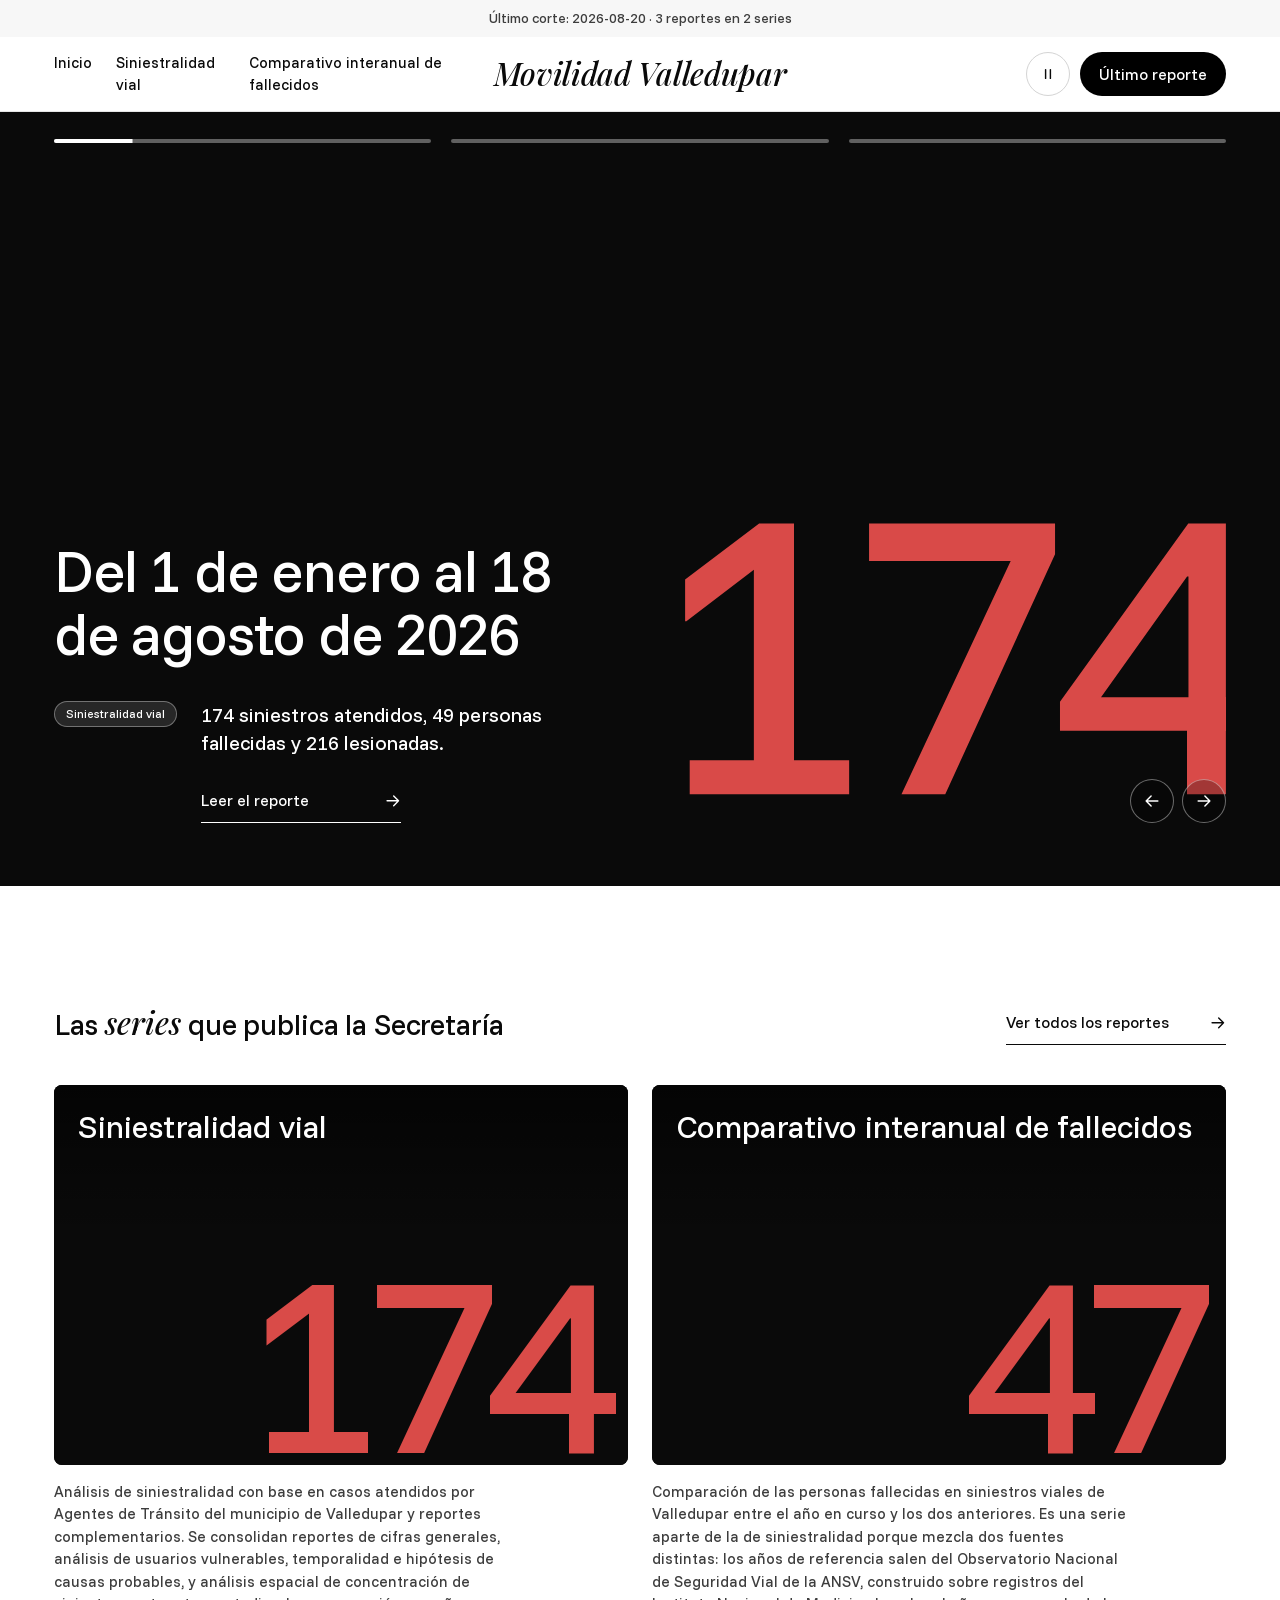
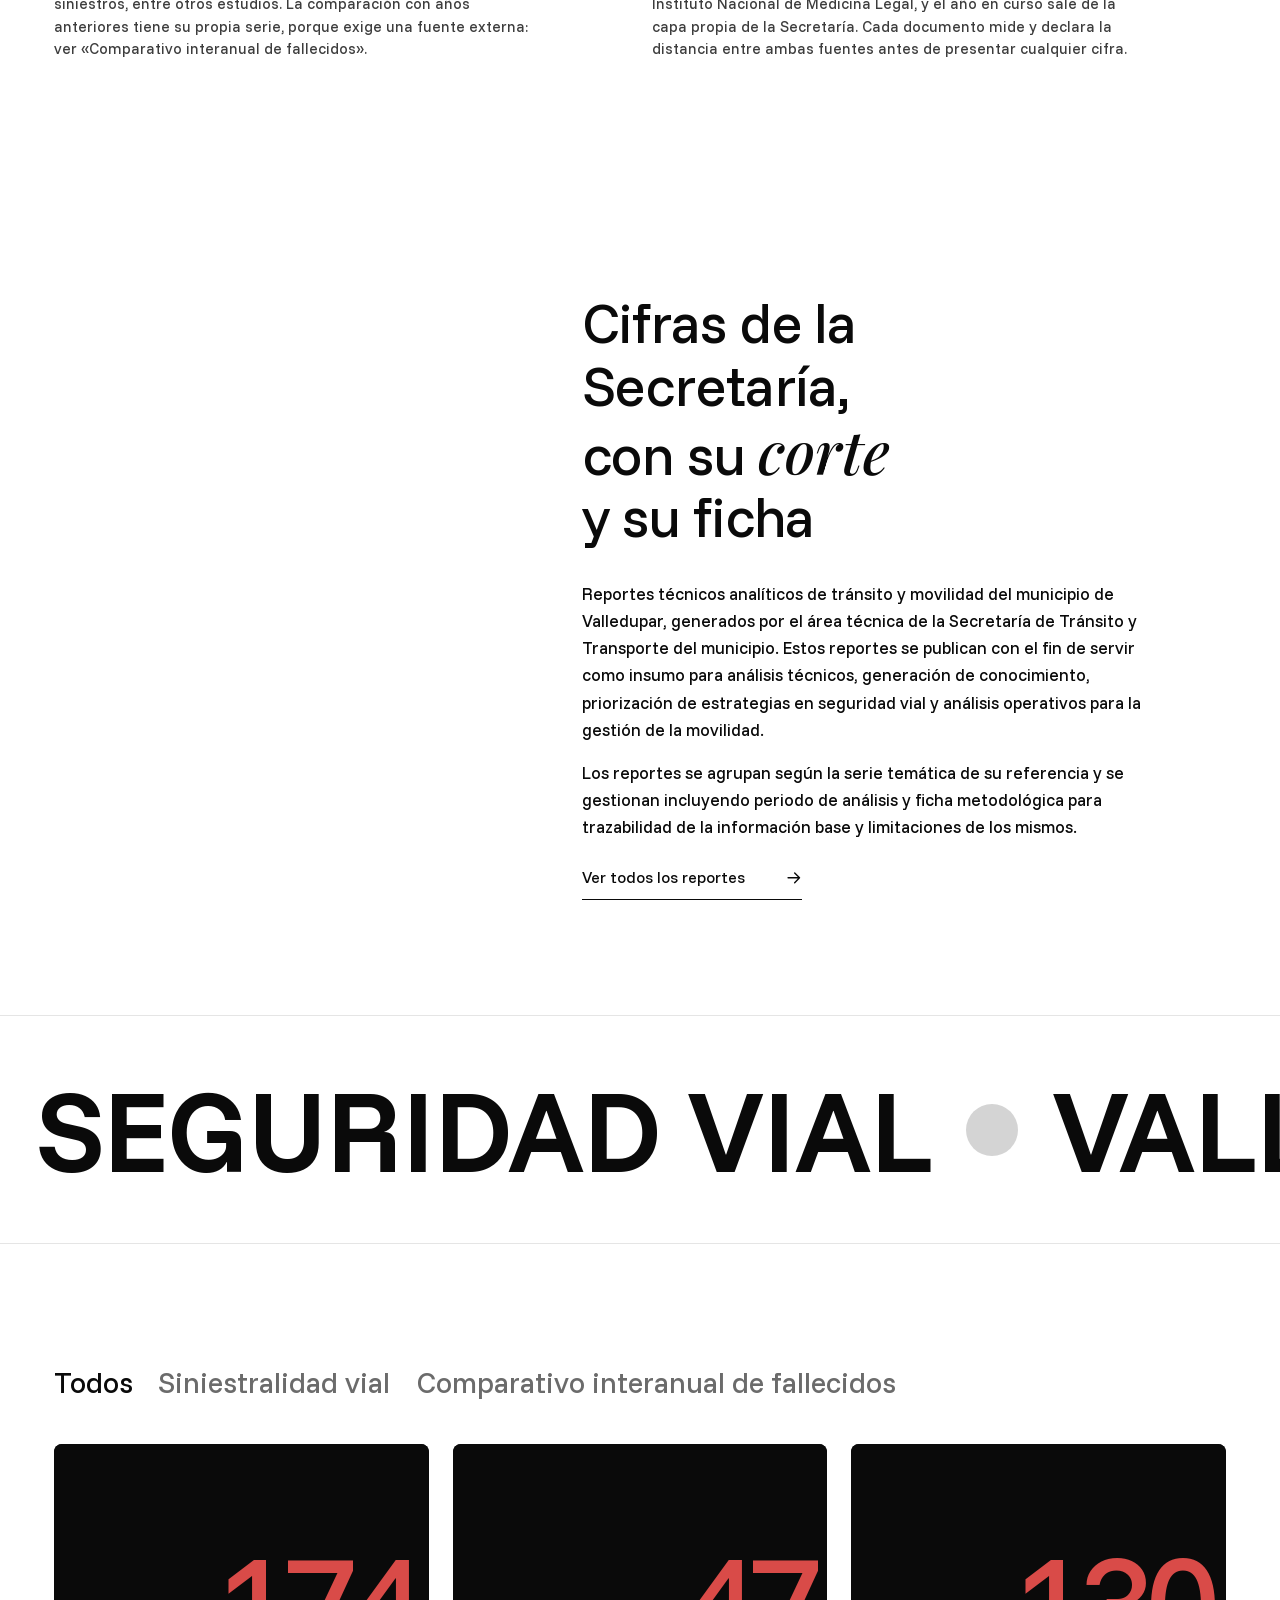
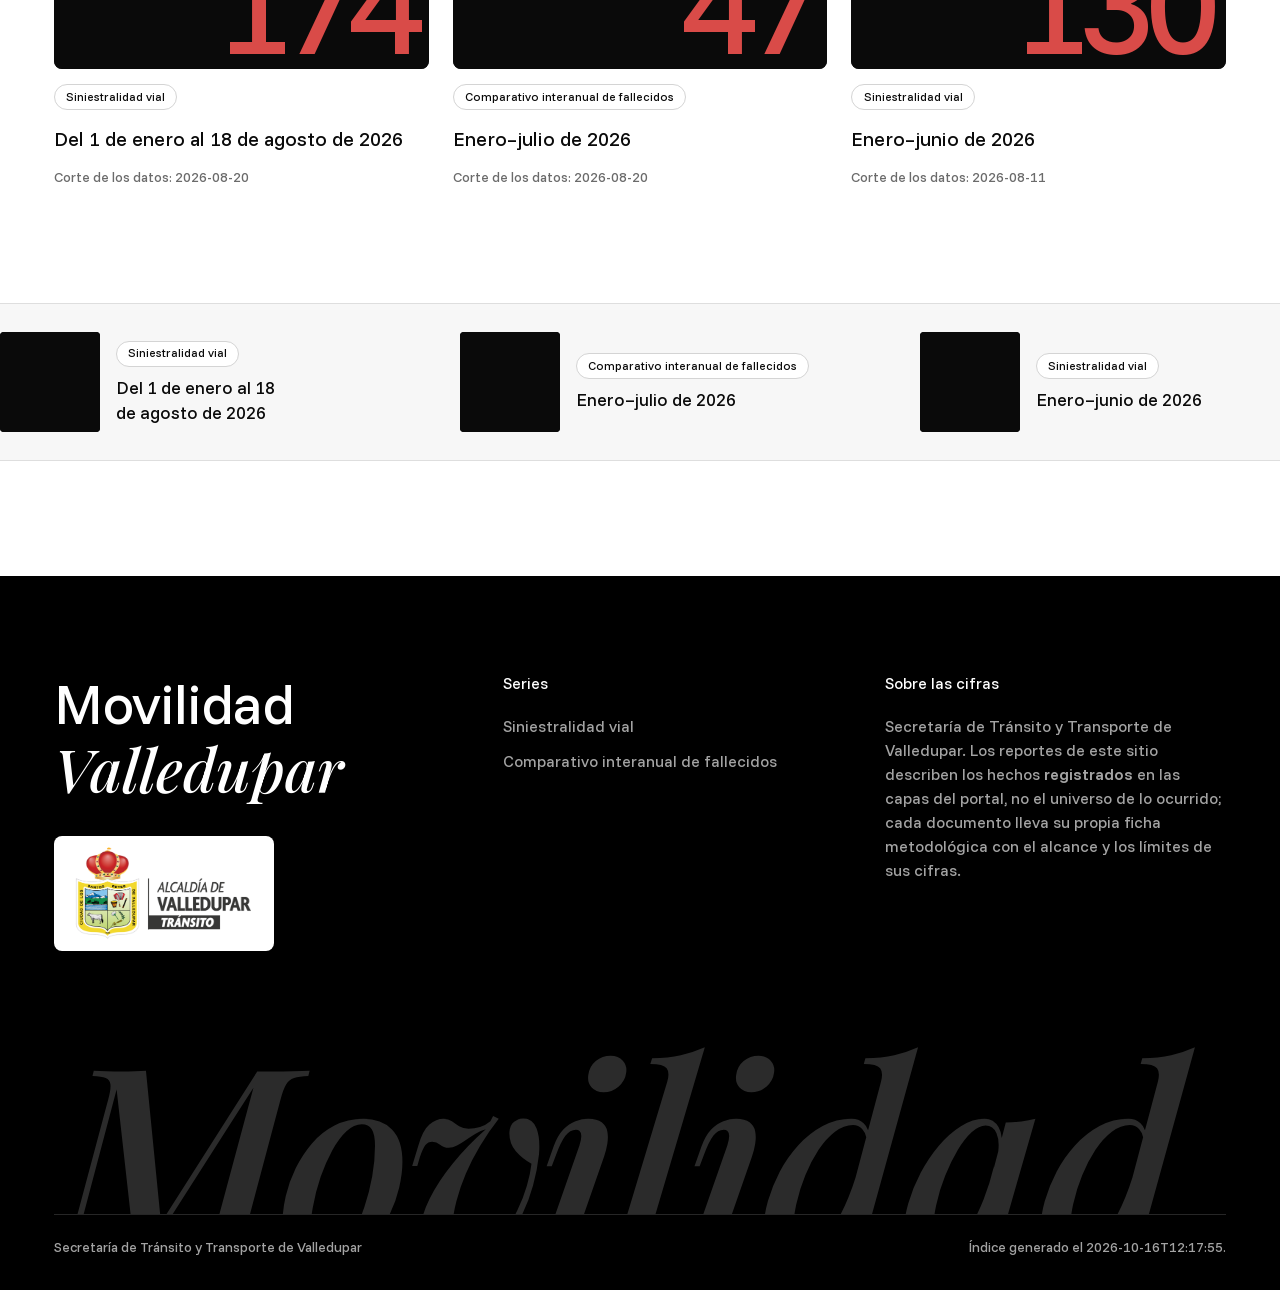
==== commit a0ad04f4: "Publica comparativo-fallecidos enero–julio de 2026 (corte 2026-08-20)" ====
--- a/index.html
+++ b/index.html
@@ -140,7 +140,7 @@
         cada documento lleva su propia ficha metodológica con el alcance y los límites de sus cifras.</li></ul></div>
     </div>
     <div class="gigante" aria-hidden="true">Movilidad</div>
-    <div class="final"><span>Secretaría de Tránsito y Transporte de Valledupar</span><span>Índice generado el 2026-10-16T12:17:53.</span></div>
+    <div class="final"><span>Secretaría de Tránsito y Transporte de Valledupar</span><span>Índice generado el 2026-10-16T12:17:55.</span></div>
   </div>
 </footer>
 </body>
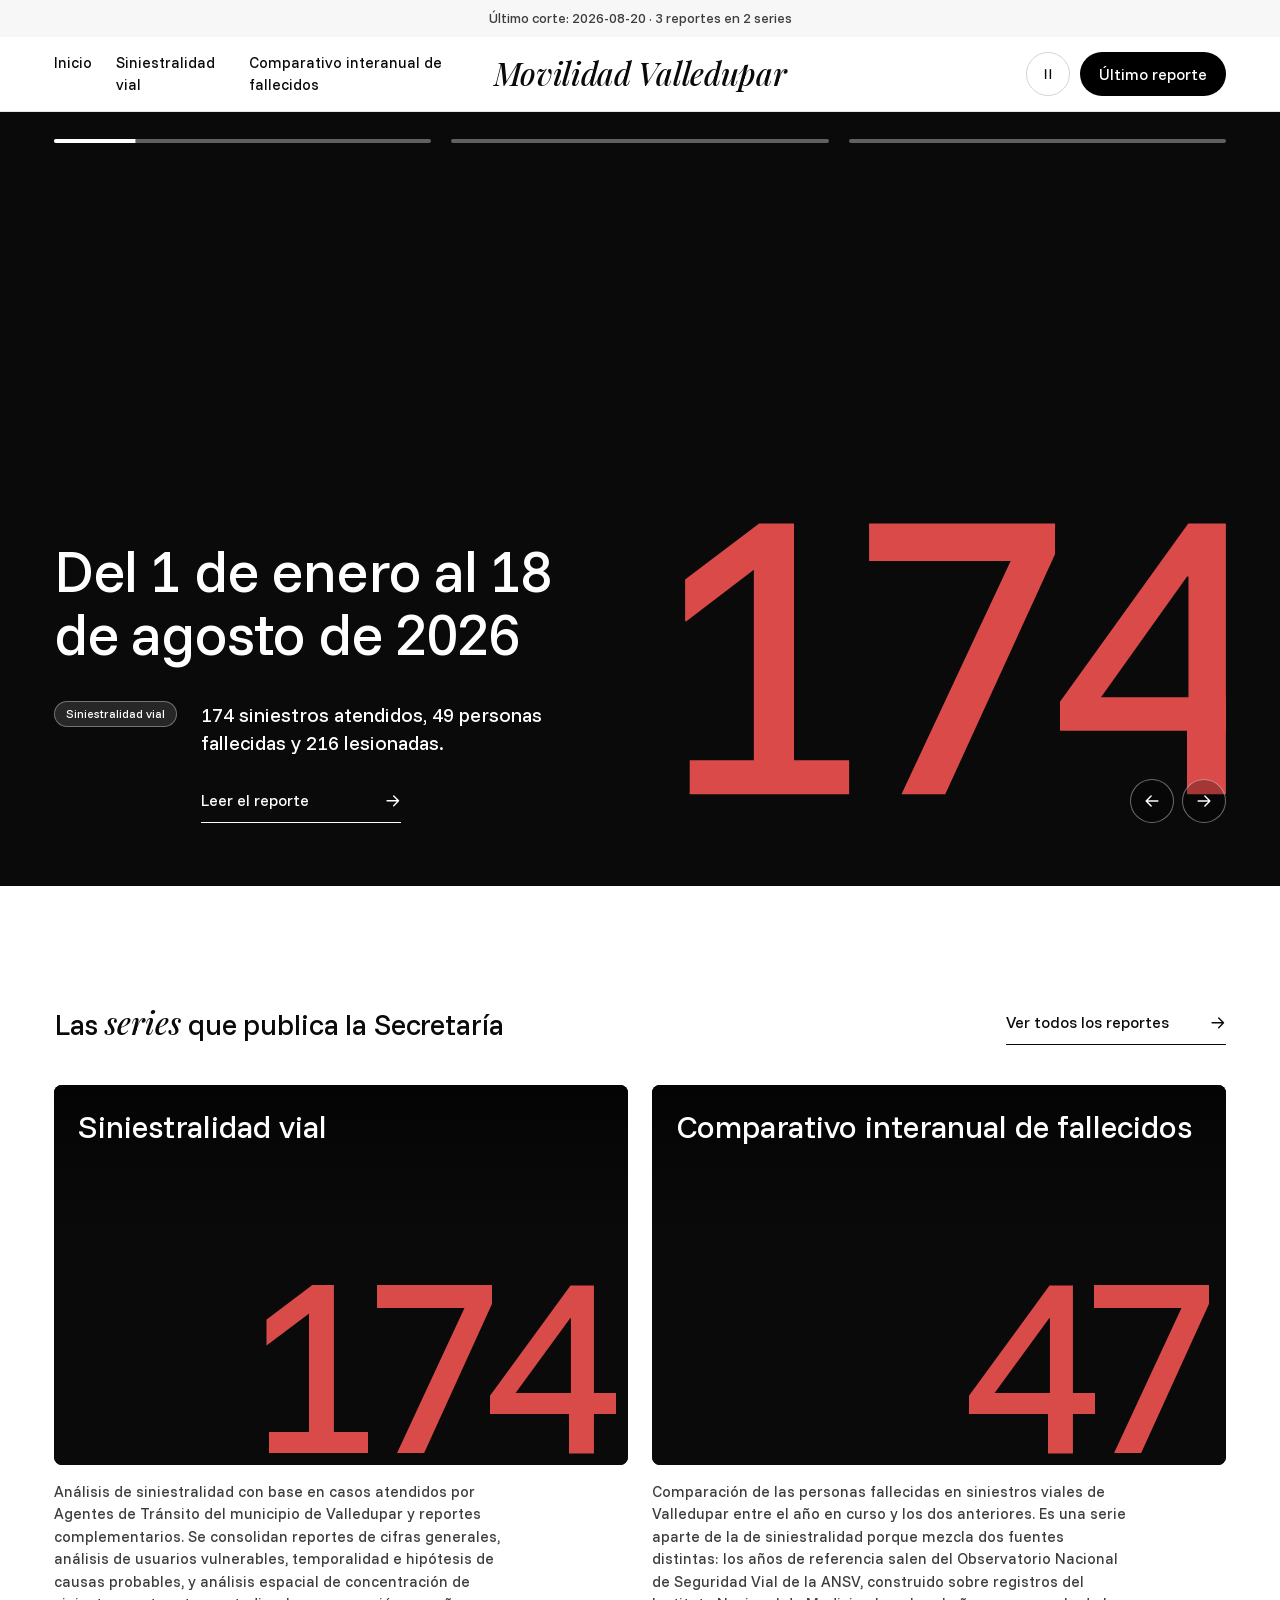
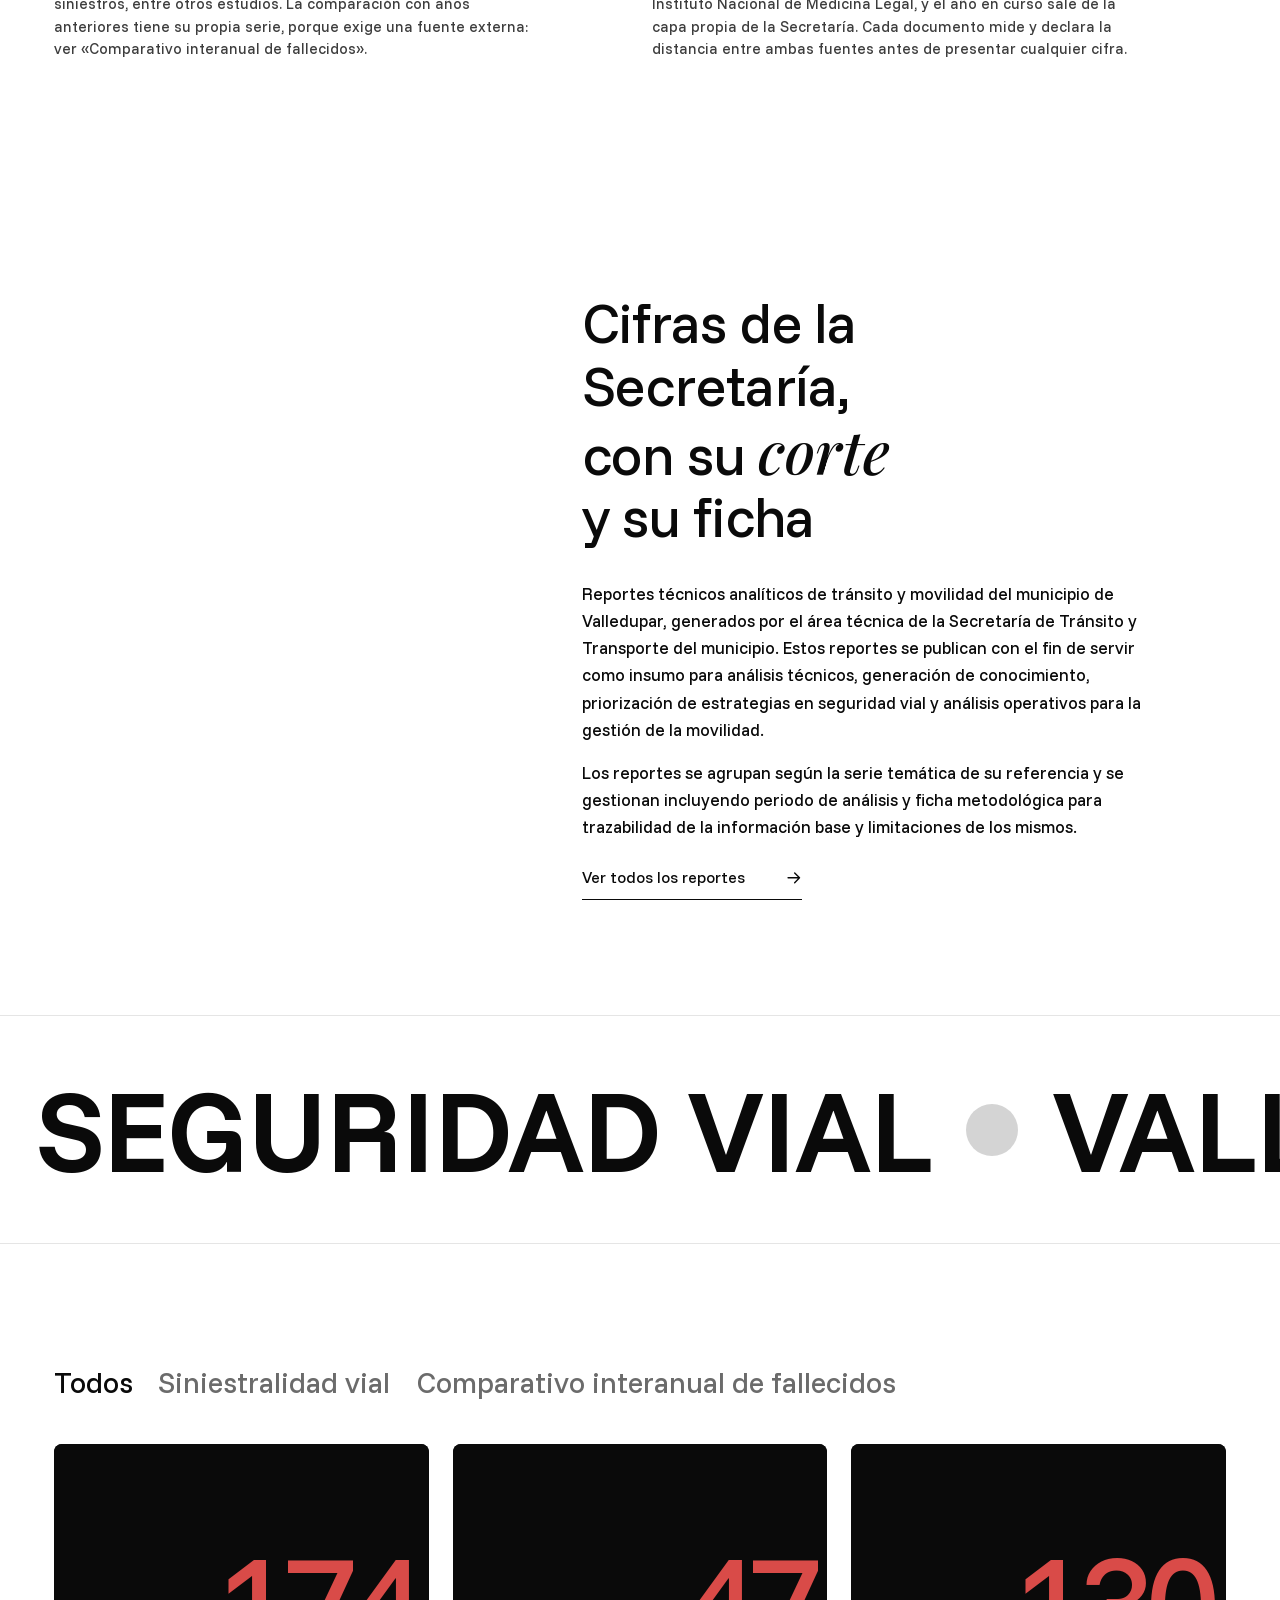
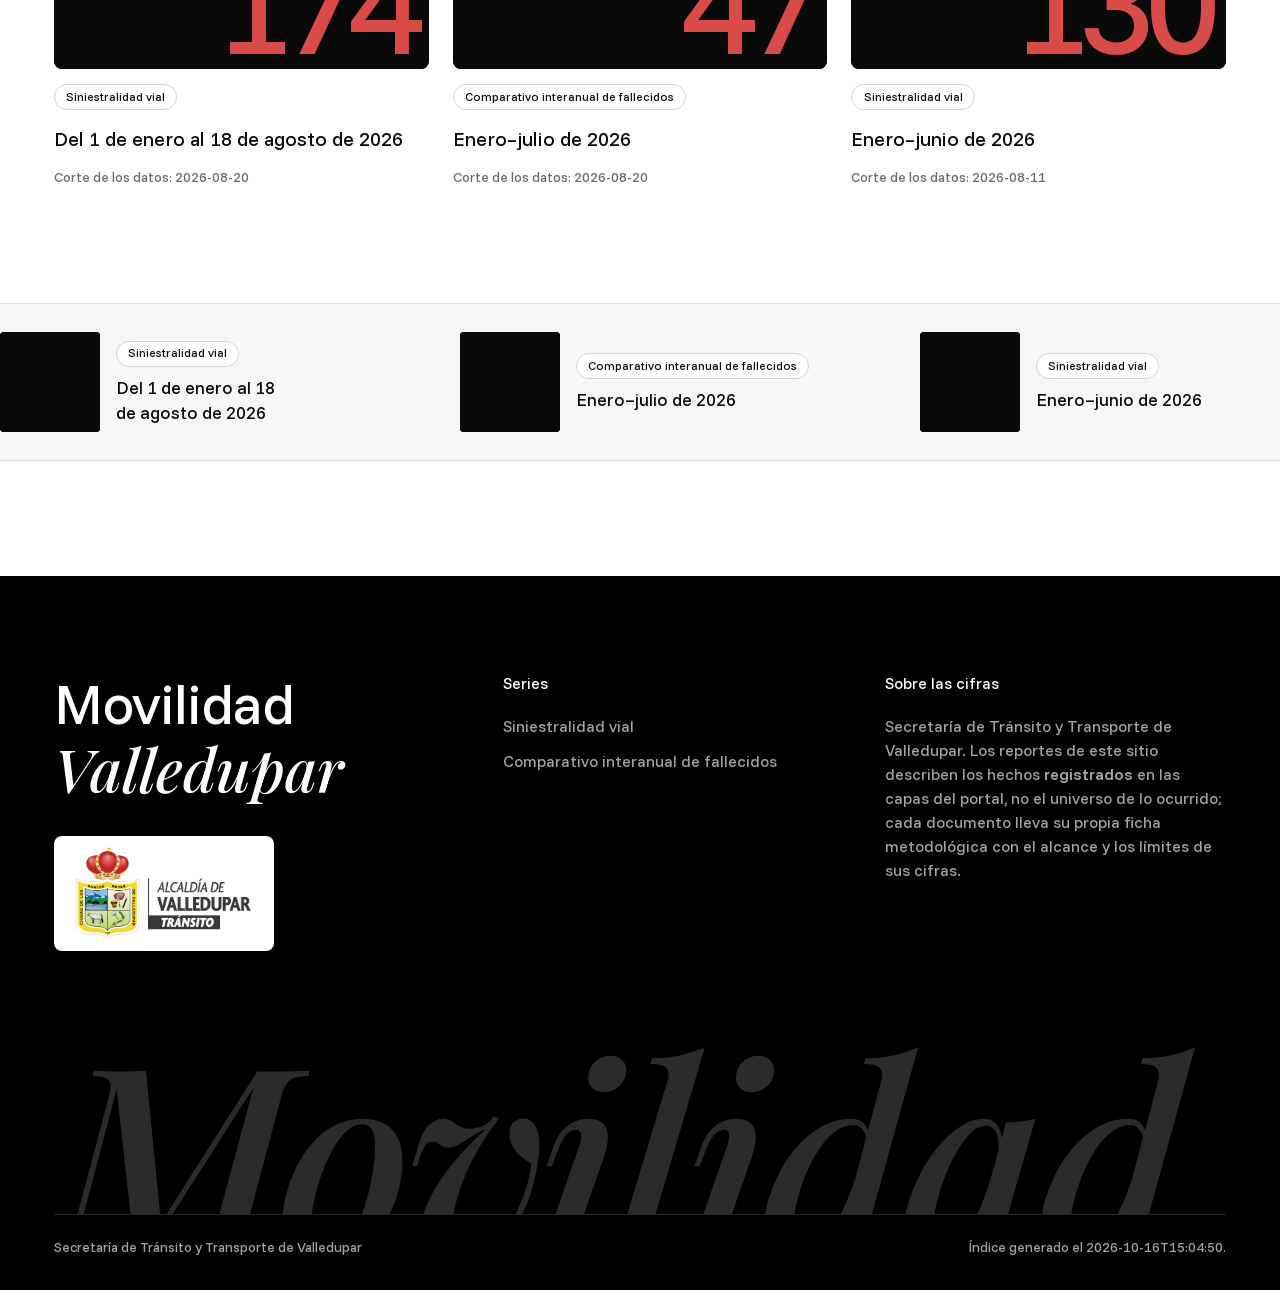
==== commit 57baa8ff: "Publica siniestralidad enero–junio de 2026 (corte 2026-08-11)" ====
--- a/index.html
+++ b/index.html
@@ -140,7 +140,7 @@
         cada documento lleva su propia ficha metodológica con el alcance y los límites de sus cifras.</li></ul></div>
     </div>
     <div class="gigante" aria-hidden="true">Movilidad</div>
-    <div class="final"><span>Secretaría de Tránsito y Transporte de Valledupar</span><span>Índice generado el 2026-10-16T12:17:55.</span></div>
+    <div class="final"><span>Secretaría de Tránsito y Transporte de Valledupar</span><span>Índice generado el 2026-10-16T15:04:50.</span></div>
   </div>
 </footer>
 </body>
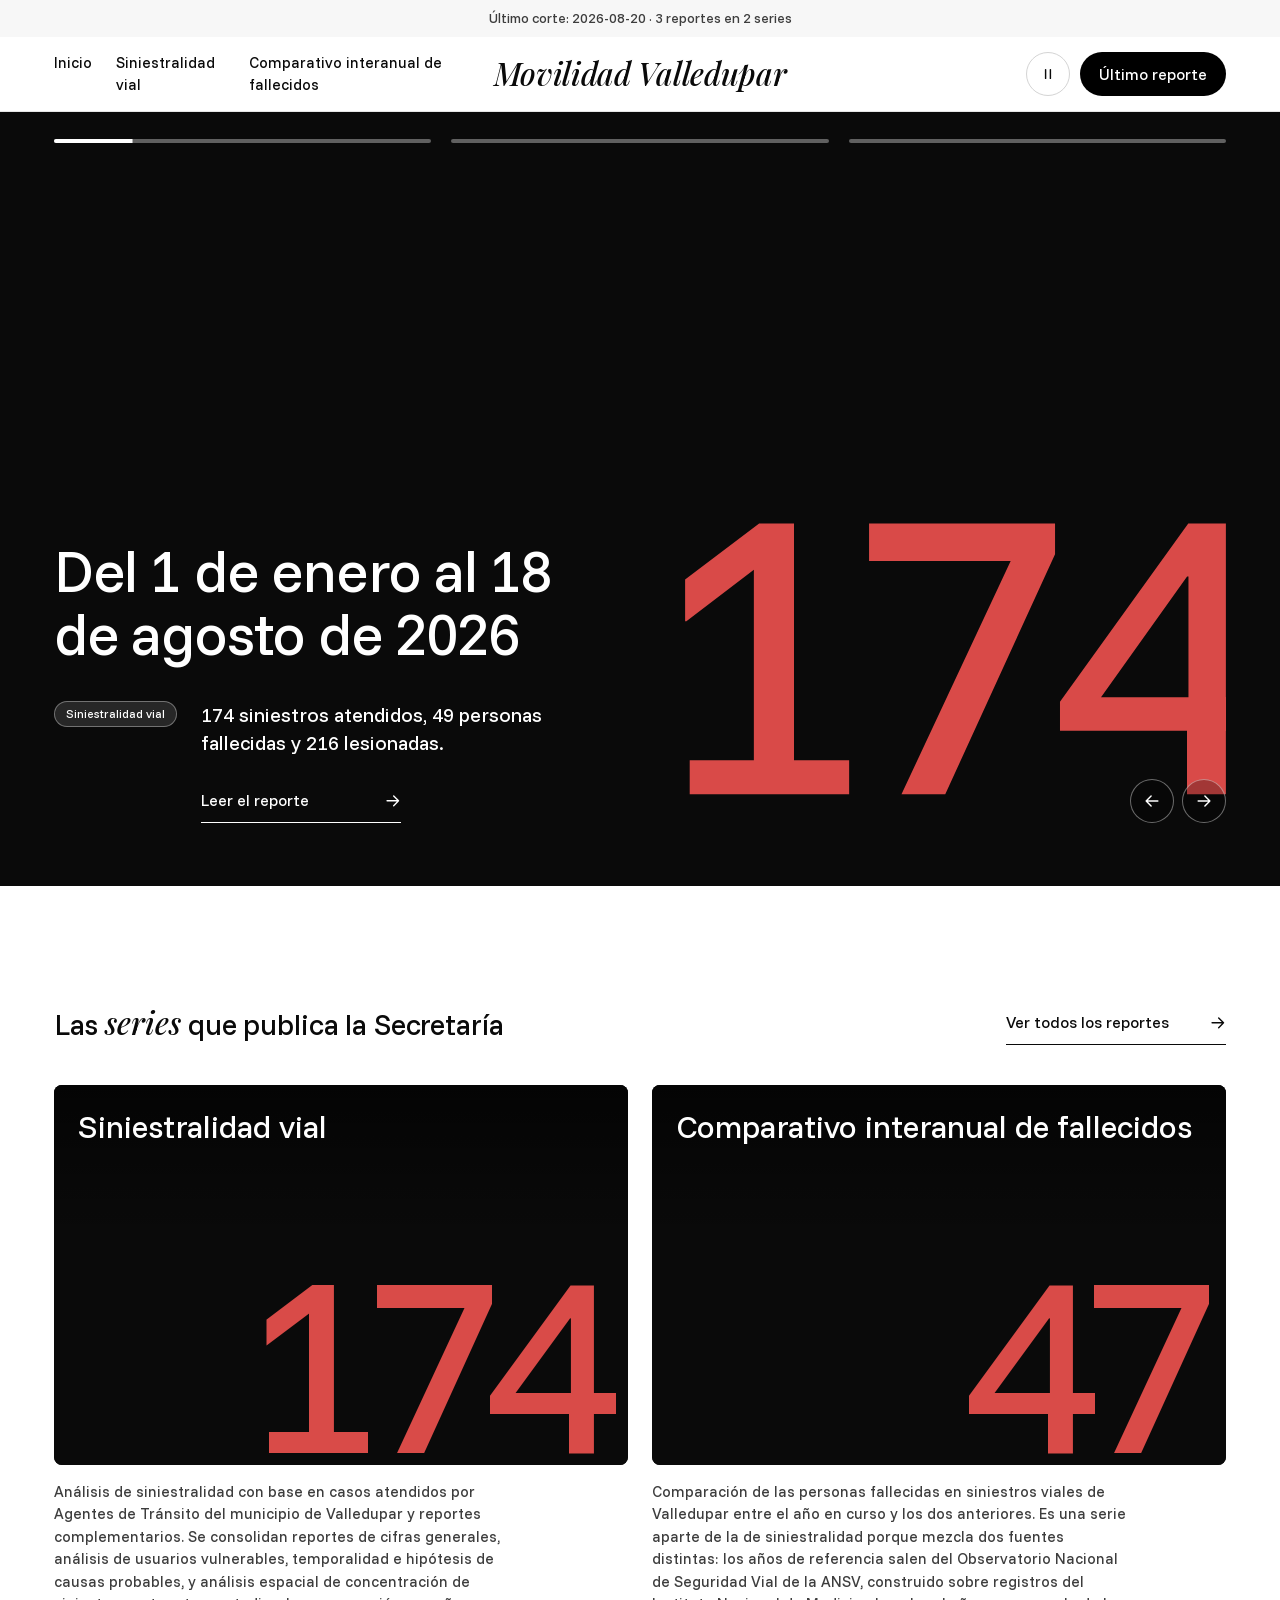
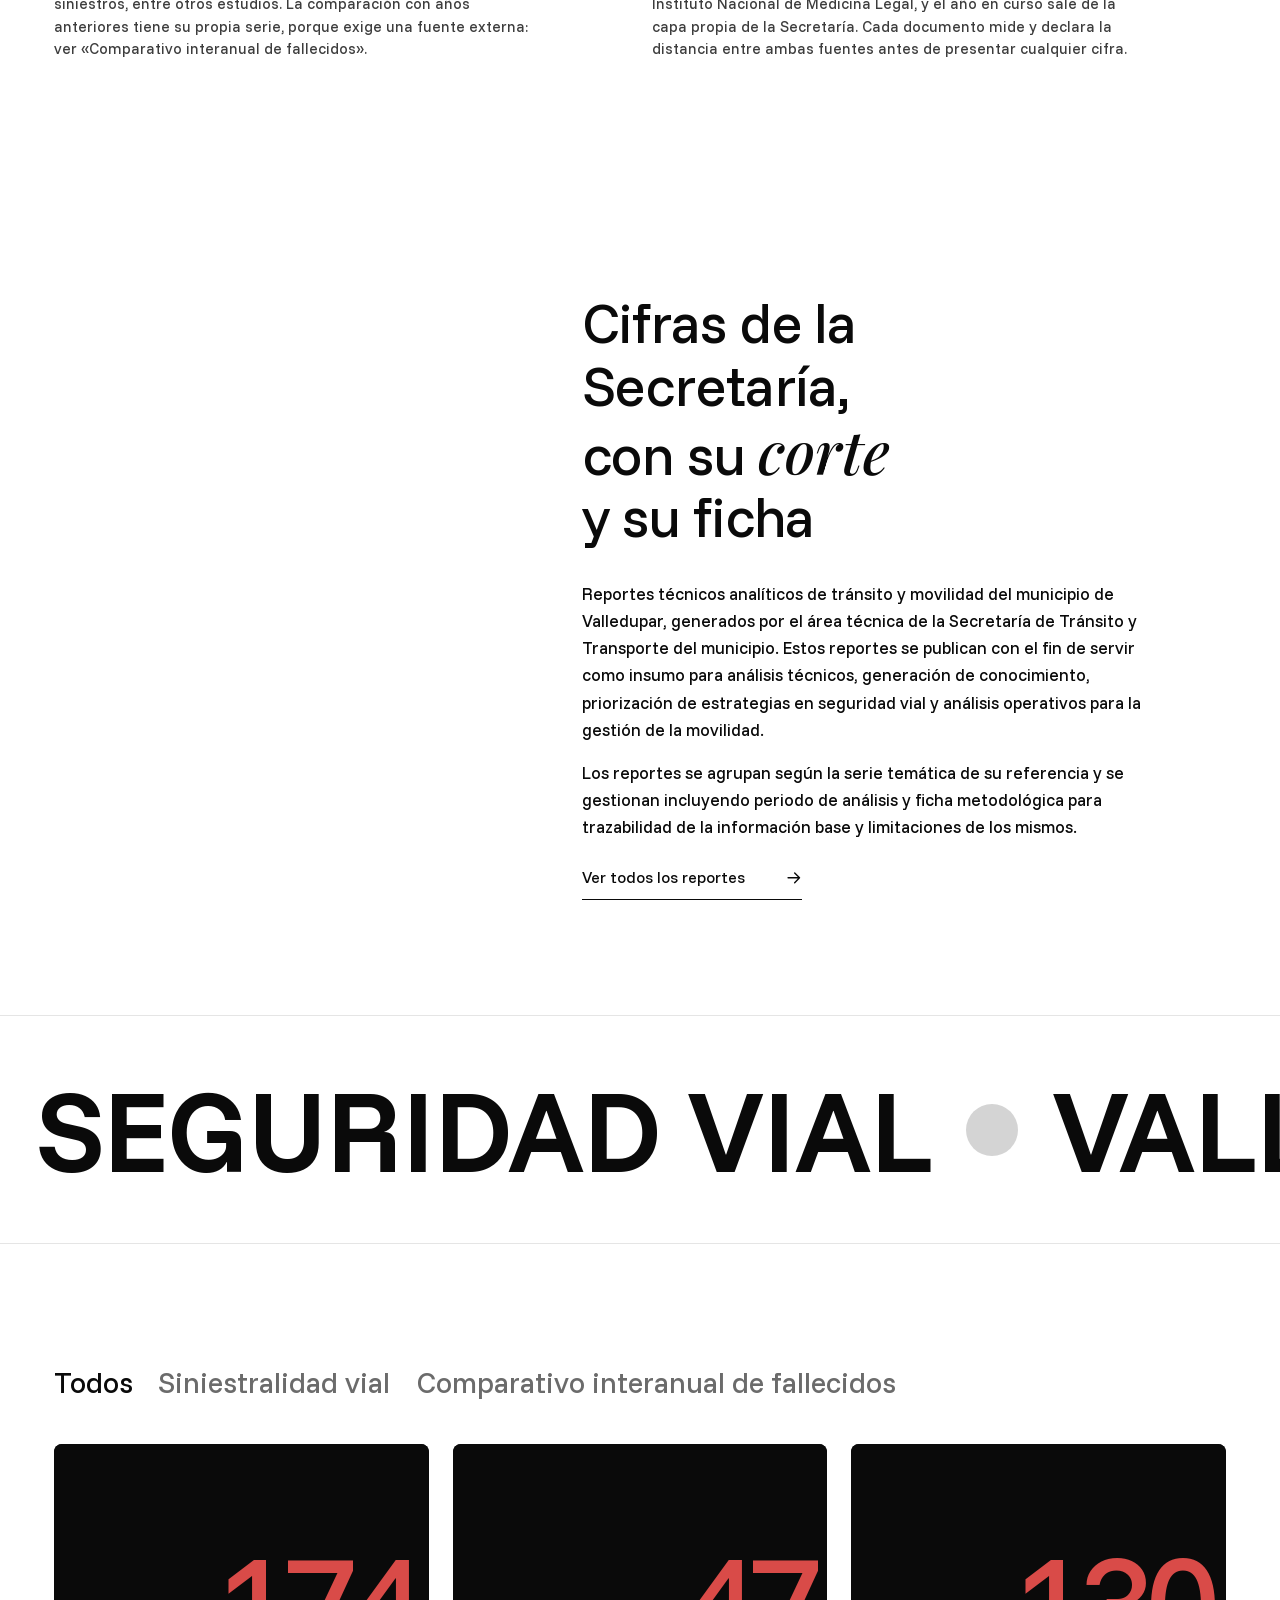
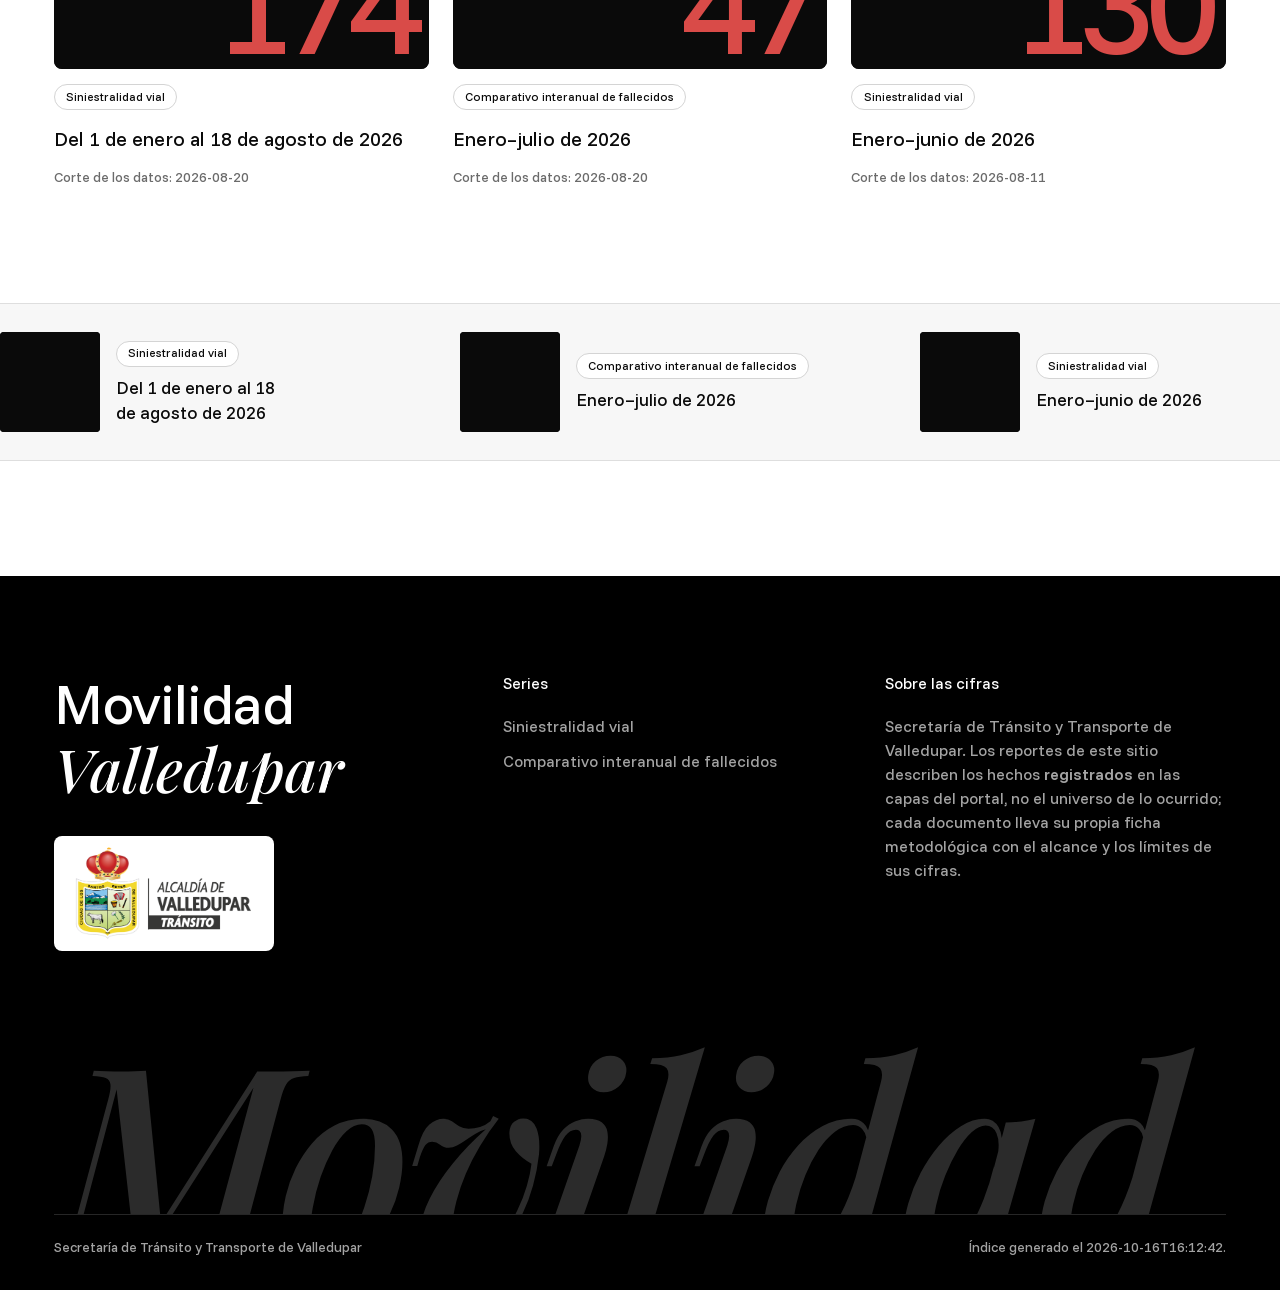
==== commit 8584b730: "Publica siniestralidad del 1 de enero al 18 de agosto de 2026 (corte 2026-08-20)" ====
--- a/index.html
+++ b/index.html
@@ -140,7 +140,7 @@
         cada documento lleva su propia ficha metodológica con el alcance y los límites de sus cifras.</li></ul></div>
     </div>
     <div class="gigante" aria-hidden="true">Movilidad</div>
-    <div class="final"><span>Secretaría de Tránsito y Transporte de Valledupar</span><span>Índice generado el 2026-10-16T15:04:50.</span></div>
+    <div class="final"><span>Secretaría de Tránsito y Transporte de Valledupar</span><span>Índice generado el 2026-10-16T16:12:42.</span></div>
   </div>
 </footer>
 </body>
